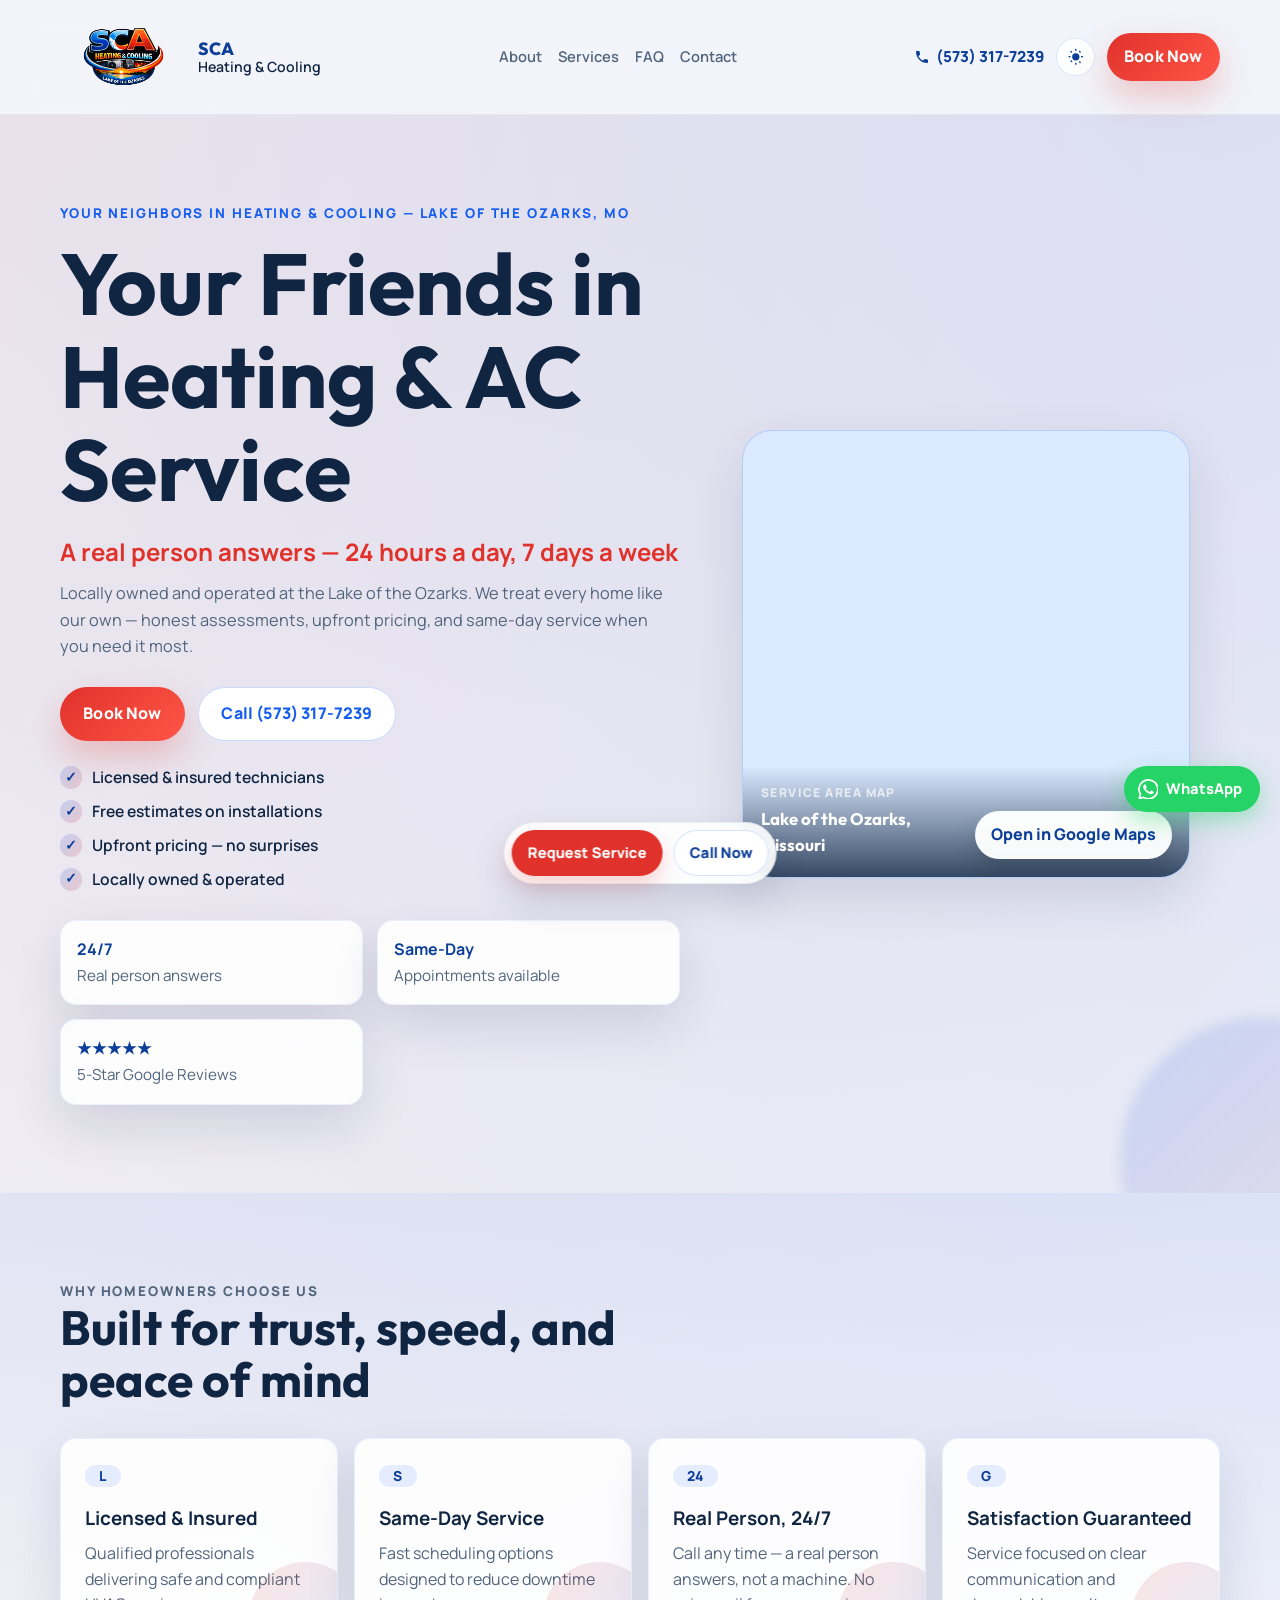
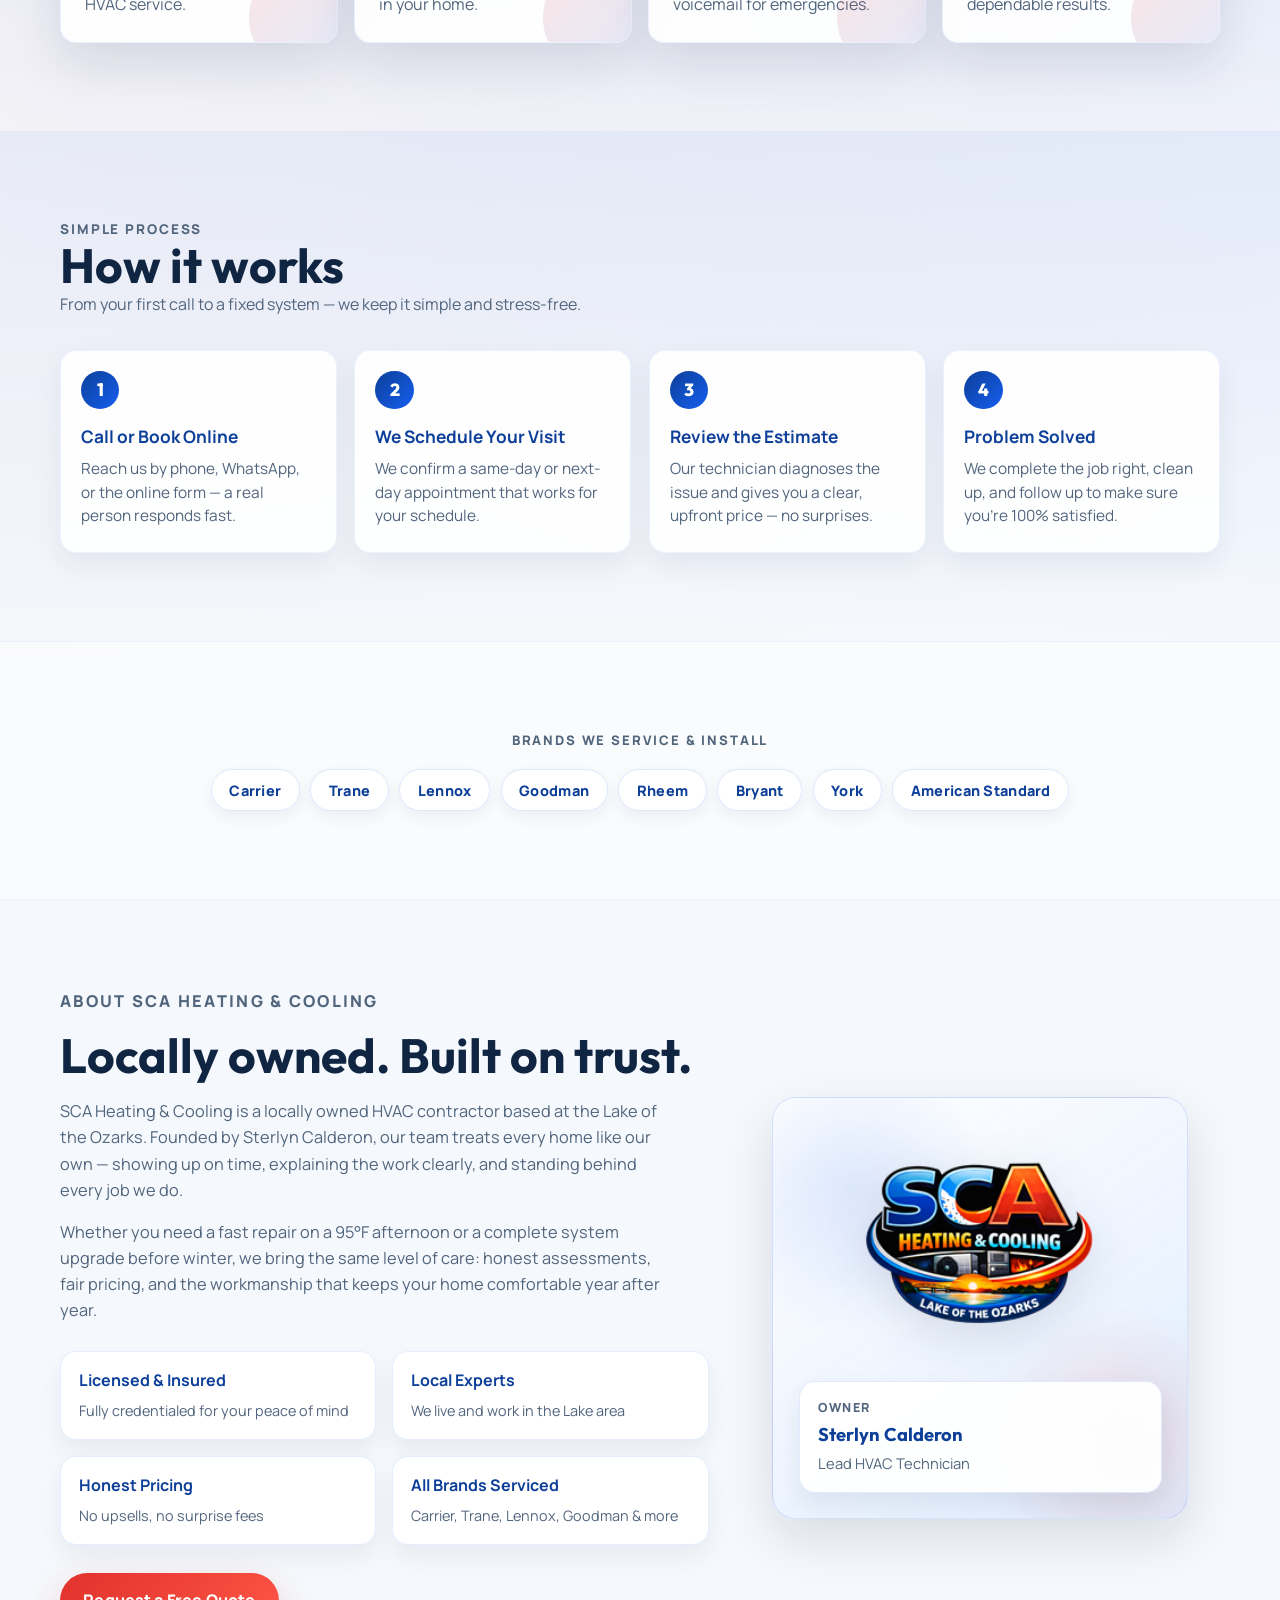
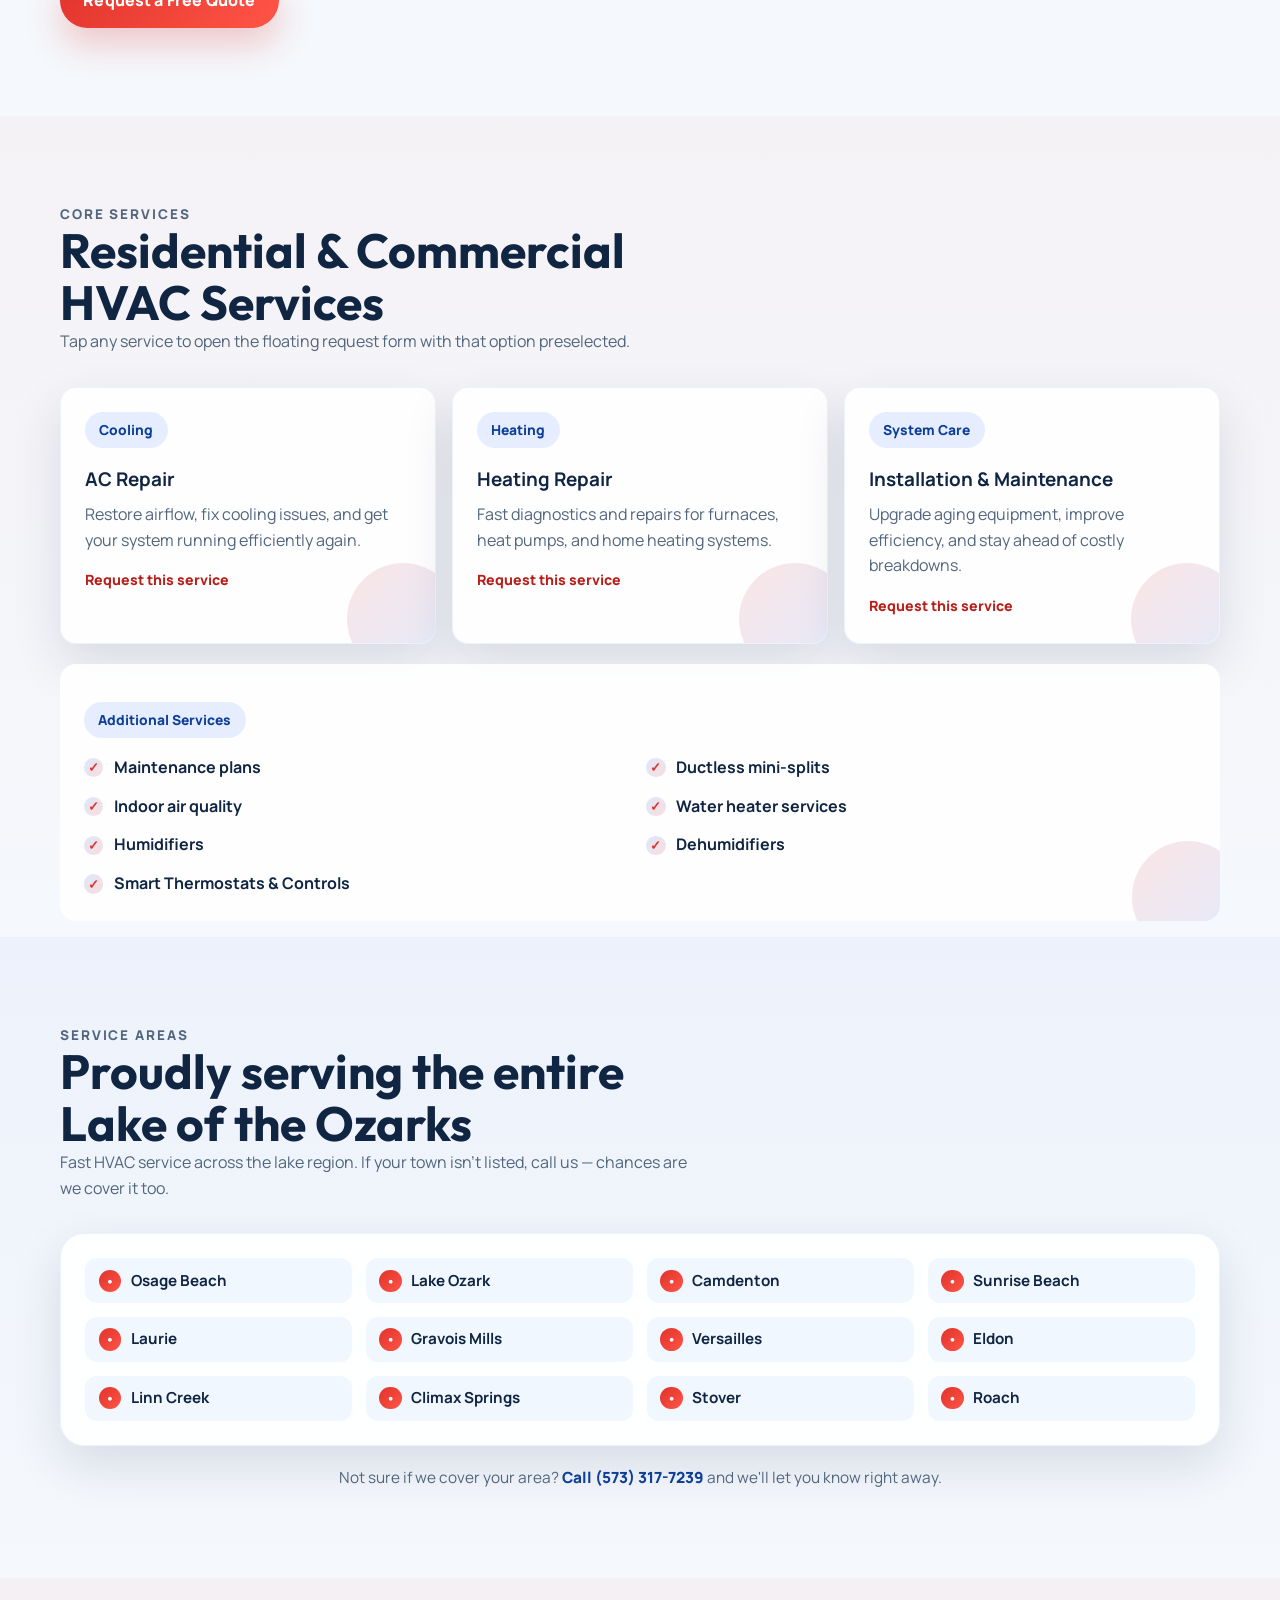
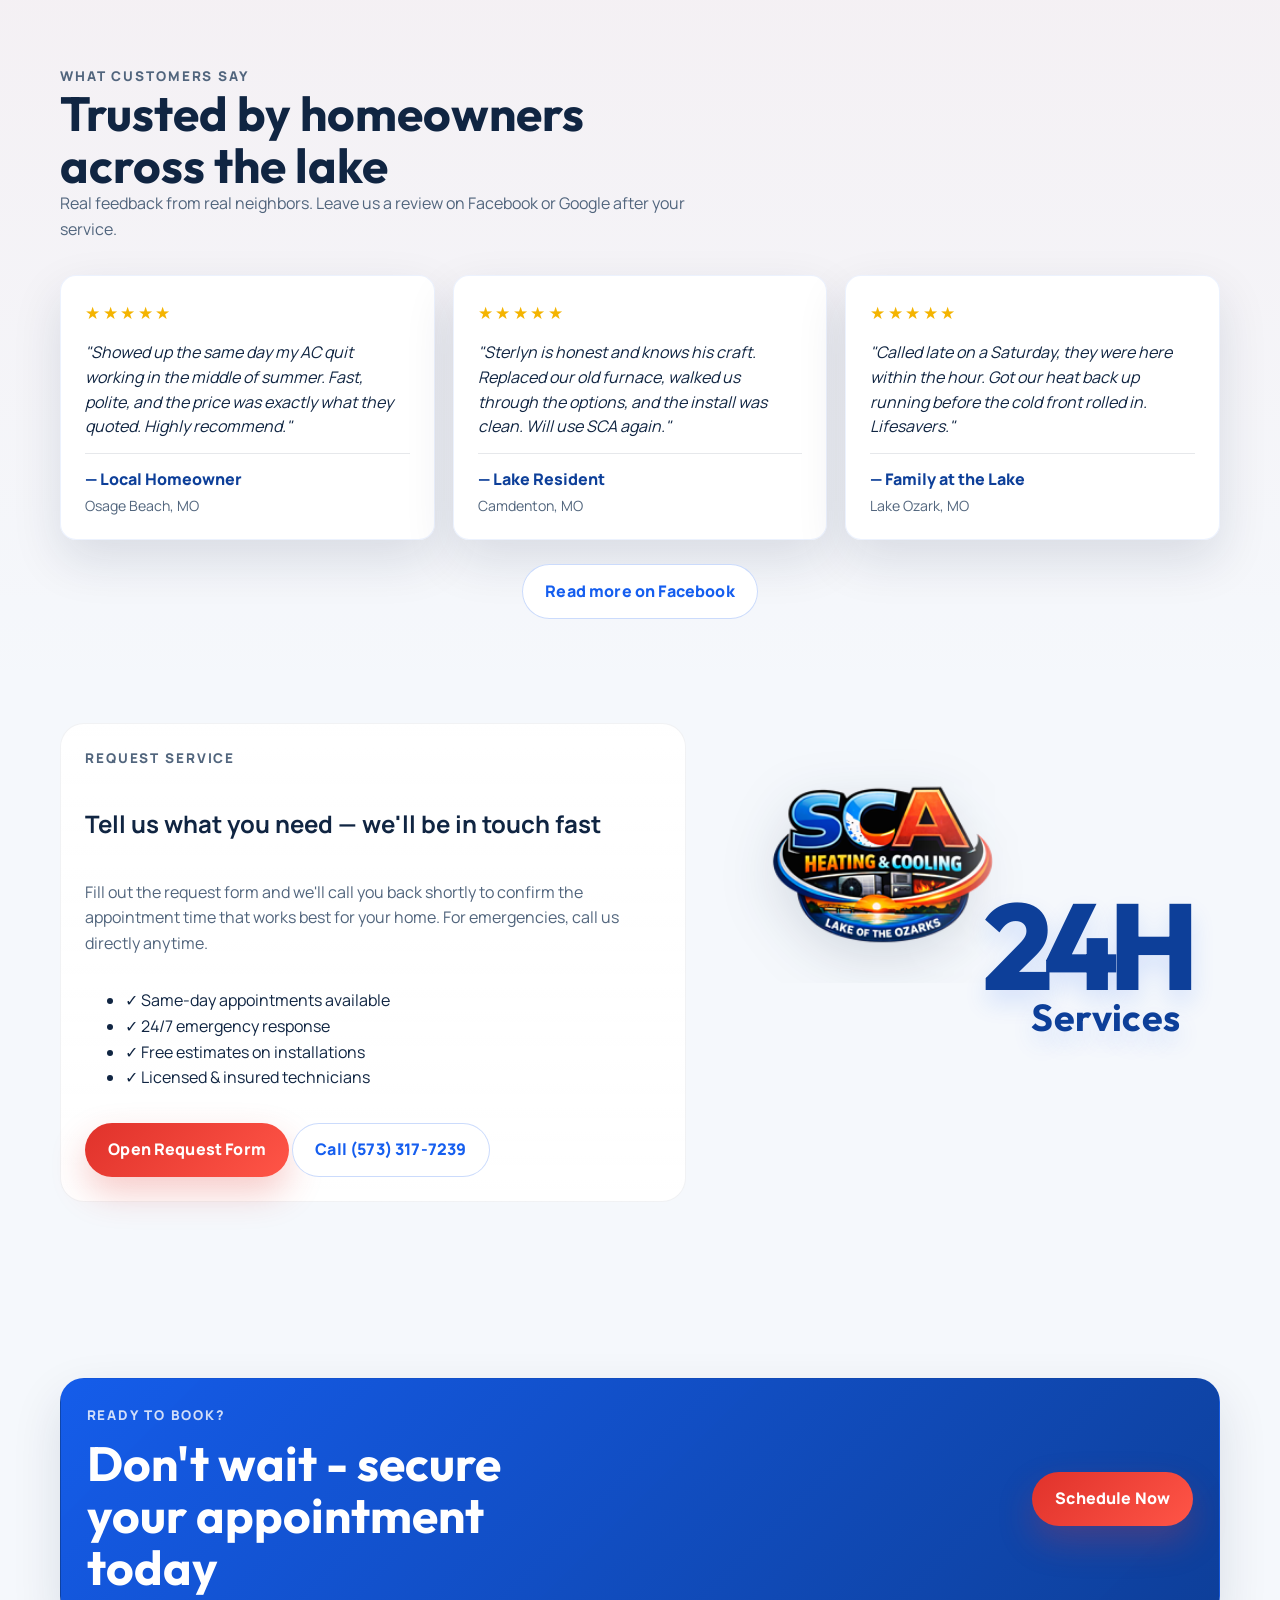
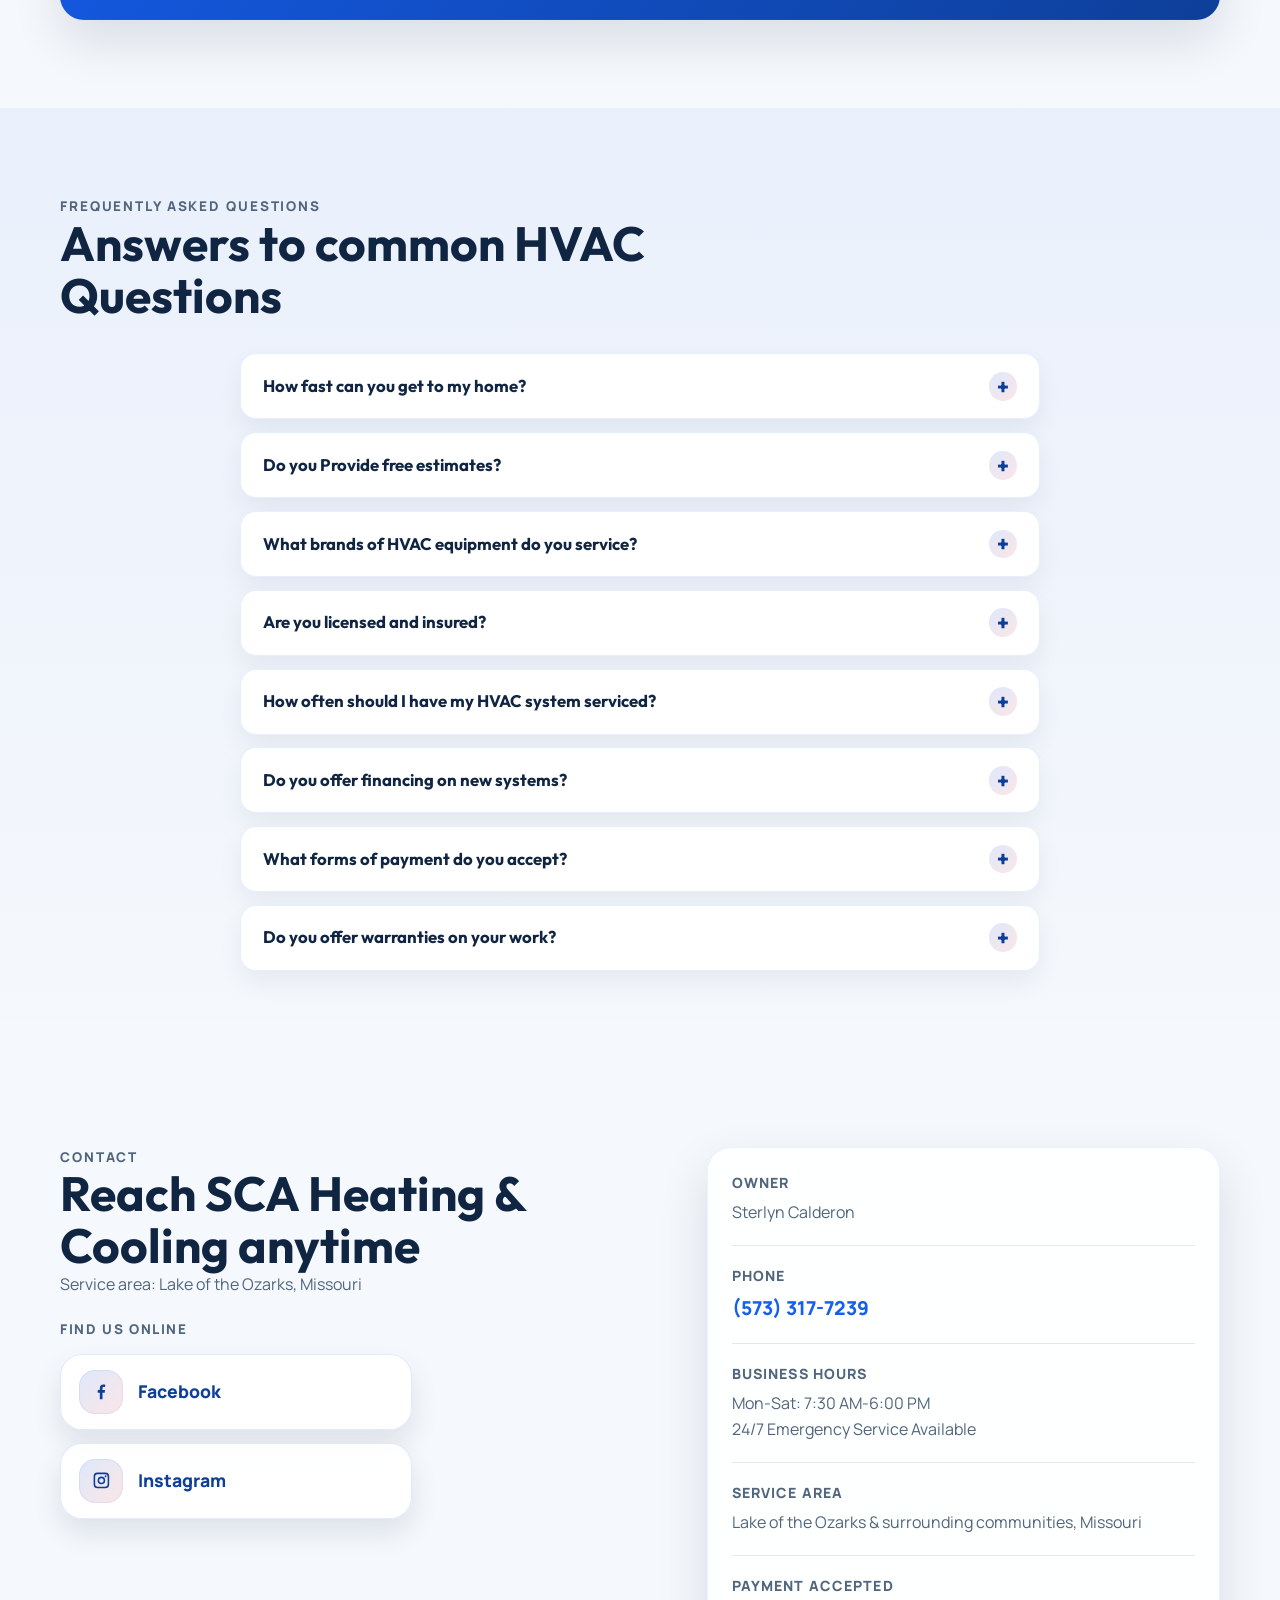
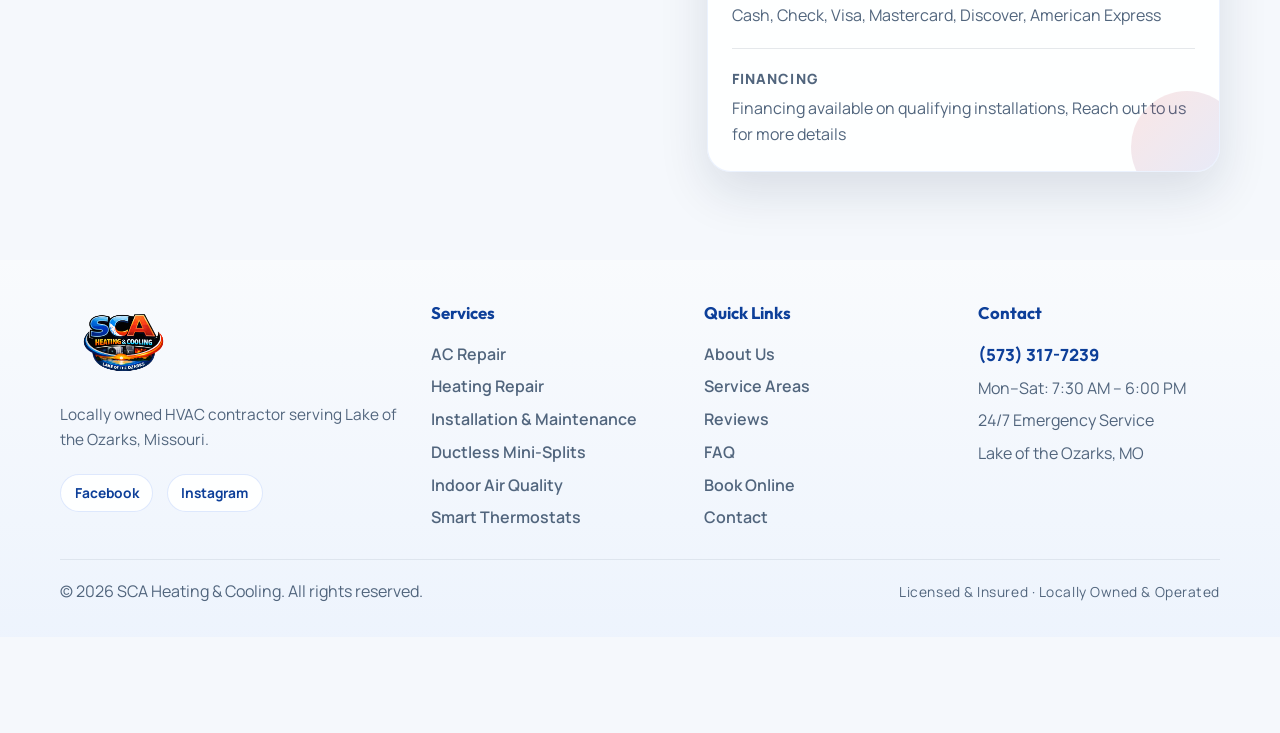
==== index.html @ eaa8f388 "Initial commit: SCA Heating & Cooling website with form reset on modal close Co-Authored-By: Claude " ====
<!DOCTYPE html>
<html lang="en">
<head>
  <meta charset="UTF-8">
  <meta name="viewport" content="width=device-width, initial-scale=1.0">
  <title>SCA Heating &amp; Cooling | Lake of the Ozarks, MO</title>
  <meta
    id="meta-description"
    name="description"
    content="Licensed HVAC contractor at Lake of the Ozarks, MO. AC repair, heating repair, installations, and 24/7 emergency service. Same-day appointments. Call (573) 317-7239."
  >
  <meta name="keywords" content="HVAC Lake of the Ozarks, AC repair Osage Beach, heating repair Camdenton, furnace repair Missouri, HVAC contractor, air conditioning service, emergency HVAC, ductless mini-split, indoor air quality">
  <meta name="author" content="SCA Heating &amp; Cooling">
  <meta name="robots" content="index, follow">
  <link rel="canonical" href="https://scahc.com/">

  <meta property="og:type" content="website">
  <meta property="og:url" content="https://scahc.com/">
  <meta property="og:title" content="SCA Heating &amp; Cooling | HVAC Service at Lake of the Ozarks, MO">
  <meta property="og:description" content="Licensed HVAC contractor offering AC repair, heating repair, installations, and 24/7 emergency service at Lake of the Ozarks, Missouri.">
  <meta property="og:image" content="https://scahc.com/assets/sca-logo.png">
  <meta property="og:locale" content="en_US">

  <meta name="twitter:card" content="summary_large_image">
  <meta name="twitter:title" content="SCA Heating &amp; Cooling | HVAC at Lake of the Ozarks, MO">
  <meta name="twitter:description" content="Fast, licensed HVAC service at Lake of the Ozarks. Call (573) 317-7239.">
  <meta name="twitter:image" content="https://scahc.com/assets/sca-logo.png">

  <meta name="theme-color" content="#155eef">
  <meta name="geo.region" content="US-MO">
  <meta name="geo.placename" content="Lake of the Ozarks, Missouri">

  <link rel="icon" type="image/png" sizes="96x96" href="assets/sca-logo-96.png">
  <link rel="apple-touch-icon" href="assets/sca-logo-320.png">

  <link rel="preconnect" href="https://fonts.googleapis.com">
  <link rel="preconnect" href="https://fonts.gstatic.com" crossorigin>
  <link
    href="https://fonts.googleapis.com/css2?family=Manrope:wght@400;500;600;700;800&family=Outfit:wght@500;600;700&display=swap"
    rel="stylesheet"
  >
  <link rel="stylesheet" href="styles.css">

  <script type="application/ld+json">
  {
    "@context": "https://schema.org",
    "@type": "HVACBusiness",
    "name": "SCA Heating & Cooling",
    "image": "https://scahc.com/assets/sca-logo.png",
    "logo": "https://scahc.com/assets/sca-logo.png",
    "url": "https://scahc.com/",
    "telephone": "+1-573-317-7239",
    "priceRange": "$$",
    "founder": "Sterlyn Calderon",
    "address": {
      "@type": "PostalAddress",
      "addressRegion": "MO",
      "addressLocality": "Lake of the Ozarks",
      "addressCountry": "US"
    },
    "areaServed": [
      { "@type": "City", "name": "Osage Beach" },
      { "@type": "City", "name": "Lake Ozark" },
      { "@type": "City", "name": "Camdenton" },
      { "@type": "City", "name": "Sunrise Beach" },
      { "@type": "City", "name": "Laurie" },
      { "@type": "City", "name": "Gravois Mills" },
      { "@type": "City", "name": "Versailles" },
      { "@type": "City", "name": "Eldon" },
      { "@type": "City", "name": "Linn Creek" },
      { "@type": "City", "name": "Climax Springs" },
      { "@type": "City", "name": "Stover" },
      { "@type": "City", "name": "Roach" }
    ],
    "openingHoursSpecification": [
      {
        "@type": "OpeningHoursSpecification",
        "dayOfWeek": ["Monday", "Tuesday", "Wednesday", "Thursday", "Friday", "Saturday"],
        "opens": "07:30",
        "closes": "18:00"
      }
    ],
    "sameAs": [
      "https://www.facebook.com/share/1GosbPyEkh/?mibextid=wwXIfr",
      "https://www.instagram.com/scaheatingcooling"
    ],
    "hasOfferCatalog": {
      "@type": "OfferCatalog",
      "name": "HVAC Services",
      "itemListElement": [
        { "@type": "Offer", "itemOffered": { "@type": "Service", "name": "AC Repair" } },
        { "@type": "Offer", "itemOffered": { "@type": "Service", "name": "Heating Repair" } },
        { "@type": "Offer", "itemOffered": { "@type": "Service", "name": "HVAC Installation & Maintenance" } },
        { "@type": "Offer", "itemOffered": { "@type": "Service", "name": "Ductless Mini-Splits" } },
        { "@type": "Offer", "itemOffered": { "@type": "Service", "name": "Indoor Air Quality" } },
        { "@type": "Offer", "itemOffered": { "@type": "Service", "name": "Smart Thermostats" } }
      ]
    }
  }
  </script>

  <script type="application/ld+json">
  {
    "@context": "https://schema.org",
    "@type": "FAQPage",
    "mainEntity": [
      {
        "@type": "Question",
        "name": "How fast can you get to my home?",
        "acceptedAnswer": {
          "@type": "Answer",
          "text": "We offer same-day appointments whenever possible during business hours, and 24/7 response for true heating or cooling emergencies."
        }
      },
      {
        "@type": "Question",
        "name": "Do you Provide free estimates?",
        "acceptedAnswer": {
          "@type": "Answer",
          "text": "Yes, estimates on new system installations and replacements are always free."
        }
      },
      {
        "@type": "Question",
        "name": "What brands of HVAC equipment do you service?",
        "acceptedAnswer": {
          "@type": "Answer",
          "text": "We service all major brands including Carrier, Trane, Lennox, Goodman, Rheem, Bryant, York, and American Standard."
        }
      },
      {
        "@type": "Question",
        "name": "Are you licensed and insured?",
        "acceptedAnswer": {
          "@type": "Answer",
          "text": "Yes. SCA Heating & Cooling is fully licensed and insured."
        }
      },
      {
        "@type": "Question",
        "name": "Do you offer financing on new systems?",
        "acceptedAnswer": {
          "@type": "Answer",
          "text": "Yes, financing options are available for qualifying customers on full system replacements."
        }
      }
    ]
  }
  </script>
</head>
<body>
  <div class="site-shell">
    <header class="topbar">
      <div class="container topbar__inner">
        <div class="topbar__brand-group">
          <a class="brand" href="#hero" aria-label="SCA Heating and Cooling home">
            <img
              class="brand__logo"
              src="assets/sca-logo.png"
              alt="SCA Heating and Cooling logo"
            >
            <span class="brand__name">
              <strong>SCA</strong> Heating &amp; Cooling
            </span>
          </a>
        </div>
        <nav class="nav" aria-label="Primary" data-i18n-aria-label="aria.primary_nav">
          <a href="#about">About</a>
          <a href="#services">Services</a>
          <a href="#faq">FAQ</a>
          <a href="#contact">Contact</a>
        </nav>
        <div class="topbar__actions">
          <a class="topbar__phone-inline" href="tel:+15733177239" aria-label="Call (573) 317-7239">
            <svg class="topbar__phone-icon" viewBox="0 0 24 24" aria-hidden="true" focusable="false">
              <path d="M6.6 10.8c1.4 2.8 3.8 5.1 6.6 6.6l2.2-2.2c.3-.3.7-.4 1-.2 1.1.4 2.3.6 3.6.6.6 0 1 .4 1 1V20c0 .6-.4 1-1 1C10.6 21 3 13.4 3 4c0-.6.4-1 1-1h3.5c.6 0 1 .4 1 1 0 1.3.2 2.5.6 3.6.1.3 0 .7-.2 1L6.6 10.8z"/>
            </svg>
            <span>(573) 317-7239</span>
          </a>
          <button class="dark-toggle" id="dark-toggle" aria-label="Toggle dark mode">
            <svg class="dark-toggle__sun" viewBox="0 0 24 24" aria-hidden="true"><path d="M12 17a5 5 0 1 0 0-10 5 5 0 0 0 0 10zm0-13a1 1 0 0 0 1-1V2a1 1 0 0 0-2 0v1a1 1 0 0 0 1 1zm0 16a1 1 0 0 0-1 1v1a1 1 0 0 0 2 0v-1a1 1 0 0 0-1-1zm9-9h-1a1 1 0 0 0 0 2h1a1 1 0 0 0 0-2zM4 11H3a1 1 0 0 0 0 2h1a1 1 0 0 0 0-2zm14.66-6.24-.71-.71a1 1 0 0 0-1.41 1.41l.71.71a1 1 0 0 0 1.41-1.41zM7.05 17.66l-.71-.71a1 1 0 0 0-1.41 1.41l.71.71a1 1 0 0 0 1.41-1.41zm11.62 1.41-.71-.71a1 1 0 0 0-1.41 1.41l.71.71a1 1 0 0 0 1.41-1.41zM5.34 6.17a1 1 0 0 0 1.41-1.41l-.71-.71a1 1 0 0 0-1.41 1.41z"/></svg>
            <svg class="dark-toggle__moon" viewBox="0 0 24 24" aria-hidden="true"><path d="M21 12.79A9 9 0 1 1 11.21 3 7 7 0 0 0 21 12.79z"/></svg>
          </button>
          <a class="button button--small request-trigger" href="#booking">Book Now</a>
          <button class="hamburger" id="hamburger" aria-label="Open menu" aria-expanded="false" aria-controls="mobile-menu">
            <span></span><span></span><span></span>
          </button>
        </div>
      </div>
      <nav class="mobile-menu" id="mobile-menu" aria-label="Mobile navigation" hidden>
        <div class="container mobile-menu__inner">
          <a class="mobile-menu__link" href="#about" data-mobile-close>About</a>
          <a class="mobile-menu__link" href="#services" data-mobile-close>Services</a>
          <a class="mobile-menu__link" href="#service-areas" data-mobile-close>Service Areas</a>
          <a class="mobile-menu__link" href="#reviews" data-mobile-close>Reviews</a>
          <a class="mobile-menu__link" href="#faq" data-mobile-close>FAQ</a>
          <a class="mobile-menu__link" href="#contact" data-mobile-close>Contact</a>
          <a class="mobile-menu__phone" href="tel:+15733177239">
            <svg viewBox="0 0 24 24" aria-hidden="true"><path d="M6.6 10.8c1.4 2.8 3.8 5.1 6.6 6.6l2.2-2.2c.3-.3.7-.4 1-.2 1.1.4 2.3.6 3.6.6.6 0 1 .4 1 1V20c0 .6-.4 1-1 1C10.6 21 3 13.4 3 4c0-.6.4-1 1-1h3.5c.6 0 1 .4 1 1 0 1.3.2 2.5.6 3.6.1.3 0 .7-.2 1L6.6 10.8z"/></svg>
            (573) 317-7239
          </a>
        </div>
      </nav>
    </header>

    <main>
      <section class="hero section" id="hero">
        <div class="container hero__grid">
          <div class="hero__content reveal">
            <p class="eyebrow" data-i18n="hero.eyebrow">Your neighbors in Heating &amp; Cooling — Lake of the Ozarks, MO</p>
            <h1 data-i18n="hero.title">Your Friends in Heating &amp; AC Service</h1>
            <p class="hero__lead" data-i18n="hero.lead">A real person answers — 24 hours a day, 7 days a week</p>
            <p class="hero__copy" data-i18n="hero.copy">
              Locally owned and operated at the Lake of the Ozarks. We treat every home like our own —
              honest assessments, upfront pricing, and same-day service when you need it most.
            </p>
            <div class="hero__actions">
              <a class="button request-trigger" href="#booking" data-i18n="common.book_now">Book Now</a>
              <a class="button button--ghost" href="tel:+15733177239" data-i18n="hero.call_button">Call (573) 317-7239</a>
            </div>
            <ul class="hero__bullets" aria-label="Key promises">
              <li><span class="hero__check" aria-hidden="true">&#10003;</span> Licensed &amp; insured technicians</li>
              <li><span class="hero__check" aria-hidden="true">&#10003;</span> Free estimates on installations</li>
              <li><span class="hero__check" aria-hidden="true">&#10003;</span> Upfront pricing &mdash; no surprises</li>
              <li><span class="hero__check" aria-hidden="true">&#10003;</span> Locally owned &amp; operated</li>
            </ul>
            <div class="hero__stats" aria-label="Key highlights" data-i18n-aria-label="aria.key_highlights">
              <div class="stat-card">
                <strong>24/7</strong>
                <span>Real person answers</span>
              </div>
              <div class="stat-card">
                <strong>Same-Day</strong>
                <span>Appointments available</span>
              </div>
              <div class="stat-card stat-card--accent">
                <strong>&#9733;&#9733;&#9733;&#9733;&#9733;</strong>
                <span>5-Star Google Reviews</span>
              </div>
            </div>
          </div>

          <div class="hero__visual reveal reveal--delay">
            <div class="map-card">
              <iframe
                class="map-card__frame"
                title="Interactive Google Map of Lake of the Ozarks, Missouri"
                data-i18n-title="hero.map_iframe_title"
                src="https://www.google.com/maps?q=Lake+of+the+Ozarks,+Missouri&z=10&output=embed"
                loading="lazy"
                referrerpolicy="no-referrer-when-downgrade"
                allowfullscreen
              ></iframe>
              <div class="map-card__overlay">
                <div>
                  <p class="map-card__label" data-i18n="hero.map_label">Service Area Map</p>
                  <p class="map-card__title" data-i18n="hero.map_title">Lake of the Ozarks, Missouri</p>
                </div>
                <a
                  class="map-card__link"
                  href="https://www.google.com/maps/search/?api=1&query=Lake+of+the+Ozarks,+Missouri"
                  target="_blank"
                  rel="noreferrer"
                  data-i18n="hero.map_link"
                  data-i18n-aria-label="hero.map_link_aria"
                >
                  Open in Google Maps
                </a>
              </div>
            </div>
          </div>
        </div>
      </section>

      <section class="trust section section--tight" id="trust">
        <div class="container">
          <div class="section-heading reveal">
            <p class="eyebrow" data-i18n="trust.eyebrow">Why Homeowners Choose Us</p>
            <h2 data-i18n="trust.title">Built for trust, speed, and peace of mind</h2>
          </div>

          <div class="trust-grid">
            <article class="badge-card reveal">
              <div class="badge-card__icon" aria-hidden="true">L</div>
              <h3 data-i18n="trust.card1_title">Licensed &amp; Insured</h3>
              <p data-i18n="trust.card1_copy">Qualified professionals delivering safe and compliant HVAC service.</p>
            </article>
            <article class="badge-card reveal">
              <div class="badge-card__icon" aria-hidden="true">S</div>
              <h3 data-i18n="trust.card2_title">Same-Day Service</h3>
              <p data-i18n="trust.card2_copy">Fast scheduling options designed to reduce downtime in your home.</p>
            </article>
            <article class="badge-card reveal">
              <div class="badge-card__icon" aria-hidden="true">24</div>
              <h3>Real Person, 24/7</h3>
              <p>Call any time — a real person answers, not a machine. No voicemail for emergencies.</p>
            </article>
            <article class="badge-card reveal">
              <div class="badge-card__icon" aria-hidden="true">G</div>
              <h3 data-i18n="trust.card4_title">Satisfaction Guaranteed</h3>
              <p data-i18n="trust.card4_copy">Service focused on clear communication and dependable results.</p>
            </article>
          </div>
        </div>
      </section>

      <section class="how-it-works section section--tight" id="how-it-works">
        <div class="container">
          <div class="section-heading reveal">
            <p class="eyebrow">Simple Process</p>
            <h2>How it works</h2>
            <p>From your first call to a fixed system — we keep it simple and stress-free.</p>
          </div>
          <div class="steps-grid reveal">
            <div class="step-card">
              <div class="step-card__number">1</div>
              <h3>Call or Book Online</h3>
              <p>Reach us by phone, WhatsApp, or the online form — a real person responds fast.</p>
            </div>
            <div class="step-card">
              <div class="step-card__number">2</div>
              <h3>We Schedule Your Visit</h3>
              <p>We confirm a same-day or next-day appointment that works for your schedule.</p>
            </div>
            <div class="step-card">
              <div class="step-card__number">3</div>
              <h3>Review the Estimate</h3>
              <p>Our technician diagnoses the issue and gives you a clear, upfront price — no surprises.</p>
            </div>
            <div class="step-card">
              <div class="step-card__number">4</div>
              <h3>Problem Solved</h3>
              <p>We complete the job right, clean up, and follow up to make sure you're 100% satisfied.</p>
            </div>
          </div>
        </div>
      </section>

      <section class="brands section section--tight">
        <div class="container">
          <p class="brands__label reveal">Brands We Service &amp; Install</p>
          <div class="brands-grid reveal">
            <span class="brand-badge">Carrier</span>
            <span class="brand-badge">Trane</span>
            <span class="brand-badge">Lennox</span>
            <span class="brand-badge">Goodman</span>
            <span class="brand-badge">Rheem</span>
            <span class="brand-badge">Bryant</span>
            <span class="brand-badge">York</span>
            <span class="brand-badge">American Standard</span>
          </div>
        </div>
      </section>

      <section class="about section" id="about">
        <div class="container about__grid">
          <div class="about__content reveal">
            <p class="eyebrow" data-i18n="about.eyebrow">About SCA Heating &amp; Cooling</p>
            <h2 data-i18n="about.title">Locally owned. Built on trust.</h2>
            <p data-i18n="about.copy1">
              SCA Heating &amp; Cooling is a locally owned HVAC contractor based at the
              Lake of the Ozarks. Founded by Sterlyn Calderon, our team treats every
              home like our own &mdash; showing up on time, explaining the work clearly,
              and standing behind every job we do.
            </p>
            <p data-i18n="about.copy2">
              Whether you need a fast repair on a 95&deg;F afternoon or a complete system
              upgrade before winter, we bring the same level of care: honest assessments,
              fair pricing, and the workmanship that keeps your home comfortable year
              after year.
            </p>
            <div class="about__highlights">
              <div class="about__highlight">
                <strong>Licensed &amp; Insured</strong>
                <span>Fully credentialed for your peace of mind</span>
              </div>
              <div class="about__highlight">
                <strong>Local Experts</strong>
                <span>We live and work in the Lake area</span>
              </div>
              <div class="about__highlight">
                <strong>Honest Pricing</strong>
                <span>No upsells, no surprise fees</span>
              </div>
              <div class="about__highlight">
                <strong>All Brands Serviced</strong>
                <span>Carrier, Trane, Lennox, Goodman &amp; more</span>
              </div>
            </div>
            <a class="button request-trigger" href="#booking" data-service="Installation and Maintenance" data-i18n="about.cta">Request a Free Quote</a>
          </div>
          <div class="about__visual reveal reveal--delay">
            <div class="about__image-wrap">
              <img
                src="assets/sca-logo-320.png"
                alt="SCA Heating and Cooling owner Sterlyn Calderon and team logo"
                loading="lazy"
              >
              <div class="about__owner-card">
                <span class="about__owner-label">Owner</span>
                <strong>Sterlyn Calderon</strong>
                <span>Lead HVAC Technician</span>
              </div>
            </div>
          </div>
        </div>
      </section>

      <section class="services section" id="services">
        <div class="container">
          <div class="section-heading reveal">
            <p class="eyebrow" data-i18n="services.eyebrow">Core Services</p>
            <h2 data-i18n="services.title">Residential &amp; Commercial HVAC Services</h2>
            <p data-i18n="services.copy">Tap any service to open the floating request form with that option preselected.</p>
          </div>

          <div class="services-grid">
            <a class="service-card service-card--interactive reveal request-trigger" href="#booking" data-service="AC Repair">
              <span class="service-card__label" data-i18n="services.card1_label">Cooling</span>
              <h3 data-i18n="services.card1_title">AC Repair</h3>
              <p data-i18n="services.card1_copy">Restore airflow, fix cooling issues, and get your system running efficiently again.</p>
              <span class="service-card__cta" data-i18n="services.card_cta">Request this service</span>
            </a>
            <a class="service-card service-card--interactive reveal request-trigger" href="#booking" data-service="Heating Repair">
              <span class="service-card__label" data-i18n="services.card2_label">Heating</span>
              <h3 data-i18n="services.card2_title">Heating Repair</h3>
              <p data-i18n="services.card2_copy">Fast diagnostics and repairs for furnaces, heat pumps, and home heating systems.</p>
              <span class="service-card__cta" data-i18n="services.card_cta">Request this service</span>
            </a>
            <a class="service-card service-card--interactive reveal request-trigger" href="#booking" data-service="Installation and Maintenance">
              <span class="service-card__label" data-i18n="services.card3_label">System Care</span>
              <h3 data-i18n="services.card3_title">Installation &amp; Maintenance</h3>
              <p data-i18n="services.card3_copy">Upgrade aging equipment, improve efficiency, and stay ahead of costly breakdowns.</p>
              <span class="service-card__cta" data-i18n="services.card_cta">Request this service</span>
            </a>
          </div>
          <div class="offer-panel reveal">
            <span class="offer-panel__label" data-i18n="services.additional_label">Additional Services</span>
            <ul class="offer-list">
              <li><a class="offer-link request-trigger" href="#booking" data-service="Maintenance Plans" data-i18n="services.offer1">Maintenance plans</a></li>
              <li><a class="offer-link request-trigger" href="#booking" data-service="Ductless Mini-Splits" data-i18n="services.offer2">Ductless mini-splits</a></li>
              <li><a class="offer-link request-trigger" href="#booking" data-service="Indoor Air Quality" data-i18n="services.offer3">Indoor air quality</a></li>
              <li><a class="offer-link request-trigger" href="#booking" data-service="Water Heater Services" data-i18n="services.offer4">Water heater services</a></li>
              <li><a class="offer-link request-trigger" href="#booking" data-service="Humidifiers" data-i18n="services.offer5">Humidifiers</a></li>
              <li><a class="offer-link request-trigger" href="#booking" data-service="Dehumidifiers" data-i18n="services.offer6">Dehumidifiers</a></li>
              <li><a class="offer-link request-trigger" href="#booking" data-service="Smart Thermostats and Controls" data-i18n="services.offer7">Smart Thermostats &amp; Controls</a></li>
            </ul>
          </div>
        </div>
      </section>

      <section class="service-areas section" id="service-areas">
        <div class="container">
          <div class="section-heading reveal">
            <p class="eyebrow" data-i18n="areas.eyebrow">Service Areas</p>
            <h2 data-i18n="areas.title">Proudly serving the entire Lake of the Ozarks</h2>
            <p data-i18n="areas.copy">
              Fast HVAC service across the lake region. If your town isn't listed,
              call us &mdash; chances are we cover it too.
            </p>
          </div>
          <ul class="areas-grid reveal">
            <li><span class="areas-grid__pin" aria-hidden="true">&#9679;</span> Osage Beach</li>
            <li><span class="areas-grid__pin" aria-hidden="true">&#9679;</span> Lake Ozark</li>
            <li><span class="areas-grid__pin" aria-hidden="true">&#9679;</span> Camdenton</li>
            <li><span class="areas-grid__pin" aria-hidden="true">&#9679;</span> Sunrise Beach</li>
            <li><span class="areas-grid__pin" aria-hidden="true">&#9679;</span> Laurie</li>
            <li><span class="areas-grid__pin" aria-hidden="true">&#9679;</span> Gravois Mills</li>
            <li><span class="areas-grid__pin" aria-hidden="true">&#9679;</span> Versailles</li>
            <li><span class="areas-grid__pin" aria-hidden="true">&#9679;</span> Eldon</li>
            <li><span class="areas-grid__pin" aria-hidden="true">&#9679;</span> Linn Creek</li>
            <li><span class="areas-grid__pin" aria-hidden="true">&#9679;</span> Climax Springs</li>
            <li><span class="areas-grid__pin" aria-hidden="true">&#9679;</span> Stover</li>
            <li><span class="areas-grid__pin" aria-hidden="true">&#9679;</span> Roach</li>
          </ul>
          <p class="areas-note reveal">
            Not sure if we cover your area?
            <a href="tel:+15733177239">Call (573) 317-7239</a>
            and we'll let you know right away.
          </p>
        </div>
      </section>

      <section class="reviews section" id="reviews">
        <div class="container">
          <div class="section-heading reveal">
            <p class="eyebrow" data-i18n="reviews.eyebrow">What Customers Say</p>
            <h2 data-i18n="reviews.title">Trusted by homeowners across the lake</h2>
            <p data-i18n="reviews.copy">Real feedback from real neighbors. Leave us a review on Facebook or Google after your service.</p>
          </div>
          <div class="reviews-grid">
            <article class="review-card reveal">
              <div class="review-card__stars" aria-label="5 out of 5 stars">&#9733;&#9733;&#9733;&#9733;&#9733;</div>
              <p>"Showed up the same day my AC quit working in the middle of summer. Fast, polite, and the price was exactly what they quoted. Highly recommend."</p>
              <div class="review-card__author">
                <strong>&mdash; Local Homeowner</strong>
                <span>Osage Beach, MO</span>
              </div>
            </article>
            <article class="review-card reveal">
              <div class="review-card__stars" aria-label="5 out of 5 stars">&#9733;&#9733;&#9733;&#9733;&#9733;</div>
              <p>"Sterlyn is honest and knows his craft. Replaced our old furnace, walked us through the options, and the install was clean. Will use SCA again."</p>
              <div class="review-card__author">
                <strong>&mdash; Lake Resident</strong>
                <span>Camdenton, MO</span>
              </div>
            </article>
            <article class="review-card reveal">
              <div class="review-card__stars" aria-label="5 out of 5 stars">&#9733;&#9733;&#9733;&#9733;&#9733;</div>
              <p>"Called late on a Saturday, they were here within the hour. Got our heat back up running before the cold front rolled in. Lifesavers."</p>
              <div class="review-card__author">
                <strong>&mdash; Family at the Lake</strong>
                <span>Lake Ozark, MO</span>
              </div>
            </article>
          </div>
          <div class="reviews-cta reveal">
            <a class="button button--ghost" href="https://www.facebook.com/share/1GosbPyEkh/?mibextid=wwXIfr" target="_blank" rel="noreferrer">Read more on Facebook</a>
          </div>
        </div>
      </section>

      <section class="booking section" id="booking">
        <div class="container booking__layout">
          <div class="booking__intro reveal">
            <p class="eyebrow" data-i18n="booking.eyebrow">Request Service</p>
            <h2 data-i18n="booking.title">Tell us what you need &mdash; we'll be in touch fast</h2>
            <p data-i18n="booking.copy">
              Fill out the request form and we'll call you back shortly to confirm
              the appointment time that works best for your home. For emergencies,
              call us directly anytime.
            </p>
            <ul class="booking__bullets">
              <li><span class="booking__check" aria-hidden="true">&#10003;</span> Same-day appointments available</li>
              <li><span class="booking__check" aria-hidden="true">&#10003;</span> 24/7 emergency response</li>
              <li><span class="booking__check" aria-hidden="true">&#10003;</span> Free estimates on installations</li>
              <li><span class="booking__check" aria-hidden="true">&#10003;</span> Licensed &amp; insured technicians</li>
            </ul>
            <div class="booking__actions">
              <a class="button request-trigger" href="#request-modal" data-i18n="booking.open_form">Open Request Form</a>
              <a class="button button--ghost" href="tel:+15733177239">Call (573) 317-7239</a>
            </div>
          </div>

          <aside class="booking-emergency reveal reveal--delay" aria-label="24 hour emergency service">
            <div class="booking-emergency__art" aria-hidden="true">
              <img
                class="booking-emergency__logo"
                src="assets/sca-logo-320.png"
                alt=""
                width="320"
                height="213"
                loading="lazy"
              >
              <div class="booking-emergency__overlay">
                <span class="booking-emergency__headline">24H</span>
                <span class="booking-emergency__subhead" data-i18n="booking.emergency_subhead">Services</span>
              </div>
            </div>
          </aside>
        </div>
      </section>

      <section class="cta section section--tight" id="cta">
        <div class="container">
          <div class="cta-card reveal">
            <div>
              <p class="eyebrow" data-i18n="cta.eyebrow">Ready to Book?</p>
              <h2 data-i18n="cta.title">Don't wait - secure your appointment today</h2>
            </div>
            <a class="button appt-trigger" href="#appointment-modal">Schedule Now</a>
          </div>
        </div>
      </section>

      <section class="faq section" id="faq">
        <div class="container">
          <div class="section-heading reveal">
            <p class="eyebrow" data-i18n="faq.eyebrow">Frequently Asked Questions</p>
            <h2 data-i18n="faq.title">Answers to common HVAC Questions</h2>
          </div>
          <div class="faq-list reveal">
            <details class="faq-item">
              <summary>How fast can you get to my home?</summary>
              <p>We offer same-day appointments whenever possible during business hours, and 24/7 response for true heating or cooling emergencies. Call (573) 317-7239 and we'll give you a clear ETA.</p>
            </details>
            <details class="faq-item">
              <summary>Do you Provide free estimates?</summary>
              <p>Yes &mdash; estimates on new system installations and replacements are always free. For diagnostic visits on existing equipment, we'll quote a flat service-call rate up front before any work begins.</p>
            </details>
            <details class="faq-item">
              <summary>What brands of HVAC equipment do you service?</summary>
              <p>We service all major brands including Carrier, Trane, Lennox, Goodman, Rheem, Bryant, York, American Standard, and more. If you're unsure, call us with your model number.</p>
            </details>
            <details class="faq-item">
              <summary>Are you licensed and insured?</summary>
              <p>Absolutely. SCA Heating &amp; Cooling is fully licensed and insured to protect your home and our technicians on every job.</p>
            </details>
            <details class="faq-item">
              <summary>How often should I have my HVAC system serviced?</summary>
              <p>We recommend a tune-up twice a year &mdash; once in spring for your AC and once in fall for your heating system. Regular maintenance extends equipment life and prevents costly breakdowns. Ask us about our maintenance plans.</p>
            </details>
            <details class="faq-item">
              <summary>Do you offer financing on new systems?</summary>
              <p>Yes, we have financing options available for qualifying customers on full system replacements. Call or fill out the booking form and we'll walk you through the details.</p>
            </details>
            <details class="faq-item">
              <summary>What forms of payment do you accept?</summary>
              <p>We accept cash, check, and all major credit cards (Visa, Mastercard, Discover, American Express).</p>
            </details>
            <details class="faq-item">
              <summary>Do you offer warranties on your work?</summary>
              <p>Yes. New equipment is covered by manufacturer warranties, and our workmanship is backed by our satisfaction guarantee. We'll go over specifics in writing before any installation.</p>
            </details>
          </div>
        </div>
      </section>

      <section class="contact section" id="contact">
        <div class="container contact__grid">
          <div class="section-heading reveal">
            <p class="eyebrow" data-i18n="contact.eyebrow">Contact</p>
            <h2 data-i18n="contact.title">Reach SCA Heating &amp; Cooling anytime</h2>
            <p data-i18n="contact.service_area_copy">
              Service area: Lake of the Ozarks, Missouri
            </p>
            <div class="contact-social" aria-label="Social media links" data-i18n-aria-label="aria.social_links">
              <p class="contact-social__label" data-i18n="contact.find_us_online">Find us online</p>
              <div class="contact-social__links">
                <a
                  class="contact-social__link"
                  href="https://www.facebook.com/share/1GosbPyEkh/?mibextid=wwXIfr"
                  target="_blank"
                  rel="noreferrer"
                  aria-label="Visit SCA Heating and Cooling on Facebook"
                  data-i18n-aria-label="contact.facebook_aria"
                >
                  <span class="contact-social__icon" aria-hidden="true">
                    <svg viewBox="0 0 24 24" role="presentation" focusable="false">
                      <path d="M13.25 21v-7.55h2.55l.4-3.05h-2.95V8.45c0-.88.24-1.48 1.5-1.48h1.6V4.25c-.28-.04-1.22-.12-2.31-.12-2.29 0-3.85 1.4-3.85 3.97v2.3H7.75v3.05h2.44V21h3.06Z"></path>
                    </svg>
                  </span>
                  <span class="contact-social__name" data-i18n="contact.facebook">Facebook</span>
                </a>
                <a
                  class="contact-social__link"
                  href="https://www.instagram.com/scaheatingcooling?igsh=N3dseWhkYm1uNnd1"
                  target="_blank"
                  rel="noreferrer"
                  aria-label="Visit SCA Heating and Cooling on Instagram"
                  data-i18n-aria-label="contact.instagram_aria"
                >
                  <span class="contact-social__icon" aria-hidden="true">
                    <svg viewBox="0 0 24 24" role="presentation" focusable="false">
                      <path d="M7.5 3h9A4.5 4.5 0 0 1 21 7.5v9a4.5 4.5 0 0 1-4.5 4.5h-9A4.5 4.5 0 0 1 3 16.5v-9A4.5 4.5 0 0 1 7.5 3Zm0 1.8A2.7 2.7 0 0 0 4.8 7.5v9a2.7 2.7 0 0 0 2.7 2.7h9a2.7 2.7 0 0 0 2.7-2.7v-9a2.7 2.7 0 0 0-2.7-2.7h-9Zm9.35 1.35a1.05 1.05 0 1 1 0 2.1 1.05 1.05 0 0 1 0-2.1ZM12 7.6A4.4 4.4 0 1 1 7.6 12 4.4 4.4 0 0 1 12 7.6Zm0 1.8A2.6 2.6 0 1 0 14.6 12 2.6 2.6 0 0 0 12 9.4Z"></path>
                    </svg>
                  </span>
                  <span class="contact-social__name" data-i18n="contact.instagram">Instagram</span>
                </a>
              </div>
            </div>
          </div>

          <div class="contact-card reveal">
            <div class="contact-item">
              <span class="contact-item__label" data-i18n="contact.owner_label">Owner</span>
              <p>Sterlyn Calderon</p>
            </div>
            <div class="contact-item">
              <span class="contact-item__label" data-i18n="contact.phone_label">Phone</span>
              <a href="tel:+15733177239">(573) 317-7239</a>
            </div>
            <div class="contact-item">
              <span class="contact-item__label" data-i18n="contact.hours_label">Business Hours</span>
              <p data-i18n-html="contact.hours_value">Mon-Sat: 7:30 AM-6:00 PM<br>24/7 Emergency Service Available</p>
            </div>
            <div class="contact-item">
              <span class="contact-item__label" data-i18n="contact.area_label">Service Area</span>
              <p data-i18n="contact.area_value">Lake of the Ozarks &amp; surrounding communities, Missouri</p>
            </div>
            <div class="contact-item">
              <span class="contact-item__label">Payment Accepted</span>
              <p>Cash, Check, Visa, Mastercard, Discover, American Express</p>
            </div>
            <div class="contact-item">
              <span class="contact-item__label">Financing</span>
              <p>Financing available on qualifying installations, Reach out to us for more details</p>
            </div>
          </div>
        </div>
      </section>
    </main>

    <footer class="footer">
      <div class="container">
        <div class="footer__grid">
          <div class="footer__col">
            <a class="footer-brand" href="#hero" aria-label="SCA Heating and Cooling home" data-i18n-aria-label="aria.home">
              <img
                class="footer-brand__logo"
                src="assets/sca-logo.png"
                alt="SCA Heating and Cooling logo"
                data-i18n-alt="aria.logo_alt"
              >
            </a>
            <p class="footer__tagline">Locally owned HVAC contractor serving Lake of the Ozarks, Missouri.</p>
            <div class="footer__social">
              <a href="https://www.facebook.com/share/1GosbPyEkh/?mibextid=wwXIfr" target="_blank" rel="noreferrer" aria-label="Facebook">Facebook</a>
              <a href="https://www.instagram.com/scaheatingcooling?igsh=N3dseWhkYm1uNnd1" target="_blank" rel="noreferrer" aria-label="Instagram">Instagram</a>
            </div>
          </div>
          <div class="footer__col">
            <h4 class="footer__heading">Services</h4>
            <ul class="footer__list">
              <li><a href="#services">AC Repair</a></li>
              <li><a href="#services">Heating Repair</a></li>
              <li><a href="#services">Installation &amp; Maintenance</a></li>
              <li><a href="#services">Ductless Mini-Splits</a></li>
              <li><a href="#services">Indoor Air Quality</a></li>
              <li><a href="#services">Smart Thermostats</a></li>
            </ul>
          </div>
          <div class="footer__col">
            <h4 class="footer__heading">Quick Links</h4>
            <ul class="footer__list">
              <li><a href="#about">About Us</a></li>
              <li><a href="#service-areas">Service Areas</a></li>
              <li><a href="#reviews">Reviews</a></li>
              <li><a href="#faq">FAQ</a></li>
              <li><a href="#booking">Book Online</a></li>
              <li><a href="#contact">Contact</a></li>
            </ul>
          </div>
          <div class="footer__col">
            <h4 class="footer__heading">Contact</h4>
            <ul class="footer__list footer__list--plain">
              <li><a href="tel:+15733177239">(573) 317-7239</a></li>
              <li>Mon&ndash;Sat: 7:30 AM &ndash; 6:00 PM</li>
              <li>24/7 Emergency Service</li>
              <li>Lake of the Ozarks, MO</li>
            </ul>
          </div>
        </div>
        <div class="footer__inner">
          <p>&copy; <span id="year"></span> <span data-i18n="footer.rights">SCA Heating &amp; Cooling. All rights reserved.</span></p>
          <p class="footer__small">Licensed &amp; Insured &middot; Locally Owned &amp; Operated</p>
        </div>
      </div>
    </footer>
  </div>

  <div class="request-modal" id="request-modal" aria-hidden="true">
    <div class="request-modal__backdrop" data-request-close></div>
    <div class="request-modal__panel" role="dialog" aria-modal="true" aria-labelledby="request-modal-title">
      <button class="request-modal__close" type="button" data-request-close aria-label="Close request form">
        &#10005;
      </button>
      <div class="request-card" id="request-card">
        <div class="request-card__accent" aria-hidden="true"></div>
        <p class="eyebrow" style="color:rgba(255,255,255,0.65);margin:0 0 0.4rem;">Request Service</p>
        <h3 class="request-card__title" id="request-modal-title" data-i18n="form.title">Tell us what you need</h3>
        <p class="request-card__subtitle">Fill out the form and we'll get back to you within 1 business hour.</p>
        <form class="booking-form request-form" id="booking-form" novalidate>
          <label class="field">
            <span class="field__sr" data-i18n="form.name_label">Full Name</span>
            <input id="request-name" type="text" name="name" placeholder="Full Name*" required data-i18n-placeholder="form.name_placeholder">
          </label>

          <label class="field">
            <span class="field__sr" data-i18n="form.email_label">Email</span>
            <input type="email" name="email" placeholder="Email*" required data-i18n-placeholder="form.email_placeholder">
          </label>

          <label class="field">
            <span class="field__sr" data-i18n="form.phone_label">Phone</span>
            <input type="tel" name="phone" placeholder="Phone*" required data-i18n-placeholder="form.phone_placeholder">
          </label>

          <label class="field">
            <span class="field__sr" data-i18n="form.address_label">Address</span>
            <input type="text" name="address" placeholder="Service Address*" required data-i18n-placeholder="form.address_placeholder">
          </label>

          <label class="field">
            <span class="field__sr" data-i18n="form.service_label">Type of Service</span>
            <select name="service" required>
              <option value="" data-i18n="form.service_placeholder">Select service type*</option>
              <option value="AC Repair" data-i18n="services.card1_title">AC Repair</option>
              <option value="Heating Repair" data-i18n="services.card2_title">Heating Repair</option>
              <option value="Installation and Maintenance" data-i18n="services.card3_title">Installation &amp; Maintenance</option>
              <option value="Maintenance Plans" data-i18n="services.offer1">Maintenance Plans</option>
              <option value="Ductless Mini-Splits" data-i18n="services.offer2">Ductless Mini-Splits</option>
              <option value="Indoor Air Quality" data-i18n="services.offer3">Indoor Air Quality</option>
              <option value="Water Heater Services" data-i18n="services.offer4">Water Heater Services</option>
              <option value="Humidifiers" data-i18n="services.offer5">Humidifiers</option>
              <option value="Dehumidifiers" data-i18n="services.offer6">Dehumidifiers</option>
              <option value="Smart Thermostats and Controls" data-i18n="services.offer7">Smart Thermostats &amp; Controls</option>
            </select>
          </label>

          <label class="field field--full">
            <span class="field__sr" data-i18n="form.message_label">Message</span>
            <textarea name="message" placeholder="Message*" rows="5" required data-i18n-placeholder="form.message_placeholder"></textarea>
          </label>
        </form>
        <p class="request-card__note" data-i18n="form.note">Submit your request and we'll call you back within 1 business hour to confirm the time.</p>
        <button class="button button--block request-modal__continue" id="request-modal-continue" type="button" data-i18n="form.continue">
          Submit Request
        </button>
      </div>
    </div>
  </div>

  <div class="appt-modal" id="appointment-modal" aria-hidden="true">
    <div class="appt-modal__backdrop" data-appt-close></div>
    <div class="appt-modal__panel" role="dialog" aria-modal="true" aria-labelledby="appt-modal-title">
      <button class="appt-modal__close" type="button" data-appt-close aria-label="Close">&#10005;</button>
      <div class="appt-card">
        <div class="appt-card__header">
          <p class="eyebrow">Schedule an Appointment</p>
          <h3 id="appt-modal-title">Book your visit</h3>
          <p>We'll confirm your appointment by phone within 1 business hour.</p>
        </div>
        <form class="appt-form" id="appt-form" novalidate>
          <div class="appt-form__row">
            <label class="field">
              <span class="field__label">Full Name*</span>
              <input type="text" name="appt-name" placeholder="Full Name" required>
            </label>
            <label class="field">
              <span class="field__label">Phone*</span>
              <input type="tel" name="appt-phone" placeholder="(573) 000-0000" required>
            </label>
          </div>
          <label class="field">
            <span class="field__label">Email</span>
            <input type="email" name="appt-email" placeholder="your@email.com">
          </label>
          <label class="field">
            <span class="field__label">Service Needed*</span>
            <select name="appt-service" required>
              <option value="">Select a service...</option>
              <option value="AC Repair">AC Repair</option>
              <option value="Heating Repair">Heating Repair</option>
              <option value="Installation & Maintenance">Installation &amp; Maintenance</option>
              <option value="Maintenance Plan">Maintenance Plan</option>
              <option value="Ductless Mini-Split">Ductless Mini-Split</option>
              <option value="Indoor Air Quality">Indoor Air Quality</option>
              <option value="Water Heater">Water Heater Services</option>
              <option value="Smart Thermostat">Smart Thermostat</option>
              <option value="Other">Other / Not Sure</option>
            </select>
          </label>
          <div class="appt-form__row">
            <label class="field">
              <span class="field__label">Preferred Date*</span>
              <input type="date" name="appt-date" required id="appt-date-input">
            </label>
            <label class="field">
              <span class="field__label">Preferred Time*</span>
              <select name="appt-time" required>
                <option value="">Select a time...</option>
                <option value="7:30 AM - 10:00 AM">Morning: 7:30 AM – 10:00 AM</option>
                <option value="10:00 AM - 12:00 PM">Late Morning: 10:00 AM – 12:00 PM</option>
                <option value="12:00 PM - 2:00 PM">Early Afternoon: 12:00 PM – 2:00 PM</option>
                <option value="2:00 PM - 4:00 PM">Afternoon: 2:00 PM – 4:00 PM</option>
                <option value="4:00 PM - 6:00 PM">Late Afternoon: 4:00 PM – 6:00 PM</option>
              </select>
            </label>
          </div>
          <label class="field">
            <span class="field__label">Address*</span>
            <input type="text" name="appt-address" placeholder="Service address" required>
          </label>
          <label class="field">
            <span class="field__label">Notes</span>
            <textarea name="appt-notes" placeholder="Describe the issue or any details that may help our technician..." rows="3"></textarea>
          </label>
          <button class="button button--block" type="submit">Confirm Appointment Request</button>
          <p class="appt-form__disclaimer">Mon–Sat 7:30 AM–6:00 PM &middot; 24/7 Emergency: <a href="tel:+15733177239">(573) 317-7239</a></p>
        </form>
        <div class="appt-success" id="appt-success" hidden>
          <div class="appt-success__icon">&#10003;</div>
          <h4>Appointment Requested!</h4>
          <p>Thanks! We'll call you back shortly to confirm your visit.</p>
          <p>Need help now? Call <a href="tel:+15733177239">(573) 317-7239</a></p>
        </div>
      </div>
    </div>
  </div>

  <a
    class="whatsapp-btn"
    href="https://wa.me/15733177239?text=Hi%21%20I%20found%20you%20on%20your%20website%20and%20I%27d%20like%20to%20request%20HVAC%20service."
    target="_blank"
    rel="noreferrer"
    aria-label="Chat with us on WhatsApp"
  >
    <svg class="whatsapp-btn__icon" viewBox="0 0 24 24" aria-hidden="true">
      <path d="M17.472 14.382c-.297-.149-1.758-.867-2.03-.967-.273-.099-.471-.148-.67.15-.197.297-.767.966-.94 1.164-.173.199-.347.223-.644.075-.297-.15-1.255-.463-2.39-1.475-.883-.788-1.48-1.761-1.653-2.059-.173-.297-.018-.458.13-.606.134-.133.298-.347.446-.52.149-.174.198-.298.298-.497.099-.198.05-.371-.025-.52-.075-.149-.669-1.612-.916-2.207-.242-.579-.487-.5-.669-.51-.173-.008-.371-.01-.57-.01-.198 0-.52.074-.792.372-.272.297-1.04 1.016-1.04 2.479 0 1.462 1.065 2.875 1.213 3.074.149.198 2.096 3.2 5.077 4.487.709.306 1.262.489 1.694.625.712.227 1.36.195 1.871.118.571-.085 1.758-.719 2.006-1.413.248-.694.248-1.289.173-1.413-.074-.124-.272-.198-.57-.347m-5.421 7.403h-.004a9.87 9.87 0 01-5.031-1.378l-.361-.214-3.741.982.998-3.648-.235-.374a9.86 9.86 0 01-1.51-5.26c.001-5.45 4.436-9.884 9.888-9.884 2.64 0 5.122 1.03 6.988 2.898a9.825 9.825 0 012.893 6.994c-.003 5.45-4.437 9.884-9.885 9.884m8.413-18.297A11.815 11.815 0 0012.05 0C5.495 0 .16 5.335.157 11.892c0 2.096.547 4.142 1.588 5.945L.057 24l6.305-1.654a11.882 11.882 0 005.683 1.448h.005c6.554 0 11.89-5.335 11.893-11.893a11.821 11.821 0 00-3.48-8.413z"/>
    </svg>
    <span class="whatsapp-btn__label">WhatsApp</span>
  </a>

  <div class="floating-actions" aria-label="Quick actions" data-i18n-aria-label="aria.quick_actions">
    <a class="floating-action request-trigger" href="#booking" data-i18n="floating.request_service">Request Service</a>
    <a class="floating-action floating-action--secondary" href="tel:+15733177239" data-i18n="floating.call_now">Call Now</a>
  </div>

  <script src="script.js"></script>
</body>
</html>
---- styles.css ----
:root {
  --bg: #f5f8fc;
  --surface: #ffffff;
  --surface-strong: #e9f2ff;
  --text: #102542;
  --text-soft: #51657d;
  --line: rgba(16, 37, 66, 0.1);
  --blue: #155eef;
  --blue-deep: #0d3f99;
  --blue-soft: #dceaff;
  --red: #e0322b;
  --red-deep: #b81f19;
  --red-soft: #ffe2de;
  --shadow: 0 20px 50px rgba(16, 37, 66, 0.12);
  --radius: 24px;
  --radius-sm: 16px;
  --container: 1160px;
}

*,
*::before,
*::after {
  box-sizing: border-box;
}

[data-theme="dark"] {
  --bg: #0d1b2e;
  --surface: #112240;
  --surface-strong: #1a3055;
  --text: #e8f0fe;
  --text-soft: #8eafd4;
  --line: rgba(255, 255, 255, 0.08);
  --blue: #5b8fee;
  --blue-deep: #90b4f8;
  --blue-soft: #1a3055;
  --red: #e0322b;
  --red-deep: #ff6b63;
  --red-soft: #3a1515;
  --shadow: 0 20px 50px rgba(0, 0, 0, 0.4);
}

[data-theme="dark"] body {
  background:
    radial-gradient(circle at top left, rgba(224, 50, 43, 0.06), transparent 28%),
    radial-gradient(circle at top right, rgba(21, 94, 239, 0.1), transparent 26%),
    var(--bg);
}

[data-theme="dark"] .topbar {
  background: rgba(13, 27, 46, 0.92);
  border-bottom-color: rgba(255, 255, 255, 0.06);
}

[data-theme="dark"] .stat-card,
[data-theme="dark"] .badge-card,
[data-theme="dark"] .service-card,
[data-theme="dark"] .contact-card,
[data-theme="dark"] .cta-card,
[data-theme="dark"] .offer-panel,
[data-theme="dark"] .booking__intro,
[data-theme="dark"] .scheduler-card,
[data-theme="dark"] .review-card,
[data-theme="dark"] .about__highlight,
[data-theme="dark"] .step-card,
[data-theme="dark"] .faq-item {
  background: rgba(17, 34, 64, 0.95);
  border-color: rgba(255, 255, 255, 0.07);
}

[data-theme="dark"] .areas-grid {
  background: rgba(17, 34, 64, 0.95);
  border-color: rgba(255, 255, 255, 0.07);
}

[data-theme="dark"] .areas-grid li {
  background: rgba(255, 255, 255, 0.05);
  color: var(--text);
}

[data-theme="dark"] .brand-badge {
  background: rgba(17, 34, 64, 0.95);
  border-color: rgba(255, 255, 255, 0.1);
  color: var(--blue-deep);
}

[data-theme="dark"] .map-card {
  border-color: rgba(90, 143, 238, 0.3);
}

[data-theme="dark"] .topbar__phone-inline {
  color: var(--blue-deep);
}

[data-theme="dark"] .contact-social__link,
[data-theme="dark"] .topbar__phone {
  background: rgba(17, 34, 64, 0.95);
  border-color: rgba(255, 255, 255, 0.08);
}

[data-theme="dark"] .mobile-menu {
  background: rgba(13, 27, 46, 0.98);
  border-top-color: rgba(255, 255, 255, 0.06);
}

[data-theme="dark"] .mobile-menu__link {
  color: var(--text);
}

[data-theme="dark"] .footer {
  background: linear-gradient(180deg, rgba(17, 34, 64, 0.6), rgba(13, 27, 46, 0.4));
}

[data-theme="dark"] .brands {
  background: rgba(17, 34, 64, 0.5);
  border-color: rgba(255, 255, 255, 0.05);
}

[data-theme="dark"] .button--ghost {
  background: rgba(17, 34, 64, 0.8);
  color: var(--blue-deep);
}

[data-theme="dark"] .faq-item[open] {
  border-color: rgba(90, 143, 238, 0.3);
}

[data-theme="dark"] .request-form .field input,
[data-theme="dark"] .request-form .field select,
[data-theme="dark"] .request-form .field textarea {
  background: rgba(255, 255, 255, 0.05);
  color: #fff;
}

[data-theme="dark"] .floating-actions {
  background: rgba(13, 27, 46, 0.95);
  border-color: rgba(255, 255, 255, 0.08);
}

html {
  scroll-behavior: smooth;
}

body {
  margin: 0;
  font-family: "Manrope", "Segoe UI", sans-serif;
  background:
    radial-gradient(circle at top left, rgba(224, 50, 43, 0.08), transparent 28%),
    radial-gradient(circle at top right, rgba(21, 94, 239, 0.12), transparent 26%),
    var(--bg);
  color: var(--text);
  line-height: 1.6;
}

body.is-modal-open {
  overflow: hidden;
}

img {
  max-width: 100%;
  display: block;
}

a {
  color: inherit;
  text-decoration: none;
}

button,
input,
select {
  font: inherit;
}

.site-shell {
  min-height: 100vh;
  padding-bottom: 6rem;
}

.container {
  width: min(calc(100% - 2rem), var(--container));
  margin: 0 auto;
}

.section {
  padding: 4.5rem 0;
}

.section--tight {
  padding: 3rem 0;
}

.eyebrow {
  margin: 0 0 0.75rem;
  color: var(--blue);
  font-size: 0.84rem;
  font-weight: 800;
  letter-spacing: 0.14em;
  text-transform: uppercase;
}

.section-heading {
  max-width: 40rem;
  margin-bottom: 2rem;
}

.section-heading h2,
.hero h1,
.cta-card h2,
.scheduler-card h3 {
  margin: 0;
  font-family: "Outfit", "Trebuchet MS", sans-serif;
  line-height: 1.08;
}

.section-heading h2,
.cta-card h2 {
  font-size: clamp(2rem, 5vw, 3rem);
}

.topbar {
  position: sticky;
  top: 0;
  z-index: 20;
  backdrop-filter: blur(16px);
  background: rgba(245, 248, 252, 0.84);
  border-bottom: 1px solid rgba(16, 37, 66, 0.06);
}

.topbar__inner {
  display: flex;
  align-items: center;
  justify-content: space-between;
  gap: 1rem;
  padding: 0.9rem 0;
}

.topbar__brand-group {
  display: flex;
  align-items: center;
  gap: 0.75rem;
  min-width: 0;
}

.brand {
  display: inline-flex;
  align-items: center;
  gap: 0.65rem;
  flex: 0 0 auto;
}

.brand__name {
  display: none;
  flex-direction: column;
  line-height: 1.15;
  color: var(--text);
  font-size: 0.88rem;
  font-weight: 600;
  white-space: nowrap;
}

.brand__name strong {
  font-family: "Outfit", "Trebuchet MS", sans-serif;
  font-size: 1.1rem;
  font-weight: 800;
  color: var(--blue-deep);
  letter-spacing: 0.02em;
}

.brand__logo {
  width: clamp(4.4rem, 18vw, 8rem);
  height: auto;
  object-fit: contain;
}

.dark-toggle {
  display: inline-flex;
  align-items: center;
  justify-content: center;
  width: 2.4rem;
  height: 2.4rem;
  border: 1px solid rgba(21, 94, 239, 0.14);
  border-radius: 999px;
  background: rgba(255, 255, 255, 0.92);
  cursor: pointer;
  transition: background 160ms ease, transform 160ms ease;
  flex: 0 0 auto;
}

.dark-toggle:hover {
  transform: rotate(20deg);
}

.dark-toggle svg {
  width: 1.1rem;
  height: 1.1rem;
  fill: var(--blue-deep);
}

.dark-toggle__moon { display: none; }

[data-theme="dark"] .dark-toggle {
  background: rgba(17, 34, 64, 0.95);
  border-color: rgba(255, 255, 255, 0.12);
}

[data-theme="dark"] .dark-toggle svg { fill: #f0c040; }
[data-theme="dark"] .dark-toggle__sun  { display: none; }
[data-theme="dark"] .dark-toggle__moon { display: block; }

.hamburger {
  display: flex;
  flex-direction: column;
  justify-content: center;
  gap: 5px;
  width: 2.4rem;
  height: 2.4rem;
  padding: 0.45rem;
  border: 0;
  border-radius: 10px;
  background: rgba(255, 255, 255, 0.92);
  border: 1px solid rgba(21, 94, 239, 0.14);
  cursor: pointer;
  flex: 0 0 auto;
}

.hamburger span {
  display: block;
  height: 2px;
  border-radius: 2px;
  background: var(--blue-deep);
  transition: transform 200ms ease, opacity 200ms ease;
}

.hamburger.is-open span:nth-child(1) { transform: translateY(7px) rotate(45deg); }
.hamburger.is-open span:nth-child(2) { opacity: 0; }
.hamburger.is-open span:nth-child(3) { transform: translateY(-7px) rotate(-45deg); }

.mobile-menu {
  background: rgba(245, 248, 252, 0.98);
  border-top: 1px solid rgba(21, 94, 239, 0.08);
  backdrop-filter: blur(16px);
  animation: slideDown 200ms ease;
}

@keyframes slideDown {
  from { opacity: 0; transform: translateY(-8px); }
  to   { opacity: 1; transform: translateY(0); }
}

.mobile-menu__inner {
  display: grid;
  padding: 1rem 0 1.25rem;
  gap: 0.15rem;
}

.mobile-menu__link {
  display: block;
  padding: 0.75rem 0.5rem;
  border-radius: 12px;
  color: var(--text);
  font-size: 1.05rem;
  font-weight: 700;
  transition: background 160ms ease, color 160ms ease;
}

.mobile-menu__link:hover {
  background: rgba(21, 94, 239, 0.06);
  color: var(--blue-deep);
}

.mobile-menu__phone {
  display: flex;
  align-items: center;
  gap: 0.55rem;
  margin-top: 0.75rem;
  padding: 0.9rem 1rem;
  border-radius: 14px;
  background: linear-gradient(135deg, var(--blue-deep), #155eef);
  color: #fff;
  font-size: 1.05rem;
  font-weight: 800;
}

.mobile-menu__phone svg {
  width: 1.1rem;
  height: 1.1rem;
  fill: #fff;
  flex: 0 0 auto;
}

.topbar__phone-inline {
  display: none;
  align-items: center;
  gap: 0.4rem;
  color: var(--blue-deep);
  font-size: 0.95rem;
  font-weight: 800;
  white-space: nowrap;
  transition: color 160ms ease;
}

.topbar__phone-inline:hover,
.topbar__phone-inline:focus-visible {
  color: var(--red);
}

.topbar__phone-icon {
  width: 1rem;
  height: 1rem;
  fill: currentColor;
  flex: 0 0 auto;
}

.nav {
  display: none;
  align-items: center;
  gap: 1rem;
  color: var(--text-soft);
  font-size: 0.92rem;
  font-weight: 600;
}

.nav a {
  white-space: nowrap;
  transition: color 160ms ease;
}

.nav a:hover,
.nav a:focus-visible {
  color: var(--blue);
}

.topbar__actions {
  display: flex;
  align-items: center;
  gap: 0.75rem;
}

.language-switcher {
  display: inline-flex;
  align-items: center;
  gap: 0.2rem;
  padding: 0.22rem;
  border-radius: 999px;
  background: rgba(255, 255, 255, 0.92);
  border: 1px solid rgba(21, 94, 239, 0.12);
  box-shadow: 0 12px 24px rgba(16, 37, 66, 0.08);
}

.language-switcher__button {
  min-height: 2.35rem;
  padding: 0.45rem 0.7rem;
  border: 0;
  border-radius: 999px;
  background: transparent;
  color: var(--text-soft);
  font-size: 0.8rem;
  font-weight: 800;
  letter-spacing: 0.08em;
  cursor: pointer;
  transition: background 160ms ease, color 160ms ease, box-shadow 160ms ease, transform 160ms ease;
}

.language-switcher__button:hover,
.language-switcher__button:focus-visible {
  color: var(--blue-deep);
  transform: translateY(-1px);
}

.language-switcher__button.is-active {
  background: linear-gradient(135deg, rgba(21, 94, 239, 0.12), rgba(224, 50, 43, 0.08));
  color: var(--blue-deep);
  box-shadow: inset 0 0 0 1px rgba(21, 94, 239, 0.08);
}

.button {
  display: inline-flex;
  align-items: center;
  justify-content: center;
  min-height: 3.25rem;
  padding: 0.9rem 1.45rem;
  border: 0;
  border-radius: 999px;
  background: linear-gradient(135deg, var(--red), #ff5547);
  color: #fff;
  font-weight: 800;
  letter-spacing: 0.01em;
  box-shadow: 0 16px 35px rgba(224, 50, 43, 0.25);
  transition: transform 180ms ease, box-shadow 180ms ease, background 180ms ease;
  cursor: pointer;
}

.button:hover,
.button:focus-visible {
  transform: translateY(-2px);
  box-shadow: 0 20px 40px rgba(224, 50, 43, 0.32);
}

.button--small {
  min-height: 2.8rem;
  padding: 0.7rem 1.1rem;
}

.button--ghost {
  background: #fff;
  color: var(--blue);
  box-shadow: inset 0 0 0 1px rgba(21, 94, 239, 0.22);
}

.button--ghost:hover,
.button--ghost:focus-visible {
  box-shadow: inset 0 0 0 1px rgba(21, 94, 239, 0.42), 0 14px 28px rgba(21, 94, 239, 0.14);
}

.button--block {
  width: 100%;
}

.hero {
  position: relative;
  overflow: hidden;
}

.hero::after {
  content: "";
  position: absolute;
  inset: auto -8rem -7rem auto;
  width: 18rem;
  aspect-ratio: 1;
  border-radius: 50%;
  background: linear-gradient(135deg, rgba(21, 94, 239, 0.15), rgba(224, 50, 43, 0.08));
  filter: blur(6px);
}

.hero__grid {
  display: grid;
  gap: 2rem;
  align-items: center;
}

.hero__content h1 {
  font-size: clamp(2.7rem, 9vw, 5.4rem);
  max-width: 12ch;
}

.hero__lead {
  margin: 1rem 0 0.6rem;
  font-size: clamp(1.1rem, 3.6vw, 1.5rem);
  font-weight: 700;
  color: var(--red);
}

.hero__copy {
  max-width: 38rem;
  margin: 0;
  color: var(--text-soft);
  font-size: 1.02rem;
}

.hero__actions {
  display: flex;
  flex-direction: column;
  gap: 0.85rem;
  margin-top: 1.75rem;
}

.hero__bullets {
  list-style: none;
  margin: 1.5rem 0 0;
  padding: 0;
  display: grid;
  gap: 0.55rem;
}

.hero__bullets li {
  display: flex;
  align-items: center;
  gap: 0.6rem;
  color: var(--text);
  font-weight: 600;
  font-size: 0.98rem;
}

.hero__check {
  display: inline-flex;
  align-items: center;
  justify-content: center;
  width: 1.4rem;
  height: 1.4rem;
  border-radius: 999px;
  background: linear-gradient(135deg, rgba(21, 94, 239, 0.18), rgba(224, 50, 43, 0.18));
  color: var(--blue-deep);
  font-size: 0.85rem;
  font-weight: 800;
  flex: 0 0 auto;
}

.hero__stats {
  display: grid;
  grid-template-columns: repeat(2, minmax(0, 1fr));
  gap: 0.9rem;
  margin-top: 1.75rem;
}

.stat-card--accent {
  background: linear-gradient(135deg, rgba(255, 199, 0, 0.18), rgba(255, 255, 255, 0.96));
  border-color: rgba(255, 175, 0, 0.4);
}

.stat-card--accent strong {
  color: #c47a00;
  letter-spacing: 0.06em;
}

.stat-card,
.badge-card,
.service-card,
.scheduler-card,
.contact-card,
.cta-card {
  background: rgba(255, 255, 255, 0.9);
  border: 1px solid rgba(21, 94, 239, 0.08);
  box-shadow: var(--shadow);
}

.stat-card {
  padding: 1rem;
  border-radius: var(--radius-sm);
}

.stat-card strong {
  display: block;
  font-size: 1rem;
  color: var(--blue-deep);
}

.stat-card span {
  color: var(--text-soft);
  font-size: 0.95rem;
}

.hero__visual {
  display: flex;
  justify-content: center;
}

.map-card {
  width: min(100%, 28rem);
  aspect-ratio: 1;
  position: relative;
  overflow: hidden;
  border-radius: calc(var(--radius) + 6px);
  border: 1px solid rgba(21, 94, 239, 0.2);
  box-shadow: var(--shadow);
  background: #dceaff;
}

.map-card__frame {
  width: 100%;
  height: 100%;
  border: 0;
}

.map-card__overlay {
  position: absolute;
  inset: auto 0 0;
  display: flex;
  align-items: flex-end;
  justify-content: space-between;
  gap: 1rem;
  padding: 1.1rem;
  background: linear-gradient(180deg, transparent, rgba(16, 37, 66, 0.82));
  color: #fff;
  pointer-events: none;
}

.map-card__label,
.map-card__title {
  margin: 0;
}

.map-card__label {
  font-size: 0.75rem;
  font-weight: 800;
  letter-spacing: 0.12em;
  text-transform: uppercase;
  color: rgba(255, 255, 255, 0.72);
}

.map-card__title {
  margin-top: 0.2rem;
  font-family: "Outfit", "Trebuchet MS", sans-serif;
  font-size: 1.05rem;
  font-weight: 700;
}

.map-card__link {
  display: inline-flex;
  align-items: center;
  justify-content: center;
  min-height: 2.7rem;
  padding: 0.7rem 1rem;
  border-radius: 999px;
  background: rgba(255, 255, 255, 0.96);
  color: var(--blue-deep);
  font-weight: 800;
  white-space: nowrap;
  box-shadow: 0 12px 24px rgba(0, 0, 0, 0.15);
  pointer-events: auto;
  transition: transform 180ms ease, box-shadow 180ms ease;
}

.map-card__link:hover,
.map-card__link:focus-visible {
  transform: translateY(-2px);
  box-shadow: 0 16px 28px rgba(0, 0, 0, 0.2);
}

.trust {
  background: linear-gradient(180deg, rgba(21, 94, 239, 0.06), rgba(21, 94, 239, 0));
}

.how-it-works {
  background: linear-gradient(180deg, rgba(21, 94, 239, 0.05), transparent);
}

.steps-grid {
  display: grid;
  gap: 1.1rem;
  grid-template-columns: 1fr;
}

.step-card {
  position: relative;
  padding: 1.5rem 1.5rem 1.5rem 4.5rem;
  border-radius: var(--radius-sm);
  background: rgba(255, 255, 255, 0.92);
  border: 1px solid rgba(21, 94, 239, 0.08);
  box-shadow: 0 12px 28px rgba(16, 37, 66, 0.07);
}

.step-card__number {
  position: absolute;
  top: 1.35rem;
  left: 1.2rem;
  display: flex;
  align-items: center;
  justify-content: center;
  width: 2.4rem;
  height: 2.4rem;
  border-radius: 999px;
  background: linear-gradient(135deg, var(--blue-deep), #155eef);
  color: #fff;
  font-family: "Outfit", sans-serif;
  font-size: 1.1rem;
  font-weight: 800;
}

.step-card h3 {
  margin: 0 0 0.4rem;
  font-size: 1.08rem;
  color: var(--blue-deep);
}

.step-card p {
  margin: 0;
  color: var(--text-soft);
  font-size: 0.96rem;
  line-height: 1.55;
}

.brands {
  background: rgba(255, 255, 255, 0.5);
  border-top: 1px solid rgba(21, 94, 239, 0.06);
  border-bottom: 1px solid rgba(21, 94, 239, 0.06);
}

.brands__label {
  margin: 0 0 1.1rem;
  text-align: center;
  color: var(--text-soft);
  font-size: 0.82rem;
  font-weight: 800;
  text-transform: uppercase;
  letter-spacing: 0.14em;
}

.brands-grid {
  display: flex;
  flex-wrap: wrap;
  gap: 0.65rem;
  justify-content: center;
}

.brand-badge {
  display: inline-flex;
  align-items: center;
  padding: 0.55rem 1.1rem;
  border-radius: 999px;
  background: rgba(255, 255, 255, 0.95);
  border: 1px solid rgba(21, 94, 239, 0.14);
  box-shadow: 0 6px 16px rgba(16, 37, 66, 0.06);
  color: var(--blue-deep);
  font-weight: 800;
  font-size: 0.9rem;
  letter-spacing: 0.02em;
}

.about__grid {
  display: grid;
  gap: 2rem;
  align-items: center;
}

.about__content h2 {
  margin: 0 0 1rem;
  font-family: "Outfit", "Trebuchet MS", sans-serif;
  font-size: clamp(2rem, 5vw, 3rem);
  line-height: 1.08;
}

.about__content p {
  margin: 0 0 1rem;
  color: var(--text-soft);
  font-size: 1.02rem;
  max-width: 38rem;
}

.about__highlights {
  display: grid;
  gap: 1rem;
  margin: 1.75rem 0 1.75rem;
  grid-template-columns: repeat(2, minmax(0, 1fr));
}

.about__highlight {
  padding: 1rem 1.1rem;
  border-radius: var(--radius-sm);
  background: rgba(255, 255, 255, 0.92);
  border: 1px solid rgba(21, 94, 239, 0.1);
  box-shadow: 0 12px 24px rgba(16, 37, 66, 0.06);
}

.about__highlight strong {
  display: block;
  color: var(--blue-deep);
  font-size: 1rem;
  margin-bottom: 0.25rem;
}

.about__highlight span {
  color: var(--text-soft);
  font-size: 0.9rem;
}

.about__visual {
  display: flex;
  justify-content: center;
}

.about__image-wrap {
  position: relative;
  width: min(100%, 26rem);
  padding: 1.6rem;
  border-radius: var(--radius);
  background:
    radial-gradient(circle at 18% 22%, rgba(21, 94, 239, 0.12), transparent 30%),
    radial-gradient(circle at 84% 82%, rgba(224, 50, 43, 0.14), transparent 28%),
    linear-gradient(145deg, rgba(255, 255, 255, 0.98), rgba(220, 234, 255, 0.88));
  border: 1px solid rgba(21, 94, 239, 0.14);
  box-shadow: var(--shadow);
}

.about__image-wrap img {
  width: 100%;
  height: auto;
  border-radius: var(--radius-sm);
  filter: drop-shadow(0 14px 24px rgba(16, 37, 66, 0.12));
}

.about__owner-card {
  display: flex;
  flex-direction: column;
  gap: 0.15rem;
  margin-top: 1rem;
  padding: 1rem 1.15rem;
  border-radius: 16px;
  background: rgba(255, 255, 255, 0.95);
  border: 1px solid rgba(21, 94, 239, 0.12);
  box-shadow: 0 12px 24px rgba(16, 37, 66, 0.08);
}

.about__owner-label {
  color: var(--text-soft);
  font-size: 0.78rem;
  font-weight: 800;
  text-transform: uppercase;
  letter-spacing: 0.12em;
}

.about__owner-card strong {
  color: var(--blue-deep);
  font-size: 1.15rem;
  font-family: "Outfit", "Trebuchet MS", sans-serif;
}

.about__owner-card span:last-child {
  color: var(--text-soft);
  font-size: 0.92rem;
}

.service-areas {
  background: linear-gradient(180deg, rgba(21, 94, 239, 0.04), rgba(21, 94, 239, 0));
}

.areas-grid {
  list-style: none;
  margin: 0;
  padding: 1.5rem;
  display: grid;
  gap: 0.85rem;
  grid-template-columns: repeat(2, minmax(0, 1fr));
  border-radius: var(--radius);
  background: rgba(255, 255, 255, 0.92);
  border: 1px solid rgba(21, 94, 239, 0.08);
  box-shadow: var(--shadow);
}

.areas-grid li {
  display: flex;
  align-items: center;
  gap: 0.6rem;
  padding: 0.65rem 0.85rem;
  border-radius: 12px;
  background: rgba(220, 234, 255, 0.4);
  color: var(--text);
  font-weight: 700;
  font-size: 0.95rem;
}

.areas-grid__pin {
  display: inline-flex;
  align-items: center;
  justify-content: center;
  width: 1.4rem;
  height: 1.4rem;
  border-radius: 999px;
  background: linear-gradient(135deg, var(--red), #ff5547);
  color: #fff;
  font-size: 0.55rem;
  flex: 0 0 auto;
}

.areas-note {
  margin: 1.25rem 0 0;
  text-align: center;
  color: var(--text-soft);
  font-size: 0.96rem;
}

.areas-note a {
  color: var(--blue-deep);
  font-weight: 800;
}

.reviews {
  background: linear-gradient(180deg, rgba(224, 50, 43, 0.04), rgba(224, 50, 43, 0));
}

.reviews-grid {
  display: grid;
  gap: 1.1rem;
  grid-template-columns: 1fr;
}

.review-card {
  position: relative;
  padding: 1.5rem 1.5rem 1.4rem;
  border-radius: var(--radius-sm);
  background: rgba(255, 255, 255, 0.96);
  border: 1px solid rgba(21, 94, 239, 0.08);
  box-shadow: var(--shadow);
  display: flex;
  flex-direction: column;
  gap: 0.85rem;
}

.review-card__stars {
  color: #f4b400;
  letter-spacing: 0.15em;
  font-size: 1.05rem;
}

.review-card p {
  margin: 0;
  color: var(--text);
  font-size: 1rem;
  line-height: 1.55;
  font-style: italic;
}

.review-card__author {
  display: flex;
  flex-direction: column;
  gap: 0.1rem;
  margin-top: auto;
  padding-top: 0.85rem;
  border-top: 1px solid var(--line);
}

.review-card__author strong {
  color: var(--blue-deep);
  font-weight: 800;
}

.review-card__author span {
  color: var(--text-soft);
  font-size: 0.88rem;
}

.reviews-cta {
  margin-top: 1.5rem;
  display: flex;
  justify-content: center;
}

.faq {
  background: linear-gradient(180deg, rgba(21, 94, 239, 0.05), rgba(21, 94, 239, 0));
}

.faq-list {
  display: grid;
  gap: 0.8rem;
  max-width: 50rem;
  margin: 0 auto;
}

.faq-item {
  padding: 1.1rem 1.35rem;
  border-radius: var(--radius-sm);
  background: rgba(255, 255, 255, 0.96);
  border: 1px solid rgba(21, 94, 239, 0.1);
  box-shadow: 0 12px 24px rgba(16, 37, 66, 0.06);
  transition: border-color 160ms ease, box-shadow 160ms ease;
}

.faq-item[open] {
  border-color: rgba(21, 94, 239, 0.3);
  box-shadow: 0 18px 32px rgba(16, 37, 66, 0.1);
}

.faq-item summary {
  display: flex;
  justify-content: space-between;
  align-items: center;
  gap: 1rem;
  cursor: pointer;
  list-style: none;
  font-family: "Outfit", "Trebuchet MS", sans-serif;
  font-size: 1.05rem;
  font-weight: 700;
  color: var(--text);
}

.faq-item summary::-webkit-details-marker {
  display: none;
}

.faq-item summary::after {
  content: "+";
  display: inline-flex;
  align-items: center;
  justify-content: center;
  width: 1.8rem;
  height: 1.8rem;
  border-radius: 999px;
  background: linear-gradient(135deg, rgba(21, 94, 239, 0.14), rgba(224, 50, 43, 0.12));
  color: var(--blue-deep);
  font-size: 1.3rem;
  font-weight: 800;
  flex: 0 0 auto;
  transition: transform 200ms ease;
}

.faq-item[open] summary::after {
  content: "\2212";
  transform: rotate(180deg);
}

.faq-item p {
  margin: 0.85rem 0 0;
  color: var(--text-soft);
  font-size: 0.98rem;
  line-height: 1.6;
}

.trust-grid,
.services-grid {
  display: grid;
  gap: 1rem;
}

.badge-card,
.service-card {
  padding: 1.5rem;
  border-radius: var(--radius-sm);
}

.badge-card,
.service-card,
.offer-panel,
.scheduler-card,
.contact-card {
  position: relative;
  overflow: hidden;
}

.badge-card::after,
.service-card::after,
.offer-panel::after,
.scheduler-card::after,
.contact-card::after {
  content: "";
  position: absolute;
  inset: auto -1.5rem -2rem auto;
  width: 7rem;
  aspect-ratio: 1;
  border-radius: 50%;
  background: linear-gradient(135deg, rgba(224, 50, 43, 0.12), rgba(21, 94, 239, 0.12));
}

.badge-card__icon,
.service-card__label,
.scheduler-pill {
  display: inline-flex;
  align-items: center;
  justify-content: center;
  min-width: 3rem;
  min-height: 3rem;
  border-radius: 999px;
  font-weight: 800;
}

.badge-card__icon {
  margin-bottom: 1rem;
  padding: 0 0.9rem;
  min-width: auto;
  min-height: auto;
  border-radius: 999px;
  background: rgba(21, 94, 239, 0.1);
  color: var(--blue-deep);
  font-size: 0.86rem;
}

.badge-card h3,
.service-card h3 {
  margin: 0 0 0.5rem;
  font-size: 1.18rem;
}

.badge-card p,
.service-card p,
.section-heading p,
.contact-card p,
.booking__intro p {
  margin: 0;
  color: var(--text-soft);
}

.services {
  background:
    linear-gradient(180deg, rgba(224, 50, 43, 0.03), rgba(224, 50, 43, 0)),
    transparent;
  padding-bottom: 0.9rem;
}

.service-card--interactive {
  display: block;
  color: inherit;
  cursor: pointer;
  transition: transform 180ms ease, box-shadow 180ms ease, border-color 180ms ease;
}

.service-card__label {
  min-height: auto;
  padding: 0.45rem 0.9rem;
  margin-bottom: 1rem;
  background: rgba(21, 94, 239, 0.1);
  color: var(--blue-deep);
  font-size: 0.86rem;
}

.service-card__cta {
  display: inline-flex;
  align-items: center;
  margin-top: 1rem;
  color: var(--red-deep);
  font-size: 0.88rem;
  font-weight: 800;
}

.service-card--interactive:hover,
.service-card--interactive:focus-visible {
  transform: translateY(-4px);
  border-color: rgba(21, 94, 239, 0.24);
  box-shadow: 0 24px 44px rgba(16, 37, 66, 0.14);
}

.offer-panel {
  margin-top: 1.25rem;
  padding: 1.5rem;
  border-radius: var(--radius-sm);
  background: rgba(255, 255, 255, 0.92);
}

.offer-panel__eyebrow {
  margin: 0;
  color: var(--blue-deep);
  font-size: 1rem;
  font-weight: 800;
  text-transform: uppercase;
  letter-spacing: 0.08em;
}

.offer-panel__label {
  display: inline-flex;
  align-items: center;
  justify-content: center;
  min-height: auto;
  margin: 0.9rem 0 1rem;
  padding: 0.45rem 0.9rem;
  border-radius: 999px;
  background: rgba(21, 94, 239, 0.1);
  color: var(--blue-deep);
  font-size: 0.86rem;
  font-weight: 800;
}

.offer-list {
  display: grid;
  gap: 0.8rem;
  margin: 0;
  padding: 0;
  list-style: none;
}

.offer-link {
  display: inline-flex;
  align-items: center;
  gap: 0.65rem;
  color: var(--text);
  font-weight: 700;
  transition: color 160ms ease, transform 160ms ease;
}

.offer-link::before {
  content: "\2713";
  display: inline-flex;
  align-items: center;
  justify-content: center;
  width: 1.2rem;
  height: 1.2rem;
  border-radius: 999px;
  background: linear-gradient(135deg, rgba(21, 94, 239, 0.14), rgba(224, 50, 43, 0.16));
  color: var(--red);
  font-size: 0.8rem;
  flex: 0 0 auto;
}

.offer-link:hover,
.offer-link:focus-visible {
  color: var(--blue-deep);
  transform: translateX(2px);
}

.booking__layout {
  display: grid;
  gap: 1.4rem;
  align-items: start;
}

.booking__aside {
  display: grid;
  gap: 1.4rem;
  align-self: start;
}

.booking {
  padding-top: 0.9rem;
}

.booking__intro,
.scheduler-card {
  padding: 1.5rem;
  border-radius: var(--radius);
}

.booking__intro {
  background: linear-gradient(180deg, #fff, rgba(255, 255, 255, 0.92));
  border: 1px solid rgba(16, 37, 66, 0.06);
  display: flex;
  flex-direction: column;
  justify-content: flex-start;
  align-self: start;
  gap: 1rem;
}

.booking-emergency {
  position: relative;
  overflow: hidden;
  display: flex;
  align-items: center;
  justify-content: center;
  min-height: clamp(16rem, 28vw, 28rem);
}

.booking-emergency__art {
  position: relative;
  z-index: 1;
  width: min(100%, 34rem);
  min-height: clamp(13rem, 24vw, 20rem);
}

.booking-emergency__logo {
  display: block;
  width: min(74%, 22rem);
  max-width: 100%;
  height: auto;
  object-fit: contain;
  filter: drop-shadow(0 16px 28px rgba(16, 37, 66, 0.14));
  -webkit-mask-image: linear-gradient(90deg, #000 0%, #000 54%, rgba(0, 0, 0, 0.86) 72%, rgba(0, 0, 0, 0.18) 90%, transparent 100%);
  mask-image: linear-gradient(90deg, #000 0%, #000 54%, rgba(0, 0, 0, 0.86) 72%, rgba(0, 0, 0, 0.18) 90%, transparent 100%);
  -webkit-mask-repeat: no-repeat;
  mask-repeat: no-repeat;
  -webkit-mask-size: 100% 100%;
  mask-size: 100% 100%;
}

.booking-emergency__overlay {
  position: absolute;
  top: 50%;
  left: 57%;
  display: flex;
  flex-direction: column;
  align-items: flex-start;
  transform: translate(-8%, -6%);
}

.booking-emergency__headline,
.booking-emergency__subhead {
  font-family: "Outfit", "Trebuchet MS", sans-serif;
  color: var(--blue-deep);
  text-shadow: 0 12px 24px rgba(21, 94, 239, 0.14);
}

.booking-emergency__headline {
  font-size: clamp(4.8rem, 12vw, 7.6rem);
  line-height: 0.86;
  font-weight: 800;
  letter-spacing: -0.08em;
}

.booking-emergency__subhead {
  margin-top: 0.1rem;
  margin-left: clamp(1.2rem, 4vw, 3rem);
  font-size: clamp(1.45rem, 3.8vw, 2.35rem);
  line-height: 1;
  font-weight: 700;
  letter-spacing: 0.01em;
}

.booking-form {
  display: grid;
  gap: 1rem;
}

.field {
  position: relative;
  display: grid;
  gap: 0.45rem;
}

.field span {
  font-weight: 700;
  font-size: 0.96rem;
}

.field input,
.field select,
.field textarea {
  min-height: 3.25rem;
  padding: 0.85rem 1rem;
  border: 1px solid var(--line);
  border-radius: 14px;
  background: #fff;
  color: var(--text);
  transition: border-color 160ms ease, box-shadow 160ms ease;
}

.field input:focus,
.field select:focus,
.field textarea:focus {
  outline: none;
  border-color: rgba(21, 94, 239, 0.45);
  box-shadow: 0 0 0 4px rgba(21, 94, 239, 0.12);
}

.field.is-invalid {
  animation: fieldShake 360ms ease;
}

.field.is-invalid input,
.field.is-invalid select,
.field.is-invalid textarea {
  border-color: rgba(224, 50, 43, 0.88);
  box-shadow: 0 0 0 4px rgba(224, 50, 43, 0.14);
  background: linear-gradient(180deg, rgba(255, 255, 255, 0.98), rgba(255, 226, 222, 0.94));
}

.field textarea {
  min-height: 9rem;
  resize: vertical;
}

.field__sr {
  position: absolute;
  width: 1px;
  height: 1px;
  padding: 0;
  margin: -1px;
  overflow: hidden;
  clip: rect(0, 0, 0, 0);
  white-space: nowrap;
  border: 0;
}

.request-card {
  position: relative;
  margin-top: 0;
  padding: 2rem 1.75rem 1.75rem;
  border-radius: 24px;
  background: linear-gradient(180deg, #1a2f4e, #102542);
  border: 1px solid rgba(255, 255, 255, 0.08);
  color: #fff;
  box-shadow: 0 28px 60px rgba(16, 37, 66, 0.3);
  transition: transform 180ms ease, box-shadow 180ms ease;
}

.request-card.is-emphasized {
  transform: translateY(-2px);
  box-shadow: 0 32px 64px rgba(16, 37, 66, 0.35);
}

.request-card__accent { display: none; }

.request-card__title {
  position: relative;
  z-index: 1;
  margin: 0 0 0.4rem;
  font-family: "Outfit", "Trebuchet MS", sans-serif;
  font-size: clamp(1.6rem, 4vw, 2.2rem);
  line-height: 1.1;
  text-align: left;
  color: #fff;
}

.request-card__subtitle {
  margin: 0 0 1.25rem;
  padding-bottom: 1.25rem;
  border-bottom: 1px solid rgba(255, 255, 255, 0.1);
  color: rgba(255, 255, 255, 0.65);
  font-size: 0.96rem;
}

.request-form {
  position: relative;
  z-index: 1;
}

.request-modal {
  position: fixed;
  inset: 0;
  z-index: 45;
  display: flex;
  align-items: center;
  justify-content: center;
  padding: 1rem;
  opacity: 0;
  pointer-events: none;
  transition: opacity 180ms ease;
}

.request-modal.is-open {
  opacity: 1;
  pointer-events: auto;
}

.request-modal__backdrop {
  position: absolute;
  inset: 0;
  background: rgba(16, 37, 66, 0.7);
  backdrop-filter: blur(18px);
  -webkit-backdrop-filter: blur(18px);
}

.request-modal__panel {
  position: relative;
  z-index: 1;
  width: min(100%, 36rem);
  max-height: calc(100vh - 2rem);
  overflow-y: auto;
  overflow-x: hidden;
  padding: 0.25rem;
  scrollbar-width: none;
  -ms-overflow-style: none;
}

.request-modal__panel::-webkit-scrollbar {
  width: 0;
  height: 0;
  display: none;
}

.request-modal__close {
  position: absolute;
  top: 1rem;
  right: 1rem;
  z-index: 3;
  width: 2.4rem;
  height: 2.4rem;
  border: 0;
  border-radius: 999px;
  background: rgba(255, 255, 255, 0.18);
  color: #fff;
  font-size: 1rem;
  font-weight: 800;
  cursor: pointer;
  display: flex;
  align-items: center;
  justify-content: center;
  transition: background 160ms ease;
}

.request-modal__close:hover {
  background: rgba(255, 255, 255, 0.28);
}

.request-modal__continue {
  position: relative;
  z-index: 1;
  margin-top: 1rem;
}

.request-card__success {
  position: relative;
  z-index: 1;
  padding: 1.5rem 1rem;
  text-align: center;
  color: #fff;
}

.request-card__success h4 {
  margin: 0 0 0.6rem;
  font-family: "Outfit", "Trebuchet MS", sans-serif;
  font-size: 1.8rem;
  color: #fff;
}

.request-card__success p {
  margin: 0 0 0.6rem;
  color: rgba(255, 255, 255, 0.92);
  font-size: 1rem;
  line-height: 1.55;
}

.request-card__success a {
  color: #fff;
  font-weight: 800;
  text-decoration: underline;
}

.request-card__note {
  position: relative;
  z-index: 1;
  margin: 1rem 0 0;
  text-align: center;
  color: rgba(255, 255, 255, 0.5);
  font-size: 0.84rem;
}

.request-form .field input,
.request-form .field select,
.request-form .field textarea {
  border-radius: 12px;
  border: 1px solid rgba(255, 255, 255, 0.15);
  background: rgba(255, 255, 255, 0.08);
  color: #fff;
  box-shadow: none;
  transition: border-color 160ms ease, background 160ms ease;
}

.request-form .field input:focus,
.request-form .field select:focus,
.request-form .field textarea:focus {
  border-color: rgba(21, 94, 239, 0.7);
  background: rgba(255, 255, 255, 0.12);
}

.request-form .field select option {
  background: #1a2f4e;
  color: #fff;
}

.request-form .field input::placeholder,
.request-form .field textarea::placeholder {
  color: rgba(255, 255, 255, 0.35);
}

.request-form .field.is-invalid input,
.request-form .field.is-invalid select,
.request-form .field.is-invalid textarea {
  border-color: rgba(224, 50, 43, 0.8);
  background: rgba(224, 50, 43, 0.08);
  box-shadow: none;
}

@keyframes fieldShake {
  0%,
  100% {
    transform: translateX(0);
  }

  20% {
    transform: translateX(-6px);
  }

  40% {
    transform: translateX(6px);
  }

  60% {
    transform: translateX(-4px);
  }

  80% {
    transform: translateX(4px);
  }
}

.scheduler-card {
  background: rgba(255, 255, 255, 0.92);
}

.scheduler-card__header {
  display: flex;
  flex-direction: column;
  gap: 1rem;
  margin-bottom: 1.4rem;
}

.scheduler-card__eyebrow,
.booking-summary__label {
  margin: 0 0 0.35rem;
  color: var(--text-soft);
  font-size: 0.86rem;
  font-weight: 700;
  text-transform: uppercase;
  letter-spacing: 0.08em;
}

.scheduler-card__hours {
  margin: 0.45rem 0 0;
  color: var(--text-soft);
  font-size: 0.95rem;
  font-weight: 700;
}

.scheduler-pill {
  width: fit-content;
  min-height: auto;
  padding: 0.5rem 0.95rem;
  background: rgba(224, 50, 43, 0.1);
  color: var(--red-deep);
  font-size: 0.84rem;
}

.scheduler-card__body {
  display: grid;
  gap: 1.25rem;
}

.scheduler-panel {
  padding: 1rem;
  border-radius: 18px;
  background: rgba(255, 255, 255, 0.78);
  border: 1px solid rgba(16, 37, 66, 0.06);
}

.scheduler-panel__title {
  margin: 0 0 0.85rem;
  font-weight: 800;
}

.date-list,
.time-list {
  display: grid;
  gap: 0.8rem;
}

.date-option,
.time-option {
  width: 100%;
  padding: 0.9rem 1rem;
  border: 1px solid rgba(16, 37, 66, 0.1);
  border-radius: 16px;
  background: #fff;
  color: var(--text);
  text-align: left;
  transition: border-color 160ms ease, transform 160ms ease, box-shadow 160ms ease;
}

.date-option:hover,
.date-option:focus-visible,
.time-option:hover,
.time-option:focus-visible {
  transform: translateY(-1px);
  border-color: rgba(21, 94, 239, 0.35);
  box-shadow: 0 14px 26px rgba(16, 37, 66, 0.08);
}

.date-option strong,
.time-option strong {
  display: block;
  font-size: 1rem;
}

.date-option span,
.time-option span {
  display: block;
  color: var(--text-soft);
  font-size: 0.92rem;
}

.date-option.is-active {
  border-color: rgba(21, 94, 239, 0.52);
  background: var(--blue-soft);
}

.time-option.is-active {
  border-color: rgba(224, 50, 43, 0.42);
  background: var(--red-soft);
}

.booking-summary {
  margin: 1.4rem 0;
  padding: 1rem 1.1rem;
  border-radius: 18px;
  background: rgba(16, 37, 66, 0.04);
}

.booking-summary__value {
  margin: 0;
  font-size: 1rem;
  font-weight: 700;
}

.cta-card {
  display: grid;
  gap: 1.3rem;
  align-items: center;
  padding: 1.6rem;
  border-radius: var(--radius);
  background:
    linear-gradient(135deg, rgba(21, 94, 239, 0.94), rgba(13, 63, 153, 0.96)),
    #0d3f99;
  color: #fff;
}

.cta-card .eyebrow {
  color: rgba(255, 255, 255, 0.8);
}

.cta-card h2 {
  max-width: 16ch;
}

.contact__grid {
  display: grid;
  gap: 1.2rem;
}

.contact-social {
  margin-top: 1.35rem;
  display: grid;
  gap: 0.8rem;
}

.contact-social__label {
  margin: 0;
  color: var(--text-soft);
  font-size: 0.84rem;
  font-weight: 800;
  letter-spacing: 0.12em;
  text-transform: uppercase;
}

.contact-social__links {
  display: grid;
  gap: 0.8rem;
  width: min(100%, 22rem);
}

.contact-social__link {
  display: grid;
  grid-template-columns: auto 1fr;
  align-items: center;
  gap: 0.9rem;
  min-height: 4.4rem;
  padding: 0.95rem 1.15rem;
  border-radius: 22px;
  background: rgba(255, 255, 255, 0.92);
  border: 1px solid rgba(21, 94, 239, 0.12);
  box-shadow: 0 14px 28px rgba(16, 37, 66, 0.1);
  color: var(--blue-deep);
  transition: transform 180ms ease, box-shadow 180ms ease, border-color 180ms ease, background 180ms ease;
}

.contact-social__link:hover,
.contact-social__link:focus-visible {
  transform: translateY(-2px);
  border-color: rgba(21, 94, 239, 0.26);
  box-shadow: 0 18px 32px rgba(16, 37, 66, 0.14);
  background: rgba(255, 255, 255, 0.98);
}

.contact-social__icon {
  display: inline-flex;
  align-items: center;
  justify-content: center;
  width: 2.75rem;
  height: 2.75rem;
  border-radius: 16px;
  background: linear-gradient(135deg, rgba(21, 94, 239, 0.14), rgba(224, 50, 43, 0.12));
  color: var(--blue-deep);
  box-shadow: inset 0 0 0 1px rgba(21, 94, 239, 0.08);
}

.contact-social__icon svg {
  width: 1.3rem;
  height: 1.3rem;
  fill: currentColor;
}

.contact-social__name {
  display: block;
  font-size: 1.1rem;
  font-weight: 800;
  line-height: 1.1;
}

.contact-card {
  padding: 1.5rem;
  border-radius: var(--radius);
}

.contact-item + .contact-item {
  margin-top: 1.2rem;
  padding-top: 1.2rem;
  border-top: 1px solid var(--line);
}

.contact-item__label {
  display: block;
  margin-bottom: 0.35rem;
  color: var(--text-soft);
  font-size: 0.88rem;
  font-weight: 800;
  text-transform: uppercase;
  letter-spacing: 0.08em;
}

.contact-item a {
  color: var(--blue);
  font-size: 1.2rem;
  font-weight: 800;
}

.footer {
  padding: 2.5rem 0 2rem;
  background: linear-gradient(180deg, rgba(255, 255, 255, 0.4), rgba(220, 234, 255, 0.3));
}

.footer__grid {
  display: grid;
  gap: 2rem;
  margin-bottom: 1.75rem;
  grid-template-columns: 1fr;
}

.footer__col {
  display: flex;
  flex-direction: column;
  gap: 0.6rem;
}

.footer__heading {
  margin: 0 0 0.3rem;
  font-family: "Outfit", "Trebuchet MS", sans-serif;
  font-size: 1.05rem;
  font-weight: 700;
  color: var(--blue-deep);
}

.footer__list {
  list-style: none;
  margin: 0;
  padding: 0;
  display: grid;
  gap: 0.45rem;
}

.footer__list a {
  color: var(--text-soft);
  font-weight: 600;
  transition: color 160ms ease;
}

.footer__list a:hover,
.footer__list a:focus-visible {
  color: var(--blue);
}

.footer__list--plain li {
  color: var(--text-soft);
}

.footer__list--plain a {
  color: var(--blue-deep);
  font-weight: 800;
  font-size: 1.05rem;
}

.footer__tagline {
  margin: 0.5rem 0 0.25rem;
  color: var(--text-soft);
  font-size: 0.96rem;
  max-width: 22rem;
}

.footer__social {
  display: flex;
  gap: 0.85rem;
  margin-top: 0.5rem;
}

.footer__social a {
  display: inline-flex;
  align-items: center;
  justify-content: center;
  padding: 0.45rem 0.85rem;
  border-radius: 999px;
  background: rgba(255, 255, 255, 0.92);
  border: 1px solid rgba(21, 94, 239, 0.14);
  color: var(--blue-deep);
  font-weight: 700;
  font-size: 0.86rem;
  transition: transform 160ms ease, box-shadow 160ms ease;
}

.footer__social a:hover,
.footer__social a:focus-visible {
  transform: translateY(-1px);
  box-shadow: 0 12px 24px rgba(16, 37, 66, 0.1);
}

.footer__inner {
  display: flex;
  flex-direction: column;
  gap: 0.35rem;
  padding-top: 1.2rem;
  border-top: 1px solid rgba(16, 37, 66, 0.08);
  color: var(--text-soft);
}

.footer__inner p {
  margin: 0;
}

.footer__small {
  font-size: 0.86rem;
  color: var(--text-soft);
  letter-spacing: 0.04em;
}

.footer-brand {
  display: inline-flex;
  align-items: center;
}

.footer-brand__logo {
  width: clamp(5.5rem, 26vw, 8rem);
  height: auto;
  object-fit: contain;
}

.floating-actions {
  position: fixed;
  left: 50%;
  bottom: 1rem;
  z-index: 30;
  display: flex;
  align-items: center;
  gap: 0.65rem;
  transform: translateX(-50%);
  padding: 0.45rem;
  border-radius: 999px;
  background: rgba(255, 255, 255, 0.9);
  border: 1px solid rgba(16, 37, 66, 0.08);
  box-shadow: 0 18px 36px rgba(16, 37, 66, 0.14);
  backdrop-filter: blur(12px);
}

.floating-action {
  display: inline-flex;
  align-items: center;
  justify-content: center;
  min-height: 2.7rem;
  padding: 0.7rem 1rem;
  border-radius: 999px;
  background: var(--red);
  color: #fff;
  font-size: 0.92rem;
  font-weight: 800;
  white-space: nowrap;
  box-shadow: 0 10px 20px rgba(224, 50, 43, 0.2);
}

.floating-action--secondary {
  background: #fff;
  color: var(--blue-deep);
  box-shadow: inset 0 0 0 1px rgba(21, 94, 239, 0.16);
}

.reveal {
  opacity: 0;
  transform: translateY(28px);
  transition: opacity 650ms ease, transform 650ms ease;
}

.reveal--delay {
  transition-delay: 120ms;
}

.reveal.is-visible {
  opacity: 1;
  transform: translateY(0);
}

.appt-modal {
  position: fixed;
  inset: 0;
  z-index: 45;
  display: flex;
  align-items: center;
  justify-content: center;
  padding: 1rem;
  opacity: 0;
  pointer-events: none;
  transition: opacity 180ms ease;
}

.appt-modal.is-open {
  opacity: 1;
  pointer-events: auto;
}

.appt-modal__backdrop {
  position: absolute;
  inset: 0;
  background: rgba(16, 37, 66, 0.7);
  backdrop-filter: blur(18px);
  -webkit-backdrop-filter: blur(18px);
}

.appt-modal__panel {
  position: relative;
  z-index: 1;
  width: min(100%, 42rem);
  max-height: calc(100vh - 2rem);
  overflow-y: auto;
  overflow-x: hidden;
  scrollbar-width: none;
  -ms-overflow-style: none;
}

.appt-modal__panel::-webkit-scrollbar { display: none; }

.appt-modal__close {
  position: absolute;
  top: 1rem;
  right: 1rem;
  z-index: 3;
  width: 2.4rem;
  height: 2.4rem;
  border: 0;
  border-radius: 999px;
  background: rgba(255, 255, 255, 0.18);
  color: #fff;
  font-size: 1rem;
  cursor: pointer;
  display: flex;
  align-items: center;
  justify-content: center;
  transition: background 160ms ease;
}

.appt-modal__close:hover { background: rgba(255, 255, 255, 0.28); }

.appt-card {
  padding: 2rem 1.75rem 1.75rem;
  border-radius: 24px;
  background: linear-gradient(180deg, #1a2f4e, #102542);
  border: 1px solid rgba(255, 255, 255, 0.08);
  color: #fff;
  box-shadow: 0 28px 60px rgba(16, 37, 66, 0.3);
}

.appt-card__header {
  margin-bottom: 1.5rem;
  padding-bottom: 1.25rem;
  border-bottom: 1px solid rgba(255, 255, 255, 0.1);
}

.appt-card__header .eyebrow { color: rgba(255, 255, 255, 0.65); margin-bottom: 0.4rem; }

.appt-card__header h3 {
  margin: 0 0 0.4rem;
  font-family: "Outfit", "Trebuchet MS", sans-serif;
  font-size: clamp(1.6rem, 4vw, 2.2rem);
  line-height: 1.1;
  color: #fff;
}

.appt-card__header p { margin: 0; color: rgba(255, 255, 255, 0.65); font-size: 0.96rem; }

.appt-form { display: grid; gap: 1rem; }

.appt-form__row {
  display: grid;
  gap: 1rem;
  grid-template-columns: 1fr 1fr;
}

.field__label {
  display: block;
  margin-bottom: 0.4rem;
  color: rgba(255, 255, 255, 0.8);
  font-size: 0.86rem;
  font-weight: 700;
  letter-spacing: 0.04em;
}

.appt-form input,
.appt-form select,
.appt-form textarea {
  width: 100%;
  min-height: 3rem;
  padding: 0.8rem 1rem;
  border: 1px solid rgba(255, 255, 255, 0.15);
  border-radius: 12px;
  background: rgba(255, 255, 255, 0.08);
  color: #fff;
  font: inherit;
  font-size: 0.96rem;
  transition: border-color 160ms ease, background 160ms ease;
  box-sizing: border-box;
}

.appt-form input::placeholder,
.appt-form textarea::placeholder { color: rgba(255, 255, 255, 0.35); }

.appt-form select option { background: #1a2f4e; color: #fff; }

.appt-form input:focus,
.appt-form select:focus,
.appt-form textarea:focus {
  outline: none;
  border-color: rgba(21, 94, 239, 0.7);
  background: rgba(255, 255, 255, 0.12);
}

.appt-form input.is-invalid,
.appt-form select.is-invalid { border-color: rgba(224, 50, 43, 0.8); }

.appt-form textarea { min-height: 5rem; resize: vertical; }

.appt-form__disclaimer {
  margin: 0;
  text-align: center;
  color: rgba(255, 255, 255, 0.5);
  font-size: 0.84rem;
}

.appt-form__disclaimer a { color: rgba(255, 255, 255, 0.8); font-weight: 700; }

.appt-success { text-align: center; padding: 1.5rem 1rem 0.5rem; }

.appt-success__icon {
  display: inline-flex;
  align-items: center;
  justify-content: center;
  width: 3.5rem;
  height: 3.5rem;
  border-radius: 999px;
  background: linear-gradient(135deg, #155eef, #0d3f99);
  color: #fff;
  font-size: 1.6rem;
  font-weight: 800;
  margin-bottom: 1rem;
  box-shadow: 0 12px 28px rgba(21, 94, 239, 0.4);
}

.appt-success h4 {
  margin: 0 0 0.6rem;
  font-family: "Outfit", "Trebuchet MS", sans-serif;
  font-size: 1.6rem;
  color: #fff;
}

.appt-success p { margin: 0 0 0.5rem; color: rgba(255, 255, 255, 0.8); font-size: 0.98rem; }
.appt-success a { color: #fff; font-weight: 800; }

@media (max-width: 560px) {
  .appt-form__row { grid-template-columns: 1fr; }
  .appt-card { padding: 1.5rem 1.1rem 1.25rem; }
  .appt-modal { padding: 0.5rem; align-items: flex-end; }
  .appt-modal__panel { width: 100%; max-height: calc(100vh - 0.5rem); }
}

.whatsapp-btn {
  position: fixed;
  right: 1.25rem;
  bottom: 5.5rem;
  z-index: 30;
  display: inline-flex;
  align-items: center;
  gap: 0.5rem;
  padding: 0.7rem 1.1rem 0.7rem 0.85rem;
  border-radius: 999px;
  background: #25d366;
  color: #fff;
  font-weight: 800;
  font-size: 0.92rem;
  box-shadow: 0 8px 24px rgba(37, 211, 102, 0.4);
  transition: transform 180ms ease, box-shadow 180ms ease;
  white-space: nowrap;
}

.whatsapp-btn:hover,
.whatsapp-btn:focus-visible {
  transform: translateY(-2px);
  box-shadow: 0 14px 32px rgba(37, 211, 102, 0.5);
}

.whatsapp-btn__icon {
  width: 1.3rem;
  height: 1.3rem;
  fill: #fff;
  flex: 0 0 auto;
}

.whatsapp-btn__label {
  display: none;
}

@media (min-width: 480px) {
  .whatsapp-btn__label {
    display: inline;
  }
}

@media (min-width: 720px) {
  .section {
    padding: 5.5rem 0;
  }

  .services {
    padding-bottom: 1rem;
  }

  .booking {
    padding-top: 1rem;
  }

  .nav {
    display: flex;
  }

  .topbar__phone-inline {
    display: inline-flex;
  }

  .brand__name {
    display: flex;
  }

  .hamburger {
    display: none;
  }

  .hero__actions {
    flex-direction: row;
    flex-wrap: wrap;
  }

  .trust-grid,
  .services-grid,
  .contact__grid {
    grid-template-columns: repeat(2, minmax(0, 1fr));
  }

  .offer-list {
    grid-template-columns: repeat(2, minmax(0, 1fr));
  }

  .steps-grid {
    grid-template-columns: repeat(2, minmax(0, 1fr));
  }

  .areas-grid {
    grid-template-columns: repeat(3, minmax(0, 1fr));
  }

  .reviews-grid {
    grid-template-columns: repeat(2, minmax(0, 1fr));
  }

  .footer__grid {
    grid-template-columns: repeat(2, minmax(0, 1fr));
  }

  .cta-card {
    grid-template-columns: 1fr auto;
    justify-content: space-between;
  }

  .footer__inner {
    flex-direction: row;
    justify-content: space-between;
    align-items: center;
  }
}

@media (min-width: 960px) {
  .hero__grid,
  .booking__layout,
  .contact__grid {
    grid-template-columns: minmax(0, 1.1fr) minmax(0, 0.9fr);
  }

  .trust-grid {
    grid-template-columns: repeat(4, minmax(0, 1fr));
  }

  .services-grid {
    grid-template-columns: repeat(3, minmax(0, 1fr));
  }

  .steps-grid {
    grid-template-columns: repeat(4, minmax(0, 1fr));
  }

  .step-card {
    padding: 4.5rem 1.25rem 1.5rem;
  }

  .step-card__number {
    top: 1.25rem;
    left: 1.25rem;
  }

  .about__grid {
    grid-template-columns: minmax(0, 1.15fr) minmax(0, 0.85fr);
  }

  .areas-grid {
    grid-template-columns: repeat(4, minmax(0, 1fr));
  }

  .reviews-grid {
    grid-template-columns: repeat(3, minmax(0, 1fr));
  }

  .footer__grid {
    grid-template-columns: 1.4fr 1fr 1fr 1fr;
  }

  .scheduler-card__header {
    flex-direction: row;
    align-items: flex-start;
    justify-content: space-between;
  }

  .scheduler-card__body {
    grid-template-columns: repeat(2, minmax(0, 1fr));
  }
}

@media (max-width: 560px) {
  .topbar__inner {
    gap: 0.75rem;
  }

  .topbar__brand-group {
    gap: 0.5rem;
  }

  .topbar__phone {
    min-height: 3.1rem;
    padding: 0.55rem 0.75rem;
  }

  .topbar__phone-number {
    font-size: 0.92rem;
  }

  .topbar__actions {
    gap: 0.45rem;
  }

  .language-switcher {
    padding: 0.16rem;
  }

  .language-switcher__button {
    min-height: 2.1rem;
    padding: 0.38rem 0.56rem;
    font-size: 0.72rem;
  }

  .request-card {
    padding: 1.15rem;
    box-shadow: 0 18px 36px rgba(16, 37, 66, 0.18);
  }

  .request-modal {
    padding: 0.6rem;
    align-items: flex-end;
  }

  .request-modal__panel {
    width: 100%;
    max-height: calc(100vh - 1rem);
  }

  .request-modal__close {
    top: 0.8rem;
    right: 0.8rem;
  }

  .floating-actions {
    width: calc(100% - 1.2rem);
    justify-content: center;
  }

  .floating-action {
    flex: 1 1 auto;
    min-width: 0;
    padding-inline: 0.8rem;
    font-size: 0.84rem;
  }

  .map-card__overlay {
    align-items: stretch;
    flex-direction: column;
  }

  .map-card__link {
    width: 100%;
  }

  .booking-emergency {
    min-height: 14rem;
  }

  .booking-emergency__art {
    min-height: 12rem;
  }

  .booking-emergency__logo {
    width: min(80%, 16rem);
  }

  .booking-emergency__overlay {
    top: 56%;
    left: 55%;
    transform: translate(-4%, -2%);
  }

  .booking-emergency__subhead {
    margin-left: 1rem;
  }

  .about__highlights {
    grid-template-columns: 1fr;
  }

  .areas-grid {
    grid-template-columns: 1fr;
    padding: 1.1rem;
  }

  .faq-item {
    padding: 0.95rem 1.1rem;
  }

  .faq-item summary {
    font-size: 0.98rem;
  }
}

@media (prefers-reduced-motion: reduce) {
  html {
    scroll-behavior: auto;
  }

  *,
  *::before,
  *::after {
    animation-duration: 0.01ms !important;
    animation-iteration-count: 1 !important;
    transition-duration: 0.01ms !important;
    scroll-behavior: auto !important;
  }

  .reveal {
    opacity: 1;
    transform: none;
  }

  .request-modal {
    transition: none;
  }
}
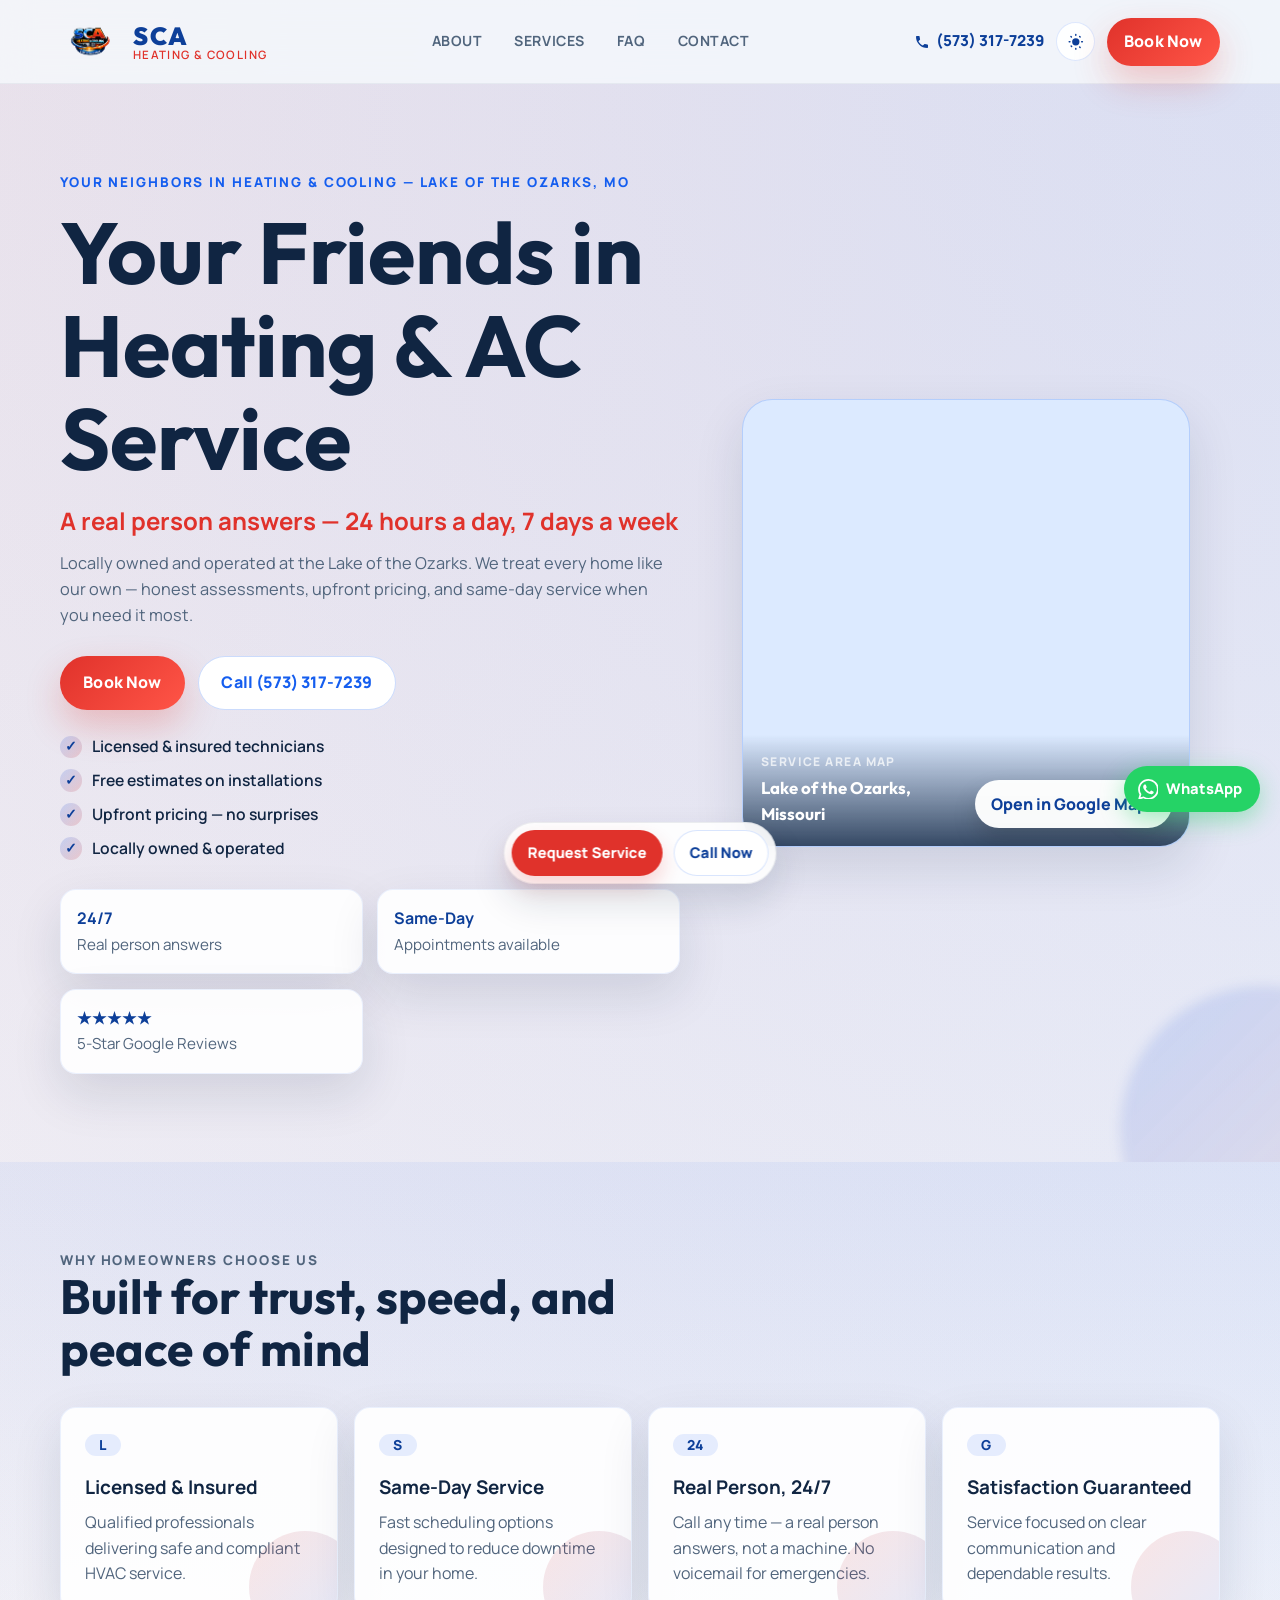
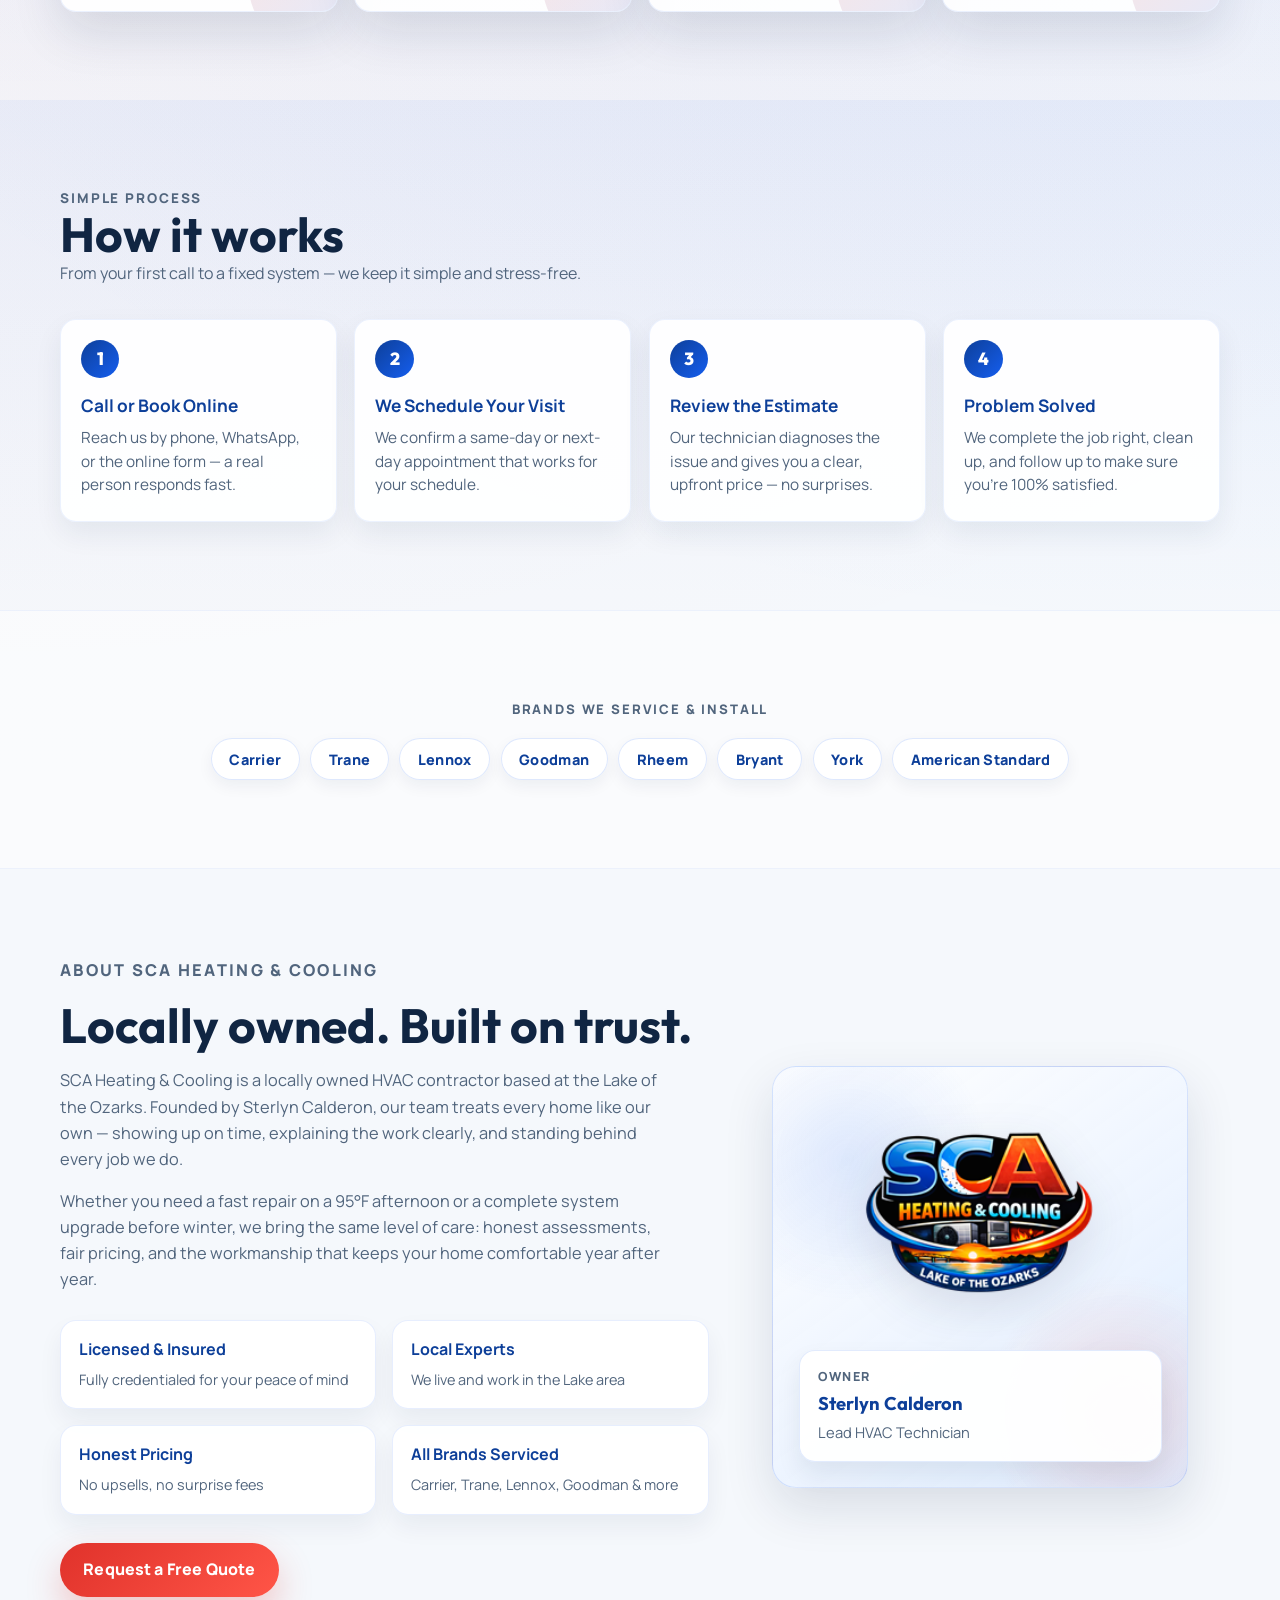
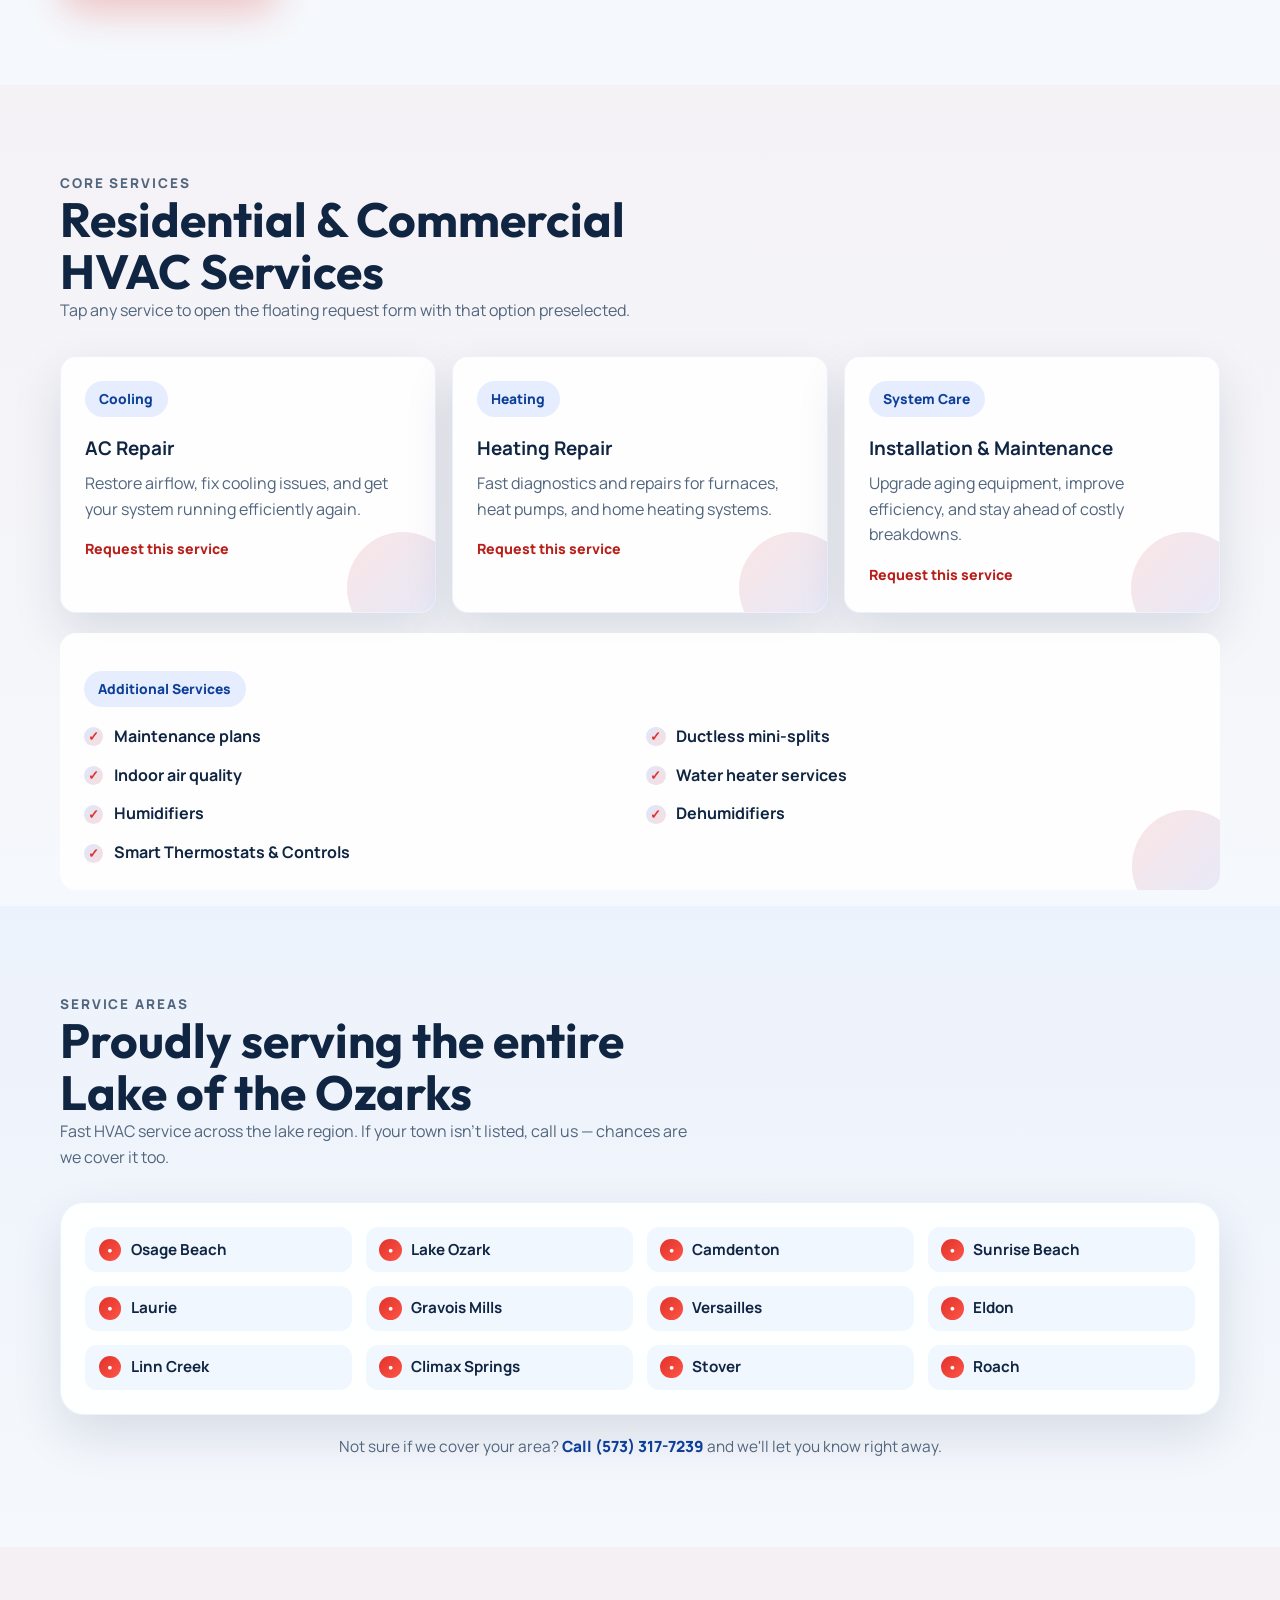
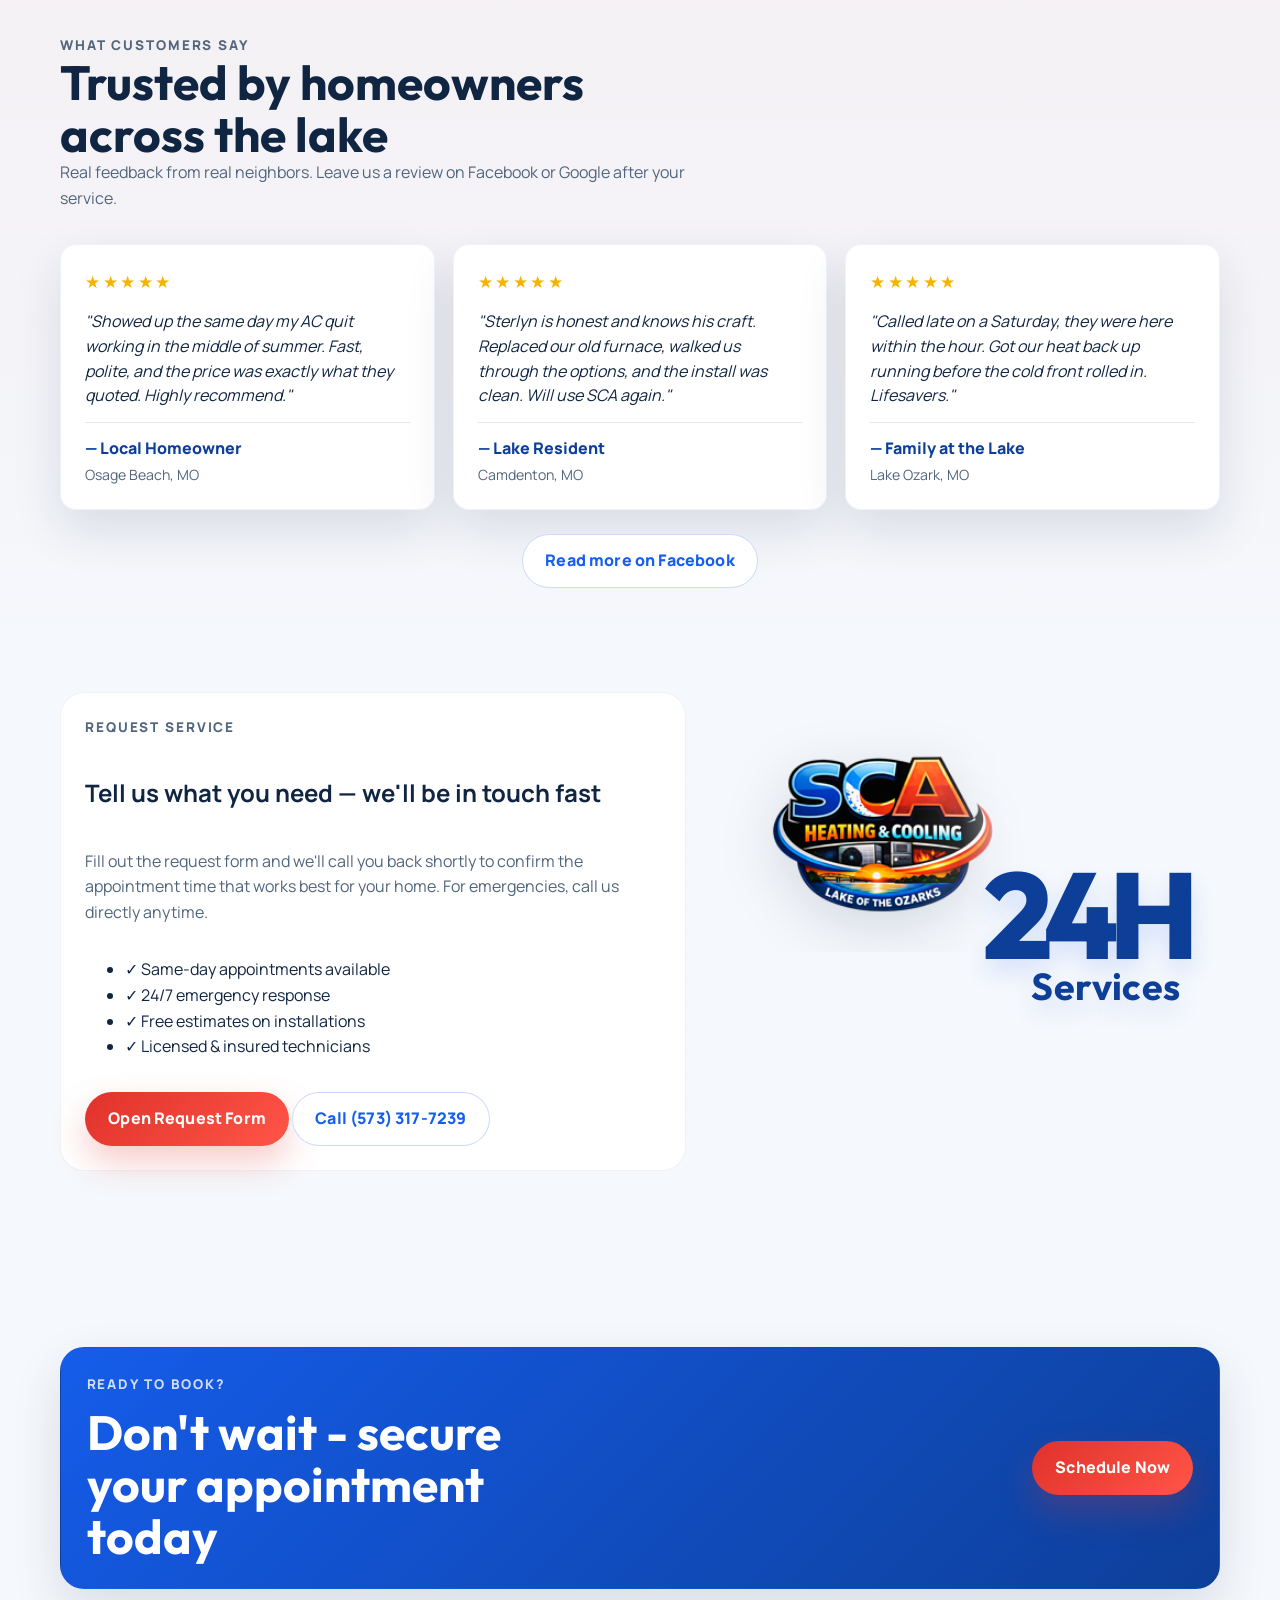
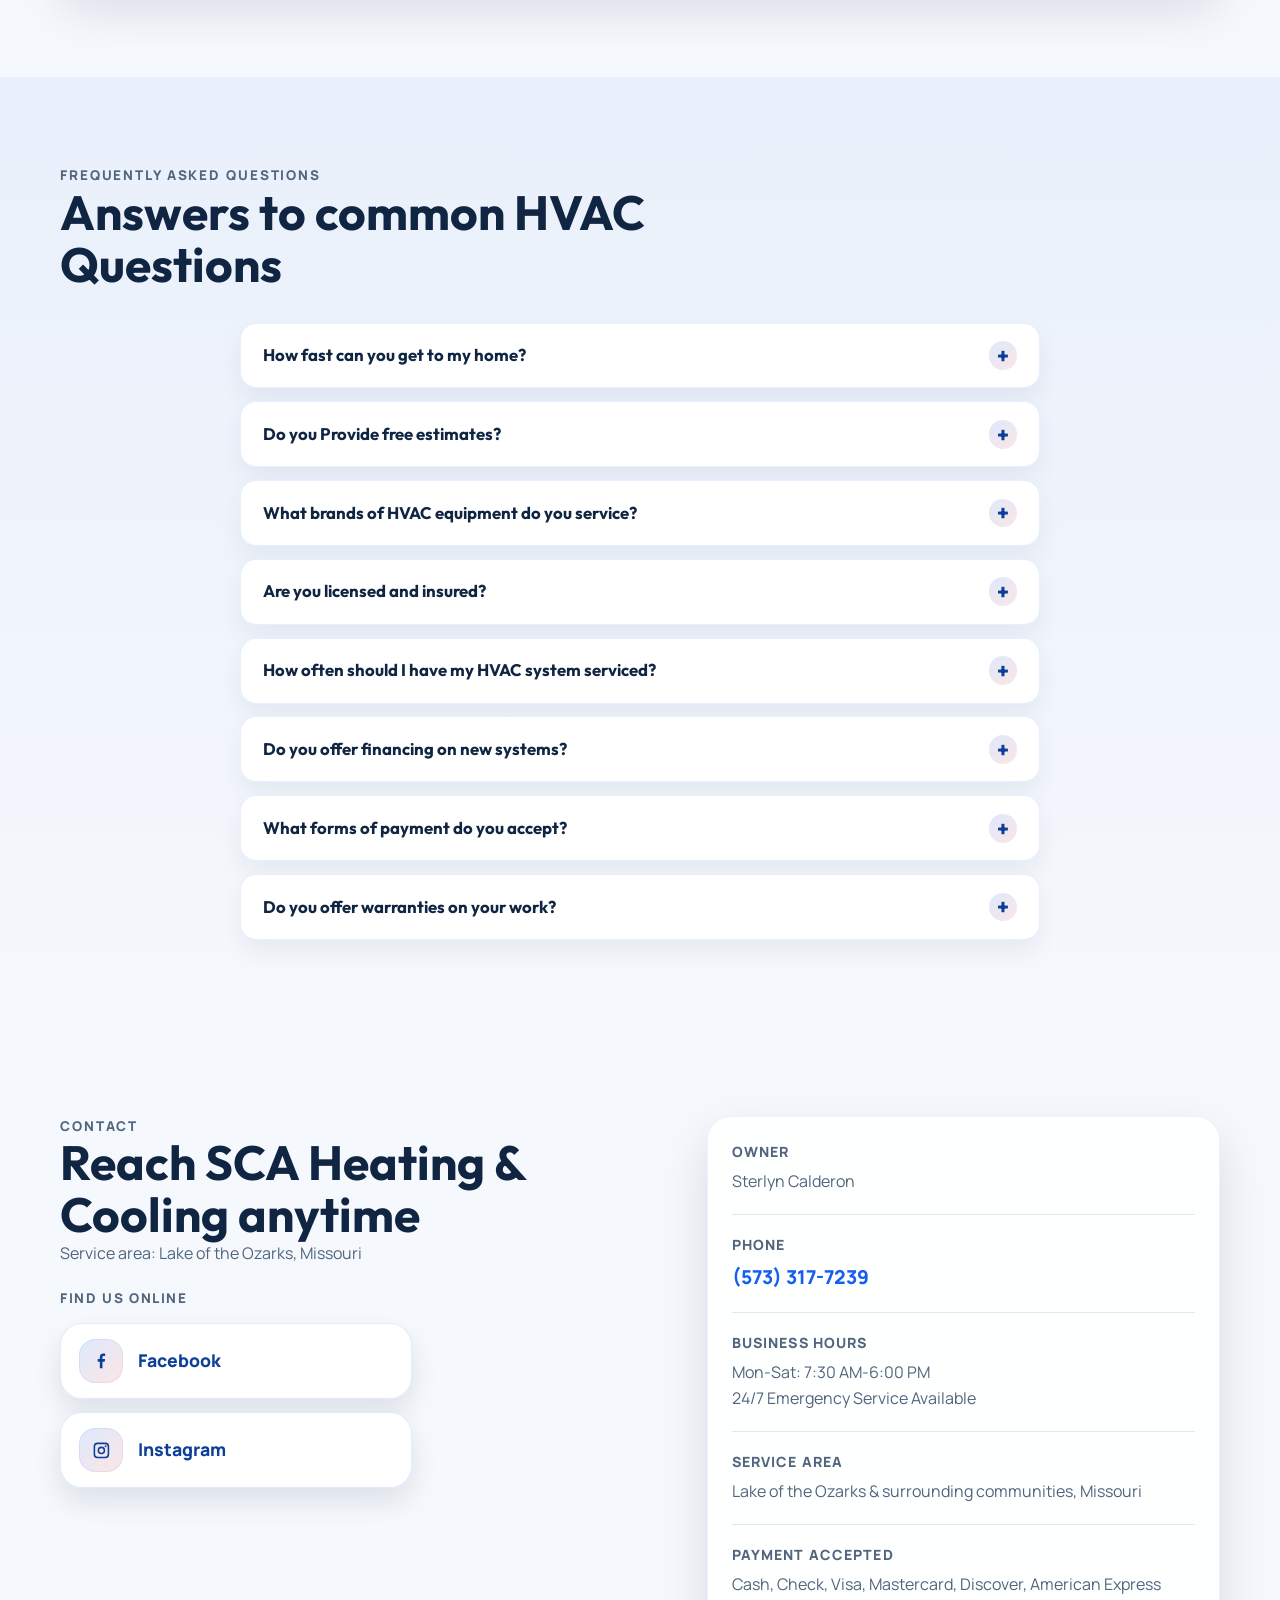
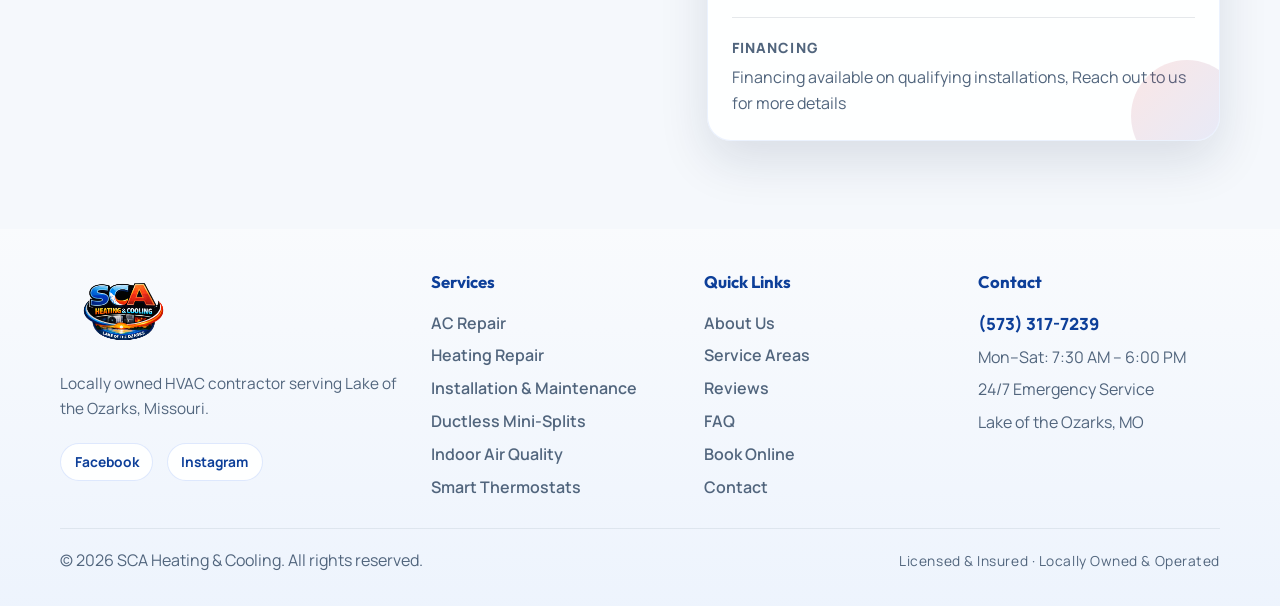
==== commit 57d0108e: "Redesign header: larger SCA brand name, uppercase nav with underline hover, reduced logo size Co-Aut" ====
--- a/index.html
+++ b/index.html
@@ -160,7 +160,8 @@
               alt="SCA Heating and Cooling logo"
             >
             <span class="brand__name">
-              <strong>SCA</strong> Heating &amp; Cooling
+              <strong>SCA</strong>
+              <span>Heating &amp; Cooling</span>
             </span>
           </a>
         </div>
--- a/styles.css
+++ b/styles.css
@@ -173,7 +173,7 @@
 
 .site-shell {
   min-height: 100vh;
-  padding-bottom: 6rem;
+  padding-bottom: 0;
 }
 
 .container {
@@ -231,7 +231,7 @@
   align-items: center;
   justify-content: space-between;
   gap: 1rem;
-  padding: 0.9rem 0;
+  padding: 1.1rem 0;
 }
 
 .topbar__brand-group {
@@ -244,30 +244,36 @@
 .brand {
   display: inline-flex;
   align-items: center;
-  gap: 0.65rem;
+  gap: 0.75rem;
   flex: 0 0 auto;
 }
 
 .brand__name {
   display: none;
   flex-direction: column;
-  line-height: 1.15;
-  color: var(--text);
-  font-size: 0.88rem;
-  font-weight: 600;
+  line-height: 1.1;
   white-space: nowrap;
 }
 
 .brand__name strong {
   font-family: "Outfit", "Trebuchet MS", sans-serif;
-  font-size: 1.1rem;
-  font-weight: 800;
-  color: var(--blue-deep);
-  letter-spacing: 0.02em;
+  font-size: 1.55rem;
+  font-weight: 900;
+  color: var(--blue-deep);
+  letter-spacing: 0.07em;
+  text-transform: uppercase;
+}
+
+.brand__name span {
+  font-size: 0.72rem;
+  font-weight: 600;
+  color: var(--red);
+  letter-spacing: 0.12em;
+  text-transform: uppercase;
 }
 
 .brand__logo {
-  width: clamp(4.4rem, 18vw, 8rem);
+  width: clamp(2.8rem, 8vw, 3.8rem);
   height: auto;
   object-fit: contain;
 }
@@ -414,20 +420,40 @@
 .nav {
   display: none;
   align-items: center;
-  gap: 1rem;
+  gap: 2rem;
   color: var(--text-soft);
-  font-size: 0.92rem;
-  font-weight: 600;
+  font-size: 0.88rem;
+  font-weight: 700;
+  letter-spacing: 0.04em;
+  text-transform: uppercase;
 }
 
 .nav a {
   white-space: nowrap;
   transition: color 160ms ease;
+  position: relative;
+}
+
+.nav a::after {
+  content: "";
+  position: absolute;
+  left: 0;
+  bottom: -3px;
+  width: 0;
+  height: 2px;
+  background: var(--red);
+  border-radius: 2px;
+  transition: width 200ms ease;
+}
+
+.nav a:hover::after,
+.nav a:focus-visible::after {
+  width: 100%;
 }
 
 .nav a:hover,
 .nav a:focus-visible {
-  color: var(--blue);
+  color: var(--blue-deep);
 }
 
 .topbar__actions {
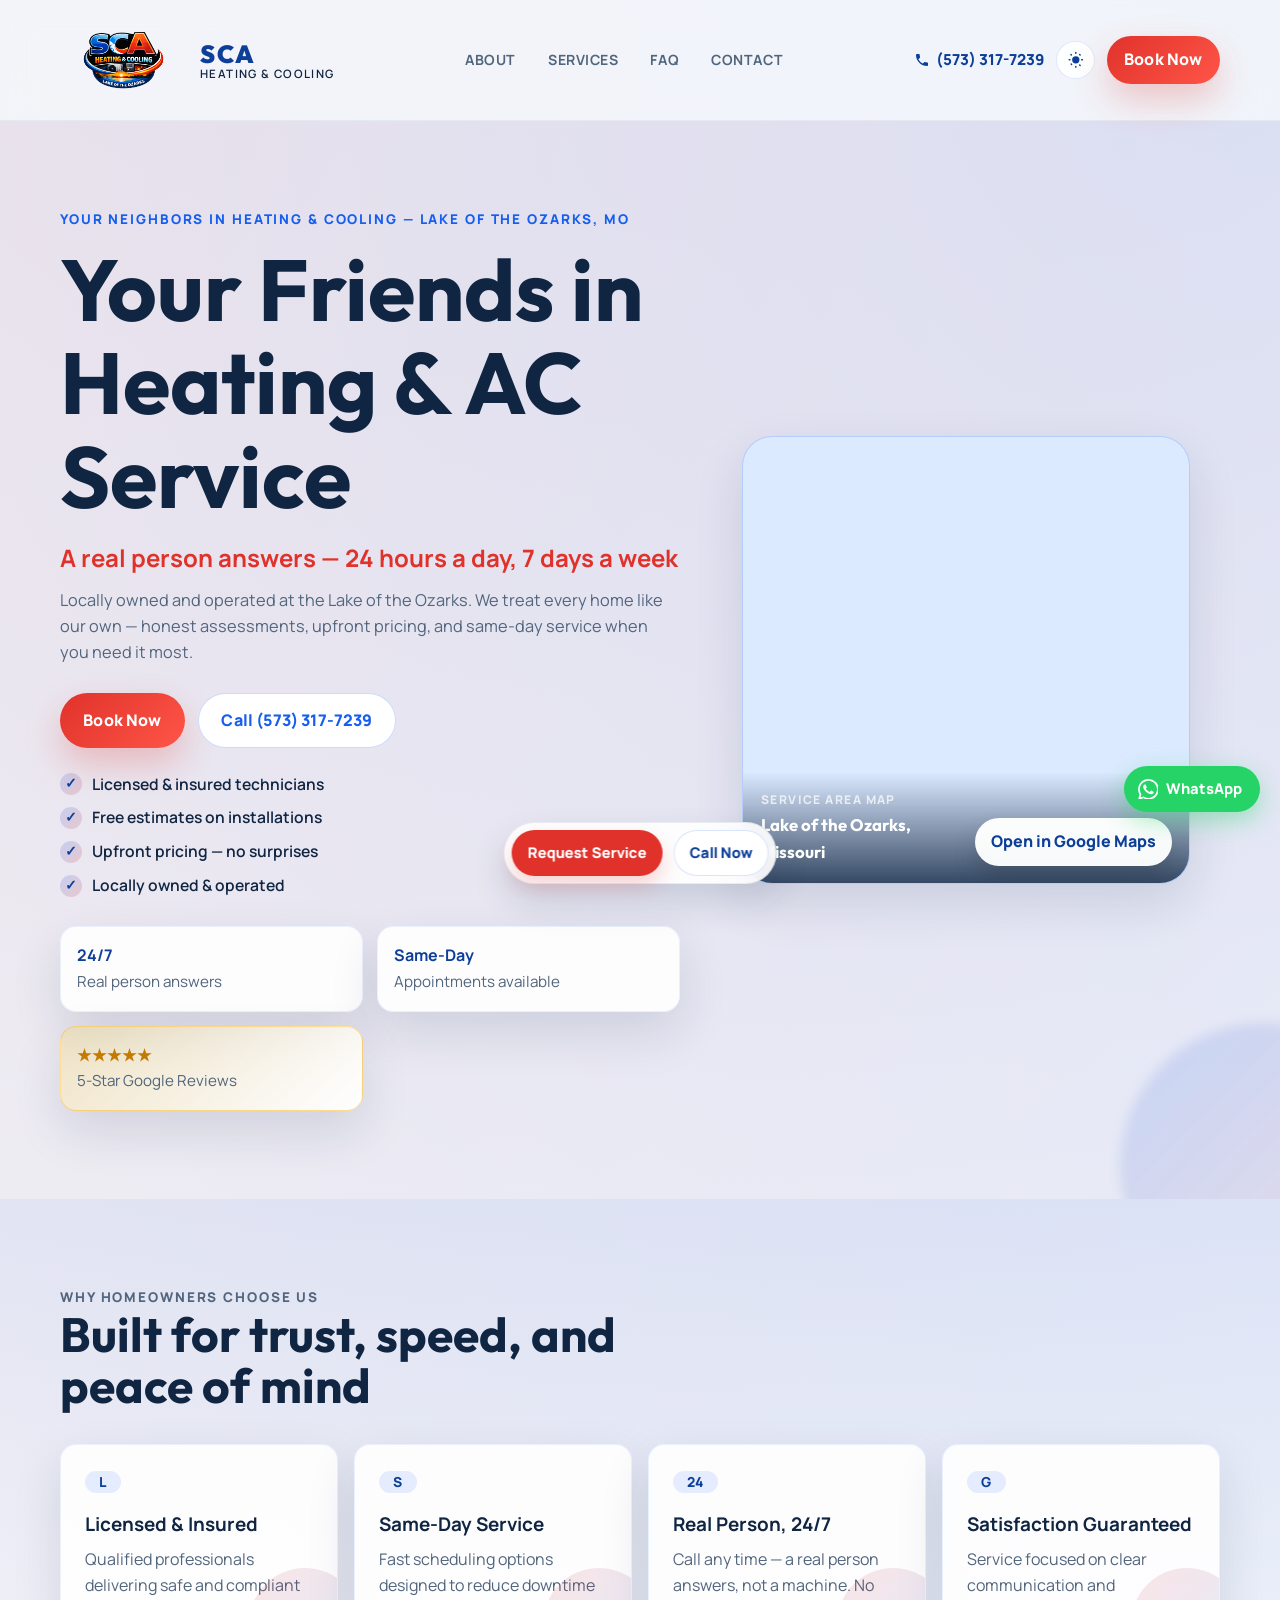
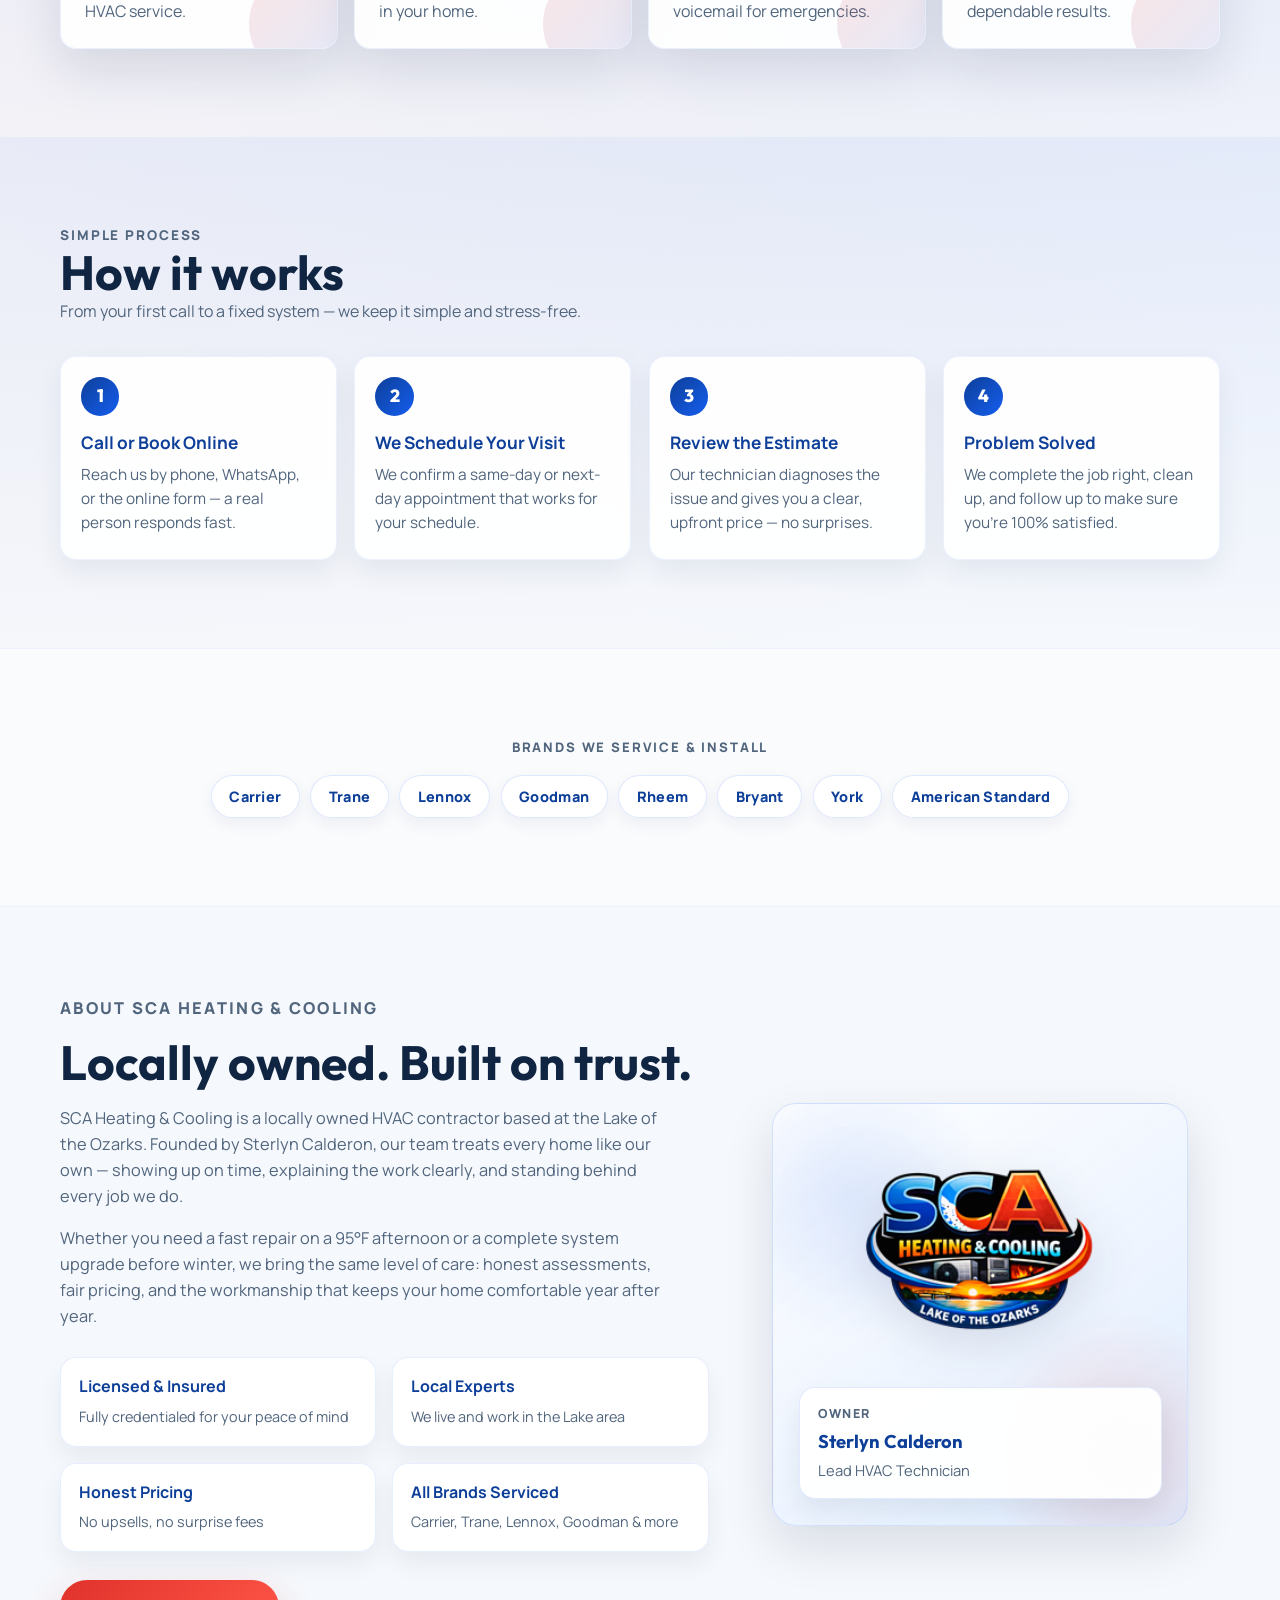
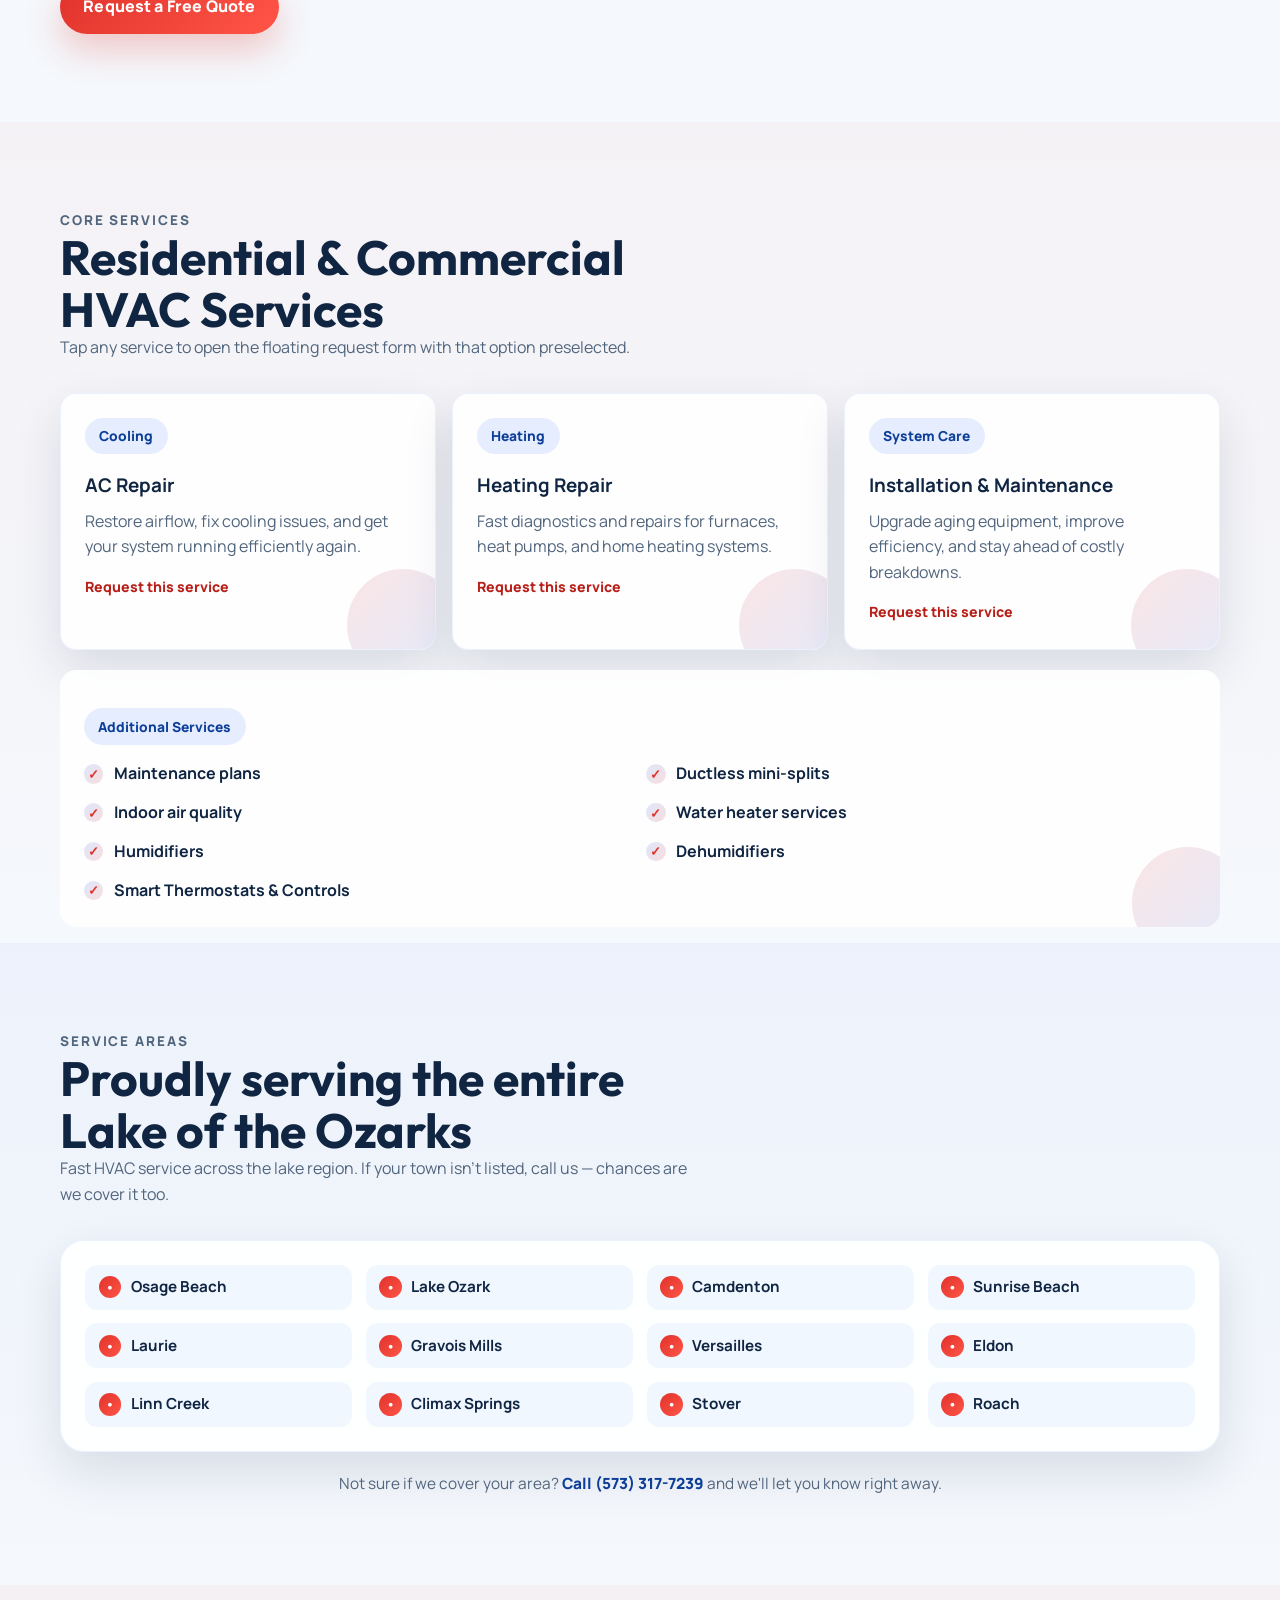
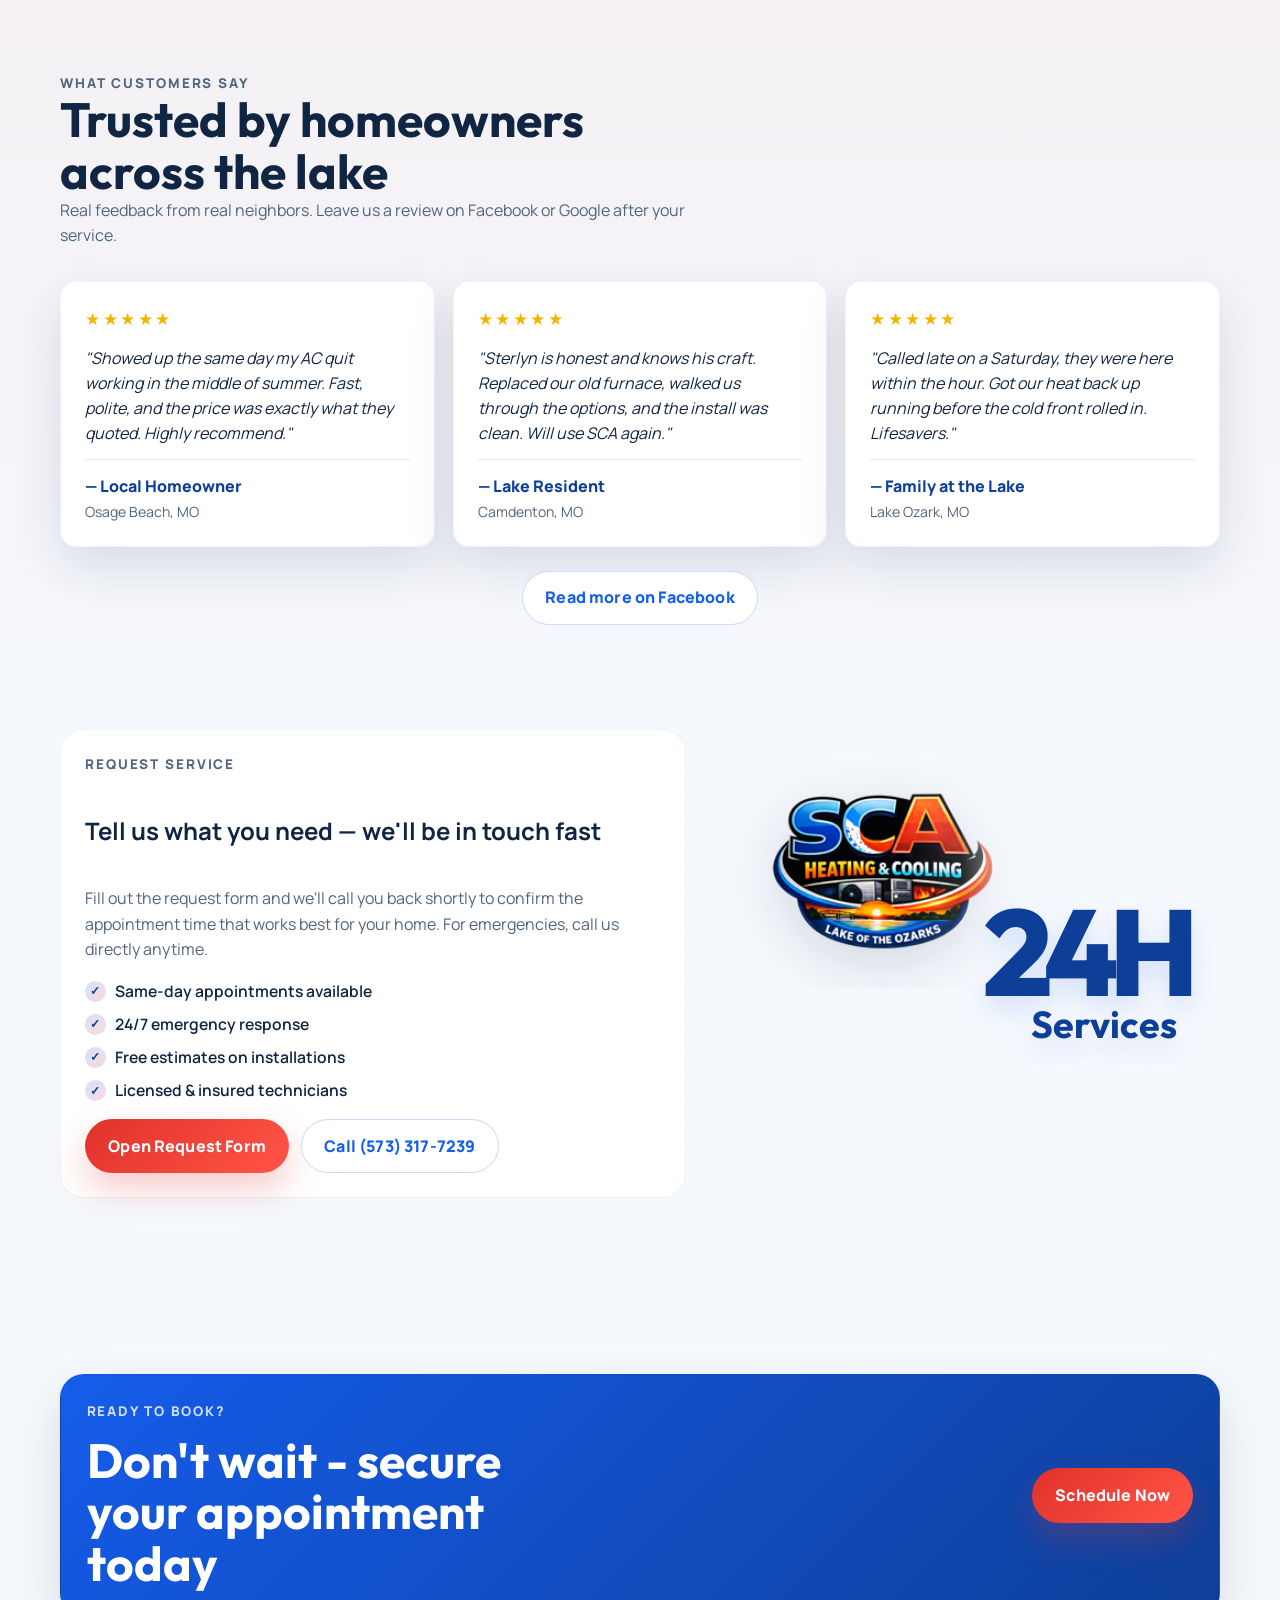
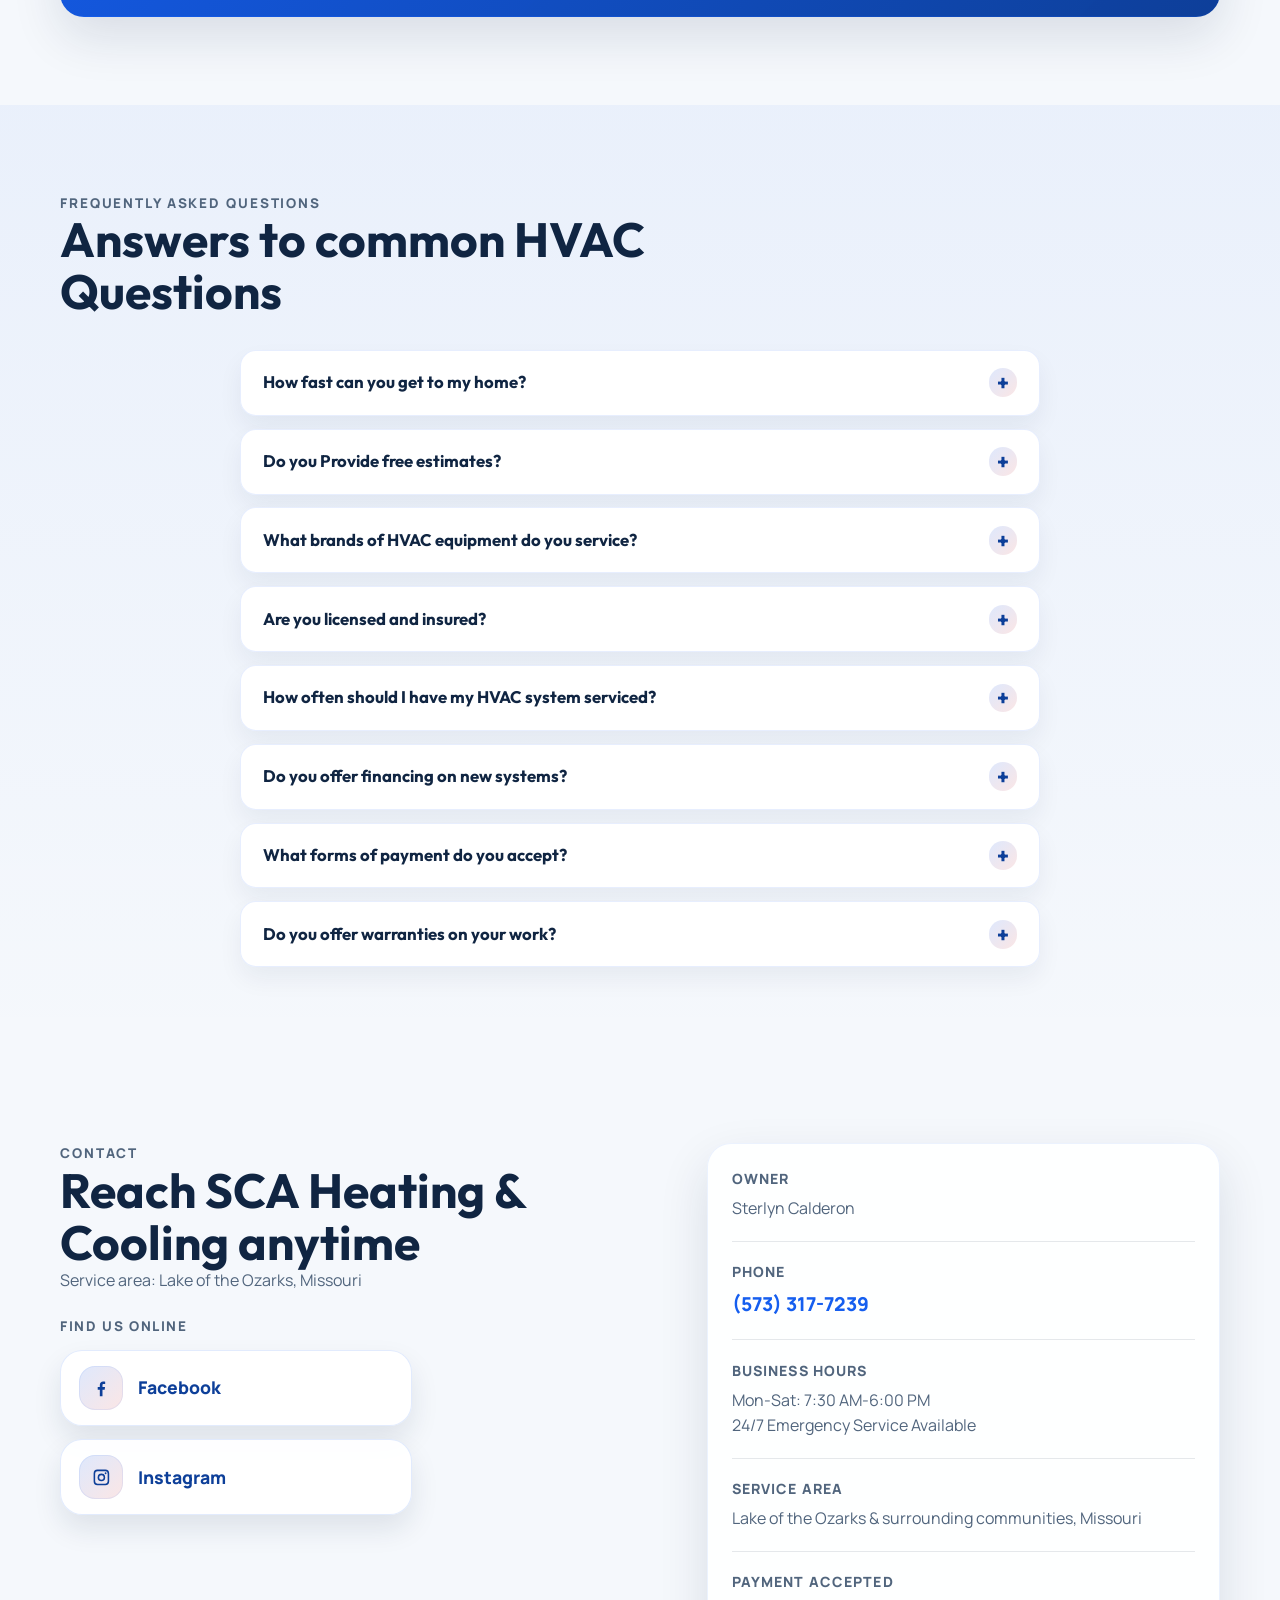
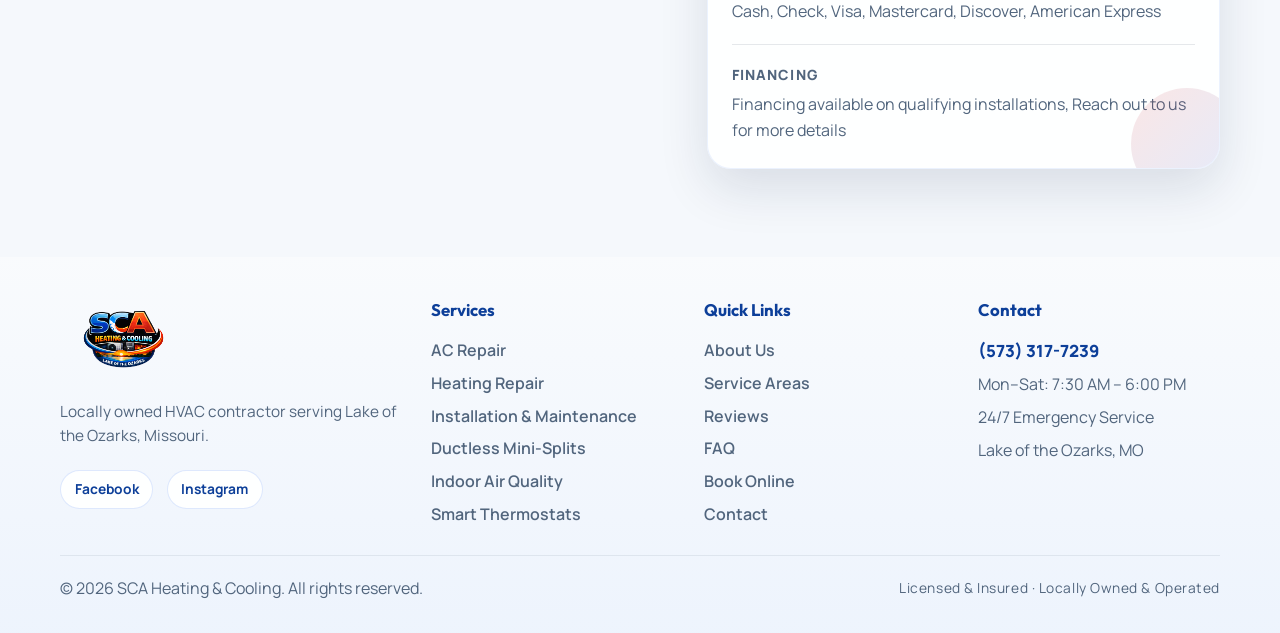
==== commit 7eb02f7b: "Refactor: split into css/ and js/ modules, remove ~350 lines of dead code Co-Authored-By: Claude Son" ====
--- a/index.html
+++ b/index.html
@@ -39,7 +39,12 @@
     href="https://fonts.googleapis.com/css2?family=Manrope:wght@400;500;600;700;800&family=Outfit:wght@500;600;700&display=swap"
     rel="stylesheet"
   >
-  <link rel="stylesheet" href="styles.css">
+  <link rel="stylesheet" href="css/variables.css">
+  <link rel="stylesheet" href="css/base.css">
+  <link rel="stylesheet" href="css/layout.css">
+  <link rel="stylesheet" href="css/components.css">
+  <link rel="stylesheet" href="css/sections.css">
+  <link rel="stylesheet" href="css/responsive.css">
 
   <script type="application/ld+json">
   {
@@ -908,6 +913,8 @@
     <a class="floating-action floating-action--secondary" href="tel:+15733177239" data-i18n="floating.call_now">Call Now</a>
   </div>
 
-  <script src="script.js"></script>
+  <script src="js/ui.js"></script>
+  <script src="js/modal.js"></script>
+  <script src="js/appointment.js"></script>
 </body>
 </html>
--- a/css/variables.css
+++ b/css/variables.css
@@ -0,0 +1,150 @@
+/* =============================================
+   DESIGN TOKENS
+   ============================================= */
+
+:root {
+  --bg: #f5f8fc;
+  --surface: #ffffff;
+  --surface-strong: #e9f2ff;
+  --text: #102542;
+  --text-soft: #51657d;
+  --line: rgba(16, 37, 66, 0.1);
+  --blue: #155eef;
+  --blue-deep: #0d3f99;
+  --blue-soft: #dceaff;
+  --red: #e0322b;
+  --red-deep: #b81f19;
+  --red-soft: #ffe2de;
+  --shadow: 0 20px 50px rgba(16, 37, 66, 0.12);
+  --radius: 24px;
+  --radius-sm: 16px;
+  --container: 1160px;
+}
+
+/* =============================================
+   DARK THEME TOKENS
+   ============================================= */
+
+[data-theme="dark"] {
+  --bg: #0d1b2e;
+  --surface: #112240;
+  --surface-strong: #1a3055;
+  --text: #e8f0fe;
+  --text-soft: #8eafd4;
+  --line: rgba(255, 255, 255, 0.08);
+  --blue: #5b8fee;
+  --blue-deep: #90b4f8;
+  --blue-soft: #1a3055;
+  --red: #e0322b;
+  --red-deep: #ff6b63;
+  --red-soft: #3a1515;
+  --shadow: 0 20px 50px rgba(0, 0, 0, 0.4);
+}
+
+/* =============================================
+   DARK MODE COMPONENT OVERRIDES
+   ============================================= */
+
+[data-theme="dark"] body {
+  background:
+    radial-gradient(circle at top left, rgba(224, 50, 43, 0.06), transparent 28%),
+    radial-gradient(circle at top right, rgba(21, 94, 239, 0.1), transparent 26%),
+    var(--bg);
+}
+
+[data-theme="dark"] .topbar {
+  background: rgba(13, 27, 46, 0.92);
+  border-bottom-color: rgba(255, 255, 255, 0.06);
+}
+
+[data-theme="dark"] .stat-card,
+[data-theme="dark"] .badge-card,
+[data-theme="dark"] .service-card,
+[data-theme="dark"] .contact-card,
+[data-theme="dark"] .cta-card,
+[data-theme="dark"] .offer-panel,
+[data-theme="dark"] .booking__intro,
+[data-theme="dark"] .review-card,
+[data-theme="dark"] .about__highlight,
+[data-theme="dark"] .step-card,
+[data-theme="dark"] .faq-item {
+  background: rgba(17, 34, 64, 0.95);
+  border-color: rgba(255, 255, 255, 0.07);
+}
+
+[data-theme="dark"] .areas-grid {
+  background: rgba(17, 34, 64, 0.95);
+  border-color: rgba(255, 255, 255, 0.07);
+}
+
+[data-theme="dark"] .areas-grid li {
+  background: rgba(255, 255, 255, 0.05);
+  color: var(--text);
+}
+
+[data-theme="dark"] .brand-badge {
+  background: rgba(17, 34, 64, 0.95);
+  border-color: rgba(255, 255, 255, 0.1);
+  color: var(--blue-deep);
+}
+
+[data-theme="dark"] .map-card {
+  border-color: rgba(90, 143, 238, 0.3);
+}
+
+[data-theme="dark"] .topbar__phone-inline {
+  color: var(--blue-deep);
+}
+
+[data-theme="dark"] .contact-social__link {
+  background: rgba(17, 34, 64, 0.95);
+  border-color: rgba(255, 255, 255, 0.08);
+}
+
+[data-theme="dark"] .mobile-menu {
+  background: rgba(13, 27, 46, 0.98);
+  border-top-color: rgba(255, 255, 255, 0.06);
+}
+
+[data-theme="dark"] .mobile-menu__link {
+  color: var(--text);
+}
+
+[data-theme="dark"] .footer {
+  background: linear-gradient(180deg, rgba(17, 34, 64, 0.6), rgba(13, 27, 46, 0.4));
+}
+
+[data-theme="dark"] .brands {
+  background: rgba(17, 34, 64, 0.5);
+  border-color: rgba(255, 255, 255, 0.05);
+}
+
+[data-theme="dark"] .button--ghost {
+  background: rgba(17, 34, 64, 0.8);
+  color: var(--blue-deep);
+}
+
+[data-theme="dark"] .faq-item[open] {
+  border-color: rgba(90, 143, 238, 0.3);
+}
+
+[data-theme="dark"] .request-form .field input,
+[data-theme="dark"] .request-form .field select,
+[data-theme="dark"] .request-form .field textarea {
+  background: rgba(255, 255, 255, 0.05);
+  color: #fff;
+}
+
+[data-theme="dark"] .floating-actions {
+  background: rgba(13, 27, 46, 0.95);
+  border-color: rgba(255, 255, 255, 0.08);
+}
+
+[data-theme="dark"] .dark-toggle {
+  background: rgba(17, 34, 64, 0.95);
+  border-color: rgba(255, 255, 255, 0.12);
+}
+
+[data-theme="dark"] .dark-toggle svg      { fill: #f0c040; }
+[data-theme="dark"] .dark-toggle__sun     { display: none; }
+[data-theme="dark"] .dark-toggle__moon    { display: block; }
--- a/css/base.css
+++ b/css/base.css
@@ -0,0 +1,92 @@
+/* =============================================
+   RESET
+   ============================================= */
+
+*,
+*::before,
+*::after {
+  box-sizing: border-box;
+}
+
+html {
+  scroll-behavior: smooth;
+}
+
+body {
+  margin: 0;
+  font-family: "Manrope", "Segoe UI", sans-serif;
+  background:
+    radial-gradient(circle at top left, rgba(224, 50, 43, 0.08), transparent 28%),
+    radial-gradient(circle at top right, rgba(21, 94, 239, 0.12), transparent 26%),
+    var(--bg);
+  color: var(--text);
+  line-height: 1.6;
+}
+
+body.is-modal-open {
+  overflow: hidden;
+}
+
+img {
+  max-width: 100%;
+  display: block;
+}
+
+a {
+  color: inherit;
+  text-decoration: none;
+}
+
+button,
+input,
+select {
+  font: inherit;
+}
+
+/* =============================================
+   LAYOUT UTILITIES
+   ============================================= */
+
+.site-shell {
+  min-height: 100vh;
+}
+
+.container {
+  width: min(calc(100% - 2rem), var(--container));
+  margin: 0 auto;
+}
+
+.section {
+  padding: 4.5rem 0;
+}
+
+.section--tight {
+  padding: 3rem 0;
+}
+
+.eyebrow {
+  margin: 0 0 0.75rem;
+  color: var(--blue);
+  font-size: 0.84rem;
+  font-weight: 800;
+  letter-spacing: 0.14em;
+  text-transform: uppercase;
+}
+
+.section-heading {
+  max-width: 40rem;
+  margin-bottom: 2rem;
+}
+
+.section-heading h2,
+.hero h1,
+.cta-card h2 {
+  margin: 0;
+  font-family: "Outfit", "Trebuchet MS", sans-serif;
+  line-height: 1.08;
+}
+
+.section-heading h2,
+.cta-card h2 {
+  font-size: clamp(2rem, 5vw, 3rem);
+}
--- a/css/layout.css
+++ b/css/layout.css
@@ -0,0 +1,386 @@
+/* =============================================
+   TOPBAR
+   ============================================= */
+
+.topbar {
+  position: sticky;
+  top: 0;
+  z-index: 20;
+  backdrop-filter: blur(16px);
+  background: rgba(245, 248, 252, 0.84);
+  border-bottom: 1px solid rgba(16, 37, 66, 0.06);
+}
+
+.topbar__inner {
+  display: flex;
+  align-items: center;
+  justify-content: space-between;
+  gap: 2rem;
+  padding: 1.1rem 0;
+}
+
+.topbar__brand-group {
+  display: flex;
+  align-items: center;
+  gap: 0.75rem;
+  min-width: 0;
+  flex: 0 0 auto;
+}
+
+.topbar__inner > .nav {
+  flex: 1;
+  justify-content: center;
+}
+
+.topbar__actions {
+  display: flex;
+  align-items: center;
+  gap: 0.75rem;
+}
+
+/* =============================================
+   BRAND
+   ============================================= */
+
+.brand {
+  display: inline-flex;
+  align-items: center;
+  gap: 0.75rem;
+  flex: 0 0 auto;
+}
+
+.brand__name {
+  display: none;
+  flex-direction: column;
+  line-height: 1.1;
+  white-space: nowrap;
+}
+
+.brand__name strong {
+  font-family: "Outfit", "Trebuchet MS", sans-serif;
+  font-size: 1.55rem;
+  font-weight: 900;
+  color: var(--blue-deep);
+  letter-spacing: 0.07em;
+  text-transform: uppercase;
+}
+
+.brand__name span {
+  font-size: 0.72rem;
+  font-weight: 600;
+  color: var(--text);
+  letter-spacing: 0.12em;
+  text-transform: uppercase;
+}
+
+.brand__logo {
+  width: 128px;
+  height: 85.29px;
+  object-fit: contain;
+}
+
+/* =============================================
+   DARK TOGGLE
+   ============================================= */
+
+.dark-toggle {
+  display: inline-flex;
+  align-items: center;
+  justify-content: center;
+  width: 2.4rem;
+  height: 2.4rem;
+  border: 1px solid rgba(21, 94, 239, 0.14);
+  border-radius: 999px;
+  background: rgba(255, 255, 255, 0.92);
+  cursor: pointer;
+  transition: background 160ms ease, transform 160ms ease;
+  flex: 0 0 auto;
+}
+
+.dark-toggle:hover {
+  transform: rotate(20deg);
+}
+
+.dark-toggle svg {
+  width: 1.1rem;
+  height: 1.1rem;
+  fill: var(--blue-deep);
+}
+
+.dark-toggle__moon { display: none; }
+
+/* =============================================
+   HAMBURGER
+   ============================================= */
+
+.hamburger {
+  display: flex;
+  flex-direction: column;
+  justify-content: center;
+  gap: 5px;
+  width: 2.4rem;
+  height: 2.4rem;
+  padding: 0.45rem;
+  border-radius: 10px;
+  background: rgba(255, 255, 255, 0.92);
+  border: 1px solid rgba(21, 94, 239, 0.14);
+  cursor: pointer;
+  flex: 0 0 auto;
+}
+
+.hamburger span {
+  display: block;
+  height: 2px;
+  border-radius: 2px;
+  background: var(--blue-deep);
+  transition: transform 200ms ease, opacity 200ms ease;
+}
+
+.hamburger.is-open span:nth-child(1) { transform: translateY(7px) rotate(45deg); }
+.hamburger.is-open span:nth-child(2) { opacity: 0; }
+.hamburger.is-open span:nth-child(3) { transform: translateY(-7px) rotate(-45deg); }
+
+/* =============================================
+   MOBILE MENU
+   ============================================= */
+
+@keyframes slideDown {
+  from { opacity: 0; transform: translateY(-8px); }
+  to   { opacity: 1; transform: translateY(0); }
+}
+
+.mobile-menu {
+  background: rgba(245, 248, 252, 0.98);
+  border-top: 1px solid rgba(21, 94, 239, 0.08);
+  backdrop-filter: blur(16px);
+  animation: slideDown 200ms ease;
+}
+
+.mobile-menu__inner {
+  display: grid;
+  padding: 1rem 0 1.25rem;
+  gap: 0.15rem;
+}
+
+.mobile-menu__link {
+  display: block;
+  padding: 0.75rem 0.5rem;
+  border-radius: 12px;
+  color: var(--text);
+  font-size: 1.05rem;
+  font-weight: 700;
+  transition: background 160ms ease, color 160ms ease;
+}
+
+.mobile-menu__link:hover {
+  background: rgba(21, 94, 239, 0.06);
+  color: var(--blue-deep);
+}
+
+.mobile-menu__phone {
+  display: flex;
+  align-items: center;
+  gap: 0.55rem;
+  margin-top: 0.75rem;
+  padding: 0.9rem 1rem;
+  border-radius: 14px;
+  background: linear-gradient(135deg, var(--blue-deep), #155eef);
+  color: #fff;
+  font-size: 1.05rem;
+  font-weight: 800;
+}
+
+.mobile-menu__phone svg {
+  width: 1.1rem;
+  height: 1.1rem;
+  fill: #fff;
+  flex: 0 0 auto;
+}
+
+/* =============================================
+   NAV
+   ============================================= */
+
+.topbar__phone-inline {
+  display: none;
+  align-items: center;
+  gap: 0.4rem;
+  color: var(--blue-deep);
+  font-size: 0.95rem;
+  font-weight: 800;
+  white-space: nowrap;
+  transition: color 160ms ease;
+}
+
+.topbar__phone-inline:hover,
+.topbar__phone-inline:focus-visible {
+  color: var(--red);
+}
+
+.topbar__phone-icon {
+  width: 1rem;
+  height: 1rem;
+  fill: currentColor;
+  flex: 0 0 auto;
+}
+
+.nav {
+  display: none;
+  align-items: center;
+  gap: 2rem;
+  color: var(--text-soft);
+  font-size: 0.88rem;
+  font-weight: 700;
+  letter-spacing: 0.04em;
+  text-transform: uppercase;
+}
+
+.nav a {
+  white-space: nowrap;
+  transition: color 160ms ease;
+  position: relative;
+}
+
+.nav a::after {
+  content: "";
+  position: absolute;
+  left: 0;
+  bottom: -3px;
+  width: 0;
+  height: 2px;
+  background: var(--red);
+  border-radius: 2px;
+  transition: width 200ms ease;
+}
+
+.nav a:hover::after,
+.nav a:focus-visible::after {
+  width: 100%;
+}
+
+.nav a:hover,
+.nav a:focus-visible {
+  color: var(--blue-deep);
+}
+
+/* =============================================
+   FOOTER
+   ============================================= */
+
+.footer {
+  padding: 2.5rem 0 2rem;
+  background: linear-gradient(180deg, rgba(255, 255, 255, 0.4), rgba(220, 234, 255, 0.3));
+}
+
+.footer__grid {
+  display: grid;
+  gap: 2rem;
+  margin-bottom: 1.75rem;
+  grid-template-columns: 1fr;
+}
+
+.footer__col {
+  display: flex;
+  flex-direction: column;
+  gap: 0.6rem;
+}
+
+.footer__heading {
+  margin: 0 0 0.3rem;
+  font-family: "Outfit", "Trebuchet MS", sans-serif;
+  font-size: 1.05rem;
+  font-weight: 700;
+  color: var(--blue-deep);
+}
+
+.footer__list {
+  list-style: none;
+  margin: 0;
+  padding: 0;
+  display: grid;
+  gap: 0.45rem;
+}
+
+.footer__list a {
+  color: var(--text-soft);
+  font-weight: 600;
+  transition: color 160ms ease;
+}
+
+.footer__list a:hover,
+.footer__list a:focus-visible {
+  color: var(--blue);
+}
+
+.footer__list--plain li {
+  color: var(--text-soft);
+}
+
+.footer__list--plain a {
+  color: var(--blue-deep);
+  font-weight: 800;
+  font-size: 1.05rem;
+}
+
+.footer__tagline {
+  margin: 0.5rem 0 0.25rem;
+  color: var(--text-soft);
+  font-size: 0.96rem;
+  max-width: 22rem;
+}
+
+.footer__social {
+  display: flex;
+  gap: 0.85rem;
+  margin-top: 0.5rem;
+}
+
+.footer__social a {
+  display: inline-flex;
+  align-items: center;
+  justify-content: center;
+  padding: 0.45rem 0.85rem;
+  border-radius: 999px;
+  background: rgba(255, 255, 255, 0.92);
+  border: 1px solid rgba(21, 94, 239, 0.14);
+  color: var(--blue-deep);
+  font-weight: 700;
+  font-size: 0.86rem;
+  transition: transform 160ms ease, box-shadow 160ms ease;
+}
+
+.footer__social a:hover,
+.footer__social a:focus-visible {
+  transform: translateY(-1px);
+  box-shadow: 0 12px 24px rgba(16, 37, 66, 0.1);
+}
+
+.footer__inner {
+  display: flex;
+  flex-direction: column;
+  gap: 0.35rem;
+  padding-top: 1.2rem;
+  border-top: 1px solid rgba(16, 37, 66, 0.08);
+  color: var(--text-soft);
+}
+
+.footer__inner p {
+  margin: 0;
+}
+
+.footer__small {
+  font-size: 0.86rem;
+  color: var(--text-soft);
+  letter-spacing: 0.04em;
+}
+
+.footer-brand {
+  display: inline-flex;
+  align-items: center;
+}
+
+.footer-brand__logo {
+  width: clamp(5.5rem, 26vw, 8rem);
+  height: auto;
+  object-fit: contain;
+}
--- a/css/components.css
+++ b/css/components.css
@@ -0,0 +1,845 @@
+/* =============================================
+   BUTTONS
+   ============================================= */
+
+.button {
+  display: inline-flex;
+  align-items: center;
+  justify-content: center;
+  min-height: 3.25rem;
+  padding: 0.9rem 1.45rem;
+  border: 0;
+  border-radius: 999px;
+  background: linear-gradient(135deg, var(--red), #ff5547);
+  color: #fff;
+  font-weight: 800;
+  letter-spacing: 0.01em;
+  box-shadow: 0 16px 35px rgba(224, 50, 43, 0.25);
+  transition: transform 180ms ease, box-shadow 180ms ease;
+  cursor: pointer;
+}
+
+.button:hover,
+.button:focus-visible {
+  transform: translateY(-2px);
+  box-shadow: 0 20px 40px rgba(224, 50, 43, 0.32);
+}
+
+.button--small {
+  min-height: 2.8rem;
+  padding: 0.7rem 1.1rem;
+}
+
+.button--ghost {
+  background: #fff;
+  color: var(--blue);
+  box-shadow: inset 0 0 0 1px rgba(21, 94, 239, 0.22);
+}
+
+.button--ghost:hover,
+.button--ghost:focus-visible {
+  box-shadow: inset 0 0 0 1px rgba(21, 94, 239, 0.42), 0 14px 28px rgba(21, 94, 239, 0.14);
+}
+
+.button--block {
+  width: 100%;
+}
+
+/* =============================================
+   CARDS (shared surface)
+   ============================================= */
+
+.stat-card,
+.badge-card,
+.service-card,
+.contact-card,
+.cta-card {
+  background: rgba(255, 255, 255, 0.9);
+  border: 1px solid rgba(21, 94, 239, 0.08);
+  box-shadow: var(--shadow);
+}
+
+.stat-card {
+  padding: 1rem;
+  border-radius: var(--radius-sm);
+}
+
+.stat-card strong {
+  display: block;
+  font-size: 1rem;
+  color: var(--blue-deep);
+}
+
+.stat-card span {
+  color: var(--text-soft);
+  font-size: 0.95rem;
+}
+
+.stat-card--accent {
+  background: linear-gradient(135deg, rgba(255, 199, 0, 0.18), rgba(255, 255, 255, 0.96));
+  border-color: rgba(255, 175, 0, 0.4);
+}
+
+.stat-card--accent strong {
+  color: #c47a00;
+  letter-spacing: 0.06em;
+}
+
+/* =============================================
+   BADGE CARD & SERVICE CARD
+   ============================================= */
+
+.badge-card,
+.service-card {
+  padding: 1.5rem;
+  border-radius: var(--radius-sm);
+}
+
+.badge-card,
+.service-card,
+.offer-panel,
+.contact-card {
+  position: relative;
+  overflow: hidden;
+}
+
+.badge-card::after,
+.service-card::after,
+.offer-panel::after,
+.contact-card::after {
+  content: "";
+  position: absolute;
+  inset: auto -1.5rem -2rem auto;
+  width: 7rem;
+  aspect-ratio: 1;
+  border-radius: 50%;
+  background: linear-gradient(135deg, rgba(224, 50, 43, 0.12), rgba(21, 94, 239, 0.12));
+}
+
+.badge-card__icon {
+  display: inline-flex;
+  align-items: center;
+  justify-content: center;
+  margin-bottom: 1rem;
+  padding: 0 0.9rem;
+  border-radius: 999px;
+  background: rgba(21, 94, 239, 0.1);
+  color: var(--blue-deep);
+  font-size: 0.86rem;
+  font-weight: 800;
+}
+
+.badge-card h3,
+.service-card h3 {
+  margin: 0 0 0.5rem;
+  font-size: 1.18rem;
+}
+
+.badge-card p,
+.service-card p,
+.section-heading p,
+.contact-card p,
+.booking__intro p {
+  margin: 0;
+  color: var(--text-soft);
+}
+
+.service-card--interactive {
+  display: block;
+  color: inherit;
+  cursor: pointer;
+  transition: transform 180ms ease, box-shadow 180ms ease, border-color 180ms ease;
+}
+
+.service-card__label {
+  display: inline-flex;
+  align-items: center;
+  justify-content: center;
+  padding: 0.45rem 0.9rem;
+  margin-bottom: 1rem;
+  border-radius: 999px;
+  background: rgba(21, 94, 239, 0.1);
+  color: var(--blue-deep);
+  font-size: 0.86rem;
+  font-weight: 800;
+}
+
+.service-card__cta {
+  display: inline-flex;
+  align-items: center;
+  margin-top: 1rem;
+  color: var(--red-deep);
+  font-size: 0.88rem;
+  font-weight: 800;
+}
+
+.service-card--interactive:hover,
+.service-card--interactive:focus-visible {
+  transform: translateY(-4px);
+  border-color: rgba(21, 94, 239, 0.24);
+  box-shadow: 0 24px 44px rgba(16, 37, 66, 0.14);
+}
+
+/* =============================================
+   OFFER PANEL
+   ============================================= */
+
+.offer-panel {
+  margin-top: 1.25rem;
+  padding: 1.5rem;
+  border-radius: var(--radius-sm);
+  background: rgba(255, 255, 255, 0.92);
+}
+
+.offer-panel__label {
+  display: inline-flex;
+  align-items: center;
+  justify-content: center;
+  margin: 0.9rem 0 1rem;
+  padding: 0.45rem 0.9rem;
+  border-radius: 999px;
+  background: rgba(21, 94, 239, 0.1);
+  color: var(--blue-deep);
+  font-size: 0.86rem;
+  font-weight: 800;
+}
+
+.offer-list {
+  display: grid;
+  gap: 0.8rem;
+  margin: 0;
+  padding: 0;
+  list-style: none;
+}
+
+.offer-link {
+  display: inline-flex;
+  align-items: center;
+  gap: 0.65rem;
+  color: var(--text);
+  font-weight: 700;
+  transition: color 160ms ease, transform 160ms ease;
+}
+
+.offer-link::before {
+  content: "\2713";
+  display: inline-flex;
+  align-items: center;
+  justify-content: center;
+  width: 1.2rem;
+  height: 1.2rem;
+  border-radius: 999px;
+  background: linear-gradient(135deg, rgba(21, 94, 239, 0.14), rgba(224, 50, 43, 0.16));
+  color: var(--red);
+  font-size: 0.8rem;
+  flex: 0 0 auto;
+}
+
+.offer-link:hover,
+.offer-link:focus-visible {
+  color: var(--blue-deep);
+  transform: translateX(2px);
+}
+
+/* =============================================
+   BRAND BADGE
+   ============================================= */
+
+.brand-badge {
+  display: inline-flex;
+  align-items: center;
+  padding: 0.55rem 1.1rem;
+  border-radius: 999px;
+  background: rgba(255, 255, 255, 0.95);
+  border: 1px solid rgba(21, 94, 239, 0.14);
+  box-shadow: 0 6px 16px rgba(16, 37, 66, 0.06);
+  color: var(--blue-deep);
+  font-weight: 800;
+  font-size: 0.9rem;
+  letter-spacing: 0.02em;
+}
+
+/* =============================================
+   STEP CARD
+   ============================================= */
+
+.step-card {
+  position: relative;
+  padding: 1.5rem 1.5rem 1.5rem 4.5rem;
+  border-radius: var(--radius-sm);
+  background: rgba(255, 255, 255, 0.92);
+  border: 1px solid rgba(21, 94, 239, 0.08);
+  box-shadow: 0 12px 28px rgba(16, 37, 66, 0.07);
+}
+
+.step-card__number {
+  position: absolute;
+  top: 1.35rem;
+  left: 1.2rem;
+  display: flex;
+  align-items: center;
+  justify-content: center;
+  width: 2.4rem;
+  height: 2.4rem;
+  border-radius: 999px;
+  background: linear-gradient(135deg, var(--blue-deep), #155eef);
+  color: #fff;
+  font-family: "Outfit", sans-serif;
+  font-size: 1.1rem;
+  font-weight: 800;
+}
+
+.step-card h3 {
+  margin: 0 0 0.4rem;
+  font-size: 1.08rem;
+  color: var(--blue-deep);
+}
+
+.step-card p {
+  margin: 0;
+  color: var(--text-soft);
+  font-size: 0.96rem;
+  line-height: 1.55;
+}
+
+/* =============================================
+   FORM FIELDS
+   ============================================= */
+
+.field {
+  position: relative;
+  display: grid;
+  gap: 0.45rem;
+}
+
+.field span {
+  font-weight: 700;
+  font-size: 0.96rem;
+}
+
+.field input,
+.field select,
+.field textarea {
+  min-height: 3.25rem;
+  padding: 0.85rem 1rem;
+  border: 1px solid var(--line);
+  border-radius: 14px;
+  background: #fff;
+  color: var(--text);
+  transition: border-color 160ms ease, box-shadow 160ms ease;
+}
+
+.field input:focus,
+.field select:focus,
+.field textarea:focus {
+  outline: none;
+  border-color: rgba(21, 94, 239, 0.45);
+  box-shadow: 0 0 0 4px rgba(21, 94, 239, 0.12);
+}
+
+.field.is-invalid {
+  animation: fieldShake 360ms ease;
+}
+
+.field.is-invalid input,
+.field.is-invalid select,
+.field.is-invalid textarea {
+  border-color: rgba(224, 50, 43, 0.88);
+  box-shadow: 0 0 0 4px rgba(224, 50, 43, 0.14);
+  background: linear-gradient(180deg, rgba(255, 255, 255, 0.98), rgba(255, 226, 222, 0.94));
+}
+
+.field textarea {
+  min-height: 9rem;
+  resize: vertical;
+}
+
+.field__sr {
+  position: absolute;
+  width: 1px;
+  height: 1px;
+  padding: 0;
+  margin: -1px;
+  overflow: hidden;
+  clip: rect(0, 0, 0, 0);
+  white-space: nowrap;
+  border: 0;
+}
+
+.field__label {
+  display: block;
+  margin-bottom: 0.4rem;
+  color: rgba(255, 255, 255, 0.8);
+  font-size: 0.86rem;
+  font-weight: 700;
+  letter-spacing: 0.04em;
+}
+
+@keyframes fieldShake {
+  0%, 100% { transform: translateX(0); }
+  20%       { transform: translateX(-6px); }
+  40%       { transform: translateX(6px); }
+  60%       { transform: translateX(-4px); }
+  80%       { transform: translateX(4px); }
+}
+
+/* =============================================
+   REQUEST MODAL
+   ============================================= */
+
+.request-modal {
+  position: fixed;
+  inset: 0;
+  z-index: 45;
+  display: flex;
+  align-items: center;
+  justify-content: center;
+  padding: 1rem;
+  opacity: 0;
+  pointer-events: none;
+  transition: opacity 180ms ease;
+}
+
+.request-modal.is-open {
+  opacity: 1;
+  pointer-events: auto;
+}
+
+.request-modal__backdrop {
+  position: absolute;
+  inset: 0;
+  background: rgba(16, 37, 66, 0.7);
+  backdrop-filter: blur(18px);
+  -webkit-backdrop-filter: blur(18px);
+}
+
+.request-modal__panel {
+  position: relative;
+  z-index: 1;
+  width: min(100%, 36rem);
+  max-height: calc(100vh - 2rem);
+  overflow-y: auto;
+  overflow-x: hidden;
+  padding: 0.25rem;
+  scrollbar-width: none;
+  -ms-overflow-style: none;
+}
+
+.request-modal__panel::-webkit-scrollbar { display: none; }
+
+.request-modal__close {
+  position: absolute;
+  top: 1rem;
+  right: 1rem;
+  z-index: 3;
+  width: 2.4rem;
+  height: 2.4rem;
+  border: 0;
+  border-radius: 999px;
+  background: rgba(255, 255, 255, 0.18);
+  color: #fff;
+  font-size: 1rem;
+  font-weight: 800;
+  cursor: pointer;
+  display: flex;
+  align-items: center;
+  justify-content: center;
+  transition: background 160ms ease;
+}
+
+.request-modal__close:hover {
+  background: rgba(255, 255, 255, 0.28);
+}
+
+.request-modal__continue {
+  position: relative;
+  z-index: 1;
+  margin-top: 1rem;
+}
+
+.request-card {
+  position: relative;
+  padding: 2rem 1.75rem 1.75rem;
+  border-radius: 24px;
+  background: linear-gradient(180deg, #1a2f4e, #102542);
+  border: 1px solid rgba(255, 255, 255, 0.08);
+  color: #fff;
+  box-shadow: 0 28px 60px rgba(16, 37, 66, 0.3);
+  transition: transform 180ms ease, box-shadow 180ms ease;
+}
+
+.request-card.is-emphasized {
+  transform: translateY(-2px);
+  box-shadow: 0 32px 64px rgba(16, 37, 66, 0.35);
+}
+
+.request-card__accent { display: none; }
+
+.request-card__title {
+  position: relative;
+  z-index: 1;
+  margin: 0 0 0.4rem;
+  font-family: "Outfit", "Trebuchet MS", sans-serif;
+  font-size: clamp(1.6rem, 4vw, 2.2rem);
+  line-height: 1.1;
+  color: #fff;
+}
+
+.request-card__subtitle {
+  margin: 0 0 1.25rem;
+  padding-bottom: 1.25rem;
+  border-bottom: 1px solid rgba(255, 255, 255, 0.1);
+  color: rgba(255, 255, 255, 0.65);
+  font-size: 0.96rem;
+}
+
+.request-card__note {
+  position: relative;
+  z-index: 1;
+  margin: 1rem 0 0;
+  text-align: center;
+  color: rgba(255, 255, 255, 0.5);
+  font-size: 0.84rem;
+}
+
+.request-card__success {
+  position: relative;
+  z-index: 1;
+  padding: 1.5rem 1rem;
+  text-align: center;
+  color: #fff;
+}
+
+.request-card__success h4 {
+  margin: 0 0 0.6rem;
+  font-family: "Outfit", "Trebuchet MS", sans-serif;
+  font-size: 1.8rem;
+  color: #fff;
+}
+
+.request-card__success p {
+  margin: 0 0 0.6rem;
+  color: rgba(255, 255, 255, 0.92);
+  font-size: 1rem;
+  line-height: 1.55;
+}
+
+.request-card__success a {
+  color: #fff;
+  font-weight: 800;
+  text-decoration: underline;
+}
+
+.request-form {
+  position: relative;
+  z-index: 1;
+}
+
+.request-form .field input,
+.request-form .field select,
+.request-form .field textarea {
+  border-radius: 12px;
+  border: 1px solid rgba(255, 255, 255, 0.15);
+  background: rgba(255, 255, 255, 0.08);
+  color: #fff;
+  box-shadow: none;
+  transition: border-color 160ms ease, background 160ms ease;
+}
+
+.request-form .field input:focus,
+.request-form .field select:focus,
+.request-form .field textarea:focus {
+  border-color: rgba(21, 94, 239, 0.7);
+  background: rgba(255, 255, 255, 0.12);
+}
+
+.request-form .field select option {
+  background: #1a2f4e;
+  color: #fff;
+}
+
+.request-form .field input::placeholder,
+.request-form .field textarea::placeholder {
+  color: rgba(255, 255, 255, 0.35);
+}
+
+.request-form .field.is-invalid input,
+.request-form .field.is-invalid select,
+.request-form .field.is-invalid textarea {
+  border-color: rgba(224, 50, 43, 0.8);
+  background: rgba(224, 50, 43, 0.08);
+  box-shadow: none;
+}
+
+/* =============================================
+   APPOINTMENT MODAL
+   ============================================= */
+
+.appt-modal {
+  position: fixed;
+  inset: 0;
+  z-index: 45;
+  display: flex;
+  align-items: center;
+  justify-content: center;
+  padding: 1rem;
+  opacity: 0;
+  pointer-events: none;
+  transition: opacity 180ms ease;
+}
+
+.appt-modal.is-open {
+  opacity: 1;
+  pointer-events: auto;
+}
+
+.appt-modal__backdrop {
+  position: absolute;
+  inset: 0;
+  background: rgba(16, 37, 66, 0.7);
+  backdrop-filter: blur(18px);
+  -webkit-backdrop-filter: blur(18px);
+}
+
+.appt-modal__panel {
+  position: relative;
+  z-index: 1;
+  width: min(100%, 42rem);
+  max-height: calc(100vh - 2rem);
+  overflow-y: auto;
+  overflow-x: hidden;
+  scrollbar-width: none;
+  -ms-overflow-style: none;
+}
+
+.appt-modal__panel::-webkit-scrollbar { display: none; }
+
+.appt-modal__close {
+  position: absolute;
+  top: 1rem;
+  right: 1rem;
+  z-index: 3;
+  width: 2.4rem;
+  height: 2.4rem;
+  border: 0;
+  border-radius: 999px;
+  background: rgba(255, 255, 255, 0.18);
+  color: #fff;
+  font-size: 1rem;
+  cursor: pointer;
+  display: flex;
+  align-items: center;
+  justify-content: center;
+  transition: background 160ms ease;
+}
+
+.appt-modal__close:hover { background: rgba(255, 255, 255, 0.28); }
+
+.appt-card {
+  padding: 2rem 1.75rem 1.75rem;
+  border-radius: 24px;
+  background: linear-gradient(180deg, #1a2f4e, #102542);
+  border: 1px solid rgba(255, 255, 255, 0.08);
+  color: #fff;
+  box-shadow: 0 28px 60px rgba(16, 37, 66, 0.3);
+}
+
+.appt-card__header {
+  margin-bottom: 1.5rem;
+  padding-bottom: 1.25rem;
+  border-bottom: 1px solid rgba(255, 255, 255, 0.1);
+}
+
+.appt-card__header .eyebrow {
+  color: rgba(255, 255, 255, 0.65);
+  margin-bottom: 0.4rem;
+}
+
+.appt-card__header h3 {
+  margin: 0 0 0.4rem;
+  font-family: "Outfit", "Trebuchet MS", sans-serif;
+  font-size: clamp(1.6rem, 4vw, 2.2rem);
+  line-height: 1.1;
+  color: #fff;
+}
+
+.appt-card__header p {
+  margin: 0;
+  color: rgba(255, 255, 255, 0.65);
+  font-size: 0.96rem;
+}
+
+.appt-form { display: grid; gap: 1rem; }
+
+.appt-form__row {
+  display: grid;
+  gap: 1rem;
+  grid-template-columns: 1fr 1fr;
+}
+
+.appt-form input,
+.appt-form select,
+.appt-form textarea {
+  width: 100%;
+  min-height: 3rem;
+  padding: 0.8rem 1rem;
+  border: 1px solid rgba(255, 255, 255, 0.15);
+  border-radius: 12px;
+  background: rgba(255, 255, 255, 0.08);
+  color: #fff;
+  font: inherit;
+  font-size: 0.96rem;
+  transition: border-color 160ms ease, background 160ms ease;
+  box-sizing: border-box;
+}
+
+.appt-form input::placeholder,
+.appt-form textarea::placeholder { color: rgba(255, 255, 255, 0.35); }
+
+.appt-form select option { background: #1a2f4e; color: #fff; }
+
+.appt-form input:focus,
+.appt-form select:focus,
+.appt-form textarea:focus {
+  outline: none;
+  border-color: rgba(21, 94, 239, 0.7);
+  background: rgba(255, 255, 255, 0.12);
+}
+
+.appt-form input.is-invalid,
+.appt-form select.is-invalid { border-color: rgba(224, 50, 43, 0.8); }
+
+.appt-form textarea { min-height: 5rem; resize: vertical; }
+
+.appt-form__disclaimer {
+  margin: 0;
+  text-align: center;
+  color: rgba(255, 255, 255, 0.5);
+  font-size: 0.84rem;
+}
+
+.appt-form__disclaimer a { color: rgba(255, 255, 255, 0.8); font-weight: 700; }
+
+.appt-success { text-align: center; padding: 1.5rem 1rem 0.5rem; }
+
+.appt-success__icon {
+  display: inline-flex;
+  align-items: center;
+  justify-content: center;
+  width: 3.5rem;
+  height: 3.5rem;
+  border-radius: 999px;
+  background: linear-gradient(135deg, #155eef, #0d3f99);
+  color: #fff;
+  font-size: 1.6rem;
+  font-weight: 800;
+  margin-bottom: 1rem;
+  box-shadow: 0 12px 28px rgba(21, 94, 239, 0.4);
+}
+
+.appt-success h4 {
+  margin: 0 0 0.6rem;
+  font-family: "Outfit", "Trebuchet MS", sans-serif;
+  font-size: 1.6rem;
+  color: #fff;
+}
+
+.appt-success p { margin: 0 0 0.5rem; color: rgba(255, 255, 255, 0.8); font-size: 0.98rem; }
+.appt-success a { color: #fff; font-weight: 800; }
+
+/* =============================================
+   FLOATING ACTIONS
+   ============================================= */
+
+.floating-actions {
+  position: fixed;
+  left: 50%;
+  bottom: 1rem;
+  z-index: 30;
+  display: flex;
+  align-items: center;
+  gap: 0.65rem;
+  transform: translateX(-50%);
+  padding: 0.45rem;
+  border-radius: 999px;
+  background: rgba(255, 255, 255, 0.9);
+  border: 1px solid rgba(16, 37, 66, 0.08);
+  box-shadow: 0 18px 36px rgba(16, 37, 66, 0.14);
+  backdrop-filter: blur(12px);
+}
+
+.floating-action {
+  display: inline-flex;
+  align-items: center;
+  justify-content: center;
+  min-height: 2.7rem;
+  padding: 0.7rem 1rem;
+  border-radius: 999px;
+  background: var(--red);
+  color: #fff;
+  font-size: 0.92rem;
+  font-weight: 800;
+  white-space: nowrap;
+  box-shadow: 0 10px 20px rgba(224, 50, 43, 0.2);
+}
+
+.floating-action--secondary {
+  background: #fff;
+  color: var(--blue-deep);
+  box-shadow: inset 0 0 0 1px rgba(21, 94, 239, 0.16);
+}
+
+/* =============================================
+   WHATSAPP BUTTON
+   ============================================= */
+
+.whatsapp-btn {
+  position: fixed;
+  right: 1.25rem;
+  bottom: 5.5rem;
+  z-index: 30;
+  display: inline-flex;
+  align-items: center;
+  gap: 0.5rem;
+  padding: 0.7rem 1.1rem 0.7rem 0.85rem;
+  border-radius: 999px;
+  background: #25d366;
+  color: #fff;
+  font-weight: 800;
+  font-size: 0.92rem;
+  box-shadow: 0 8px 24px rgba(37, 211, 102, 0.4);
+  transition: transform 180ms ease, box-shadow 180ms ease;
+  white-space: nowrap;
+}
+
+.whatsapp-btn:hover,
+.whatsapp-btn:focus-visible {
+  transform: translateY(-2px);
+  box-shadow: 0 14px 32px rgba(37, 211, 102, 0.5);
+}
+
+.whatsapp-btn__icon {
+  width: 1.3rem;
+  height: 1.3rem;
+  fill: #fff;
+  flex: 0 0 auto;
+}
+
+.whatsapp-btn__label { display: none; }
+
+/* =============================================
+   REVEAL ANIMATION
+   ============================================= */
+
+.reveal {
+  opacity: 0;
+  transform: translateY(28px);
+  transition: opacity 650ms ease, transform 650ms ease;
+}
+
+.reveal--delay { transition-delay: 120ms; }
+
+.reveal.is-visible {
+  opacity: 1;
+  transform: translateY(0);
+}
--- a/css/sections.css
+++ b/css/sections.css
@@ -0,0 +1,793 @@
+/* =============================================
+   HERO
+   ============================================= */
+
+.hero {
+  position: relative;
+  overflow: hidden;
+}
+
+.hero::after {
+  content: "";
+  position: absolute;
+  inset: auto -8rem -7rem auto;
+  width: 18rem;
+  aspect-ratio: 1;
+  border-radius: 50%;
+  background: linear-gradient(135deg, rgba(21, 94, 239, 0.15), rgba(224, 50, 43, 0.08));
+  filter: blur(6px);
+}
+
+.hero__grid {
+  display: grid;
+  gap: 2rem;
+  align-items: center;
+}
+
+.hero__content h1 {
+  font-size: clamp(2.7rem, 9vw, 5.4rem);
+  max-width: 12ch;
+}
+
+.hero__lead {
+  margin: 1rem 0 0.6rem;
+  font-size: clamp(1.1rem, 3.6vw, 1.5rem);
+  font-weight: 700;
+  color: var(--red);
+}
+
+.hero__copy {
+  max-width: 38rem;
+  margin: 0;
+  color: var(--text-soft);
+  font-size: 1.02rem;
+}
+
+.hero__actions {
+  display: flex;
+  flex-direction: column;
+  gap: 0.85rem;
+  margin-top: 1.75rem;
+}
+
+.hero__bullets {
+  list-style: none;
+  margin: 1.5rem 0 0;
+  padding: 0;
+  display: grid;
+  gap: 0.55rem;
+}
+
+.hero__bullets li {
+  display: flex;
+  align-items: center;
+  gap: 0.6rem;
+  color: var(--text);
+  font-weight: 600;
+  font-size: 0.98rem;
+}
+
+.hero__check {
+  display: inline-flex;
+  align-items: center;
+  justify-content: center;
+  width: 1.4rem;
+  height: 1.4rem;
+  border-radius: 999px;
+  background: linear-gradient(135deg, rgba(21, 94, 239, 0.18), rgba(224, 50, 43, 0.18));
+  color: var(--blue-deep);
+  font-size: 0.85rem;
+  font-weight: 800;
+  flex: 0 0 auto;
+}
+
+.hero__stats {
+  display: grid;
+  grid-template-columns: repeat(2, minmax(0, 1fr));
+  gap: 0.9rem;
+  margin-top: 1.75rem;
+}
+
+.hero__visual {
+  display: flex;
+  justify-content: center;
+}
+
+/* =============================================
+   MAP CARD
+   ============================================= */
+
+.map-card {
+  width: min(100%, 28rem);
+  aspect-ratio: 1;
+  position: relative;
+  overflow: hidden;
+  border-radius: calc(var(--radius) + 6px);
+  border: 1px solid rgba(21, 94, 239, 0.2);
+  box-shadow: var(--shadow);
+  background: #dceaff;
+}
+
+.map-card__frame {
+  width: 100%;
+  height: 100%;
+  border: 0;
+}
+
+.map-card__overlay {
+  position: absolute;
+  inset: auto 0 0;
+  display: flex;
+  align-items: flex-end;
+  justify-content: space-between;
+  gap: 1rem;
+  padding: 1.1rem;
+  background: linear-gradient(180deg, transparent, rgba(16, 37, 66, 0.82));
+  color: #fff;
+  pointer-events: none;
+}
+
+.map-card__label,
+.map-card__title {
+  margin: 0;
+}
+
+.map-card__label {
+  font-size: 0.75rem;
+  font-weight: 800;
+  letter-spacing: 0.12em;
+  text-transform: uppercase;
+  color: rgba(255, 255, 255, 0.72);
+}
+
+.map-card__title {
+  margin-top: 0.2rem;
+  font-family: "Outfit", "Trebuchet MS", sans-serif;
+  font-size: 1.05rem;
+  font-weight: 700;
+}
+
+.map-card__link {
+  display: inline-flex;
+  align-items: center;
+  justify-content: center;
+  min-height: 2.7rem;
+  padding: 0.7rem 1rem;
+  border-radius: 999px;
+  background: rgba(255, 255, 255, 0.96);
+  color: var(--blue-deep);
+  font-weight: 800;
+  white-space: nowrap;
+  box-shadow: 0 12px 24px rgba(0, 0, 0, 0.15);
+  pointer-events: auto;
+  transition: transform 180ms ease, box-shadow 180ms ease;
+}
+
+.map-card__link:hover,
+.map-card__link:focus-visible {
+  transform: translateY(-2px);
+  box-shadow: 0 16px 28px rgba(0, 0, 0, 0.2);
+}
+
+/* =============================================
+   TRUST
+   ============================================= */
+
+.trust {
+  background: linear-gradient(180deg, rgba(21, 94, 239, 0.06), rgba(21, 94, 239, 0));
+}
+
+.trust-grid,
+.services-grid {
+  display: grid;
+  gap: 1rem;
+}
+
+/* =============================================
+   HOW IT WORKS
+   ============================================= */
+
+.how-it-works {
+  background: linear-gradient(180deg, rgba(21, 94, 239, 0.05), transparent);
+}
+
+.steps-grid {
+  display: grid;
+  gap: 1.1rem;
+  grid-template-columns: 1fr;
+}
+
+/* =============================================
+   BRANDS
+   ============================================= */
+
+.brands {
+  background: rgba(255, 255, 255, 0.5);
+  border-top: 1px solid rgba(21, 94, 239, 0.06);
+  border-bottom: 1px solid rgba(21, 94, 239, 0.06);
+}
+
+.brands__label {
+  margin: 0 0 1.1rem;
+  text-align: center;
+  color: var(--text-soft);
+  font-size: 0.82rem;
+  font-weight: 800;
+  text-transform: uppercase;
+  letter-spacing: 0.14em;
+}
+
+.brands-grid {
+  display: flex;
+  flex-wrap: wrap;
+  gap: 0.65rem;
+  justify-content: center;
+}
+
+/* =============================================
+   ABOUT
+   ============================================= */
+
+.about__grid {
+  display: grid;
+  gap: 2rem;
+  align-items: center;
+}
+
+.about__content h2 {
+  margin: 0 0 1rem;
+  font-family: "Outfit", "Trebuchet MS", sans-serif;
+  font-size: clamp(2rem, 5vw, 3rem);
+  line-height: 1.08;
+}
+
+.about__content p {
+  margin: 0 0 1rem;
+  color: var(--text-soft);
+  font-size: 1.02rem;
+  max-width: 38rem;
+}
+
+.about__highlights {
+  display: grid;
+  gap: 1rem;
+  margin: 1.75rem 0;
+  grid-template-columns: repeat(2, minmax(0, 1fr));
+}
+
+.about__highlight {
+  padding: 1rem 1.1rem;
+  border-radius: var(--radius-sm);
+  background: rgba(255, 255, 255, 0.92);
+  border: 1px solid rgba(21, 94, 239, 0.1);
+  box-shadow: 0 12px 24px rgba(16, 37, 66, 0.06);
+}
+
+.about__highlight strong {
+  display: block;
+  color: var(--blue-deep);
+  font-size: 1rem;
+  margin-bottom: 0.25rem;
+}
+
+.about__highlight span {
+  color: var(--text-soft);
+  font-size: 0.9rem;
+}
+
+.about__visual {
+  display: flex;
+  justify-content: center;
+}
+
+.about__image-wrap {
+  position: relative;
+  width: min(100%, 26rem);
+  padding: 1.6rem;
+  border-radius: var(--radius);
+  background:
+    radial-gradient(circle at 18% 22%, rgba(21, 94, 239, 0.12), transparent 30%),
+    radial-gradient(circle at 84% 82%, rgba(224, 50, 43, 0.14), transparent 28%),
+    linear-gradient(145deg, rgba(255, 255, 255, 0.98), rgba(220, 234, 255, 0.88));
+  border: 1px solid rgba(21, 94, 239, 0.14);
+  box-shadow: var(--shadow);
+}
+
+.about__image-wrap img {
+  width: 100%;
+  height: auto;
+  border-radius: var(--radius-sm);
+  filter: drop-shadow(0 14px 24px rgba(16, 37, 66, 0.12));
+}
+
+.about__owner-card {
+  display: flex;
+  flex-direction: column;
+  gap: 0.15rem;
+  margin-top: 1rem;
+  padding: 1rem 1.15rem;
+  border-radius: 16px;
+  background: rgba(255, 255, 255, 0.95);
+  border: 1px solid rgba(21, 94, 239, 0.12);
+  box-shadow: 0 12px 24px rgba(16, 37, 66, 0.08);
+}
+
+.about__owner-label {
+  color: var(--text-soft);
+  font-size: 0.78rem;
+  font-weight: 800;
+  text-transform: uppercase;
+  letter-spacing: 0.12em;
+}
+
+.about__owner-card strong {
+  color: var(--blue-deep);
+  font-size: 1.15rem;
+  font-family: "Outfit", "Trebuchet MS", sans-serif;
+}
+
+.about__owner-card span:last-child {
+  color: var(--text-soft);
+  font-size: 0.92rem;
+}
+
+/* =============================================
+   SERVICES
+   ============================================= */
+
+.services {
+  background:
+    linear-gradient(180deg, rgba(224, 50, 43, 0.03), rgba(224, 50, 43, 0)),
+    transparent;
+  padding-bottom: 0.9rem;
+}
+
+/* =============================================
+   SERVICE AREAS
+   ============================================= */
+
+.service-areas {
+  background: linear-gradient(180deg, rgba(21, 94, 239, 0.04), rgba(21, 94, 239, 0));
+}
+
+.areas-grid {
+  list-style: none;
+  margin: 0;
+  padding: 1.5rem;
+  display: grid;
+  gap: 0.85rem;
+  grid-template-columns: repeat(2, minmax(0, 1fr));
+  border-radius: var(--radius);
+  background: rgba(255, 255, 255, 0.92);
+  border: 1px solid rgba(21, 94, 239, 0.08);
+  box-shadow: var(--shadow);
+}
+
+.areas-grid li {
+  display: flex;
+  align-items: center;
+  gap: 0.6rem;
+  padding: 0.65rem 0.85rem;
+  border-radius: 12px;
+  background: rgba(220, 234, 255, 0.4);
+  color: var(--text);
+  font-weight: 700;
+  font-size: 0.95rem;
+}
+
+.areas-grid__pin {
+  display: inline-flex;
+  align-items: center;
+  justify-content: center;
+  width: 1.4rem;
+  height: 1.4rem;
+  border-radius: 999px;
+  background: linear-gradient(135deg, var(--red), #ff5547);
+  color: #fff;
+  font-size: 0.55rem;
+  flex: 0 0 auto;
+}
+
+.areas-note {
+  margin: 1.25rem 0 0;
+  text-align: center;
+  color: var(--text-soft);
+  font-size: 0.96rem;
+}
+
+.areas-note a {
+  color: var(--blue-deep);
+  font-weight: 800;
+}
+
+/* =============================================
+   REVIEWS
+   ============================================= */
+
+.reviews {
+  background: linear-gradient(180deg, rgba(224, 50, 43, 0.04), rgba(224, 50, 43, 0));
+}
+
+.reviews-grid {
+  display: grid;
+  gap: 1.1rem;
+  grid-template-columns: 1fr;
+}
+
+.review-card {
+  position: relative;
+  padding: 1.5rem 1.5rem 1.4rem;
+  border-radius: var(--radius-sm);
+  background: rgba(255, 255, 255, 0.96);
+  border: 1px solid rgba(21, 94, 239, 0.08);
+  box-shadow: var(--shadow);
+  display: flex;
+  flex-direction: column;
+  gap: 0.85rem;
+}
+
+.review-card__stars {
+  color: #f4b400;
+  letter-spacing: 0.15em;
+  font-size: 1.05rem;
+}
+
+.review-card p {
+  margin: 0;
+  color: var(--text);
+  font-size: 1rem;
+  line-height: 1.55;
+  font-style: italic;
+}
+
+.review-card__author {
+  display: flex;
+  flex-direction: column;
+  gap: 0.1rem;
+  margin-top: auto;
+  padding-top: 0.85rem;
+  border-top: 1px solid var(--line);
+}
+
+.review-card__author strong {
+  color: var(--blue-deep);
+  font-weight: 800;
+}
+
+.review-card__author span {
+  color: var(--text-soft);
+  font-size: 0.88rem;
+}
+
+.reviews-cta {
+  margin-top: 1.5rem;
+  display: flex;
+  justify-content: center;
+}
+
+/* =============================================
+   FAQ
+   ============================================= */
+
+.faq {
+  background: linear-gradient(180deg, rgba(21, 94, 239, 0.05), rgba(21, 94, 239, 0));
+}
+
+.faq-list {
+  display: grid;
+  gap: 0.8rem;
+  max-width: 50rem;
+  margin: 0 auto;
+}
+
+.faq-item {
+  padding: 1.1rem 1.35rem;
+  border-radius: var(--radius-sm);
+  background: rgba(255, 255, 255, 0.96);
+  border: 1px solid rgba(21, 94, 239, 0.1);
+  box-shadow: 0 12px 24px rgba(16, 37, 66, 0.06);
+  transition: border-color 160ms ease, box-shadow 160ms ease;
+}
+
+.faq-item[open] {
+  border-color: rgba(21, 94, 239, 0.3);
+  box-shadow: 0 18px 32px rgba(16, 37, 66, 0.1);
+}
+
+.faq-item summary {
+  display: flex;
+  justify-content: space-between;
+  align-items: center;
+  gap: 1rem;
+  cursor: pointer;
+  list-style: none;
+  font-family: "Outfit", "Trebuchet MS", sans-serif;
+  font-size: 1.05rem;
+  font-weight: 700;
+  color: var(--text);
+}
+
+.faq-item summary::-webkit-details-marker { display: none; }
+
+.faq-item summary::after {
+  content: "+";
+  display: inline-flex;
+  align-items: center;
+  justify-content: center;
+  width: 1.8rem;
+  height: 1.8rem;
+  border-radius: 999px;
+  background: linear-gradient(135deg, rgba(21, 94, 239, 0.14), rgba(224, 50, 43, 0.12));
+  color: var(--blue-deep);
+  font-size: 1.3rem;
+  font-weight: 800;
+  flex: 0 0 auto;
+  transition: transform 200ms ease;
+}
+
+.faq-item[open] summary::after {
+  content: "\2212";
+  transform: rotate(180deg);
+}
+
+.faq-item p {
+  margin: 0.85rem 0 0;
+  color: var(--text-soft);
+  font-size: 0.98rem;
+  line-height: 1.6;
+}
+
+/* =============================================
+   BOOKING
+   ============================================= */
+
+.booking {
+  padding-top: 0.9rem;
+}
+
+.booking__layout {
+  display: grid;
+  gap: 1.4rem;
+  align-items: start;
+}
+
+.booking__intro {
+  padding: 1.5rem;
+  border-radius: var(--radius);
+  background: linear-gradient(180deg, #fff, rgba(255, 255, 255, 0.92));
+  border: 1px solid rgba(16, 37, 66, 0.06);
+  display: flex;
+  flex-direction: column;
+  justify-content: flex-start;
+  align-self: start;
+  gap: 1rem;
+}
+
+.booking__bullets {
+  list-style: none;
+  margin: 0;
+  padding: 0;
+  display: grid;
+  gap: 0.5rem;
+}
+
+.booking__bullets li {
+  display: flex;
+  align-items: center;
+  color: var(--text);
+  font-weight: 600;
+  font-size: 0.98rem;
+}
+
+.booking__check {
+  display: inline-flex;
+  align-items: center;
+  justify-content: center;
+  width: 1.3rem;
+  height: 1.3rem;
+  border-radius: 999px;
+  background: linear-gradient(135deg, rgba(21, 94, 239, 0.18), rgba(224, 50, 43, 0.18));
+  color: var(--blue-deep);
+  font-size: 0.78rem;
+  font-weight: 800;
+  margin-right: 0.55rem;
+  flex: 0 0 auto;
+}
+
+.booking__actions {
+  display: flex;
+  flex-wrap: wrap;
+  gap: 0.75rem;
+}
+
+.booking-emergency {
+  position: relative;
+  overflow: hidden;
+  display: flex;
+  align-items: center;
+  justify-content: center;
+  min-height: clamp(16rem, 28vw, 28rem);
+}
+
+.booking-emergency__art {
+  position: relative;
+  z-index: 1;
+  width: min(100%, 34rem);
+  min-height: clamp(13rem, 24vw, 20rem);
+}
+
+.booking-emergency__logo {
+  display: block;
+  width: min(74%, 22rem);
+  max-width: 100%;
+  height: auto;
+  object-fit: contain;
+  filter: drop-shadow(0 16px 28px rgba(16, 37, 66, 0.14));
+  -webkit-mask-image: linear-gradient(90deg, #000 0%, #000 54%, rgba(0,0,0,0.86) 72%, rgba(0,0,0,0.18) 90%, transparent 100%);
+  mask-image: linear-gradient(90deg, #000 0%, #000 54%, rgba(0,0,0,0.86) 72%, rgba(0,0,0,0.18) 90%, transparent 100%);
+  -webkit-mask-repeat: no-repeat;
+  mask-repeat: no-repeat;
+  -webkit-mask-size: 100% 100%;
+  mask-size: 100% 100%;
+}
+
+.booking-emergency__overlay {
+  position: absolute;
+  top: 50%;
+  left: 57%;
+  display: flex;
+  flex-direction: column;
+  align-items: flex-start;
+  transform: translate(-8%, -6%);
+}
+
+.booking-emergency__headline,
+.booking-emergency__subhead {
+  font-family: "Outfit", "Trebuchet MS", sans-serif;
+  color: var(--blue-deep);
+  text-shadow: 0 12px 24px rgba(21, 94, 239, 0.14);
+}
+
+.booking-emergency__headline {
+  font-size: clamp(4.8rem, 12vw, 7.6rem);
+  line-height: 0.86;
+  font-weight: 800;
+  letter-spacing: -0.08em;
+}
+
+.booking-emergency__subhead {
+  margin-top: 0.1rem;
+  margin-left: clamp(1.2rem, 4vw, 3rem);
+  font-size: clamp(1.45rem, 3.8vw, 2.35rem);
+  line-height: 1;
+  font-weight: 700;
+}
+
+.booking-form {
+  display: grid;
+  gap: 1rem;
+}
+
+/* =============================================
+   CTA
+   ============================================= */
+
+.cta-card {
+  display: grid;
+  gap: 1.3rem;
+  align-items: center;
+  padding: 1.6rem;
+  border-radius: var(--radius);
+  background:
+    linear-gradient(135deg, rgba(21, 94, 239, 0.94), rgba(13, 63, 153, 0.96)),
+    #0d3f99;
+  color: #fff;
+}
+
+.cta-card .eyebrow { color: rgba(255, 255, 255, 0.8); }
+.cta-card h2 { max-width: 16ch; }
+
+/* =============================================
+   CONTACT
+   ============================================= */
+
+.contact__grid {
+  display: grid;
+  gap: 1.2rem;
+}
+
+.contact-social {
+  margin-top: 1.35rem;
+  display: grid;
+  gap: 0.8rem;
+}
+
+.contact-social__label {
+  margin: 0;
+  color: var(--text-soft);
+  font-size: 0.84rem;
+  font-weight: 800;
+  letter-spacing: 0.12em;
+  text-transform: uppercase;
+}
+
+.contact-social__links {
+  display: grid;
+  gap: 0.8rem;
+  width: min(100%, 22rem);
+}
+
+.contact-social__link {
+  display: grid;
+  grid-template-columns: auto 1fr;
+  align-items: center;
+  gap: 0.9rem;
+  min-height: 4.4rem;
+  padding: 0.95rem 1.15rem;
+  border-radius: 22px;
+  background: rgba(255, 255, 255, 0.92);
+  border: 1px solid rgba(21, 94, 239, 0.12);
+  box-shadow: 0 14px 28px rgba(16, 37, 66, 0.1);
+  color: var(--blue-deep);
+  transition: transform 180ms ease, box-shadow 180ms ease, border-color 180ms ease, background 180ms ease;
+}
+
+.contact-social__link:hover,
+.contact-social__link:focus-visible {
+  transform: translateY(-2px);
+  border-color: rgba(21, 94, 239, 0.26);
+  box-shadow: 0 18px 32px rgba(16, 37, 66, 0.14);
+  background: rgba(255, 255, 255, 0.98);
+}
+
+.contact-social__icon {
+  display: inline-flex;
+  align-items: center;
+  justify-content: center;
+  width: 2.75rem;
+  height: 2.75rem;
+  border-radius: 16px;
+  background: linear-gradient(135deg, rgba(21, 94, 239, 0.14), rgba(224, 50, 43, 0.12));
+  color: var(--blue-deep);
+  box-shadow: inset 0 0 0 1px rgba(21, 94, 239, 0.08);
+}
+
+.contact-social__icon svg {
+  width: 1.3rem;
+  height: 1.3rem;
+  fill: currentColor;
+}
+
+.contact-social__name {
+  display: block;
+  font-size: 1.1rem;
+  font-weight: 800;
+  line-height: 1.1;
+}
+
+.contact-card {
+  padding: 1.5rem;
+  border-radius: var(--radius);
+}
+
+.contact-item + .contact-item {
+  margin-top: 1.2rem;
+  padding-top: 1.2rem;
+  border-top: 1px solid var(--line);
+}
+
+.contact-item__label {
+  display: block;
+  margin-bottom: 0.35rem;
+  color: var(--text-soft);
+  font-size: 0.88rem;
+  font-weight: 800;
+  text-transform: uppercase;
+  letter-spacing: 0.08em;
+}
+
+.contact-item a {
+  color: var(--blue);
+  font-size: 1.2rem;
+  font-weight: 800;
+}
--- a/css/responsive.css
+++ b/css/responsive.css
@@ -0,0 +1,107 @@
+/* =============================================
+   RESPONSIVE BREAKPOINTS
+   ============================================= */
+
+@media (min-width: 480px) {
+  .whatsapp-btn__label {
+    display: inline;
+  }
+}
+
+@media (min-width: 720px) {
+  .section        { padding: 5.5rem 0; }
+  .services       { padding-bottom: 1rem; }
+  .booking        { padding-top: 1rem; }
+
+  .nav                  { display: flex; }
+  .topbar__phone-inline { display: inline-flex; }
+  .brand__name          { display: flex; }
+  .hamburger            { display: none; }
+
+  .hero__actions { flex-direction: row; flex-wrap: wrap; }
+
+  .trust-grid,
+  .services-grid,
+  .contact__grid        { grid-template-columns: repeat(2, minmax(0, 1fr)); }
+  .offer-list           { grid-template-columns: repeat(2, minmax(0, 1fr)); }
+  .steps-grid           { grid-template-columns: repeat(2, minmax(0, 1fr)); }
+  .areas-grid           { grid-template-columns: repeat(3, minmax(0, 1fr)); }
+  .reviews-grid         { grid-template-columns: repeat(2, minmax(0, 1fr)); }
+  .footer__grid         { grid-template-columns: repeat(2, minmax(0, 1fr)); }
+
+  .cta-card {
+    grid-template-columns: 1fr auto;
+    justify-content: space-between;
+  }
+
+  .footer__inner {
+    flex-direction: row;
+    justify-content: space-between;
+    align-items: center;
+  }
+}
+
+@media (min-width: 960px) {
+  .hero__grid,
+  .booking__layout,
+  .contact__grid { grid-template-columns: minmax(0, 1.1fr) minmax(0, 0.9fr); }
+
+  .trust-grid    { grid-template-columns: repeat(4, minmax(0, 1fr)); }
+  .services-grid { grid-template-columns: repeat(3, minmax(0, 1fr)); }
+  .steps-grid    { grid-template-columns: repeat(4, minmax(0, 1fr)); }
+  .areas-grid    { grid-template-columns: repeat(4, minmax(0, 1fr)); }
+  .reviews-grid  { grid-template-columns: repeat(3, minmax(0, 1fr)); }
+  .footer__grid  { grid-template-columns: 1.4fr 1fr 1fr 1fr; }
+
+  .about__grid   { grid-template-columns: minmax(0, 1.15fr) minmax(0, 0.85fr); }
+
+  .step-card         { padding: 4.5rem 1.25rem 1.5rem; }
+  .step-card__number { top: 1.25rem; left: 1.25rem; }
+}
+
+@media (max-width: 560px) {
+  .topbar__inner       { gap: 0.75rem; }
+  .topbar__brand-group { gap: 0.5rem; }
+  .topbar__actions     { gap: 0.45rem; }
+
+  .request-card        { padding: 1.15rem; box-shadow: 0 18px 36px rgba(16, 37, 66, 0.18); }
+  .request-modal       { padding: 0.6rem; align-items: flex-end; }
+  .request-modal__panel { width: 100%; max-height: calc(100vh - 1rem); }
+  .request-modal__close { top: 0.8rem; right: 0.8rem; }
+
+  .appt-form__row      { grid-template-columns: 1fr; }
+  .appt-card           { padding: 1.5rem 1.1rem 1.25rem; }
+  .appt-modal          { padding: 0.5rem; align-items: flex-end; }
+  .appt-modal__panel   { width: 100%; max-height: calc(100vh - 0.5rem); }
+
+  .floating-actions    { width: calc(100% - 1.2rem); justify-content: center; }
+  .floating-action     { flex: 1 1 auto; min-width: 0; padding-inline: 0.8rem; font-size: 0.84rem; }
+
+  .map-card__overlay   { align-items: stretch; flex-direction: column; }
+  .map-card__link      { width: 100%; }
+
+  .booking-emergency       { min-height: 14rem; }
+  .booking-emergency__art  { min-height: 12rem; }
+  .booking-emergency__logo { width: min(80%, 16rem); }
+  .booking-emergency__overlay  { top: 56%; left: 55%; transform: translate(-4%, -2%); }
+  .booking-emergency__subhead  { margin-left: 1rem; }
+
+  .about__highlights   { grid-template-columns: 1fr; }
+
+  .areas-grid          { grid-template-columns: 1fr; padding: 1.1rem; }
+
+  .faq-item            { padding: 0.95rem 1.1rem; }
+  .faq-item summary    { font-size: 0.98rem; }
+}
+
+@media (prefers-reduced-motion: reduce) {
+  html { scroll-behavior: auto; }
+
+  *,
+  *::before,
+  *::after {
+    animation-duration: 0.01ms !important;
+    animation-iteration-count: 1 !important;
+    transition-duration: 0.01ms !important;
+  }
+}
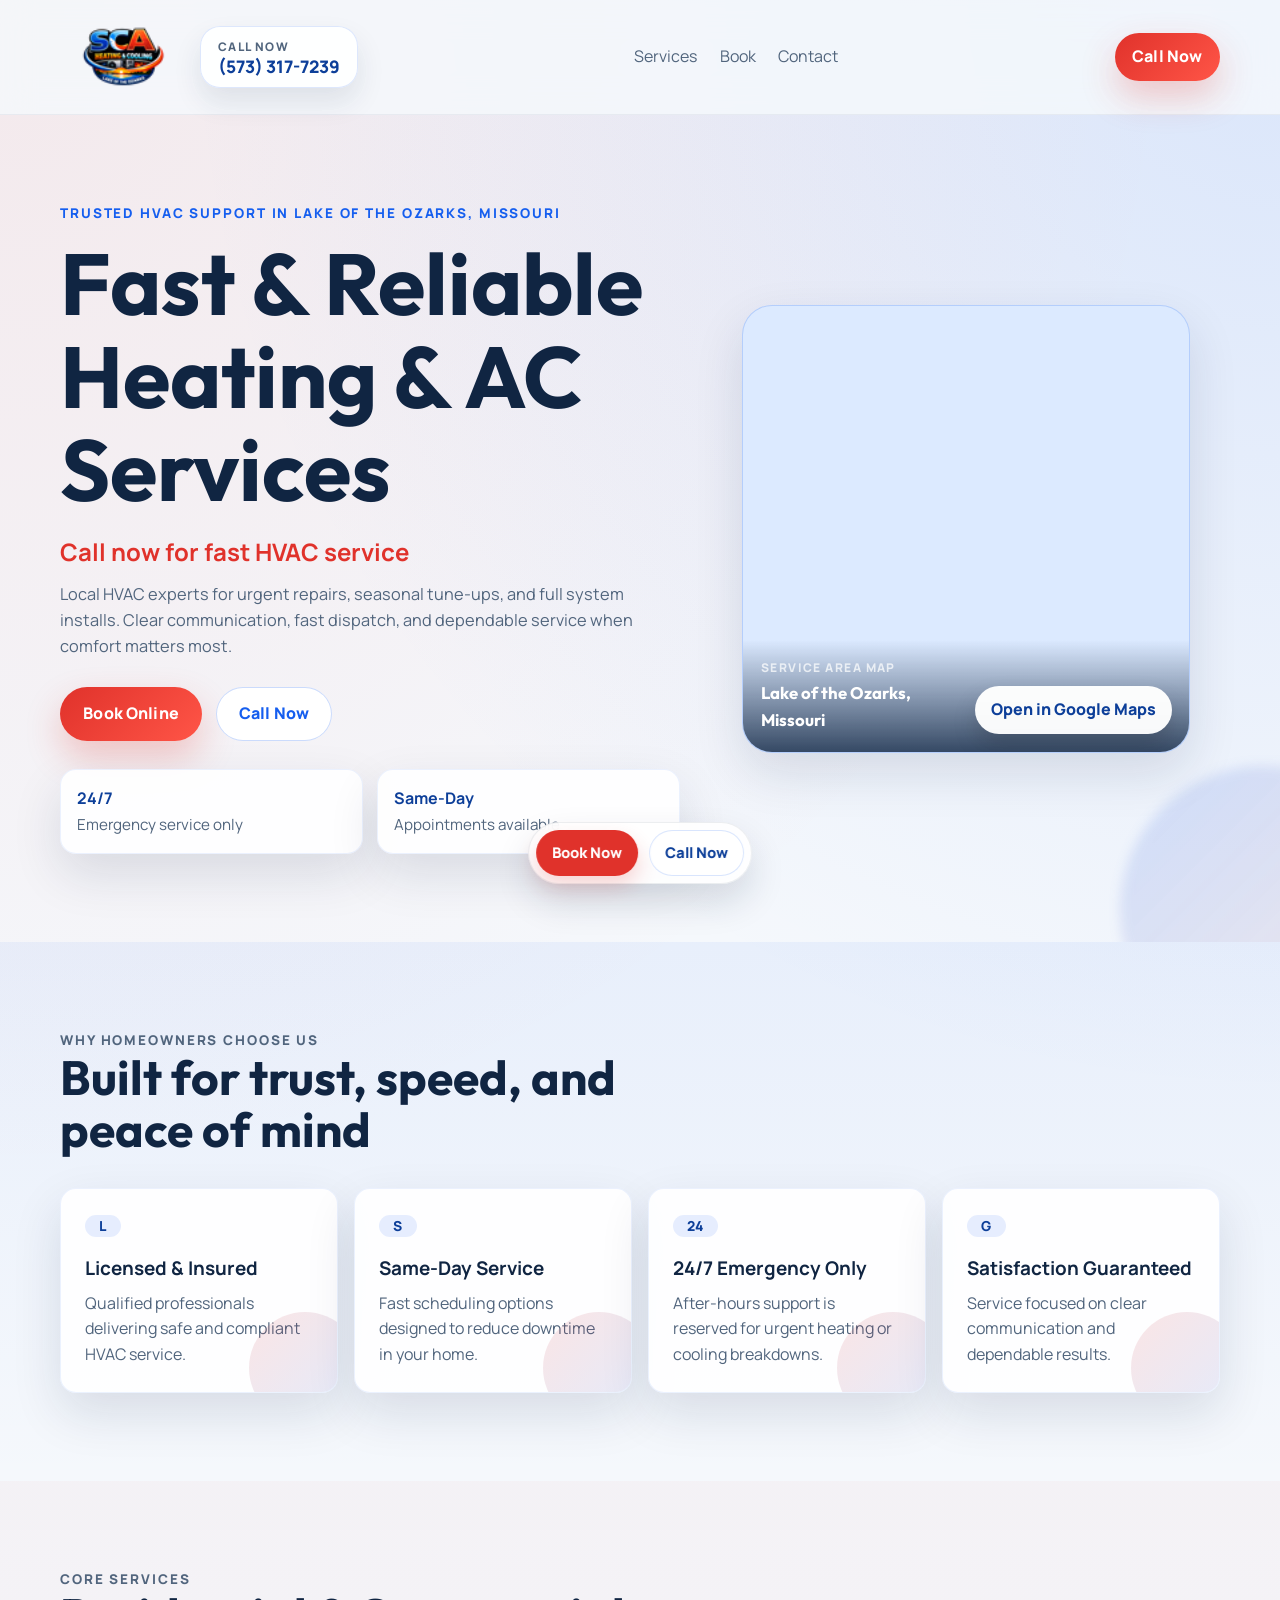
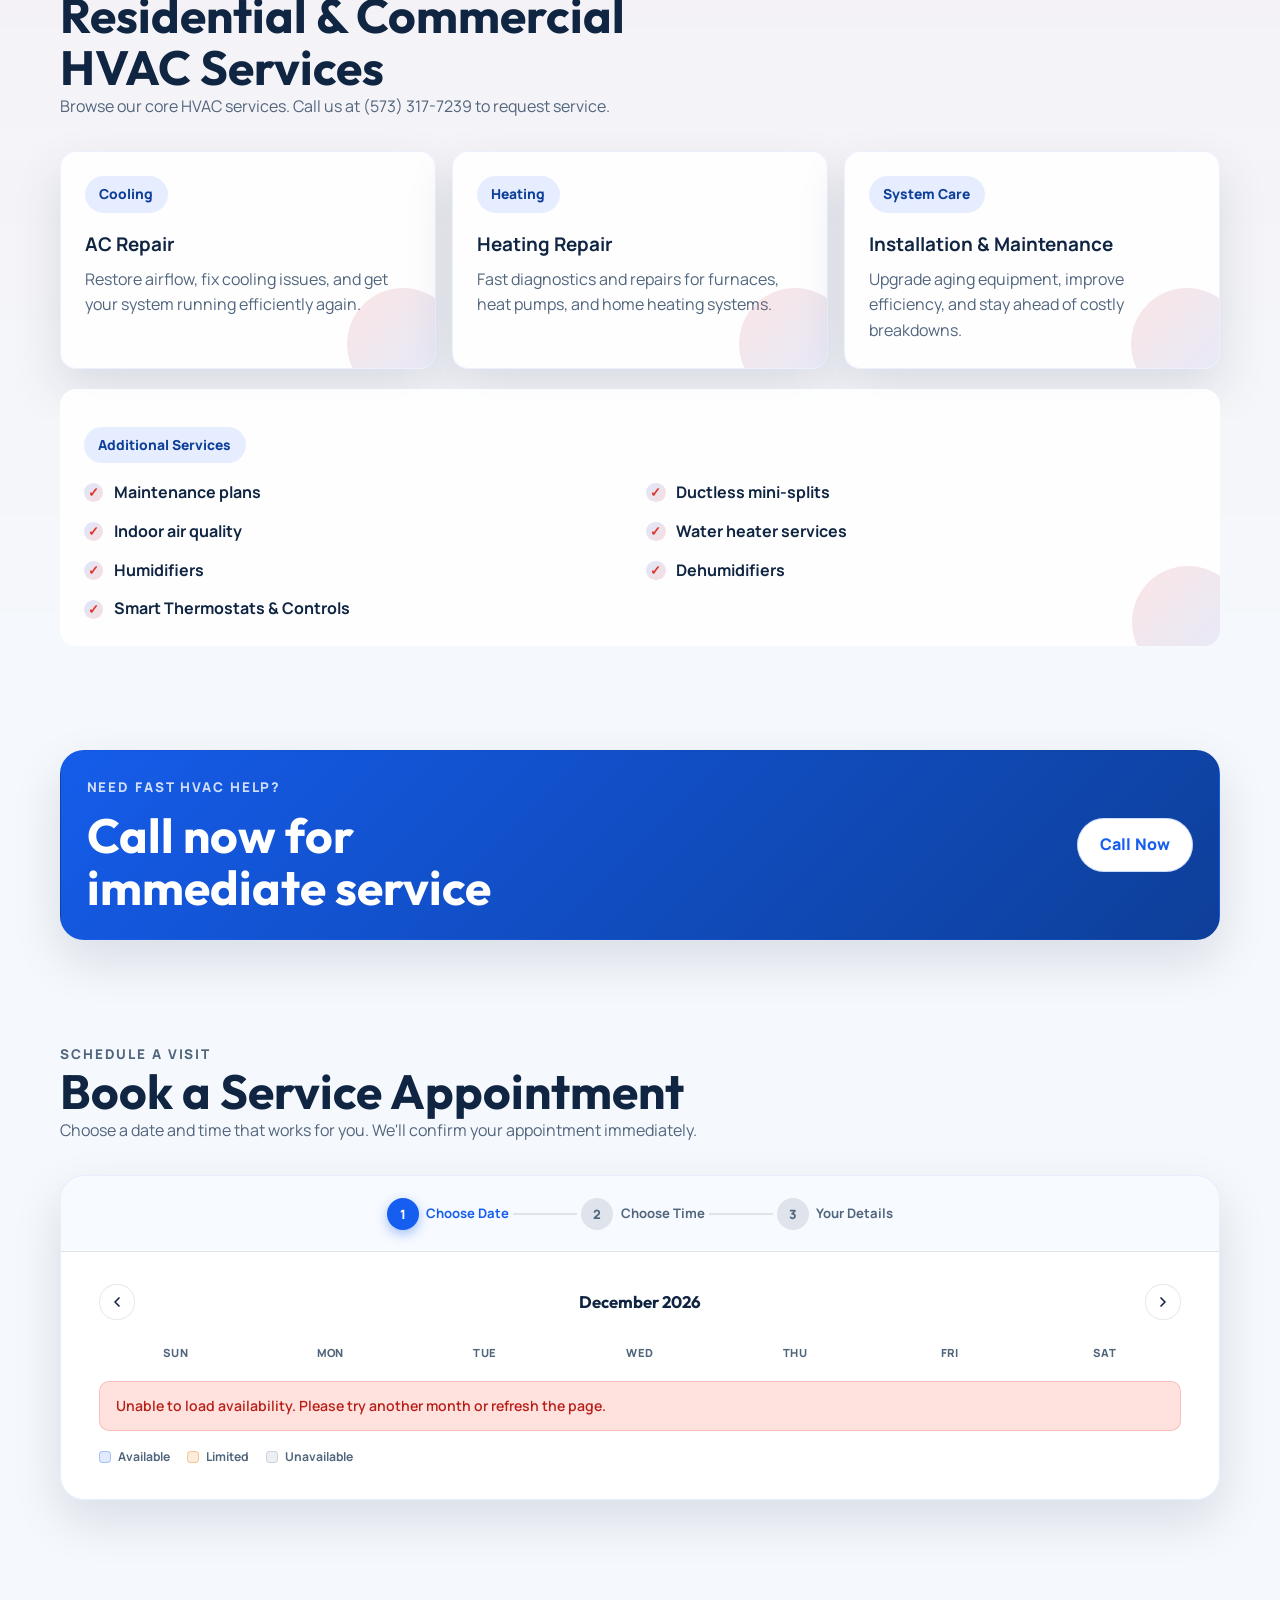
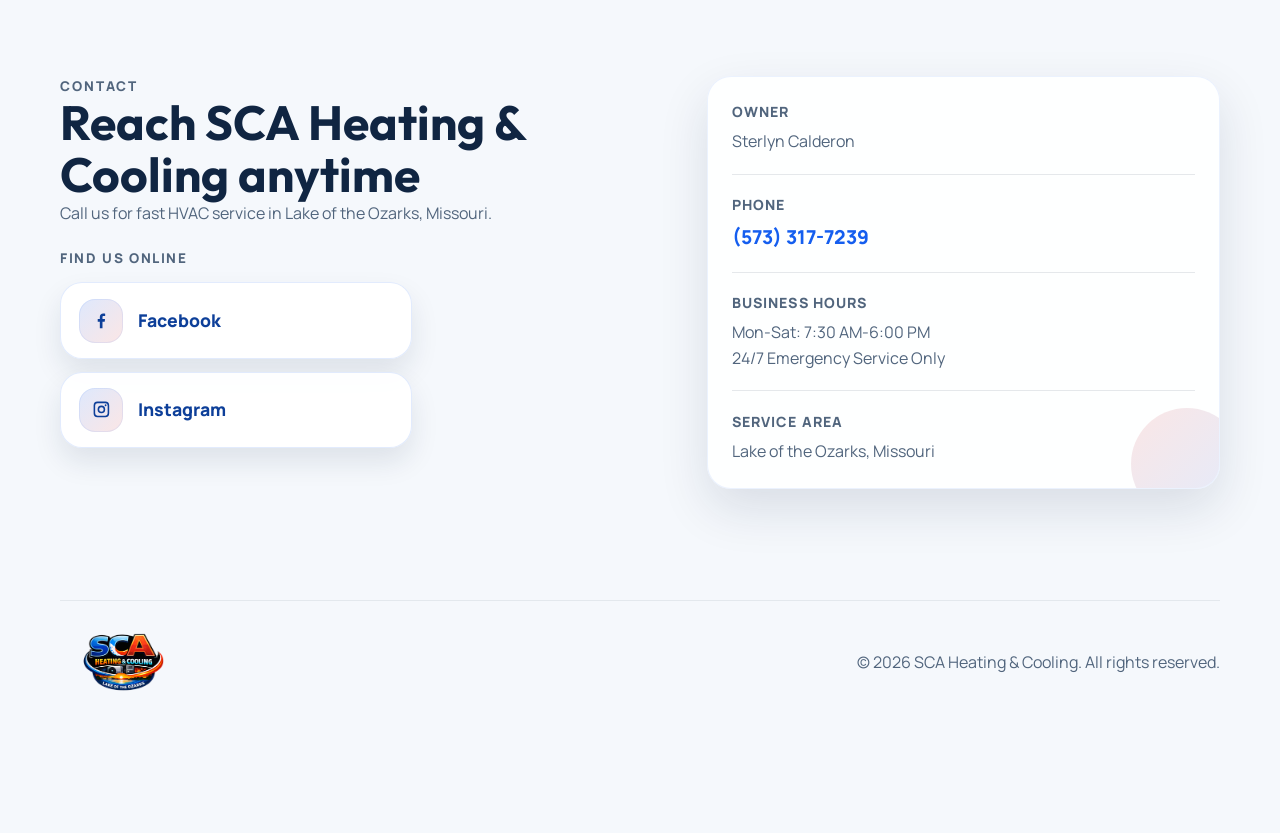
==== commit 16fa126b: "Add real-time booking widget integrated with booking API - Monthly calendar with skeleton loading, a" ====
--- a/index.html
+++ b/index.html
@@ -3,245 +3,79 @@
 <head>
   <meta charset="UTF-8">
   <meta name="viewport" content="width=device-width, initial-scale=1.0">
-  <title>SCA Heating &amp; Cooling | Lake of the Ozarks, MO</title>
+  <title>SCA Heating &amp; Cooling | HVAC Services in Missouri</title>
   <meta
     id="meta-description"
     name="description"
-    content="Licensed HVAC contractor at Lake of the Ozarks, MO. AC repair, heating repair, installations, and 24/7 emergency service. Same-day appointments. Call (573) 317-7239."
+    content="SCA Heating and Cooling provides fast and reliable heating and AC services in Lake of the Ozarks, Missouri. Call us for HVAC repairs, maintenance, and installations."
   >
-  <meta name="keywords" content="HVAC Lake of the Ozarks, AC repair Osage Beach, heating repair Camdenton, furnace repair Missouri, HVAC contractor, air conditioning service, emergency HVAC, ductless mini-split, indoor air quality">
-  <meta name="author" content="SCA Heating &amp; Cooling">
-  <meta name="robots" content="index, follow">
-  <link rel="canonical" href="https://scahc.com/">
-
+  <link rel="icon" href="assets/sca-logo-96.png" type="image/png">
+  <meta property="og:title" content="SCA Heating &amp; Cooling | HVAC Services in Missouri">
+  <meta property="og:description" content="Fast and reliable heating and AC services in Lake of the Ozarks, Missouri. Call (573) 317-7239 for 24/7 emergency service.">
   <meta property="og:type" content="website">
-  <meta property="og:url" content="https://scahc.com/">
-  <meta property="og:title" content="SCA Heating &amp; Cooling | HVAC Service at Lake of the Ozarks, MO">
-  <meta property="og:description" content="Licensed HVAC contractor offering AC repair, heating repair, installations, and 24/7 emergency service at Lake of the Ozarks, Missouri.">
-  <meta property="og:image" content="https://scahc.com/assets/sca-logo.png">
-  <meta property="og:locale" content="en_US">
-
-  <meta name="twitter:card" content="summary_large_image">
-  <meta name="twitter:title" content="SCA Heating &amp; Cooling | HVAC at Lake of the Ozarks, MO">
-  <meta name="twitter:description" content="Fast, licensed HVAC service at Lake of the Ozarks. Call (573) 317-7239.">
-  <meta name="twitter:image" content="https://scahc.com/assets/sca-logo.png">
-
-  <meta name="theme-color" content="#155eef">
-  <meta name="geo.region" content="US-MO">
-  <meta name="geo.placename" content="Lake of the Ozarks, Missouri">
-
-  <link rel="icon" type="image/png" sizes="96x96" href="assets/sca-logo-96.png">
-  <link rel="apple-touch-icon" href="assets/sca-logo-320.png">
-
+  <meta property="og:image" content="assets/sca-logo-320.png">
   <link rel="preconnect" href="https://fonts.googleapis.com">
   <link rel="preconnect" href="https://fonts.gstatic.com" crossorigin>
   <link
     href="https://fonts.googleapis.com/css2?family=Manrope:wght@400;500;600;700;800&family=Outfit:wght@500;600;700&display=swap"
     rel="stylesheet"
   >
-  <link rel="stylesheet" href="css/variables.css">
-  <link rel="stylesheet" href="css/base.css">
-  <link rel="stylesheet" href="css/layout.css">
-  <link rel="stylesheet" href="css/components.css">
-  <link rel="stylesheet" href="css/sections.css">
-  <link rel="stylesheet" href="css/responsive.css">
-
-  <script type="application/ld+json">
-  {
-    "@context": "https://schema.org",
-    "@type": "HVACBusiness",
-    "name": "SCA Heating & Cooling",
-    "image": "https://scahc.com/assets/sca-logo.png",
-    "logo": "https://scahc.com/assets/sca-logo.png",
-    "url": "https://scahc.com/",
-    "telephone": "+1-573-317-7239",
-    "priceRange": "$$",
-    "founder": "Sterlyn Calderon",
-    "address": {
-      "@type": "PostalAddress",
-      "addressRegion": "MO",
-      "addressLocality": "Lake of the Ozarks",
-      "addressCountry": "US"
-    },
-    "areaServed": [
-      { "@type": "City", "name": "Osage Beach" },
-      { "@type": "City", "name": "Lake Ozark" },
-      { "@type": "City", "name": "Camdenton" },
-      { "@type": "City", "name": "Sunrise Beach" },
-      { "@type": "City", "name": "Laurie" },
-      { "@type": "City", "name": "Gravois Mills" },
-      { "@type": "City", "name": "Versailles" },
-      { "@type": "City", "name": "Eldon" },
-      { "@type": "City", "name": "Linn Creek" },
-      { "@type": "City", "name": "Climax Springs" },
-      { "@type": "City", "name": "Stover" },
-      { "@type": "City", "name": "Roach" }
-    ],
-    "openingHoursSpecification": [
-      {
-        "@type": "OpeningHoursSpecification",
-        "dayOfWeek": ["Monday", "Tuesday", "Wednesday", "Thursday", "Friday", "Saturday"],
-        "opens": "07:30",
-        "closes": "18:00"
-      }
-    ],
-    "sameAs": [
-      "https://www.facebook.com/share/1GosbPyEkh/?mibextid=wwXIfr",
-      "https://www.instagram.com/scaheatingcooling"
-    ],
-    "hasOfferCatalog": {
-      "@type": "OfferCatalog",
-      "name": "HVAC Services",
-      "itemListElement": [
-        { "@type": "Offer", "itemOffered": { "@type": "Service", "name": "AC Repair" } },
-        { "@type": "Offer", "itemOffered": { "@type": "Service", "name": "Heating Repair" } },
-        { "@type": "Offer", "itemOffered": { "@type": "Service", "name": "HVAC Installation & Maintenance" } },
-        { "@type": "Offer", "itemOffered": { "@type": "Service", "name": "Ductless Mini-Splits" } },
-        { "@type": "Offer", "itemOffered": { "@type": "Service", "name": "Indoor Air Quality" } },
-        { "@type": "Offer", "itemOffered": { "@type": "Service", "name": "Smart Thermostats" } }
-      ]
-    }
-  }
-  </script>
-
-  <script type="application/ld+json">
-  {
-    "@context": "https://schema.org",
-    "@type": "FAQPage",
-    "mainEntity": [
-      {
-        "@type": "Question",
-        "name": "How fast can you get to my home?",
-        "acceptedAnswer": {
-          "@type": "Answer",
-          "text": "We offer same-day appointments whenever possible during business hours, and 24/7 response for true heating or cooling emergencies."
-        }
-      },
-      {
-        "@type": "Question",
-        "name": "Do you Provide free estimates?",
-        "acceptedAnswer": {
-          "@type": "Answer",
-          "text": "Yes, estimates on new system installations and replacements are always free."
-        }
-      },
-      {
-        "@type": "Question",
-        "name": "What brands of HVAC equipment do you service?",
-        "acceptedAnswer": {
-          "@type": "Answer",
-          "text": "We service all major brands including Carrier, Trane, Lennox, Goodman, Rheem, Bryant, York, and American Standard."
-        }
-      },
-      {
-        "@type": "Question",
-        "name": "Are you licensed and insured?",
-        "acceptedAnswer": {
-          "@type": "Answer",
-          "text": "Yes. SCA Heating & Cooling is fully licensed and insured."
-        }
-      },
-      {
-        "@type": "Question",
-        "name": "Do you offer financing on new systems?",
-        "acceptedAnswer": {
-          "@type": "Answer",
-          "text": "Yes, financing options are available for qualifying customers on full system replacements."
-        }
-      }
-    ]
-  }
-  </script>
+  <link rel="stylesheet" href="styles.css">
 </head>
 <body>
   <div class="site-shell">
     <header class="topbar">
       <div class="container topbar__inner">
         <div class="topbar__brand-group">
-          <a class="brand" href="#hero" aria-label="SCA Heating and Cooling home">
+          <a class="brand" href="#hero" aria-label="SCA Heating and Cooling home" data-i18n-aria-label="aria.home">
             <img
               class="brand__logo"
-              src="assets/sca-logo.png"
+              src="assets/sca-logo-96.png"
               alt="SCA Heating and Cooling logo"
+              width="96"
+              height="64"
+              data-i18n-alt="aria.logo_alt"
             >
-            <span class="brand__name">
-              <strong>SCA</strong>
-              <span>Heating &amp; Cooling</span>
-            </span>
           </a>
+          <a class="topbar__phone" href="tel:+15733177239" aria-label="Call SCA Heating and Cooling at 573-317-7239" data-i18n-aria-label="aria.call_phone">
+            <span class="topbar__phone-label">Call Now</span>
+            <span class="topbar__phone-number">(573) 317-7239</span>
+          </a>
         </div>
         <nav class="nav" aria-label="Primary" data-i18n-aria-label="aria.primary_nav">
-          <a href="#about">About</a>
-          <a href="#services">Services</a>
-          <a href="#faq">FAQ</a>
-          <a href="#contact">Contact</a>
+          <a href="#services" data-i18n="nav.services">Services</a>
+          <a href="#booking">Book</a>
+          <a href="#contact" data-i18n="nav.contact">Contact</a>
         </nav>
         <div class="topbar__actions">
-          <a class="topbar__phone-inline" href="tel:+15733177239" aria-label="Call (573) 317-7239">
-            <svg class="topbar__phone-icon" viewBox="0 0 24 24" aria-hidden="true" focusable="false">
-              <path d="M6.6 10.8c1.4 2.8 3.8 5.1 6.6 6.6l2.2-2.2c.3-.3.7-.4 1-.2 1.1.4 2.3.6 3.6.6.6 0 1 .4 1 1V20c0 .6-.4 1-1 1C10.6 21 3 13.4 3 4c0-.6.4-1 1-1h3.5c.6 0 1 .4 1 1 0 1.3.2 2.5.6 3.6.1.3 0 .7-.2 1L6.6 10.8z"/>
-            </svg>
-            <span>(573) 317-7239</span>
-          </a>
-          <button class="dark-toggle" id="dark-toggle" aria-label="Toggle dark mode">
-            <svg class="dark-toggle__sun" viewBox="0 0 24 24" aria-hidden="true"><path d="M12 17a5 5 0 1 0 0-10 5 5 0 0 0 0 10zm0-13a1 1 0 0 0 1-1V2a1 1 0 0 0-2 0v1a1 1 0 0 0 1 1zm0 16a1 1 0 0 0-1 1v1a1 1 0 0 0 2 0v-1a1 1 0 0 0-1-1zm9-9h-1a1 1 0 0 0 0 2h1a1 1 0 0 0 0-2zM4 11H3a1 1 0 0 0 0 2h1a1 1 0 0 0 0-2zm14.66-6.24-.71-.71a1 1 0 0 0-1.41 1.41l.71.71a1 1 0 0 0 1.41-1.41zM7.05 17.66l-.71-.71a1 1 0 0 0-1.41 1.41l.71.71a1 1 0 0 0 1.41-1.41zm11.62 1.41-.71-.71a1 1 0 0 0-1.41 1.41l.71.71a1 1 0 0 0 1.41-1.41zM5.34 6.17a1 1 0 0 0 1.41-1.41l-.71-.71a1 1 0 0 0-1.41 1.41z"/></svg>
-            <svg class="dark-toggle__moon" viewBox="0 0 24 24" aria-hidden="true"><path d="M21 12.79A9 9 0 1 1 11.21 3 7 7 0 0 0 21 12.79z"/></svg>
-          </button>
-          <a class="button button--small request-trigger" href="#booking">Book Now</a>
-          <button class="hamburger" id="hamburger" aria-label="Open menu" aria-expanded="false" aria-controls="mobile-menu">
-            <span></span><span></span><span></span>
-          </button>
+          <a class="button button--small" href="tel:+15733177239">Call Now</a>
         </div>
       </div>
-      <nav class="mobile-menu" id="mobile-menu" aria-label="Mobile navigation" hidden>
-        <div class="container mobile-menu__inner">
-          <a class="mobile-menu__link" href="#about" data-mobile-close>About</a>
-          <a class="mobile-menu__link" href="#services" data-mobile-close>Services</a>
-          <a class="mobile-menu__link" href="#service-areas" data-mobile-close>Service Areas</a>
-          <a class="mobile-menu__link" href="#reviews" data-mobile-close>Reviews</a>
-          <a class="mobile-menu__link" href="#faq" data-mobile-close>FAQ</a>
-          <a class="mobile-menu__link" href="#contact" data-mobile-close>Contact</a>
-          <a class="mobile-menu__phone" href="tel:+15733177239">
-            <svg viewBox="0 0 24 24" aria-hidden="true"><path d="M6.6 10.8c1.4 2.8 3.8 5.1 6.6 6.6l2.2-2.2c.3-.3.7-.4 1-.2 1.1.4 2.3.6 3.6.6.6 0 1 .4 1 1V20c0 .6-.4 1-1 1C10.6 21 3 13.4 3 4c0-.6.4-1 1-1h3.5c.6 0 1 .4 1 1 0 1.3.2 2.5.6 3.6.1.3 0 .7-.2 1L6.6 10.8z"/></svg>
-            (573) 317-7239
-          </a>
-        </div>
-      </nav>
     </header>
 
     <main>
       <section class="hero section" id="hero">
         <div class="container hero__grid">
           <div class="hero__content reveal">
-            <p class="eyebrow" data-i18n="hero.eyebrow">Your neighbors in Heating &amp; Cooling — Lake of the Ozarks, MO</p>
-            <h1 data-i18n="hero.title">Your Friends in Heating &amp; AC Service</h1>
-            <p class="hero__lead" data-i18n="hero.lead">A real person answers — 24 hours a day, 7 days a week</p>
-            <p class="hero__copy" data-i18n="hero.copy">
-              Locally owned and operated at the Lake of the Ozarks. We treat every home like our own —
-              honest assessments, upfront pricing, and same-day service when you need it most.
+            <p class="eyebrow" data-i18n="hero.eyebrow">Trusted HVAC Support in Lake of the Ozarks, Missouri</p>
+            <h1 data-i18n="hero.title">Fast &amp; Reliable Heating &amp; AC Services</h1>
+            <p class="hero__lead">Call now for fast HVAC service</p>
+            <p class="hero__copy">
+              Local HVAC experts for urgent repairs, seasonal tune-ups, and full system installs.
+              Clear communication, fast dispatch, and dependable service when comfort matters most.
             </p>
             <div class="hero__actions">
-              <a class="button request-trigger" href="#booking" data-i18n="common.book_now">Book Now</a>
-              <a class="button button--ghost" href="tel:+15733177239" data-i18n="hero.call_button">Call (573) 317-7239</a>
-            </div>
-            <ul class="hero__bullets" aria-label="Key promises">
-              <li><span class="hero__check" aria-hidden="true">&#10003;</span> Licensed &amp; insured technicians</li>
-              <li><span class="hero__check" aria-hidden="true">&#10003;</span> Free estimates on installations</li>
-              <li><span class="hero__check" aria-hidden="true">&#10003;</span> Upfront pricing &mdash; no surprises</li>
-              <li><span class="hero__check" aria-hidden="true">&#10003;</span> Locally owned &amp; operated</li>
-            </ul>
+              <a class="button" href="#booking">Book Online</a>
+              <a class="button button--ghost" href="tel:+15733177239">Call Now</a>
+            </div>
             <div class="hero__stats" aria-label="Key highlights" data-i18n-aria-label="aria.key_highlights">
               <div class="stat-card">
                 <strong>24/7</strong>
-                <span>Real person answers</span>
+                <span data-i18n="hero.stat_emergency">Emergency service only</span>
               </div>
               <div class="stat-card">
-                <strong>Same-Day</strong>
-                <span>Appointments available</span>
-              </div>
-              <div class="stat-card stat-card--accent">
-                <strong>&#9733;&#9733;&#9733;&#9733;&#9733;</strong>
-                <span>5-Star Google Reviews</span>
+                <strong data-i18n="hero.stat_same_day_title">Same-Day</strong>
+                <span data-i18n="hero.stat_same_day_copy">Appointments available</span>
               </div>
             </div>
           </div>
@@ -298,116 +132,14 @@
             </article>
             <article class="badge-card reveal">
               <div class="badge-card__icon" aria-hidden="true">24</div>
-              <h3>Real Person, 24/7</h3>
-              <p>Call any time — a real person answers, not a machine. No voicemail for emergencies.</p>
+              <h3 data-i18n="trust.card3_title">24/7 Emergency Only</h3>
+              <p data-i18n="trust.card3_copy">After-hours support is reserved for urgent heating or cooling breakdowns.</p>
             </article>
             <article class="badge-card reveal">
               <div class="badge-card__icon" aria-hidden="true">G</div>
               <h3 data-i18n="trust.card4_title">Satisfaction Guaranteed</h3>
               <p data-i18n="trust.card4_copy">Service focused on clear communication and dependable results.</p>
             </article>
-          </div>
-        </div>
-      </section>
-
-      <section class="how-it-works section section--tight" id="how-it-works">
-        <div class="container">
-          <div class="section-heading reveal">
-            <p class="eyebrow">Simple Process</p>
-            <h2>How it works</h2>
-            <p>From your first call to a fixed system — we keep it simple and stress-free.</p>
-          </div>
-          <div class="steps-grid reveal">
-            <div class="step-card">
-              <div class="step-card__number">1</div>
-              <h3>Call or Book Online</h3>
-              <p>Reach us by phone, WhatsApp, or the online form — a real person responds fast.</p>
-            </div>
-            <div class="step-card">
-              <div class="step-card__number">2</div>
-              <h3>We Schedule Your Visit</h3>
-              <p>We confirm a same-day or next-day appointment that works for your schedule.</p>
-            </div>
-            <div class="step-card">
-              <div class="step-card__number">3</div>
-              <h3>Review the Estimate</h3>
-              <p>Our technician diagnoses the issue and gives you a clear, upfront price — no surprises.</p>
-            </div>
-            <div class="step-card">
-              <div class="step-card__number">4</div>
-              <h3>Problem Solved</h3>
-              <p>We complete the job right, clean up, and follow up to make sure you're 100% satisfied.</p>
-            </div>
-          </div>
-        </div>
-      </section>
-
-      <section class="brands section section--tight">
-        <div class="container">
-          <p class="brands__label reveal">Brands We Service &amp; Install</p>
-          <div class="brands-grid reveal">
-            <span class="brand-badge">Carrier</span>
-            <span class="brand-badge">Trane</span>
-            <span class="brand-badge">Lennox</span>
-            <span class="brand-badge">Goodman</span>
-            <span class="brand-badge">Rheem</span>
-            <span class="brand-badge">Bryant</span>
-            <span class="brand-badge">York</span>
-            <span class="brand-badge">American Standard</span>
-          </div>
-        </div>
-      </section>
-
-      <section class="about section" id="about">
-        <div class="container about__grid">
-          <div class="about__content reveal">
-            <p class="eyebrow" data-i18n="about.eyebrow">About SCA Heating &amp; Cooling</p>
-            <h2 data-i18n="about.title">Locally owned. Built on trust.</h2>
-            <p data-i18n="about.copy1">
-              SCA Heating &amp; Cooling is a locally owned HVAC contractor based at the
-              Lake of the Ozarks. Founded by Sterlyn Calderon, our team treats every
-              home like our own &mdash; showing up on time, explaining the work clearly,
-              and standing behind every job we do.
-            </p>
-            <p data-i18n="about.copy2">
-              Whether you need a fast repair on a 95&deg;F afternoon or a complete system
-              upgrade before winter, we bring the same level of care: honest assessments,
-              fair pricing, and the workmanship that keeps your home comfortable year
-              after year.
-            </p>
-            <div class="about__highlights">
-              <div class="about__highlight">
-                <strong>Licensed &amp; Insured</strong>
-                <span>Fully credentialed for your peace of mind</span>
-              </div>
-              <div class="about__highlight">
-                <strong>Local Experts</strong>
-                <span>We live and work in the Lake area</span>
-              </div>
-              <div class="about__highlight">
-                <strong>Honest Pricing</strong>
-                <span>No upsells, no surprise fees</span>
-              </div>
-              <div class="about__highlight">
-                <strong>All Brands Serviced</strong>
-                <span>Carrier, Trane, Lennox, Goodman &amp; more</span>
-              </div>
-            </div>
-            <a class="button request-trigger" href="#booking" data-service="Installation and Maintenance" data-i18n="about.cta">Request a Free Quote</a>
-          </div>
-          <div class="about__visual reveal reveal--delay">
-            <div class="about__image-wrap">
-              <img
-                src="assets/sca-logo-320.png"
-                alt="SCA Heating and Cooling owner Sterlyn Calderon and team logo"
-                loading="lazy"
-              >
-              <div class="about__owner-card">
-                <span class="about__owner-label">Owner</span>
-                <strong>Sterlyn Calderon</strong>
-                <span>Lead HVAC Technician</span>
-              </div>
-            </div>
           </div>
         </div>
       </section>
@@ -417,153 +149,38 @@
           <div class="section-heading reveal">
             <p class="eyebrow" data-i18n="services.eyebrow">Core Services</p>
             <h2 data-i18n="services.title">Residential &amp; Commercial HVAC Services</h2>
-            <p data-i18n="services.copy">Tap any service to open the floating request form with that option preselected.</p>
+            <p data-i18n="services.copy">Browse our core HVAC services. Call us at (573) 317-7239 to request service.</p>
           </div>
 
           <div class="services-grid">
-            <a class="service-card service-card--interactive reveal request-trigger" href="#booking" data-service="AC Repair">
+            <article class="service-card reveal">
               <span class="service-card__label" data-i18n="services.card1_label">Cooling</span>
               <h3 data-i18n="services.card1_title">AC Repair</h3>
               <p data-i18n="services.card1_copy">Restore airflow, fix cooling issues, and get your system running efficiently again.</p>
-              <span class="service-card__cta" data-i18n="services.card_cta">Request this service</span>
-            </a>
-            <a class="service-card service-card--interactive reveal request-trigger" href="#booking" data-service="Heating Repair">
+            </article>
+            <article class="service-card reveal">
               <span class="service-card__label" data-i18n="services.card2_label">Heating</span>
               <h3 data-i18n="services.card2_title">Heating Repair</h3>
               <p data-i18n="services.card2_copy">Fast diagnostics and repairs for furnaces, heat pumps, and home heating systems.</p>
-              <span class="service-card__cta" data-i18n="services.card_cta">Request this service</span>
-            </a>
-            <a class="service-card service-card--interactive reveal request-trigger" href="#booking" data-service="Installation and Maintenance">
+            </article>
+            <article class="service-card reveal">
               <span class="service-card__label" data-i18n="services.card3_label">System Care</span>
               <h3 data-i18n="services.card3_title">Installation &amp; Maintenance</h3>
               <p data-i18n="services.card3_copy">Upgrade aging equipment, improve efficiency, and stay ahead of costly breakdowns.</p>
-              <span class="service-card__cta" data-i18n="services.card_cta">Request this service</span>
-            </a>
+            </article>
           </div>
           <div class="offer-panel reveal">
             <span class="offer-panel__label" data-i18n="services.additional_label">Additional Services</span>
             <ul class="offer-list">
-              <li><a class="offer-link request-trigger" href="#booking" data-service="Maintenance Plans" data-i18n="services.offer1">Maintenance plans</a></li>
-              <li><a class="offer-link request-trigger" href="#booking" data-service="Ductless Mini-Splits" data-i18n="services.offer2">Ductless mini-splits</a></li>
-              <li><a class="offer-link request-trigger" href="#booking" data-service="Indoor Air Quality" data-i18n="services.offer3">Indoor air quality</a></li>
-              <li><a class="offer-link request-trigger" href="#booking" data-service="Water Heater Services" data-i18n="services.offer4">Water heater services</a></li>
-              <li><a class="offer-link request-trigger" href="#booking" data-service="Humidifiers" data-i18n="services.offer5">Humidifiers</a></li>
-              <li><a class="offer-link request-trigger" href="#booking" data-service="Dehumidifiers" data-i18n="services.offer6">Dehumidifiers</a></li>
-              <li><a class="offer-link request-trigger" href="#booking" data-service="Smart Thermostats and Controls" data-i18n="services.offer7">Smart Thermostats &amp; Controls</a></li>
+              <li><span class="offer-link" data-i18n="services.offer1">Maintenance plans</span></li>
+              <li><span class="offer-link" data-i18n="services.offer2">Ductless mini-splits</span></li>
+              <li><span class="offer-link" data-i18n="services.offer3">Indoor air quality</span></li>
+              <li><span class="offer-link" data-i18n="services.offer4">Water heater services</span></li>
+              <li><span class="offer-link" data-i18n="services.offer5">Humidifiers</span></li>
+              <li><span class="offer-link" data-i18n="services.offer6">Dehumidifiers</span></li>
+              <li><span class="offer-link" data-i18n="services.offer7">Smart Thermostats &amp; Controls</span></li>
             </ul>
           </div>
-        </div>
-      </section>
-
-      <section class="service-areas section" id="service-areas">
-        <div class="container">
-          <div class="section-heading reveal">
-            <p class="eyebrow" data-i18n="areas.eyebrow">Service Areas</p>
-            <h2 data-i18n="areas.title">Proudly serving the entire Lake of the Ozarks</h2>
-            <p data-i18n="areas.copy">
-              Fast HVAC service across the lake region. If your town isn't listed,
-              call us &mdash; chances are we cover it too.
-            </p>
-          </div>
-          <ul class="areas-grid reveal">
-            <li><span class="areas-grid__pin" aria-hidden="true">&#9679;</span> Osage Beach</li>
-            <li><span class="areas-grid__pin" aria-hidden="true">&#9679;</span> Lake Ozark</li>
-            <li><span class="areas-grid__pin" aria-hidden="true">&#9679;</span> Camdenton</li>
-            <li><span class="areas-grid__pin" aria-hidden="true">&#9679;</span> Sunrise Beach</li>
-            <li><span class="areas-grid__pin" aria-hidden="true">&#9679;</span> Laurie</li>
-            <li><span class="areas-grid__pin" aria-hidden="true">&#9679;</span> Gravois Mills</li>
-            <li><span class="areas-grid__pin" aria-hidden="true">&#9679;</span> Versailles</li>
-            <li><span class="areas-grid__pin" aria-hidden="true">&#9679;</span> Eldon</li>
-            <li><span class="areas-grid__pin" aria-hidden="true">&#9679;</span> Linn Creek</li>
-            <li><span class="areas-grid__pin" aria-hidden="true">&#9679;</span> Climax Springs</li>
-            <li><span class="areas-grid__pin" aria-hidden="true">&#9679;</span> Stover</li>
-            <li><span class="areas-grid__pin" aria-hidden="true">&#9679;</span> Roach</li>
-          </ul>
-          <p class="areas-note reveal">
-            Not sure if we cover your area?
-            <a href="tel:+15733177239">Call (573) 317-7239</a>
-            and we'll let you know right away.
-          </p>
-        </div>
-      </section>
-
-      <section class="reviews section" id="reviews">
-        <div class="container">
-          <div class="section-heading reveal">
-            <p class="eyebrow" data-i18n="reviews.eyebrow">What Customers Say</p>
-            <h2 data-i18n="reviews.title">Trusted by homeowners across the lake</h2>
-            <p data-i18n="reviews.copy">Real feedback from real neighbors. Leave us a review on Facebook or Google after your service.</p>
-          </div>
-          <div class="reviews-grid">
-            <article class="review-card reveal">
-              <div class="review-card__stars" aria-label="5 out of 5 stars">&#9733;&#9733;&#9733;&#9733;&#9733;</div>
-              <p>"Showed up the same day my AC quit working in the middle of summer. Fast, polite, and the price was exactly what they quoted. Highly recommend."</p>
-              <div class="review-card__author">
-                <strong>&mdash; Local Homeowner</strong>
-                <span>Osage Beach, MO</span>
-              </div>
-            </article>
-            <article class="review-card reveal">
-              <div class="review-card__stars" aria-label="5 out of 5 stars">&#9733;&#9733;&#9733;&#9733;&#9733;</div>
-              <p>"Sterlyn is honest and knows his craft. Replaced our old furnace, walked us through the options, and the install was clean. Will use SCA again."</p>
-              <div class="review-card__author">
-                <strong>&mdash; Lake Resident</strong>
-                <span>Camdenton, MO</span>
-              </div>
-            </article>
-            <article class="review-card reveal">
-              <div class="review-card__stars" aria-label="5 out of 5 stars">&#9733;&#9733;&#9733;&#9733;&#9733;</div>
-              <p>"Called late on a Saturday, they were here within the hour. Got our heat back up running before the cold front rolled in. Lifesavers."</p>
-              <div class="review-card__author">
-                <strong>&mdash; Family at the Lake</strong>
-                <span>Lake Ozark, MO</span>
-              </div>
-            </article>
-          </div>
-          <div class="reviews-cta reveal">
-            <a class="button button--ghost" href="https://www.facebook.com/share/1GosbPyEkh/?mibextid=wwXIfr" target="_blank" rel="noreferrer">Read more on Facebook</a>
-          </div>
-        </div>
-      </section>
-
-      <section class="booking section" id="booking">
-        <div class="container booking__layout">
-          <div class="booking__intro reveal">
-            <p class="eyebrow" data-i18n="booking.eyebrow">Request Service</p>
-            <h2 data-i18n="booking.title">Tell us what you need &mdash; we'll be in touch fast</h2>
-            <p data-i18n="booking.copy">
-              Fill out the request form and we'll call you back shortly to confirm
-              the appointment time that works best for your home. For emergencies,
-              call us directly anytime.
-            </p>
-            <ul class="booking__bullets">
-              <li><span class="booking__check" aria-hidden="true">&#10003;</span> Same-day appointments available</li>
-              <li><span class="booking__check" aria-hidden="true">&#10003;</span> 24/7 emergency response</li>
-              <li><span class="booking__check" aria-hidden="true">&#10003;</span> Free estimates on installations</li>
-              <li><span class="booking__check" aria-hidden="true">&#10003;</span> Licensed &amp; insured technicians</li>
-            </ul>
-            <div class="booking__actions">
-              <a class="button request-trigger" href="#request-modal" data-i18n="booking.open_form">Open Request Form</a>
-              <a class="button button--ghost" href="tel:+15733177239">Call (573) 317-7239</a>
-            </div>
-          </div>
-
-          <aside class="booking-emergency reveal reveal--delay" aria-label="24 hour emergency service">
-            <div class="booking-emergency__art" aria-hidden="true">
-              <img
-                class="booking-emergency__logo"
-                src="assets/sca-logo-320.png"
-                alt=""
-                width="320"
-                height="213"
-                loading="lazy"
-              >
-              <div class="booking-emergency__overlay">
-                <span class="booking-emergency__headline">24H</span>
-                <span class="booking-emergency__subhead" data-i18n="booking.emergency_subhead">Services</span>
-              </div>
-            </div>
-          </aside>
         </div>
       </section>
 
@@ -571,67 +188,151 @@
         <div class="container">
           <div class="cta-card reveal">
             <div>
-              <p class="eyebrow" data-i18n="cta.eyebrow">Ready to Book?</p>
-              <h2 data-i18n="cta.title">Don't wait - secure your appointment today</h2>
-            </div>
-            <a class="button appt-trigger" href="#appointment-modal">Schedule Now</a>
-          </div>
-        </div>
-      </section>
-
-      <section class="faq section" id="faq">
+              <p class="eyebrow">Need Fast HVAC Help?</p>
+              <h2>Call now for immediate service</h2>
+            </div>
+            <div class="cta-card__actions">
+              <a class="button button--ghost" href="tel:+15733177239">Call Now</a>
+            </div>
+          </div>
+        </div>
+      </section>
+
+      <!-- ── BOOKING ──────────────────────────────────────────────── -->
+      <section class="booking section" id="booking">
         <div class="container">
           <div class="section-heading reveal">
-            <p class="eyebrow" data-i18n="faq.eyebrow">Frequently Asked Questions</p>
-            <h2 data-i18n="faq.title">Answers to common HVAC Questions</h2>
-          </div>
-          <div class="faq-list reveal">
-            <details class="faq-item">
-              <summary>How fast can you get to my home?</summary>
-              <p>We offer same-day appointments whenever possible during business hours, and 24/7 response for true heating or cooling emergencies. Call (573) 317-7239 and we'll give you a clear ETA.</p>
-            </details>
-            <details class="faq-item">
-              <summary>Do you Provide free estimates?</summary>
-              <p>Yes &mdash; estimates on new system installations and replacements are always free. For diagnostic visits on existing equipment, we'll quote a flat service-call rate up front before any work begins.</p>
-            </details>
-            <details class="faq-item">
-              <summary>What brands of HVAC equipment do you service?</summary>
-              <p>We service all major brands including Carrier, Trane, Lennox, Goodman, Rheem, Bryant, York, American Standard, and more. If you're unsure, call us with your model number.</p>
-            </details>
-            <details class="faq-item">
-              <summary>Are you licensed and insured?</summary>
-              <p>Absolutely. SCA Heating &amp; Cooling is fully licensed and insured to protect your home and our technicians on every job.</p>
-            </details>
-            <details class="faq-item">
-              <summary>How often should I have my HVAC system serviced?</summary>
-              <p>We recommend a tune-up twice a year &mdash; once in spring for your AC and once in fall for your heating system. Regular maintenance extends equipment life and prevents costly breakdowns. Ask us about our maintenance plans.</p>
-            </details>
-            <details class="faq-item">
-              <summary>Do you offer financing on new systems?</summary>
-              <p>Yes, we have financing options available for qualifying customers on full system replacements. Call or fill out the booking form and we'll walk you through the details.</p>
-            </details>
-            <details class="faq-item">
-              <summary>What forms of payment do you accept?</summary>
-              <p>We accept cash, check, and all major credit cards (Visa, Mastercard, Discover, American Express).</p>
-            </details>
-            <details class="faq-item">
-              <summary>Do you offer warranties on your work?</summary>
-              <p>Yes. New equipment is covered by manufacturer warranties, and our workmanship is backed by our satisfaction guarantee. We'll go over specifics in writing before any installation.</p>
-            </details>
-          </div>
-        </div>
-      </section>
+            <p class="eyebrow">Schedule a Visit</p>
+            <h2>Book a Service Appointment</h2>
+            <p>Choose a date and time that works for you. We'll confirm your appointment immediately.</p>
+          </div>
+
+          <div class="bk-widget reveal reveal--delay" id="bk-widget">
+
+            <!-- Progress Steps -->
+            <div class="bk-steps" aria-label="Booking progress">
+              <div class="bk-step bk-step--active" data-step="1">
+                <span class="bk-step__dot">1</span>
+                <span class="bk-step__lbl">Choose Date</span>
+              </div>
+              <span class="bk-step__line" aria-hidden="true"></span>
+              <div class="bk-step" data-step="2">
+                <span class="bk-step__dot">2</span>
+                <span class="bk-step__lbl">Choose Time</span>
+              </div>
+              <span class="bk-step__line" aria-hidden="true"></span>
+              <div class="bk-step" data-step="3">
+                <span class="bk-step__dot">3</span>
+                <span class="bk-step__lbl">Your Details</span>
+              </div>
+            </div>
+
+            <!-- Panel 1: Calendar -->
+            <div class="bk-panel" id="bk-panel-1">
+              <div class="bk-cal">
+                <div class="bk-cal__head">
+                  <button class="bk-cal__nav" id="bk-cal-prev" type="button" aria-label="Previous month">
+                    <svg viewBox="0 0 24 24" fill="none" stroke="currentColor" stroke-width="2.5" stroke-linecap="round" stroke-linejoin="round" aria-hidden="true"><path d="M15 18l-6-6 6-6"/></svg>
+                  </button>
+                  <span class="bk-cal__title" id="bk-cal-title" aria-live="polite"></span>
+                  <button class="bk-cal__nav" id="bk-cal-next" type="button" aria-label="Next month">
+                    <svg viewBox="0 0 24 24" fill="none" stroke="currentColor" stroke-width="2.5" stroke-linecap="round" stroke-linejoin="round" aria-hidden="true"><path d="M9 18l6-6-6-6"/></svg>
+                  </button>
+                </div>
+                <div class="bk-cal__grid" id="bk-cal-grid" role="grid" aria-label="Select appointment date"></div>
+                <p class="bk-cal__err" id="bk-cal-err" hidden>Unable to load availability. Please try another month or refresh the page.</p>
+              </div>
+              <div class="bk-legend">
+                <span class="bk-legend__item bk-legend__item--open">Available</span>
+                <span class="bk-legend__item bk-legend__item--limited">Limited</span>
+                <span class="bk-legend__item bk-legend__item--unavail">Unavailable</span>
+              </div>
+            </div>
+
+            <!-- Panel 2: Time Slots -->
+            <div class="bk-panel bk-panel--hidden" id="bk-panel-2">
+              <div class="bk-topbar">
+                <button class="bk-back" id="bk-back-1" type="button">
+                  <svg viewBox="0 0 24 24" fill="none" stroke="currentColor" stroke-width="2.5" stroke-linecap="round" stroke-linejoin="round" aria-hidden="true"><path d="M15 18l-6-6 6-6"/></svg>
+                  Back
+                </button>
+                <span class="bk-badge" id="bk-date-badge"></span>
+              </div>
+              <p class="bk-hint">Select an available time slot:</p>
+              <div class="bk-slots" id="bk-slots-grid" role="group" aria-label="Available time slots"></div>
+            </div>
+
+            <!-- Panel 3: Form -->
+            <div class="bk-panel bk-panel--hidden" id="bk-panel-3">
+              <div class="bk-topbar">
+                <button class="bk-back" id="bk-back-2" type="button">
+                  <svg viewBox="0 0 24 24" fill="none" stroke="currentColor" stroke-width="2.5" stroke-linecap="round" stroke-linejoin="round" aria-hidden="true"><path d="M15 18l-6-6 6-6"/></svg>
+                  Back
+                </button>
+                <span class="bk-badge" id="bk-slot-badge"></span>
+              </div>
+              <form class="bk-form" id="bk-form" novalidate>
+                <div class="bk-form__fields">
+                  <div class="bk-field">
+                    <label class="bk-field__lbl" for="bkf-name">Full Name <abbr title="required" class="bk-req">*</abbr></label>
+                    <input class="bk-field__inp" id="bkf-name" type="text" placeholder="John Smith" autocomplete="name" required>
+                  </div>
+                  <div class="bk-field">
+                    <label class="bk-field__lbl" for="bkf-phone">Phone Number <abbr title="required" class="bk-req">*</abbr></label>
+                    <input class="bk-field__inp" id="bkf-phone" type="tel" placeholder="(573) 000-0000" autocomplete="tel" required>
+                  </div>
+                  <div class="bk-field">
+                    <label class="bk-field__lbl" for="bkf-email">Email <span class="bk-opt">(optional)</span></label>
+                    <input class="bk-field__inp" id="bkf-email" type="email" placeholder="you@example.com" autocomplete="email">
+                  </div>
+                  <div class="bk-field">
+                    <label class="bk-field__lbl" for="bkf-party">Number of Systems <abbr title="required" class="bk-req">*</abbr></label>
+                    <input class="bk-field__inp" id="bkf-party" type="number" min="1" max="20" value="1" required>
+                  </div>
+                  <div class="bk-field bk-field--full">
+                    <label class="bk-field__lbl" for="bkf-notes">Notes <span class="bk-opt">(optional)</span></label>
+                    <textarea class="bk-field__inp bk-field__txt" id="bkf-notes" rows="3" placeholder="Describe the issue or any special access requirements..."></textarea>
+                  </div>
+                </div>
+                <div class="bk-form__err" id="bk-form-err" role="alert" hidden></div>
+                <button class="button button--block bk-submit" id="bk-submit" type="submit">
+                  <span class="bk-submit__lbl">Confirm Appointment</span>
+                  <span class="bk-submit__spin" aria-hidden="true" hidden>
+                    <svg viewBox="0 0 24 24" fill="none" stroke="currentColor" stroke-width="2.5"><circle cx="12" cy="12" r="9" stroke-opacity="0.3"/><path d="M12 3a9 9 0 0 1 9 9"/></svg>
+                  </span>
+                </button>
+              </form>
+            </div>
+
+            <!-- Panel 4: Confirmation -->
+            <div class="bk-panel bk-panel--hidden" id="bk-panel-4">
+              <div class="bk-confirm">
+                <div class="bk-confirm__icon" aria-hidden="true">
+                  <svg viewBox="0 0 48 48" fill="none" stroke="currentColor" stroke-width="3" stroke-linecap="round" stroke-linejoin="round">
+                    <circle cx="24" cy="24" r="22"/>
+                    <path d="M14 25l8 7 13-14"/>
+                  </svg>
+                </div>
+                <h3 class="bk-confirm__h">Appointment Confirmed!</h3>
+                <p class="bk-confirm__sub">We've received your booking and will see you soon.</p>
+                <div class="bk-confirm__card" id="bk-confirm-card"></div>
+                <button class="button button--ghost" id="bk-restart" type="button">Book Another Appointment</button>
+              </div>
+            </div>
+
+          </div><!-- /bk-widget -->
+        </div>
+      </section>
+      <!-- ── /BOOKING ─────────────────────────────────────────────── -->
 
       <section class="contact section" id="contact">
         <div class="container contact__grid">
           <div class="section-heading reveal">
-            <p class="eyebrow" data-i18n="contact.eyebrow">Contact</p>
-            <h2 data-i18n="contact.title">Reach SCA Heating &amp; Cooling anytime</h2>
-            <p data-i18n="contact.service_area_copy">
-              Service area: Lake of the Ozarks, Missouri
-            </p>
+            <p class="eyebrow">Contact</p>
+            <h2>Reach SCA Heating &amp; Cooling anytime</h2>
+            <p>Call us for fast HVAC service in Lake of the Ozarks, Missouri.</p>
             <div class="contact-social" aria-label="Social media links" data-i18n-aria-label="aria.social_links">
-              <p class="contact-social__label" data-i18n="contact.find_us_online">Find us online</p>
+              <p class="contact-social__label">Find us online</p>
               <div class="contact-social__links">
                 <a
                   class="contact-social__link"
@@ -669,28 +370,20 @@
 
           <div class="contact-card reveal">
             <div class="contact-item">
-              <span class="contact-item__label" data-i18n="contact.owner_label">Owner</span>
+              <span class="contact-item__label">Owner</span>
               <p>Sterlyn Calderon</p>
             </div>
             <div class="contact-item">
-              <span class="contact-item__label" data-i18n="contact.phone_label">Phone</span>
+              <span class="contact-item__label">Phone</span>
               <a href="tel:+15733177239">(573) 317-7239</a>
             </div>
             <div class="contact-item">
-              <span class="contact-item__label" data-i18n="contact.hours_label">Business Hours</span>
-              <p data-i18n-html="contact.hours_value">Mon-Sat: 7:30 AM-6:00 PM<br>24/7 Emergency Service Available</p>
+              <span class="contact-item__label">Business Hours</span>
+              <p>Mon-Sat: 7:30 AM-6:00 PM<br>24/7 Emergency Service Only</p>
             </div>
             <div class="contact-item">
-              <span class="contact-item__label" data-i18n="contact.area_label">Service Area</span>
-              <p data-i18n="contact.area_value">Lake of the Ozarks &amp; surrounding communities, Missouri</p>
-            </div>
-            <div class="contact-item">
-              <span class="contact-item__label">Payment Accepted</span>
-              <p>Cash, Check, Visa, Mastercard, Discover, American Express</p>
-            </div>
-            <div class="contact-item">
-              <span class="contact-item__label">Financing</span>
-              <p>Financing available on qualifying installations, Reach out to us for more details</p>
+              <span class="contact-item__label">Service Area</span>
+              <p>Lake of the Ozarks, Missouri</p>
             </div>
           </div>
         </div>
@@ -698,223 +391,27 @@
     </main>
 
     <footer class="footer">
-      <div class="container">
-        <div class="footer__grid">
-          <div class="footer__col">
-            <a class="footer-brand" href="#hero" aria-label="SCA Heating and Cooling home" data-i18n-aria-label="aria.home">
-              <img
-                class="footer-brand__logo"
-                src="assets/sca-logo.png"
-                alt="SCA Heating and Cooling logo"
-                data-i18n-alt="aria.logo_alt"
-              >
-            </a>
-            <p class="footer__tagline">Locally owned HVAC contractor serving Lake of the Ozarks, Missouri.</p>
-            <div class="footer__social">
-              <a href="https://www.facebook.com/share/1GosbPyEkh/?mibextid=wwXIfr" target="_blank" rel="noreferrer" aria-label="Facebook">Facebook</a>
-              <a href="https://www.instagram.com/scaheatingcooling?igsh=N3dseWhkYm1uNnd1" target="_blank" rel="noreferrer" aria-label="Instagram">Instagram</a>
-            </div>
-          </div>
-          <div class="footer__col">
-            <h4 class="footer__heading">Services</h4>
-            <ul class="footer__list">
-              <li><a href="#services">AC Repair</a></li>
-              <li><a href="#services">Heating Repair</a></li>
-              <li><a href="#services">Installation &amp; Maintenance</a></li>
-              <li><a href="#services">Ductless Mini-Splits</a></li>
-              <li><a href="#services">Indoor Air Quality</a></li>
-              <li><a href="#services">Smart Thermostats</a></li>
-            </ul>
-          </div>
-          <div class="footer__col">
-            <h4 class="footer__heading">Quick Links</h4>
-            <ul class="footer__list">
-              <li><a href="#about">About Us</a></li>
-              <li><a href="#service-areas">Service Areas</a></li>
-              <li><a href="#reviews">Reviews</a></li>
-              <li><a href="#faq">FAQ</a></li>
-              <li><a href="#booking">Book Online</a></li>
-              <li><a href="#contact">Contact</a></li>
-            </ul>
-          </div>
-          <div class="footer__col">
-            <h4 class="footer__heading">Contact</h4>
-            <ul class="footer__list footer__list--plain">
-              <li><a href="tel:+15733177239">(573) 317-7239</a></li>
-              <li>Mon&ndash;Sat: 7:30 AM &ndash; 6:00 PM</li>
-              <li>24/7 Emergency Service</li>
-              <li>Lake of the Ozarks, MO</li>
-            </ul>
-          </div>
-        </div>
-        <div class="footer__inner">
-          <p>&copy; <span id="year"></span> <span data-i18n="footer.rights">SCA Heating &amp; Cooling. All rights reserved.</span></p>
-          <p class="footer__small">Licensed &amp; Insured &middot; Locally Owned &amp; Operated</p>
-        </div>
+      <div class="container footer__inner">
+        <a class="footer-brand" href="#hero" aria-label="SCA Heating and Cooling home" data-i18n-aria-label="aria.home">
+          <img
+            class="footer-brand__logo"
+            src="assets/sca-logo-320.png"
+            alt="SCA Heating and Cooling logo"
+            width="320"
+            height="213"
+            data-i18n-alt="aria.logo_alt"
+          >
+        </a>
+        <p>&copy; <span id="year"></span> <span>SCA Heating &amp; Cooling. All rights reserved.</span></p>
       </div>
     </footer>
   </div>
 
-  <div class="request-modal" id="request-modal" aria-hidden="true">
-    <div class="request-modal__backdrop" data-request-close></div>
-    <div class="request-modal__panel" role="dialog" aria-modal="true" aria-labelledby="request-modal-title">
-      <button class="request-modal__close" type="button" data-request-close aria-label="Close request form">
-        &#10005;
-      </button>
-      <div class="request-card" id="request-card">
-        <div class="request-card__accent" aria-hidden="true"></div>
-        <p class="eyebrow" style="color:rgba(255,255,255,0.65);margin:0 0 0.4rem;">Request Service</p>
-        <h3 class="request-card__title" id="request-modal-title" data-i18n="form.title">Tell us what you need</h3>
-        <p class="request-card__subtitle">Fill out the form and we'll get back to you within 1 business hour.</p>
-        <form class="booking-form request-form" id="booking-form" novalidate>
-          <label class="field">
-            <span class="field__sr" data-i18n="form.name_label">Full Name</span>
-            <input id="request-name" type="text" name="name" placeholder="Full Name*" required data-i18n-placeholder="form.name_placeholder">
-          </label>
-
-          <label class="field">
-            <span class="field__sr" data-i18n="form.email_label">Email</span>
-            <input type="email" name="email" placeholder="Email*" required data-i18n-placeholder="form.email_placeholder">
-          </label>
-
-          <label class="field">
-            <span class="field__sr" data-i18n="form.phone_label">Phone</span>
-            <input type="tel" name="phone" placeholder="Phone*" required data-i18n-placeholder="form.phone_placeholder">
-          </label>
-
-          <label class="field">
-            <span class="field__sr" data-i18n="form.address_label">Address</span>
-            <input type="text" name="address" placeholder="Service Address*" required data-i18n-placeholder="form.address_placeholder">
-          </label>
-
-          <label class="field">
-            <span class="field__sr" data-i18n="form.service_label">Type of Service</span>
-            <select name="service" required>
-              <option value="" data-i18n="form.service_placeholder">Select service type*</option>
-              <option value="AC Repair" data-i18n="services.card1_title">AC Repair</option>
-              <option value="Heating Repair" data-i18n="services.card2_title">Heating Repair</option>
-              <option value="Installation and Maintenance" data-i18n="services.card3_title">Installation &amp; Maintenance</option>
-              <option value="Maintenance Plans" data-i18n="services.offer1">Maintenance Plans</option>
-              <option value="Ductless Mini-Splits" data-i18n="services.offer2">Ductless Mini-Splits</option>
-              <option value="Indoor Air Quality" data-i18n="services.offer3">Indoor Air Quality</option>
-              <option value="Water Heater Services" data-i18n="services.offer4">Water Heater Services</option>
-              <option value="Humidifiers" data-i18n="services.offer5">Humidifiers</option>
-              <option value="Dehumidifiers" data-i18n="services.offer6">Dehumidifiers</option>
-              <option value="Smart Thermostats and Controls" data-i18n="services.offer7">Smart Thermostats &amp; Controls</option>
-            </select>
-          </label>
-
-          <label class="field field--full">
-            <span class="field__sr" data-i18n="form.message_label">Message</span>
-            <textarea name="message" placeholder="Message*" rows="5" required data-i18n-placeholder="form.message_placeholder"></textarea>
-          </label>
-        </form>
-        <p class="request-card__note" data-i18n="form.note">Submit your request and we'll call you back within 1 business hour to confirm the time.</p>
-        <button class="button button--block request-modal__continue" id="request-modal-continue" type="button" data-i18n="form.continue">
-          Submit Request
-        </button>
-      </div>
-    </div>
-  </div>
-
-  <div class="appt-modal" id="appointment-modal" aria-hidden="true">
-    <div class="appt-modal__backdrop" data-appt-close></div>
-    <div class="appt-modal__panel" role="dialog" aria-modal="true" aria-labelledby="appt-modal-title">
-      <button class="appt-modal__close" type="button" data-appt-close aria-label="Close">&#10005;</button>
-      <div class="appt-card">
-        <div class="appt-card__header">
-          <p class="eyebrow">Schedule an Appointment</p>
-          <h3 id="appt-modal-title">Book your visit</h3>
-          <p>We'll confirm your appointment by phone within 1 business hour.</p>
-        </div>
-        <form class="appt-form" id="appt-form" novalidate>
-          <div class="appt-form__row">
-            <label class="field">
-              <span class="field__label">Full Name*</span>
-              <input type="text" name="appt-name" placeholder="Full Name" required>
-            </label>
-            <label class="field">
-              <span class="field__label">Phone*</span>
-              <input type="tel" name="appt-phone" placeholder="(573) 000-0000" required>
-            </label>
-          </div>
-          <label class="field">
-            <span class="field__label">Email</span>
-            <input type="email" name="appt-email" placeholder="your@email.com">
-          </label>
-          <label class="field">
-            <span class="field__label">Service Needed*</span>
-            <select name="appt-service" required>
-              <option value="">Select a service...</option>
-              <option value="AC Repair">AC Repair</option>
-              <option value="Heating Repair">Heating Repair</option>
-              <option value="Installation & Maintenance">Installation &amp; Maintenance</option>
-              <option value="Maintenance Plan">Maintenance Plan</option>
-              <option value="Ductless Mini-Split">Ductless Mini-Split</option>
-              <option value="Indoor Air Quality">Indoor Air Quality</option>
-              <option value="Water Heater">Water Heater Services</option>
-              <option value="Smart Thermostat">Smart Thermostat</option>
-              <option value="Other">Other / Not Sure</option>
-            </select>
-          </label>
-          <div class="appt-form__row">
-            <label class="field">
-              <span class="field__label">Preferred Date*</span>
-              <input type="date" name="appt-date" required id="appt-date-input">
-            </label>
-            <label class="field">
-              <span class="field__label">Preferred Time*</span>
-              <select name="appt-time" required>
-                <option value="">Select a time...</option>
-                <option value="7:30 AM - 10:00 AM">Morning: 7:30 AM – 10:00 AM</option>
-                <option value="10:00 AM - 12:00 PM">Late Morning: 10:00 AM – 12:00 PM</option>
-                <option value="12:00 PM - 2:00 PM">Early Afternoon: 12:00 PM – 2:00 PM</option>
-                <option value="2:00 PM - 4:00 PM">Afternoon: 2:00 PM – 4:00 PM</option>
-                <option value="4:00 PM - 6:00 PM">Late Afternoon: 4:00 PM – 6:00 PM</option>
-              </select>
-            </label>
-          </div>
-          <label class="field">
-            <span class="field__label">Address*</span>
-            <input type="text" name="appt-address" placeholder="Service address" required>
-          </label>
-          <label class="field">
-            <span class="field__label">Notes</span>
-            <textarea name="appt-notes" placeholder="Describe the issue or any details that may help our technician..." rows="3"></textarea>
-          </label>
-          <button class="button button--block" type="submit">Confirm Appointment Request</button>
-          <p class="appt-form__disclaimer">Mon–Sat 7:30 AM–6:00 PM &middot; 24/7 Emergency: <a href="tel:+15733177239">(573) 317-7239</a></p>
-        </form>
-        <div class="appt-success" id="appt-success" hidden>
-          <div class="appt-success__icon">&#10003;</div>
-          <h4>Appointment Requested!</h4>
-          <p>Thanks! We'll call you back shortly to confirm your visit.</p>
-          <p>Need help now? Call <a href="tel:+15733177239">(573) 317-7239</a></p>
-        </div>
-      </div>
-    </div>
-  </div>
-
-  <a
-    class="whatsapp-btn"
-    href="https://wa.me/15733177239?text=Hi%21%20I%20found%20you%20on%20your%20website%20and%20I%27d%20like%20to%20request%20HVAC%20service."
-    target="_blank"
-    rel="noreferrer"
-    aria-label="Chat with us on WhatsApp"
-  >
-    <svg class="whatsapp-btn__icon" viewBox="0 0 24 24" aria-hidden="true">
-      <path d="M17.472 14.382c-.297-.149-1.758-.867-2.03-.967-.273-.099-.471-.148-.67.15-.197.297-.767.966-.94 1.164-.173.199-.347.223-.644.075-.297-.15-1.255-.463-2.39-1.475-.883-.788-1.48-1.761-1.653-2.059-.173-.297-.018-.458.13-.606.134-.133.298-.347.446-.52.149-.174.198-.298.298-.497.099-.198.05-.371-.025-.52-.075-.149-.669-1.612-.916-2.207-.242-.579-.487-.5-.669-.51-.173-.008-.371-.01-.57-.01-.198 0-.52.074-.792.372-.272.297-1.04 1.016-1.04 2.479 0 1.462 1.065 2.875 1.213 3.074.149.198 2.096 3.2 5.077 4.487.709.306 1.262.489 1.694.625.712.227 1.36.195 1.871.118.571-.085 1.758-.719 2.006-1.413.248-.694.248-1.289.173-1.413-.074-.124-.272-.198-.57-.347m-5.421 7.403h-.004a9.87 9.87 0 01-5.031-1.378l-.361-.214-3.741.982.998-3.648-.235-.374a9.86 9.86 0 01-1.51-5.26c.001-5.45 4.436-9.884 9.888-9.884 2.64 0 5.122 1.03 6.988 2.898a9.825 9.825 0 012.893 6.994c-.003 5.45-4.437 9.884-9.885 9.884m8.413-18.297A11.815 11.815 0 0012.05 0C5.495 0 .16 5.335.157 11.892c0 2.096.547 4.142 1.588 5.945L.057 24l6.305-1.654a11.882 11.882 0 005.683 1.448h.005c6.554 0 11.89-5.335 11.893-11.893a11.821 11.821 0 00-3.48-8.413z"/>
-    </svg>
-    <span class="whatsapp-btn__label">WhatsApp</span>
-  </a>
-
   <div class="floating-actions" aria-label="Quick actions" data-i18n-aria-label="aria.quick_actions">
-    <a class="floating-action request-trigger" href="#booking" data-i18n="floating.request_service">Request Service</a>
+    <a class="floating-action" href="#booking">Book Now</a>
     <a class="floating-action floating-action--secondary" href="tel:+15733177239" data-i18n="floating.call_now">Call Now</a>
   </div>
 
-  <script src="js/ui.js"></script>
-  <script src="js/modal.js"></script>
-  <script src="js/appointment.js"></script>
+  <script src="script.js"></script>
 </body>
 </html>
--- a/styles.css
+++ b/styles.css
@@ -0,0 +1,1543 @@
+:root {
+  --bg: #f5f8fc;
+  --surface: #ffffff;
+  --surface-strong: #e9f2ff;
+  --text: #102542;
+  --text-soft: #51657d;
+  --line: rgba(16, 37, 66, 0.1);
+  --blue: #155eef;
+  --blue-deep: #0d3f99;
+  --blue-soft: #dceaff;
+  --red: #e0322b;
+  --red-deep: #b81f19;
+  --red-soft: #ffe2de;
+  --shadow: 0 20px 50px rgba(16, 37, 66, 0.12);
+  --radius: 24px;
+  --radius-sm: 16px;
+  --container: 1160px;
+}
+
+*,
+*::before,
+*::after {
+  box-sizing: border-box;
+}
+
+html {
+  scroll-behavior: smooth;
+}
+
+body {
+  margin: 0;
+  font-family: "Manrope", "Segoe UI", sans-serif;
+  background:
+    radial-gradient(circle at top left, rgba(224, 50, 43, 0.08), transparent 28%),
+    radial-gradient(circle at top right, rgba(21, 94, 239, 0.12), transparent 26%),
+    var(--bg);
+  color: var(--text);
+  line-height: 1.6;
+}
+
+body.is-modal-open {
+  overflow: hidden;
+}
+
+img {
+  max-width: 100%;
+  display: block;
+}
+
+a {
+  color: inherit;
+  text-decoration: none;
+}
+
+button,
+input,
+select {
+  font: inherit;
+}
+
+.site-shell {
+  min-height: 100vh;
+  padding-bottom: 6rem;
+}
+
+.container {
+  width: min(calc(100% - 2rem), var(--container));
+  margin: 0 auto;
+}
+
+.section {
+  padding: 4.5rem 0;
+}
+
+.section--tight {
+  padding: 3rem 0;
+}
+
+.eyebrow {
+  margin: 0 0 0.75rem;
+  color: var(--blue);
+  font-size: 0.84rem;
+  font-weight: 800;
+  letter-spacing: 0.14em;
+  text-transform: uppercase;
+}
+
+.section-heading {
+  max-width: 40rem;
+  margin-bottom: 2rem;
+}
+
+.section-heading h2,
+.hero h1,
+.cta-card h2 {
+  margin: 0;
+  font-family: "Outfit", "Trebuchet MS", sans-serif;
+  line-height: 1.08;
+}
+
+.section-heading h2,
+.cta-card h2 {
+  font-size: clamp(2rem, 5vw, 3rem);
+}
+
+.topbar {
+  position: sticky;
+  top: 0;
+  z-index: 20;
+  backdrop-filter: blur(16px);
+  background: rgba(245, 248, 252, 0.84);
+  border-bottom: 1px solid rgba(16, 37, 66, 0.06);
+}
+
+.topbar__inner {
+  display: flex;
+  align-items: center;
+  justify-content: space-between;
+  gap: 1rem;
+  padding: 0.9rem 0;
+}
+
+.topbar__brand-group {
+  display: flex;
+  align-items: center;
+  gap: 0.75rem;
+  min-width: 0;
+}
+
+.brand {
+  display: inline-flex;
+  align-items: center;
+  flex: 0 0 auto;
+}
+
+.brand__logo {
+  width: clamp(4.4rem, 18vw, 8rem);
+  height: auto;
+  object-fit: contain;
+}
+
+.topbar__phone {
+  display: inline-flex;
+  flex-direction: column;
+  justify-content: center;
+  min-height: 3.45rem;
+  padding: 0.7rem 1.05rem;
+  border-radius: 20px;
+  background: rgba(255, 255, 255, 0.92);
+  border: 1px solid rgba(21, 94, 239, 0.14);
+  box-shadow: 0 14px 28px rgba(16, 37, 66, 0.1);
+  white-space: nowrap;
+}
+
+.topbar__phone-label {
+  color: var(--text-soft);
+  font-size: 0.74rem;
+  font-weight: 800;
+  letter-spacing: 0.12em;
+  text-transform: uppercase;
+}
+
+.topbar__phone-number {
+  color: var(--blue-deep);
+  font-size: 1.08rem;
+  font-weight: 800;
+  line-height: 1.1;
+}
+
+.nav {
+  display: none;
+  align-items: center;
+  gap: 1.4rem;
+  color: var(--text-soft);
+}
+
+.nav a:hover,
+.nav a:focus-visible {
+  color: var(--blue);
+}
+
+.topbar__actions {
+  display: flex;
+  align-items: center;
+  gap: 0.75rem;
+}
+
+.button {
+  display: inline-flex;
+  align-items: center;
+  justify-content: center;
+  min-height: 3.25rem;
+  padding: 0.9rem 1.45rem;
+  border: 0;
+  border-radius: 999px;
+  background: linear-gradient(135deg, var(--red), #ff5547);
+  color: #fff;
+  font-weight: 800;
+  letter-spacing: 0.01em;
+  box-shadow: 0 16px 35px rgba(224, 50, 43, 0.25);
+  transition: transform 180ms ease, box-shadow 180ms ease, background 180ms ease;
+  cursor: pointer;
+}
+
+.button:hover,
+.button:focus-visible {
+  transform: translateY(-2px);
+  box-shadow: 0 20px 40px rgba(224, 50, 43, 0.32);
+}
+
+.button--small {
+  min-height: 2.8rem;
+  padding: 0.7rem 1.1rem;
+}
+
+.button--ghost {
+  background: #fff;
+  color: var(--blue);
+  box-shadow: inset 0 0 0 1px rgba(21, 94, 239, 0.22);
+}
+
+.button--ghost:hover,
+.button--ghost:focus-visible {
+  box-shadow: inset 0 0 0 1px rgba(21, 94, 239, 0.42), 0 14px 28px rgba(21, 94, 239, 0.14);
+}
+
+.button--block {
+  width: 100%;
+}
+
+.hero {
+  position: relative;
+  overflow: hidden;
+}
+
+.hero::after {
+  content: "";
+  position: absolute;
+  inset: auto -8rem -7rem auto;
+  width: 18rem;
+  aspect-ratio: 1;
+  border-radius: 50%;
+  background: linear-gradient(135deg, rgba(21, 94, 239, 0.15), rgba(224, 50, 43, 0.08));
+  filter: blur(6px);
+}
+
+.hero__grid {
+  display: grid;
+  gap: 2rem;
+  align-items: center;
+}
+
+.hero__content h1 {
+  font-size: clamp(2.7rem, 9vw, 5.4rem);
+  max-width: 12ch;
+}
+
+.hero__lead {
+  margin: 1rem 0 0.6rem;
+  font-size: clamp(1.1rem, 3.6vw, 1.5rem);
+  font-weight: 700;
+  color: var(--red);
+}
+
+.hero__copy {
+  max-width: 38rem;
+  margin: 0;
+  color: var(--text-soft);
+  font-size: 1.02rem;
+}
+
+.hero__actions {
+  display: flex;
+  flex-direction: column;
+  gap: 0.85rem;
+  margin-top: 1.75rem;
+}
+
+.hero__stats {
+  display: grid;
+  grid-template-columns: repeat(2, minmax(0, 1fr));
+  gap: 0.9rem;
+  margin-top: 1.75rem;
+}
+
+.stat-card,
+.badge-card,
+.service-card,
+.contact-card,
+.cta-card {
+  background: rgba(255, 255, 255, 0.9);
+  border: 1px solid rgba(21, 94, 239, 0.08);
+  box-shadow: var(--shadow);
+}
+
+.stat-card {
+  padding: 1rem;
+  border-radius: var(--radius-sm);
+}
+
+.stat-card strong {
+  display: block;
+  font-size: 1rem;
+  color: var(--blue-deep);
+}
+
+.stat-card span {
+  color: var(--text-soft);
+  font-size: 0.95rem;
+}
+
+.hero__visual {
+  display: flex;
+  justify-content: center;
+}
+
+.map-card {
+  width: min(100%, 28rem);
+  aspect-ratio: 1;
+  position: relative;
+  overflow: hidden;
+  border-radius: calc(var(--radius) + 6px);
+  border: 1px solid rgba(21, 94, 239, 0.2);
+  box-shadow: var(--shadow);
+  background: #dceaff;
+}
+
+.map-card__frame {
+  width: 100%;
+  height: 100%;
+  border: 0;
+}
+
+.map-card__overlay {
+  position: absolute;
+  inset: auto 0 0;
+  display: flex;
+  align-items: flex-end;
+  justify-content: space-between;
+  gap: 1rem;
+  padding: 1.1rem;
+  background: linear-gradient(180deg, transparent, rgba(16, 37, 66, 0.82));
+  color: #fff;
+  pointer-events: none;
+}
+
+.map-card__label,
+.map-card__title {
+  margin: 0;
+}
+
+.map-card__label {
+  font-size: 0.75rem;
+  font-weight: 800;
+  letter-spacing: 0.12em;
+  text-transform: uppercase;
+  color: rgba(255, 255, 255, 0.72);
+}
+
+.map-card__title {
+  margin-top: 0.2rem;
+  font-family: "Outfit", "Trebuchet MS", sans-serif;
+  font-size: 1.05rem;
+  font-weight: 700;
+}
+
+.map-card__link {
+  display: inline-flex;
+  align-items: center;
+  justify-content: center;
+  min-height: 2.7rem;
+  padding: 0.7rem 1rem;
+  border-radius: 999px;
+  background: rgba(255, 255, 255, 0.96);
+  color: var(--blue-deep);
+  font-weight: 800;
+  white-space: nowrap;
+  box-shadow: 0 12px 24px rgba(0, 0, 0, 0.15);
+  pointer-events: auto;
+  transition: transform 180ms ease, box-shadow 180ms ease;
+}
+
+.map-card__link:hover,
+.map-card__link:focus-visible {
+  transform: translateY(-2px);
+  box-shadow: 0 16px 28px rgba(0, 0, 0, 0.2);
+}
+
+.trust {
+  background: linear-gradient(180deg, rgba(21, 94, 239, 0.06), rgba(21, 94, 239, 0));
+}
+
+.trust-grid,
+.services-grid {
+  display: grid;
+  gap: 1rem;
+}
+
+.badge-card,
+.service-card {
+  padding: 1.5rem;
+  border-radius: var(--radius-sm);
+}
+
+.badge-card,
+.service-card,
+.offer-panel,
+.contact-card {
+  position: relative;
+  overflow: hidden;
+}
+
+.badge-card::after,
+.service-card::after,
+.offer-panel::after,
+.contact-card::after {
+  content: "";
+  position: absolute;
+  inset: auto -1.5rem -2rem auto;
+  width: 7rem;
+  aspect-ratio: 1;
+  border-radius: 50%;
+  background: linear-gradient(135deg, rgba(224, 50, 43, 0.12), rgba(21, 94, 239, 0.12));
+}
+
+.badge-card__icon,
+.service-card__label {
+  display: inline-flex;
+  align-items: center;
+  justify-content: center;
+  min-width: 3rem;
+  min-height: 3rem;
+  border-radius: 999px;
+  font-weight: 800;
+}
+
+.badge-card__icon {
+  margin-bottom: 1rem;
+  padding: 0 0.9rem;
+  min-width: auto;
+  min-height: auto;
+  border-radius: 999px;
+  background: rgba(21, 94, 239, 0.1);
+  color: var(--blue-deep);
+  font-size: 0.86rem;
+}
+
+.badge-card h3,
+.service-card h3 {
+  margin: 0 0 0.5rem;
+  font-size: 1.18rem;
+}
+
+.badge-card p,
+.service-card p,
+.section-heading p,
+.contact-card p,
+.booking__intro p {
+  margin: 0;
+  color: var(--text-soft);
+}
+
+.services {
+  background:
+    linear-gradient(180deg, rgba(224, 50, 43, 0.03), rgba(224, 50, 43, 0)),
+    transparent;
+  padding-bottom: 0.9rem;
+}
+
+.service-card--interactive {
+  display: block;
+  color: inherit;
+  cursor: pointer;
+  transition: transform 180ms ease, box-shadow 180ms ease, border-color 180ms ease;
+}
+
+.service-card__label {
+  min-height: auto;
+  padding: 0.45rem 0.9rem;
+  margin-bottom: 1rem;
+  background: rgba(21, 94, 239, 0.1);
+  color: var(--blue-deep);
+  font-size: 0.86rem;
+}
+
+.offer-panel {
+  margin-top: 1.25rem;
+  padding: 1.5rem;
+  border-radius: var(--radius-sm);
+  background: rgba(255, 255, 255, 0.92);
+}
+
+.offer-panel__eyebrow {
+  margin: 0;
+  color: var(--blue-deep);
+  font-size: 1rem;
+  font-weight: 800;
+  text-transform: uppercase;
+  letter-spacing: 0.08em;
+}
+
+.offer-panel__label {
+  display: inline-flex;
+  align-items: center;
+  justify-content: center;
+  min-height: auto;
+  margin: 0.9rem 0 1rem;
+  padding: 0.45rem 0.9rem;
+  border-radius: 999px;
+  background: rgba(21, 94, 239, 0.1);
+  color: var(--blue-deep);
+  font-size: 0.86rem;
+  font-weight: 800;
+}
+
+.offer-list {
+  display: grid;
+  gap: 0.8rem;
+  margin: 0;
+  padding: 0;
+  list-style: none;
+}
+
+.offer-link {
+  display: inline-flex;
+  align-items: center;
+  gap: 0.65rem;
+  color: var(--text);
+  font-weight: 700;
+  transition: color 160ms ease, transform 160ms ease;
+}
+
+.offer-link::before {
+  content: "\2713";
+  display: inline-flex;
+  align-items: center;
+  justify-content: center;
+  width: 1.2rem;
+  height: 1.2rem;
+  border-radius: 999px;
+  background: linear-gradient(135deg, rgba(21, 94, 239, 0.14), rgba(224, 50, 43, 0.16));
+  color: var(--red);
+  font-size: 0.8rem;
+  flex: 0 0 auto;
+}
+
+.offer-link:hover,
+.offer-link:focus-visible {
+  color: var(--blue-deep);
+  transform: translateX(2px);
+}
+
+.cta-card {
+  display: grid;
+  gap: 1.3rem;
+  align-items: center;
+  padding: 1.6rem;
+  border-radius: var(--radius);
+  background:
+    linear-gradient(135deg, rgba(21, 94, 239, 0.94), rgba(13, 63, 153, 0.96)),
+    #0d3f99;
+  color: #fff;
+}
+
+.cta-card .eyebrow {
+  color: rgba(255, 255, 255, 0.8);
+}
+
+.cta-card h2 {
+  max-width: 16ch;
+}
+
+.cta-card__actions {
+  display: flex;
+  flex-direction: column;
+  gap: 0.85rem;
+}
+
+.contact__grid {
+  display: grid;
+  gap: 1.2rem;
+}
+
+.contact-social {
+  margin-top: 1.35rem;
+  display: grid;
+  gap: 0.8rem;
+}
+
+.contact-social__label {
+  margin: 0;
+  color: var(--text-soft);
+  font-size: 0.84rem;
+  font-weight: 800;
+  letter-spacing: 0.12em;
+  text-transform: uppercase;
+}
+
+.contact-social__links {
+  display: grid;
+  gap: 0.8rem;
+  width: min(100%, 22rem);
+}
+
+.contact-social__link {
+  display: grid;
+  grid-template-columns: auto 1fr;
+  align-items: center;
+  gap: 0.9rem;
+  min-height: 4.4rem;
+  padding: 0.95rem 1.15rem;
+  border-radius: 22px;
+  background: rgba(255, 255, 255, 0.92);
+  border: 1px solid rgba(21, 94, 239, 0.12);
+  box-shadow: 0 14px 28px rgba(16, 37, 66, 0.1);
+  color: var(--blue-deep);
+  transition: transform 180ms ease, box-shadow 180ms ease, border-color 180ms ease, background 180ms ease;
+}
+
+.contact-social__link:hover,
+.contact-social__link:focus-visible {
+  transform: translateY(-2px);
+  border-color: rgba(21, 94, 239, 0.26);
+  box-shadow: 0 18px 32px rgba(16, 37, 66, 0.14);
+  background: rgba(255, 255, 255, 0.98);
+}
+
+.contact-social__icon {
+  display: inline-flex;
+  align-items: center;
+  justify-content: center;
+  width: 2.75rem;
+  height: 2.75rem;
+  border-radius: 16px;
+  background: linear-gradient(135deg, rgba(21, 94, 239, 0.14), rgba(224, 50, 43, 0.12));
+  color: var(--blue-deep);
+  box-shadow: inset 0 0 0 1px rgba(21, 94, 239, 0.08);
+}
+
+.contact-social__icon svg {
+  width: 1.3rem;
+  height: 1.3rem;
+  fill: currentColor;
+}
+
+.contact-social__name {
+  display: block;
+  font-size: 1.1rem;
+  font-weight: 800;
+  line-height: 1.1;
+}
+
+.contact-card {
+  padding: 1.5rem;
+  border-radius: var(--radius);
+}
+
+.contact-item + .contact-item {
+  margin-top: 1.2rem;
+  padding-top: 1.2rem;
+  border-top: 1px solid var(--line);
+}
+
+.contact-item__label {
+  display: block;
+  margin-bottom: 0.35rem;
+  color: var(--text-soft);
+  font-size: 0.88rem;
+  font-weight: 800;
+  text-transform: uppercase;
+  letter-spacing: 0.08em;
+}
+
+.contact-item a {
+  color: var(--blue);
+  font-size: 1.2rem;
+  font-weight: 800;
+}
+
+.footer {
+  padding: 1.4rem 0 2rem;
+}
+
+.footer__inner {
+  display: flex;
+  flex-direction: column;
+  gap: 0.25rem;
+  padding-top: 1.2rem;
+  border-top: 1px solid rgba(16, 37, 66, 0.08);
+  color: var(--text-soft);
+}
+
+.footer__inner p {
+  margin: 0;
+}
+
+.footer-brand {
+  display: inline-flex;
+  align-items: center;
+}
+
+.footer-brand__logo {
+  width: clamp(5.5rem, 26vw, 8rem);
+  height: auto;
+  object-fit: contain;
+}
+
+.floating-actions {
+  position: fixed;
+  left: 50%;
+  bottom: 1rem;
+  z-index: 30;
+  display: flex;
+  align-items: center;
+  gap: 0.65rem;
+  transform: translateX(-50%);
+  padding: 0.45rem;
+  border-radius: 999px;
+  background: rgba(255, 255, 255, 0.9);
+  border: 1px solid rgba(16, 37, 66, 0.08);
+  box-shadow: 0 18px 36px rgba(16, 37, 66, 0.14);
+  backdrop-filter: blur(12px);
+}
+
+.floating-action {
+  display: inline-flex;
+  align-items: center;
+  justify-content: center;
+  min-height: 2.7rem;
+  padding: 0.7rem 1rem;
+  border-radius: 999px;
+  background: var(--red);
+  color: #fff;
+  font-size: 0.92rem;
+  font-weight: 800;
+  white-space: nowrap;
+  box-shadow: 0 10px 20px rgba(224, 50, 43, 0.2);
+}
+
+.floating-action--secondary {
+  background: #fff;
+  color: var(--blue-deep);
+  box-shadow: inset 0 0 0 1px rgba(21, 94, 239, 0.16);
+}
+
+.reveal {
+  opacity: 0;
+  transform: translateY(28px);
+  transition: opacity 650ms ease, transform 650ms ease;
+}
+
+.reveal--delay {
+  transition-delay: 120ms;
+}
+
+.reveal.is-visible {
+  opacity: 1;
+  transform: translateY(0);
+}
+
+@media (min-width: 720px) {
+  .section {
+    padding: 5.5rem 0;
+  }
+
+  .services {
+    padding-bottom: 1rem;
+  }
+
+  .booking {
+    padding-top: 1rem;
+  }
+
+  .nav {
+    display: flex;
+  }
+
+  .hero__actions {
+    flex-direction: row;
+    flex-wrap: wrap;
+  }
+
+  .booking__cta-row,
+  .cta-card__actions {
+    flex-direction: row;
+    flex-wrap: wrap;
+  }
+
+  .lead-card__highlights {
+    grid-template-columns: repeat(2, minmax(0, 1fr));
+  }
+
+  .lead-form {
+    grid-template-columns: repeat(2, minmax(0, 1fr));
+  }
+
+  .field--full,
+  .lead-form__status,
+  .lead-card__actions {
+    grid-column: 1 / -1;
+  }
+
+  .trust-grid,
+  .services-grid,
+  .contact__grid {
+    grid-template-columns: repeat(2, minmax(0, 1fr));
+  }
+
+  .offer-list {
+    grid-template-columns: repeat(2, minmax(0, 1fr));
+  }
+
+  .cta-card {
+    grid-template-columns: 1fr auto;
+    justify-content: space-between;
+  }
+
+  .footer__inner {
+    flex-direction: row;
+    justify-content: space-between;
+    align-items: center;
+  }
+}
+
+@media (min-width: 960px) {
+  .hero__grid,
+  .contact__grid {
+    grid-template-columns: minmax(0, 1.1fr) minmax(0, 0.9fr);
+  }
+
+  .trust-grid {
+    grid-template-columns: repeat(4, minmax(0, 1fr));
+  }
+
+  .services-grid {
+    grid-template-columns: repeat(3, minmax(0, 1fr));
+  }
+
+}
+
+@media (max-width: 560px) {
+  .topbar__inner {
+    gap: 0.75rem;
+  }
+
+  .topbar__brand-group {
+    gap: 0.5rem;
+  }
+
+  .topbar__phone {
+    min-height: 3.1rem;
+    padding: 0.55rem 0.75rem;
+  }
+
+  .topbar__phone-number {
+    font-size: 0.92rem;
+  }
+
+  .topbar__actions {
+    gap: 0.45rem;
+  }
+
+  .floating-actions {
+    width: calc(100% - 1.2rem);
+    justify-content: center;
+  }
+
+  .floating-action {
+    flex: 1 1 auto;
+    min-width: 0;
+    padding-inline: 0.8rem;
+    font-size: 0.84rem;
+  }
+
+  .map-card__overlay {
+    align-items: stretch;
+    flex-direction: column;
+  }
+
+  .map-card__link {
+    width: 100%;
+  }
+
+  .booking-emergency__subhead {
+    margin-left: 1rem;
+  }
+
+  .cta-card__actions {
+    flex-direction: column;
+  }
+}
+
+@media (prefers-reduced-motion: reduce) {
+  html {
+    scroll-behavior: auto;
+  }
+
+  *,
+  *::before,
+  *::after {
+    animation-duration: 0.01ms !important;
+    animation-iteration-count: 1 !important;
+    transition-duration: 0.01ms !important;
+    scroll-behavior: auto !important;
+  }
+
+  .reveal {
+    opacity: 1;
+    transform: none;
+  }
+
+}
+
+/* ══════════════════════════════════════════════════════════════
+   BOOKING WIDGET  (bk- prefix throughout)
+══════════════════════════════════════════════════════════════ */
+
+.bk-widget {
+  background: rgba(255, 255, 255, 0.92);
+  border: 1px solid rgba(21, 94, 239, 0.1);
+  box-shadow: var(--shadow);
+  border-radius: var(--radius);
+  overflow: hidden;
+}
+
+/* ── Step progress ─────────────────────────────────────────── */
+
+.bk-steps {
+  display: flex;
+  align-items: center;
+  justify-content: center;
+  gap: 0;
+  padding: 1.25rem 1.5rem;
+  border-bottom: 1px solid var(--line);
+  background: rgba(21, 94, 239, 0.03);
+}
+
+.bk-step {
+  display: flex;
+  align-items: center;
+  gap: 0.45rem;
+}
+
+.bk-step__dot {
+  display: inline-flex;
+  align-items: center;
+  justify-content: center;
+  width: 2rem;
+  height: 2rem;
+  border-radius: 50%;
+  background: rgba(16, 37, 66, 0.1);
+  color: var(--text-soft);
+  font-size: 0.8rem;
+  font-weight: 800;
+  transition: background 300ms ease, color 300ms ease, box-shadow 300ms ease;
+}
+
+.bk-step__lbl {
+  font-size: 0.82rem;
+  font-weight: 700;
+  color: var(--text-soft);
+  transition: color 300ms ease;
+  white-space: nowrap;
+}
+
+.bk-step--active .bk-step__dot {
+  background: var(--blue);
+  color: #fff;
+  box-shadow: 0 4px 12px rgba(21, 94, 239, 0.38);
+}
+
+.bk-step--active .bk-step__lbl {
+  color: var(--blue);
+}
+
+.bk-step--done .bk-step__dot {
+  background: var(--blue-deep);
+  color: #fff;
+}
+
+.bk-step__line {
+  width: 2.5rem;
+  height: 2px;
+  background: var(--line);
+  margin: 0 0.25rem;
+  flex-shrink: 0;
+}
+
+/* ── Panels ────────────────────────────────────────────────── */
+
+.bk-panel {
+  padding: 1.6rem;
+  animation: bkPanelIn 260ms ease both;
+}
+
+@keyframes bkPanelIn {
+  from { opacity: 0; transform: translateY(8px); }
+  to   { opacity: 1; transform: translateY(0); }
+}
+
+.bk-panel--hidden {
+  display: none !important;
+}
+
+/* ── Calendar ──────────────────────────────────────────────── */
+
+.bk-cal__head {
+  display: flex;
+  align-items: center;
+  justify-content: space-between;
+  margin-bottom: 1.1rem;
+}
+
+.bk-cal__title {
+  font-family: "Outfit", "Trebuchet MS", sans-serif;
+  font-size: 1.05rem;
+  font-weight: 700;
+  color: var(--text);
+}
+
+.bk-cal__nav {
+  display: inline-flex;
+  align-items: center;
+  justify-content: center;
+  width: 2.2rem;
+  height: 2.2rem;
+  border: 1px solid var(--line);
+  border-radius: 50%;
+  background: rgba(255, 255, 255, 0.9);
+  color: var(--text);
+  cursor: pointer;
+  transition: background 150ms ease, border-color 150ms ease, color 150ms ease;
+}
+
+.bk-cal__nav:hover {
+  background: var(--blue-soft);
+  border-color: rgba(21, 94, 239, 0.26);
+  color: var(--blue-deep);
+}
+
+.bk-cal__nav:disabled {
+  opacity: 0.35;
+  cursor: not-allowed;
+}
+
+.bk-cal__nav svg {
+  width: 1rem;
+  height: 1rem;
+  pointer-events: none;
+}
+
+.bk-cal__grid {
+  display: grid;
+  grid-template-columns: repeat(7, minmax(0, 1fr));
+  gap: 3px;
+}
+
+.bk-cal__dow {
+  display: flex;
+  align-items: center;
+  justify-content: center;
+  height: 2rem;
+  font-size: 0.7rem;
+  font-weight: 800;
+  color: var(--text-soft);
+  letter-spacing: 0.04em;
+  text-transform: uppercase;
+}
+
+.bk-cal__day {
+  display: flex;
+  align-items: center;
+  justify-content: center;
+  aspect-ratio: 1;
+  border-radius: 9px;
+  font-size: 0.88rem;
+  font-weight: 600;
+  border: 0;
+  background: transparent;
+  transition: background 130ms ease, color 130ms ease, transform 110ms ease, box-shadow 130ms ease;
+}
+
+.bk-cal__day--empty {
+  background: transparent !important;
+  cursor: default;
+}
+
+.bk-cal__day--open {
+  background: rgba(21, 94, 239, 0.07);
+  color: var(--blue-deep);
+  border: 1px solid rgba(21, 94, 239, 0.16);
+  cursor: pointer;
+}
+
+.bk-cal__day--open:hover {
+  background: var(--blue);
+  color: #fff;
+  border-color: transparent;
+  transform: scale(1.07);
+  box-shadow: 0 4px 12px rgba(21, 94, 239, 0.3);
+}
+
+.bk-cal__day--limited {
+  background: rgba(234, 120, 0, 0.09);
+  color: #975000;
+  border: 1px solid rgba(234, 120, 0, 0.26);
+  cursor: pointer;
+}
+
+.bk-cal__day--limited:hover {
+  background: #ea7800;
+  color: #fff;
+  border-color: transparent;
+  transform: scale(1.07);
+  box-shadow: 0 4px 12px rgba(234, 120, 0, 0.35);
+}
+
+.bk-cal__day--closed {
+  color: rgba(81, 101, 125, 0.4);
+  cursor: not-allowed;
+}
+
+.bk-cal__day--today:not(.bk-cal__day--closed):not(.bk-cal__day--selected) {
+  font-weight: 800;
+  text-decoration: underline;
+  text-underline-offset: 3px;
+}
+
+.bk-cal__day--selected {
+  background: var(--blue) !important;
+  color: #fff !important;
+  border-color: transparent !important;
+  box-shadow: 0 4px 14px rgba(21, 94, 239, 0.4) !important;
+  transform: scale(1.07);
+}
+
+/* skeleton shimmer */
+@keyframes bkShimmer {
+  0%   { background-position: 200% 0; }
+  100% { background-position: -200% 0; }
+}
+
+.bk-cal__day--skeleton {
+  background: linear-gradient(90deg, #e4ecf5 25%, #eff4fb 50%, #e4ecf5 75%);
+  background-size: 200% 100%;
+  animation: bkShimmer 1.5s ease-in-out infinite;
+  cursor: default;
+  border: none;
+}
+
+.bk-cal__err {
+  margin: 0.75rem 0 0;
+  padding: 0.8rem 1rem;
+  border-radius: 10px;
+  background: var(--red-soft);
+  border: 1px solid rgba(224, 50, 43, 0.2);
+  color: var(--red-deep);
+  font-size: 0.88rem;
+  font-weight: 600;
+}
+
+/* Legend */
+.bk-legend {
+  display: flex;
+  gap: 1.1rem;
+  margin-top: 1rem;
+  flex-wrap: wrap;
+}
+
+.bk-legend__item {
+  display: inline-flex;
+  align-items: center;
+  gap: 0.4rem;
+  font-size: 0.76rem;
+  font-weight: 700;
+  color: var(--text-soft);
+}
+
+.bk-legend__item::before {
+  content: "";
+  width: 0.75rem;
+  height: 0.75rem;
+  border-radius: 4px;
+  flex-shrink: 0;
+}
+
+.bk-legend__item--open::before {
+  background: rgba(21, 94, 239, 0.12);
+  border: 1px solid rgba(21, 94, 239, 0.3);
+}
+
+.bk-legend__item--limited::before {
+  background: rgba(234, 120, 0, 0.14);
+  border: 1px solid rgba(234, 120, 0, 0.32);
+}
+
+.bk-legend__item--unavail::before {
+  background: rgba(81, 101, 125, 0.1);
+  border: 1px solid rgba(81, 101, 125, 0.2);
+}
+
+/* ── Topbar (back + badge) ─────────────────────────────────── */
+
+.bk-topbar {
+  display: flex;
+  align-items: center;
+  gap: 0.75rem;
+  margin-bottom: 1.35rem;
+  flex-wrap: wrap;
+}
+
+.bk-back {
+  display: inline-flex;
+  align-items: center;
+  gap: 0.3rem;
+  padding: 0.42rem 0.88rem;
+  border: 1px solid var(--line);
+  border-radius: 999px;
+  background: rgba(255, 255, 255, 0.9);
+  color: var(--text-soft);
+  font-size: 0.82rem;
+  font-weight: 700;
+  cursor: pointer;
+  transition: background 150ms ease, border-color 150ms ease, color 150ms ease;
+}
+
+.bk-back:hover {
+  background: var(--blue-soft);
+  border-color: rgba(21, 94, 239, 0.25);
+  color: var(--blue-deep);
+}
+
+.bk-back svg {
+  width: 0.9rem;
+  height: 0.9rem;
+  pointer-events: none;
+}
+
+.bk-badge {
+  display: inline-flex;
+  align-items: center;
+  padding: 0.32rem 0.8rem;
+  border-radius: 999px;
+  background: var(--blue-soft);
+  color: var(--blue-deep);
+  font-size: 0.82rem;
+  font-weight: 700;
+}
+
+.bk-hint {
+  margin: 0 0 0.9rem;
+  color: var(--text-soft);
+  font-size: 0.9rem;
+}
+
+/* ── Time Slots ────────────────────────────────────────────── */
+
+.bk-slots {
+  display: grid;
+  grid-template-columns: repeat(auto-fill, minmax(7rem, 1fr));
+  gap: 0.55rem;
+}
+
+.bk-slot {
+  display: flex;
+  align-items: center;
+  justify-content: center;
+  height: 2.9rem;
+  border: 1px solid rgba(21, 94, 239, 0.2);
+  border-radius: 11px;
+  background: rgba(21, 94, 239, 0.05);
+  color: var(--blue-deep);
+  font-size: 0.93rem;
+  font-weight: 700;
+  cursor: pointer;
+  transition: background 130ms ease, border-color 130ms ease, transform 110ms ease, box-shadow 130ms ease;
+}
+
+.bk-slot:hover {
+  background: var(--blue);
+  border-color: transparent;
+  color: #fff;
+  transform: translateY(-2px);
+  box-shadow: 0 6px 14px rgba(21, 94, 239, 0.28);
+}
+
+.bk-slot--selected {
+  background: var(--blue) !important;
+  border-color: transparent !important;
+  color: #fff !important;
+  box-shadow: 0 6px 14px rgba(21, 94, 239, 0.32) !important;
+}
+
+.bk-slot--skeleton {
+  height: 2.9rem;
+  border: none;
+  border-radius: 11px;
+  background: linear-gradient(90deg, #e4ecf5 25%, #eff4fb 50%, #e4ecf5 75%);
+  background-size: 200% 100%;
+  animation: bkShimmer 1.5s ease-in-out infinite;
+  cursor: default;
+}
+
+/* stagger skeleton animation */
+.bk-slot--skeleton:nth-child(2) { animation-delay: 0.1s; }
+.bk-slot--skeleton:nth-child(3) { animation-delay: 0.2s; }
+.bk-slot--skeleton:nth-child(4) { animation-delay: 0.3s; }
+.bk-slot--skeleton:nth-child(5) { animation-delay: 0.15s; }
+.bk-slot--skeleton:nth-child(6) { animation-delay: 0.25s; }
+
+.bk-slots-empty,
+.bk-slots-err {
+  grid-column: 1 / -1;
+  padding: 1.4rem;
+  border-radius: 12px;
+  text-align: center;
+  font-size: 0.92rem;
+  font-weight: 600;
+}
+
+.bk-slots-empty {
+  background: rgba(21, 94, 239, 0.04);
+  border: 1px dashed rgba(21, 94, 239, 0.22);
+  color: var(--text-soft);
+}
+
+.bk-slots-err {
+  background: var(--red-soft);
+  border: 1px solid rgba(224, 50, 43, 0.18);
+  color: var(--red-deep);
+}
+
+/* ── Form ──────────────────────────────────────────────────── */
+
+.bk-form__fields {
+  display: grid;
+  gap: 1rem;
+}
+
+.bk-field {
+  display: flex;
+  flex-direction: column;
+  gap: 0.38rem;
+}
+
+.bk-field--full {
+  grid-column: 1 / -1;
+}
+
+.bk-field__lbl {
+  font-size: 0.84rem;
+  font-weight: 800;
+  color: var(--text);
+  letter-spacing: 0.01em;
+}
+
+.bk-req {
+  color: var(--red);
+  text-decoration: none;
+  font-style: normal;
+}
+
+.bk-opt {
+  color: var(--text-soft);
+  font-weight: 500;
+}
+
+.bk-field__inp {
+  width: 100%;
+  padding: 0.75rem 1rem;
+  border: 1px solid rgba(16, 37, 66, 0.16);
+  border-radius: 11px;
+  background: rgba(255, 255, 255, 0.96);
+  color: var(--text);
+  font-size: 1rem;
+  outline: none;
+  transition: border-color 150ms ease, box-shadow 150ms ease;
+  -webkit-appearance: none;
+  appearance: none;
+}
+
+.bk-field__inp:focus {
+  border-color: var(--blue);
+  box-shadow: 0 0 0 3px rgba(21, 94, 239, 0.12);
+}
+
+.bk-field__inp::placeholder {
+  color: rgba(81, 101, 125, 0.5);
+}
+
+.bk-field__txt {
+  resize: vertical;
+  min-height: 4.8rem;
+  line-height: 1.5;
+}
+
+.bk-form__err {
+  margin-top: 0.9rem;
+  padding: 0.8rem 1rem;
+  border-radius: 10px;
+  background: var(--red-soft);
+  border: 1px solid rgba(224, 50, 43, 0.22);
+  color: var(--red-deep);
+  font-size: 0.88rem;
+  font-weight: 600;
+}
+
+.bk-submit {
+  margin-top: 1.2rem;
+  gap: 0.6rem;
+}
+
+@keyframes bkSpin {
+  to { transform: rotate(360deg); }
+}
+
+.bk-submit__spin svg {
+  width: 1.2em;
+  height: 1.2em;
+  animation: bkSpin 0.7s linear infinite;
+}
+
+/* ── Confirmation ──────────────────────────────────────────── */
+
+.bk-confirm {
+  display: flex;
+  flex-direction: column;
+  align-items: center;
+  text-align: center;
+  padding: 0.8rem 0 0.4rem;
+}
+
+.bk-confirm__icon {
+  width: 5rem;
+  height: 5rem;
+  color: #16a34a;
+  margin-bottom: 1rem;
+  animation: bkPopIn 420ms cubic-bezier(0.34, 1.56, 0.64, 1) both;
+}
+
+@keyframes bkPopIn {
+  from { opacity: 0; transform: scale(0.55); }
+  to   { opacity: 1; transform: scale(1); }
+}
+
+.bk-confirm__icon svg {
+  width: 100%;
+  height: 100%;
+}
+
+.bk-confirm__h {
+  margin: 0 0 0.4rem;
+  font-family: "Outfit", "Trebuchet MS", sans-serif;
+  font-size: 1.55rem;
+  color: var(--text);
+}
+
+.bk-confirm__sub {
+  margin: 0 0 1.4rem;
+  color: var(--text-soft);
+}
+
+.bk-confirm__card {
+  width: 100%;
+  max-width: 22rem;
+  border: 1px solid var(--line);
+  border-radius: 14px;
+  overflow: hidden;
+  margin-bottom: 1.5rem;
+  text-align: left;
+}
+
+.bk-confirm-row {
+  display: flex;
+  justify-content: space-between;
+  align-items: center;
+  gap: 1rem;
+  padding: 0.72rem 1rem;
+  font-size: 0.9rem;
+}
+
+.bk-confirm-row + .bk-confirm-row {
+  border-top: 1px solid var(--line);
+}
+
+.bk-confirm-row__label {
+  color: var(--text-soft);
+  font-weight: 600;
+  white-space: nowrap;
+}
+
+.bk-confirm-row__val {
+  color: var(--text);
+  font-weight: 700;
+  text-align: right;
+}
+
+.bk-confirm-id {
+  font-family: monospace;
+  font-size: 0.78rem;
+  background: var(--blue-soft);
+  color: var(--blue-deep);
+  padding: 0.15rem 0.5rem;
+  border-radius: 5px;
+  word-break: break-all;
+}
+
+.bk-confirm-note {
+  margin: 0 0 1rem;
+  font-size: 0.84rem;
+  color: var(--text-soft);
+  font-style: italic;
+  text-align: center;
+  max-width: 22rem;
+}
+
+/* ── Responsive ────────────────────────────────────────────── */
+
+@media (min-width: 600px) {
+  .bk-panel {
+    padding: 2rem 2.4rem;
+  }
+
+  .bk-form__fields {
+    grid-template-columns: repeat(2, minmax(0, 1fr));
+  }
+}
+
+@media (min-width: 720px) {
+  .bk-steps {
+    padding: 1.35rem 2rem;
+  }
+
+  .bk-step__line {
+    width: 4rem;
+  }
+}
+
+@media (max-width: 400px) {
+  .bk-step__lbl {
+    display: none;
+  }
+}
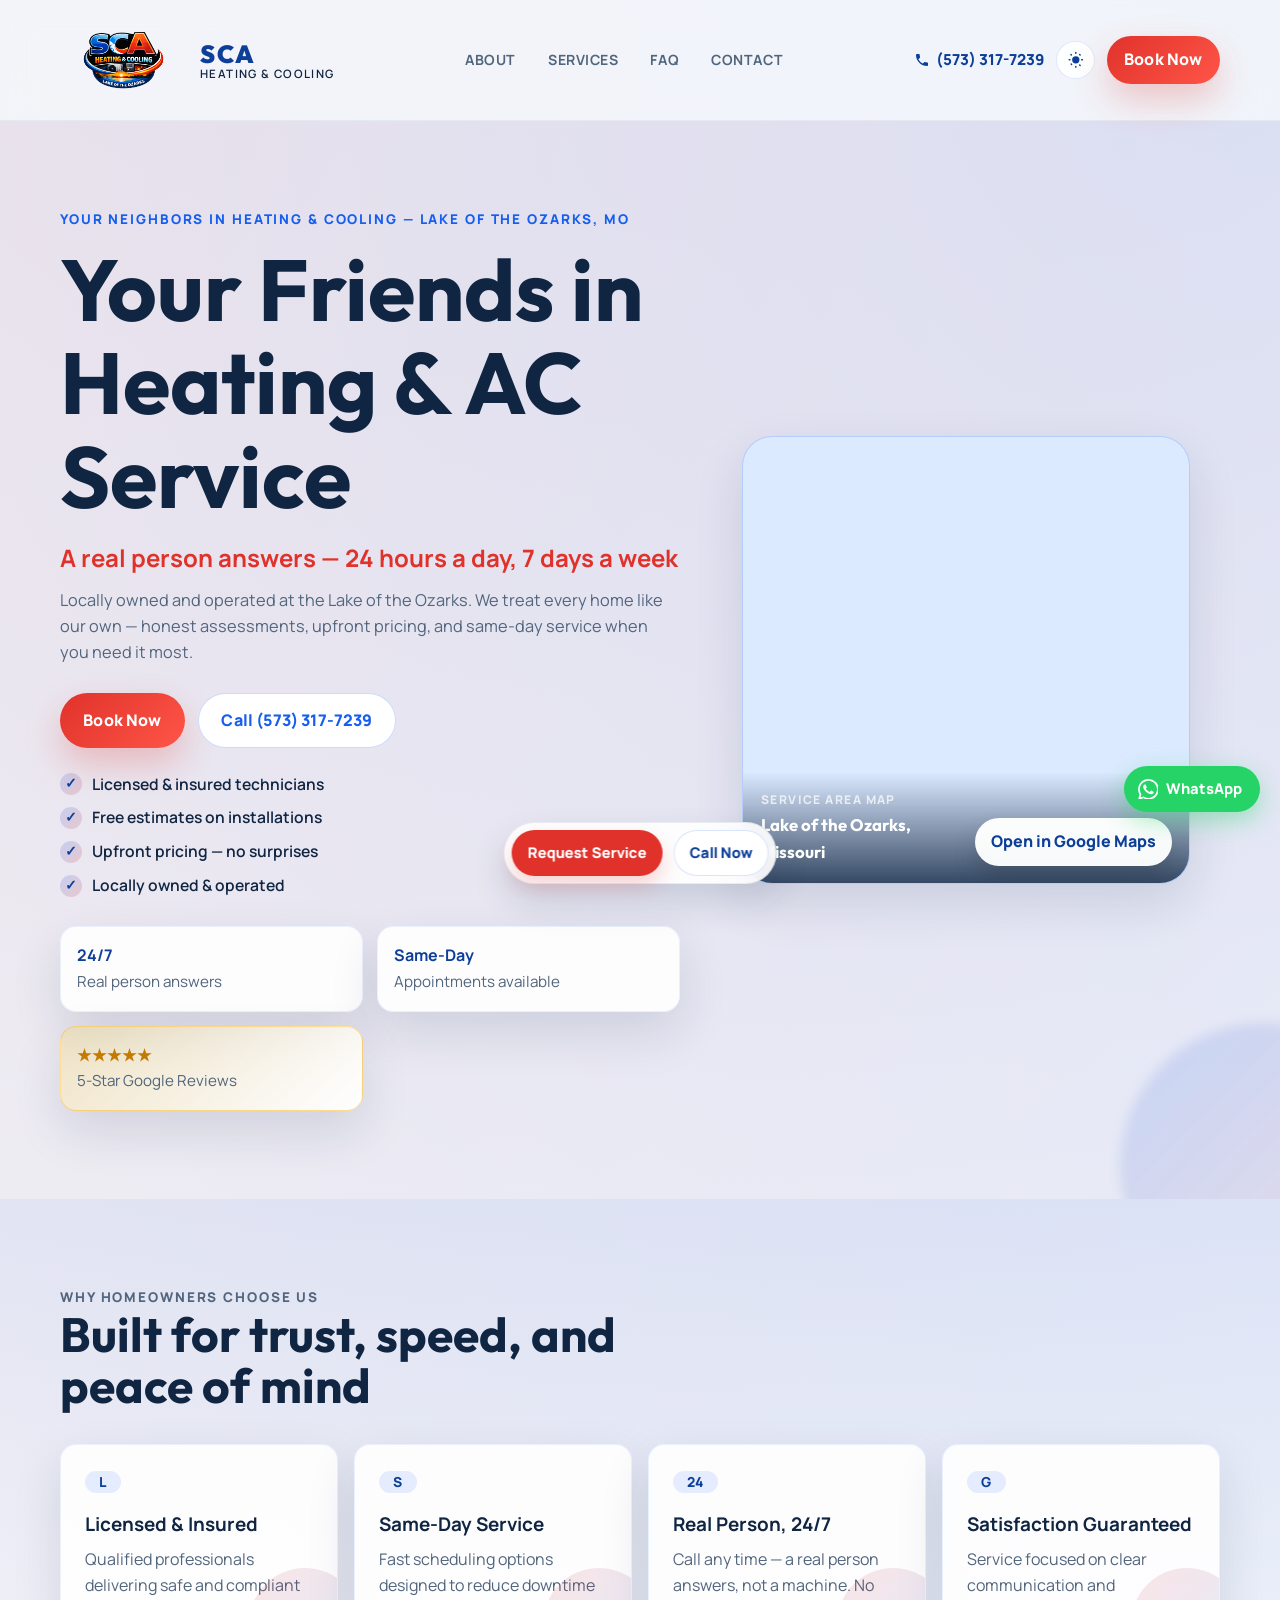
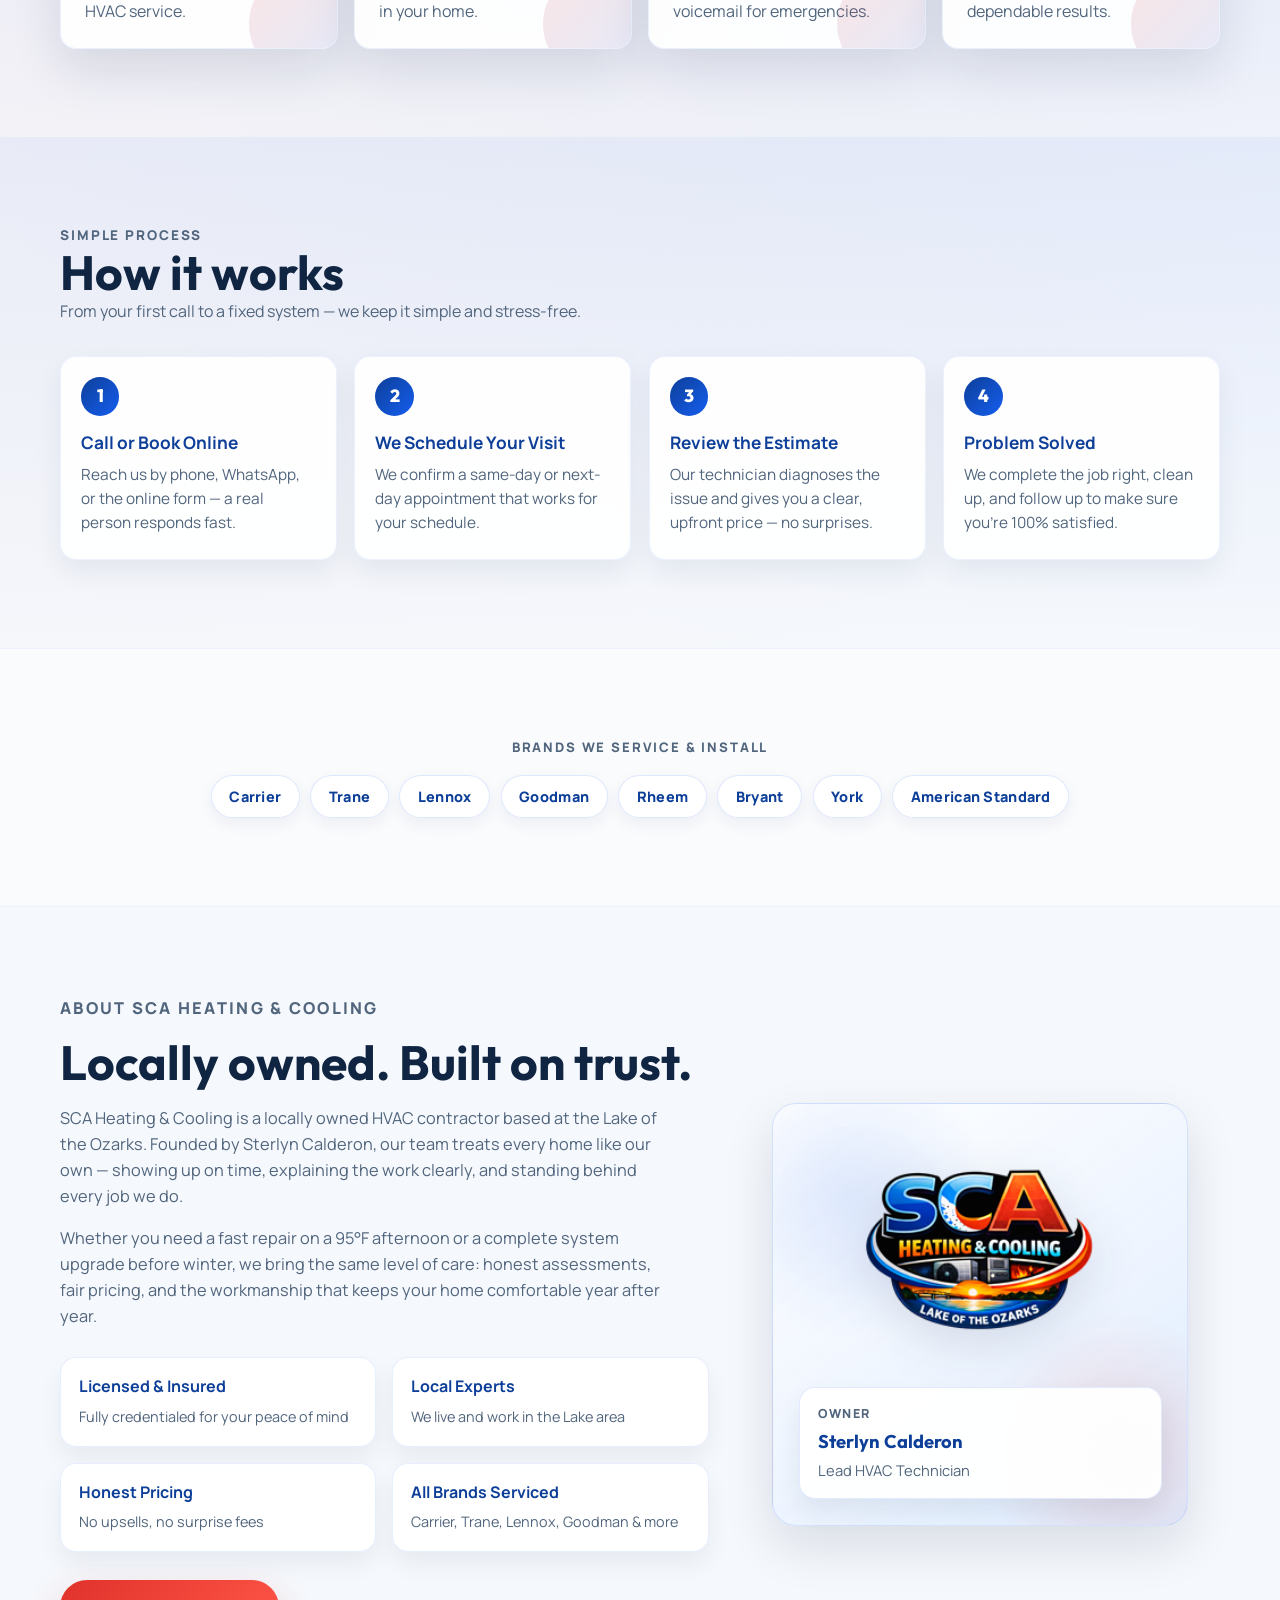
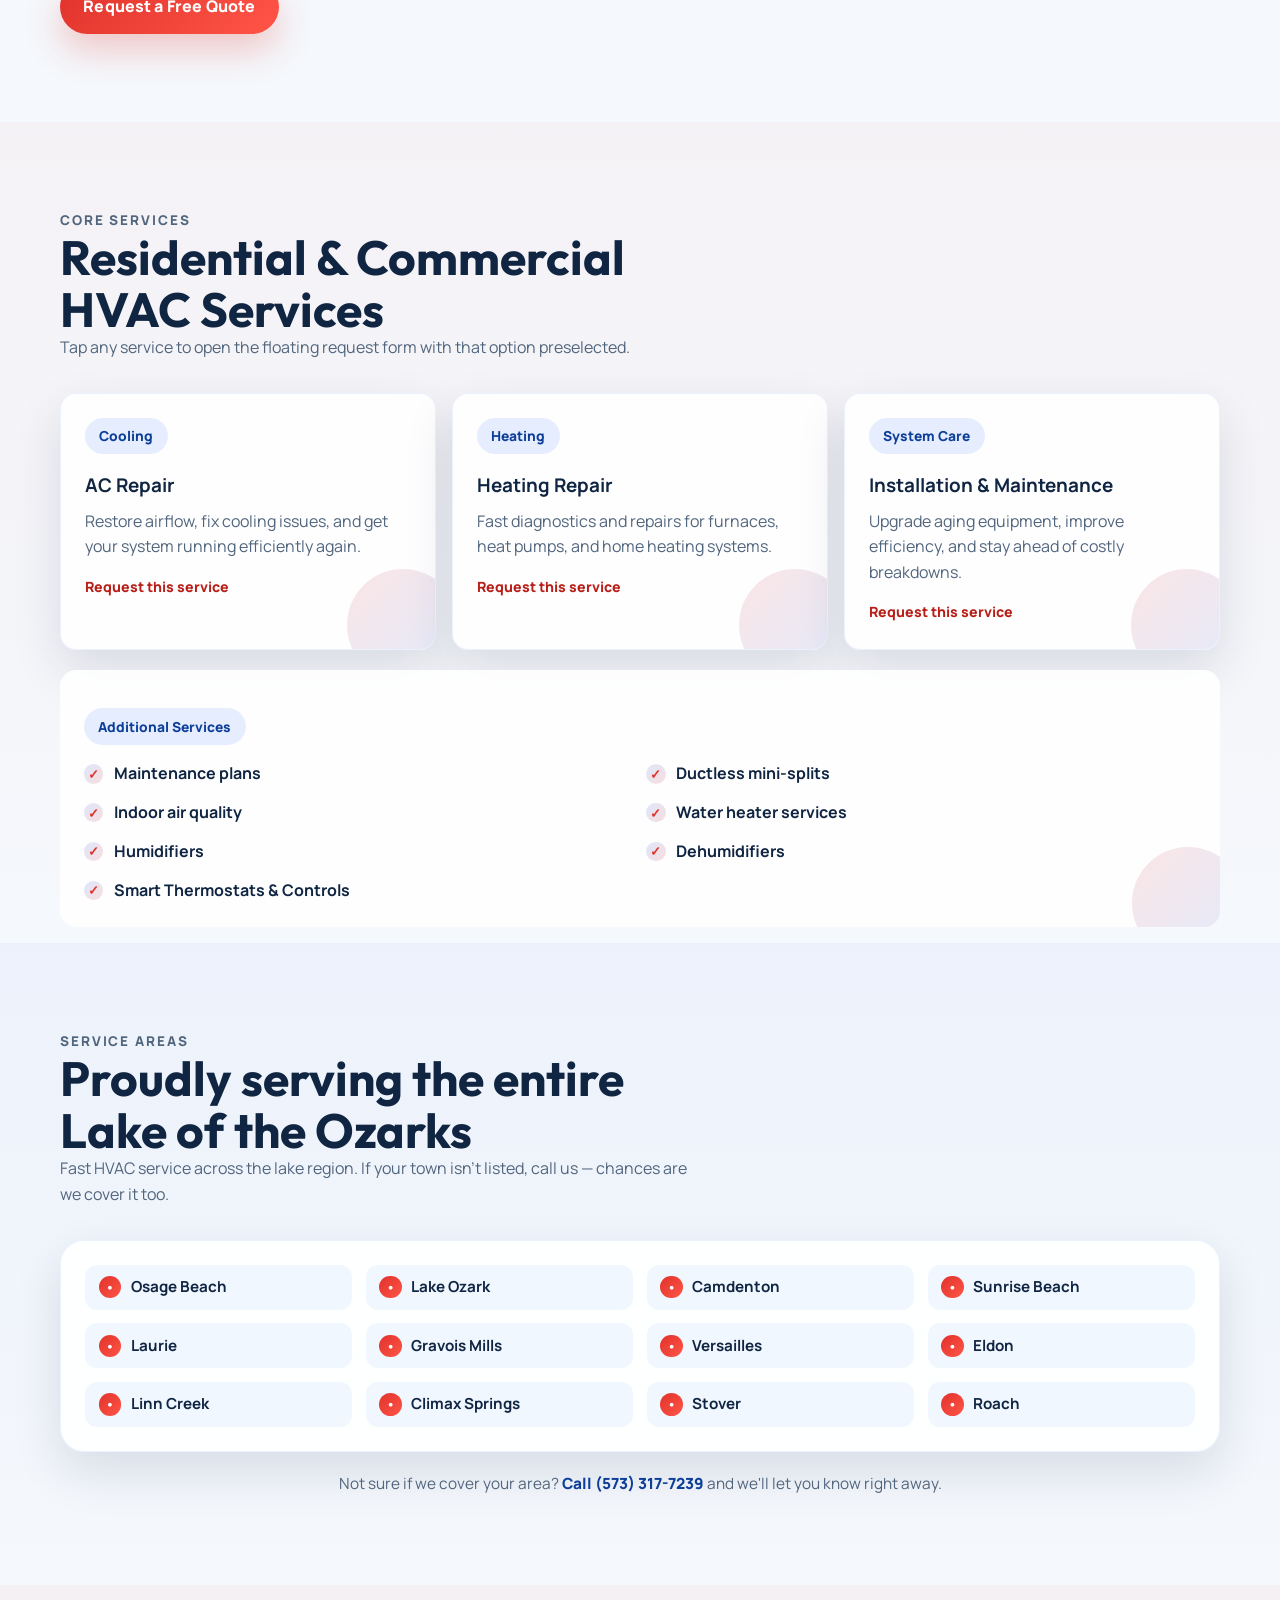
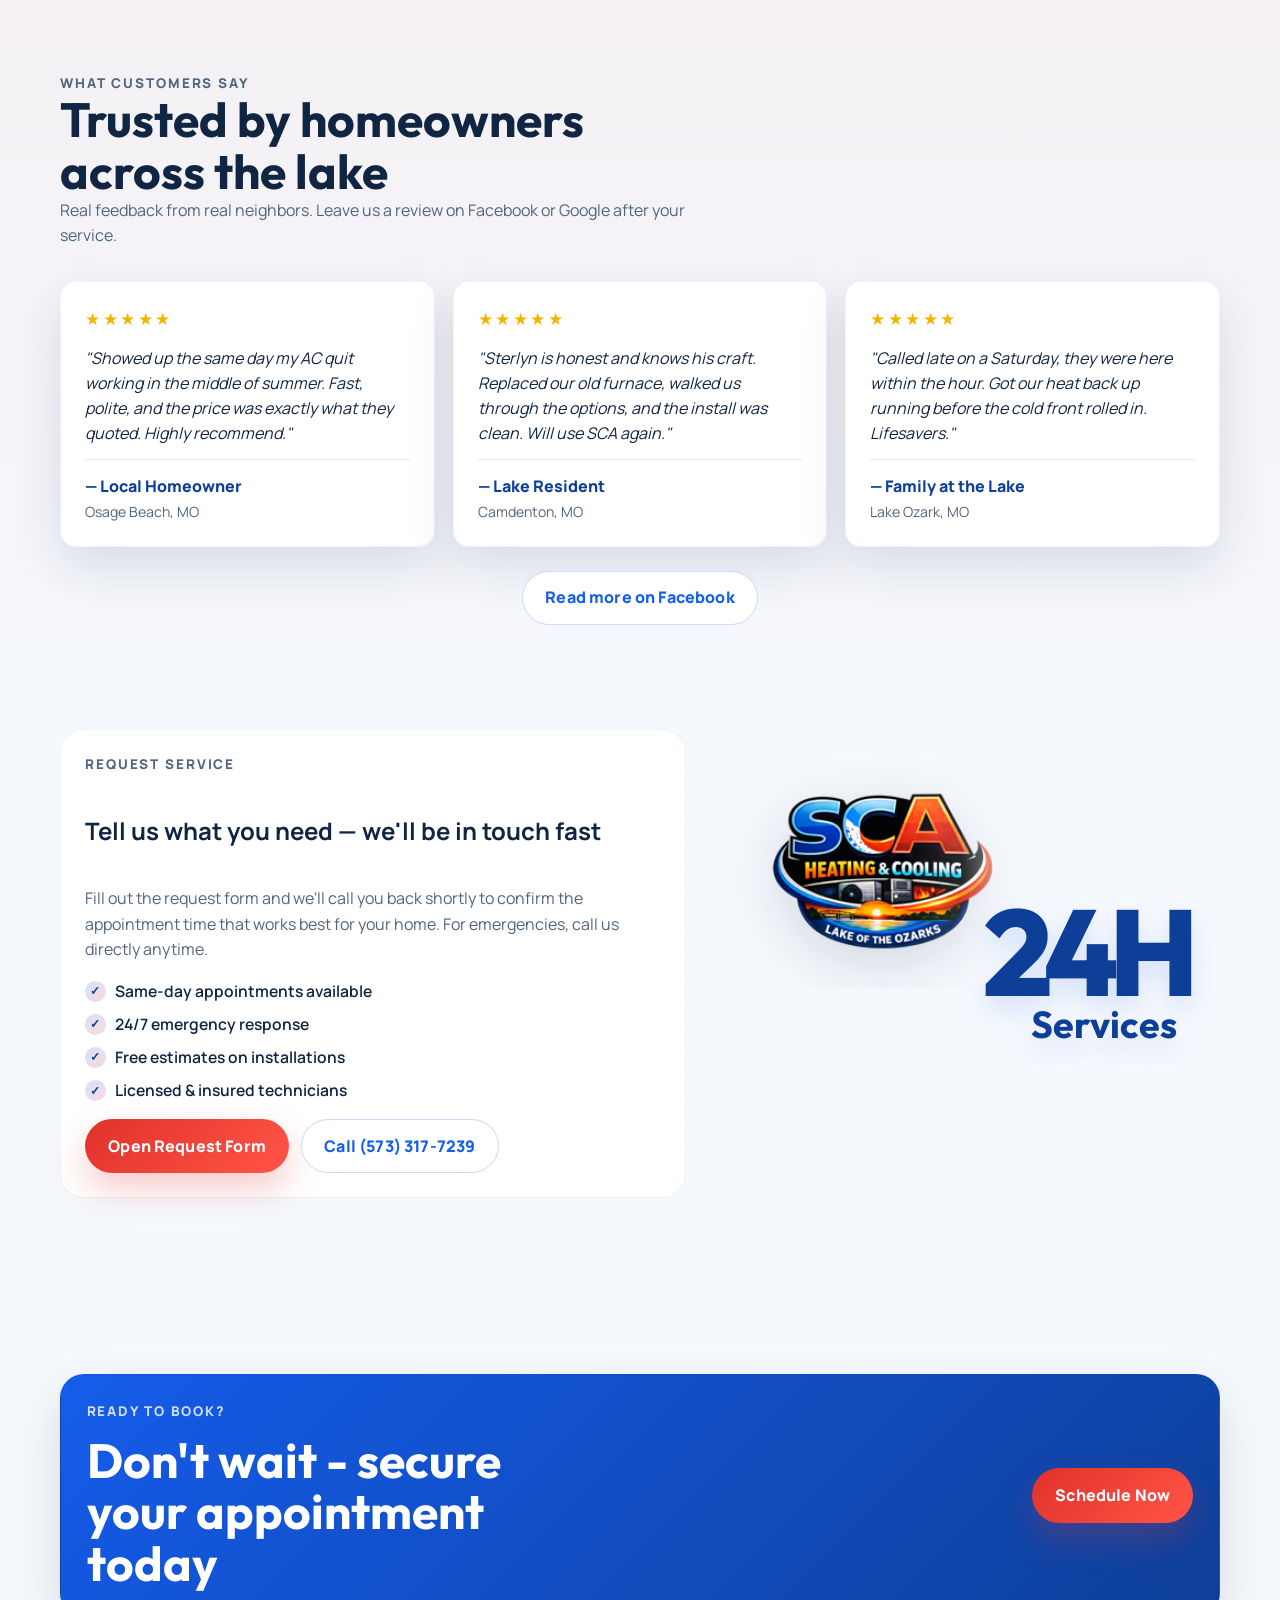
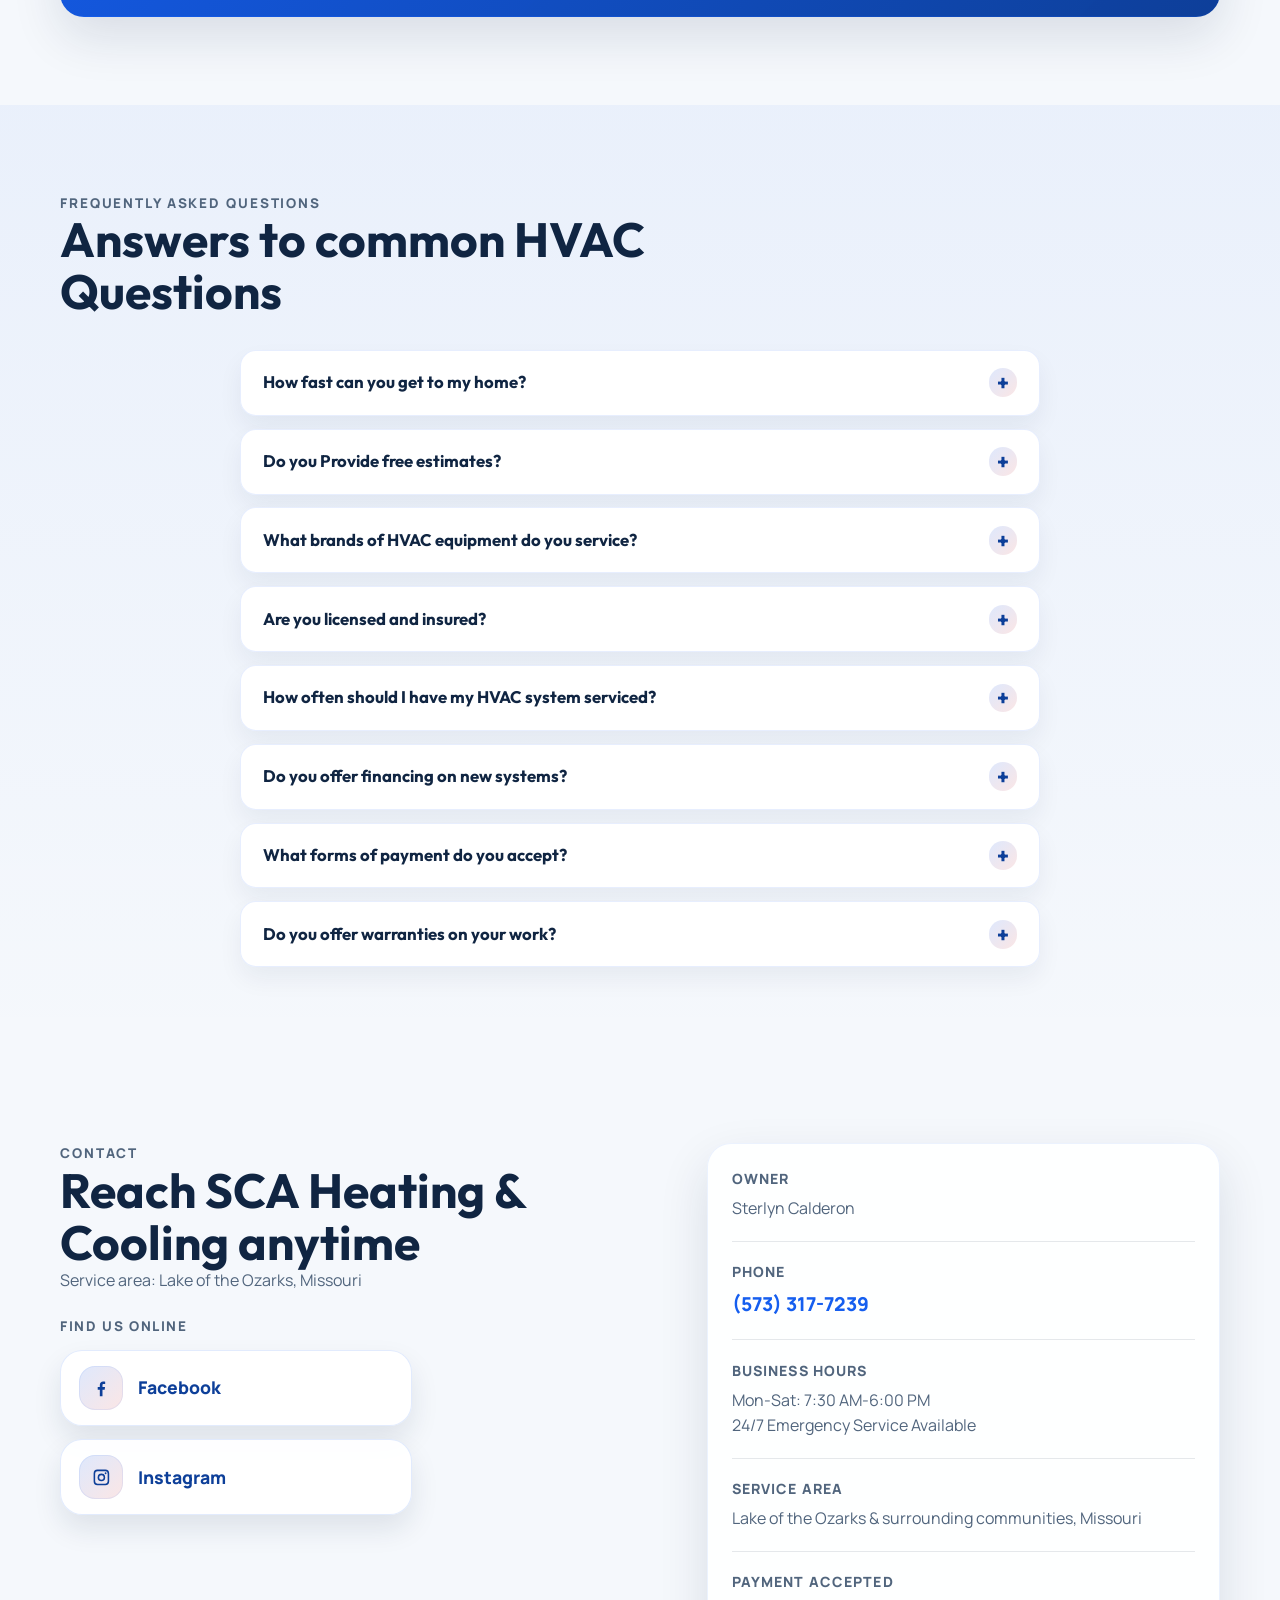
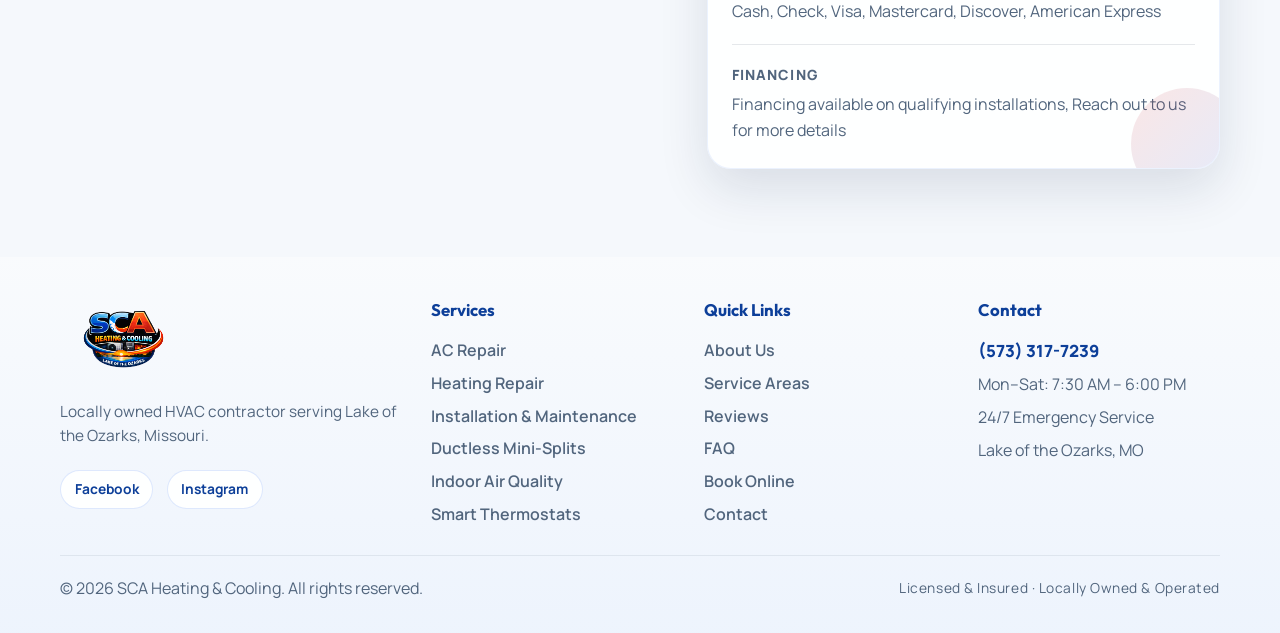
==== commit 754f2163: "Merge remote: adopt complete site rewrite with real-time booking system Remote branch contains a ful" ====
--- a/index.html
+++ b/index.html
@@ -3,79 +3,246 @@
 <head>
   <meta charset="UTF-8">
   <meta name="viewport" content="width=device-width, initial-scale=1.0">
-  <title>SCA Heating &amp; Cooling | HVAC Services in Missouri</title>
+  <title>SCA Heating &amp; Cooling | Lake of the Ozarks, MO</title>
   <meta
     id="meta-description"
     name="description"
-    content="SCA Heating and Cooling provides fast and reliable heating and AC services in Lake of the Ozarks, Missouri. Call us for HVAC repairs, maintenance, and installations."
+    content="Licensed HVAC contractor at Lake of the Ozarks, MO. AC repair, heating repair, installations, and 24/7 emergency service. Same-day appointments. Call (573) 317-7239."
   >
-  <link rel="icon" href="assets/sca-logo-96.png" type="image/png">
-  <meta property="og:title" content="SCA Heating &amp; Cooling | HVAC Services in Missouri">
-  <meta property="og:description" content="Fast and reliable heating and AC services in Lake of the Ozarks, Missouri. Call (573) 317-7239 for 24/7 emergency service.">
+  <meta name="keywords" content="HVAC Lake of the Ozarks, AC repair Osage Beach, heating repair Camdenton, furnace repair Missouri, HVAC contractor, air conditioning service, emergency HVAC, ductless mini-split, indoor air quality">
+  <meta name="author" content="SCA Heating &amp; Cooling">
+  <meta name="robots" content="index, follow">
+  <link rel="canonical" href="https://scahc.com/">
+
   <meta property="og:type" content="website">
-  <meta property="og:image" content="assets/sca-logo-320.png">
+  <meta property="og:url" content="https://scahc.com/">
+  <meta property="og:title" content="SCA Heating &amp; Cooling | HVAC Service at Lake of the Ozarks, MO">
+  <meta property="og:description" content="Licensed HVAC contractor offering AC repair, heating repair, installations, and 24/7 emergency service at Lake of the Ozarks, Missouri.">
+  <meta property="og:image" content="https://scahc.com/assets/sca-logo.png">
+  <meta property="og:locale" content="en_US">
+
+  <meta name="twitter:card" content="summary_large_image">
+  <meta name="twitter:title" content="SCA Heating &amp; Cooling | HVAC at Lake of the Ozarks, MO">
+  <meta name="twitter:description" content="Fast, licensed HVAC service at Lake of the Ozarks. Call (573) 317-7239.">
+  <meta name="twitter:image" content="https://scahc.com/assets/sca-logo.png">
+
+  <meta name="theme-color" content="#155eef">
+  <meta name="geo.region" content="US-MO">
+  <meta name="geo.placename" content="Lake of the Ozarks, Missouri">
+
+  <link rel="icon" type="image/png" sizes="96x96" href="assets/sca-logo-96.png">
+  <link rel="apple-touch-icon" href="assets/sca-logo-320.png">
+
   <link rel="preconnect" href="https://fonts.googleapis.com">
   <link rel="preconnect" href="https://fonts.gstatic.com" crossorigin>
   <link
     href="https://fonts.googleapis.com/css2?family=Manrope:wght@400;500;600;700;800&family=Outfit:wght@500;600;700&display=swap"
     rel="stylesheet"
   >
-  <link rel="stylesheet" href="styles.css">
+  <link rel="stylesheet" href="css/variables.css">
+  <link rel="stylesheet" href="css/base.css">
+  <link rel="stylesheet" href="css/layout.css">
+  <link rel="stylesheet" href="css/components.css">
+  <link rel="stylesheet" href="css/sections.css">
+  <link rel="stylesheet" href="css/responsive.css">
+  <link rel="stylesheet" href="css/booking.css">
+
+  <script type="application/ld+json">
+  {
+    "@context": "https://schema.org",
+    "@type": "HVACBusiness",
+    "name": "SCA Heating & Cooling",
+    "image": "https://scahc.com/assets/sca-logo.png",
+    "logo": "https://scahc.com/assets/sca-logo.png",
+    "url": "https://scahc.com/",
+    "telephone": "+1-573-317-7239",
+    "priceRange": "$$",
+    "founder": "Sterlyn Calderon",
+    "address": {
+      "@type": "PostalAddress",
+      "addressRegion": "MO",
+      "addressLocality": "Lake of the Ozarks",
+      "addressCountry": "US"
+    },
+    "areaServed": [
+      { "@type": "City", "name": "Osage Beach" },
+      { "@type": "City", "name": "Lake Ozark" },
+      { "@type": "City", "name": "Camdenton" },
+      { "@type": "City", "name": "Sunrise Beach" },
+      { "@type": "City", "name": "Laurie" },
+      { "@type": "City", "name": "Gravois Mills" },
+      { "@type": "City", "name": "Versailles" },
+      { "@type": "City", "name": "Eldon" },
+      { "@type": "City", "name": "Linn Creek" },
+      { "@type": "City", "name": "Climax Springs" },
+      { "@type": "City", "name": "Stover" },
+      { "@type": "City", "name": "Roach" }
+    ],
+    "openingHoursSpecification": [
+      {
+        "@type": "OpeningHoursSpecification",
+        "dayOfWeek": ["Monday", "Tuesday", "Wednesday", "Thursday", "Friday", "Saturday"],
+        "opens": "07:30",
+        "closes": "18:00"
+      }
+    ],
+    "sameAs": [
+      "https://www.facebook.com/share/1GosbPyEkh/?mibextid=wwXIfr",
+      "https://www.instagram.com/scaheatingcooling"
+    ],
+    "hasOfferCatalog": {
+      "@type": "OfferCatalog",
+      "name": "HVAC Services",
+      "itemListElement": [
+        { "@type": "Offer", "itemOffered": { "@type": "Service", "name": "AC Repair" } },
+        { "@type": "Offer", "itemOffered": { "@type": "Service", "name": "Heating Repair" } },
+        { "@type": "Offer", "itemOffered": { "@type": "Service", "name": "HVAC Installation & Maintenance" } },
+        { "@type": "Offer", "itemOffered": { "@type": "Service", "name": "Ductless Mini-Splits" } },
+        { "@type": "Offer", "itemOffered": { "@type": "Service", "name": "Indoor Air Quality" } },
+        { "@type": "Offer", "itemOffered": { "@type": "Service", "name": "Smart Thermostats" } }
+      ]
+    }
+  }
+  </script>
+
+  <script type="application/ld+json">
+  {
+    "@context": "https://schema.org",
+    "@type": "FAQPage",
+    "mainEntity": [
+      {
+        "@type": "Question",
+        "name": "How fast can you get to my home?",
+        "acceptedAnswer": {
+          "@type": "Answer",
+          "text": "We offer same-day appointments whenever possible during business hours, and 24/7 response for true heating or cooling emergencies."
+        }
+      },
+      {
+        "@type": "Question",
+        "name": "Do you Provide free estimates?",
+        "acceptedAnswer": {
+          "@type": "Answer",
+          "text": "Yes, estimates on new system installations and replacements are always free."
+        }
+      },
+      {
+        "@type": "Question",
+        "name": "What brands of HVAC equipment do you service?",
+        "acceptedAnswer": {
+          "@type": "Answer",
+          "text": "We service all major brands including Carrier, Trane, Lennox, Goodman, Rheem, Bryant, York, and American Standard."
+        }
+      },
+      {
+        "@type": "Question",
+        "name": "Are you licensed and insured?",
+        "acceptedAnswer": {
+          "@type": "Answer",
+          "text": "Yes. SCA Heating & Cooling is fully licensed and insured."
+        }
+      },
+      {
+        "@type": "Question",
+        "name": "Do you offer financing on new systems?",
+        "acceptedAnswer": {
+          "@type": "Answer",
+          "text": "Yes, financing options are available for qualifying customers on full system replacements."
+        }
+      }
+    ]
+  }
+  </script>
 </head>
 <body>
   <div class="site-shell">
     <header class="topbar">
       <div class="container topbar__inner">
         <div class="topbar__brand-group">
-          <a class="brand" href="#hero" aria-label="SCA Heating and Cooling home" data-i18n-aria-label="aria.home">
+          <a class="brand" href="#hero" aria-label="SCA Heating and Cooling home">
             <img
               class="brand__logo"
-              src="assets/sca-logo-96.png"
+              src="assets/sca-logo.png"
               alt="SCA Heating and Cooling logo"
-              width="96"
-              height="64"
-              data-i18n-alt="aria.logo_alt"
             >
+            <span class="brand__name">
+              <strong>SCA</strong>
+              <span>Heating &amp; Cooling</span>
+            </span>
           </a>
-          <a class="topbar__phone" href="tel:+15733177239" aria-label="Call SCA Heating and Cooling at 573-317-7239" data-i18n-aria-label="aria.call_phone">
-            <span class="topbar__phone-label">Call Now</span>
-            <span class="topbar__phone-number">(573) 317-7239</span>
-          </a>
         </div>
         <nav class="nav" aria-label="Primary" data-i18n-aria-label="aria.primary_nav">
-          <a href="#services" data-i18n="nav.services">Services</a>
-          <a href="#booking">Book</a>
-          <a href="#contact" data-i18n="nav.contact">Contact</a>
+          <a href="#about">About</a>
+          <a href="#services">Services</a>
+          <a href="#faq">FAQ</a>
+          <a href="#contact">Contact</a>
         </nav>
         <div class="topbar__actions">
-          <a class="button button--small" href="tel:+15733177239">Call Now</a>
+          <a class="topbar__phone-inline" href="tel:+15733177239" aria-label="Call (573) 317-7239">
+            <svg class="topbar__phone-icon" viewBox="0 0 24 24" aria-hidden="true" focusable="false">
+              <path d="M6.6 10.8c1.4 2.8 3.8 5.1 6.6 6.6l2.2-2.2c.3-.3.7-.4 1-.2 1.1.4 2.3.6 3.6.6.6 0 1 .4 1 1V20c0 .6-.4 1-1 1C10.6 21 3 13.4 3 4c0-.6.4-1 1-1h3.5c.6 0 1 .4 1 1 0 1.3.2 2.5.6 3.6.1.3 0 .7-.2 1L6.6 10.8z"/>
+            </svg>
+            <span>(573) 317-7239</span>
+          </a>
+          <button class="dark-toggle" id="dark-toggle" aria-label="Toggle dark mode">
+            <svg class="dark-toggle__sun" viewBox="0 0 24 24" aria-hidden="true"><path d="M12 17a5 5 0 1 0 0-10 5 5 0 0 0 0 10zm0-13a1 1 0 0 0 1-1V2a1 1 0 0 0-2 0v1a1 1 0 0 0 1 1zm0 16a1 1 0 0 0-1 1v1a1 1 0 0 0 2 0v-1a1 1 0 0 0-1-1zm9-9h-1a1 1 0 0 0 0 2h1a1 1 0 0 0 0-2zM4 11H3a1 1 0 0 0 0 2h1a1 1 0 0 0 0-2zm14.66-6.24-.71-.71a1 1 0 0 0-1.41 1.41l.71.71a1 1 0 0 0 1.41-1.41zM7.05 17.66l-.71-.71a1 1 0 0 0-1.41 1.41l.71.71a1 1 0 0 0 1.41-1.41zm11.62 1.41-.71-.71a1 1 0 0 0-1.41 1.41l.71.71a1 1 0 0 0 1.41-1.41zM5.34 6.17a1 1 0 0 0 1.41-1.41l-.71-.71a1 1 0 0 0-1.41 1.41z"/></svg>
+            <svg class="dark-toggle__moon" viewBox="0 0 24 24" aria-hidden="true"><path d="M21 12.79A9 9 0 1 1 11.21 3 7 7 0 0 0 21 12.79z"/></svg>
+          </button>
+          <a class="button button--small request-trigger" href="#booking">Book Now</a>
+          <button class="hamburger" id="hamburger" aria-label="Open menu" aria-expanded="false" aria-controls="mobile-menu">
+            <span></span><span></span><span></span>
+          </button>
         </div>
       </div>
+      <nav class="mobile-menu" id="mobile-menu" aria-label="Mobile navigation" hidden>
+        <div class="container mobile-menu__inner">
+          <a class="mobile-menu__link" href="#about" data-mobile-close>About</a>
+          <a class="mobile-menu__link" href="#services" data-mobile-close>Services</a>
+          <a class="mobile-menu__link" href="#service-areas" data-mobile-close>Service Areas</a>
+          <a class="mobile-menu__link" href="#reviews" data-mobile-close>Reviews</a>
+          <a class="mobile-menu__link" href="#faq" data-mobile-close>FAQ</a>
+          <a class="mobile-menu__link" href="#contact" data-mobile-close>Contact</a>
+          <a class="mobile-menu__phone" href="tel:+15733177239">
+            <svg viewBox="0 0 24 24" aria-hidden="true"><path d="M6.6 10.8c1.4 2.8 3.8 5.1 6.6 6.6l2.2-2.2c.3-.3.7-.4 1-.2 1.1.4 2.3.6 3.6.6.6 0 1 .4 1 1V20c0 .6-.4 1-1 1C10.6 21 3 13.4 3 4c0-.6.4-1 1-1h3.5c.6 0 1 .4 1 1 0 1.3.2 2.5.6 3.6.1.3 0 .7-.2 1L6.6 10.8z"/></svg>
+            (573) 317-7239
+          </a>
+        </div>
+      </nav>
     </header>
 
     <main>
       <section class="hero section" id="hero">
         <div class="container hero__grid">
           <div class="hero__content reveal">
-            <p class="eyebrow" data-i18n="hero.eyebrow">Trusted HVAC Support in Lake of the Ozarks, Missouri</p>
-            <h1 data-i18n="hero.title">Fast &amp; Reliable Heating &amp; AC Services</h1>
-            <p class="hero__lead">Call now for fast HVAC service</p>
-            <p class="hero__copy">
-              Local HVAC experts for urgent repairs, seasonal tune-ups, and full system installs.
-              Clear communication, fast dispatch, and dependable service when comfort matters most.
+            <p class="eyebrow" data-i18n="hero.eyebrow">Your neighbors in Heating &amp; Cooling — Lake of the Ozarks, MO</p>
+            <h1 data-i18n="hero.title">Your Friends in Heating &amp; AC Service</h1>
+            <p class="hero__lead" data-i18n="hero.lead">A real person answers — 24 hours a day, 7 days a week</p>
+            <p class="hero__copy" data-i18n="hero.copy">
+              Locally owned and operated at the Lake of the Ozarks. We treat every home like our own —
+              honest assessments, upfront pricing, and same-day service when you need it most.
             </p>
             <div class="hero__actions">
-              <a class="button" href="#booking">Book Online</a>
-              <a class="button button--ghost" href="tel:+15733177239">Call Now</a>
-            </div>
+              <a class="button request-trigger" href="#booking" data-i18n="common.book_now">Book Now</a>
+              <a class="button button--ghost" href="tel:+15733177239" data-i18n="hero.call_button">Call (573) 317-7239</a>
+            </div>
+            <ul class="hero__bullets" aria-label="Key promises">
+              <li><span class="hero__check" aria-hidden="true">&#10003;</span> Licensed &amp; insured technicians</li>
+              <li><span class="hero__check" aria-hidden="true">&#10003;</span> Free estimates on installations</li>
+              <li><span class="hero__check" aria-hidden="true">&#10003;</span> Upfront pricing &mdash; no surprises</li>
+              <li><span class="hero__check" aria-hidden="true">&#10003;</span> Locally owned &amp; operated</li>
+            </ul>
             <div class="hero__stats" aria-label="Key highlights" data-i18n-aria-label="aria.key_highlights">
               <div class="stat-card">
                 <strong>24/7</strong>
-                <span data-i18n="hero.stat_emergency">Emergency service only</span>
+                <span>Real person answers</span>
               </div>
               <div class="stat-card">
-                <strong data-i18n="hero.stat_same_day_title">Same-Day</strong>
-                <span data-i18n="hero.stat_same_day_copy">Appointments available</span>
+                <strong>Same-Day</strong>
+                <span>Appointments available</span>
+              </div>
+              <div class="stat-card stat-card--accent">
+                <strong>&#9733;&#9733;&#9733;&#9733;&#9733;</strong>
+                <span>5-Star Google Reviews</span>
               </div>
             </div>
           </div>
@@ -132,8 +299,8 @@
             </article>
             <article class="badge-card reveal">
               <div class="badge-card__icon" aria-hidden="true">24</div>
-              <h3 data-i18n="trust.card3_title">24/7 Emergency Only</h3>
-              <p data-i18n="trust.card3_copy">After-hours support is reserved for urgent heating or cooling breakdowns.</p>
+              <h3>Real Person, 24/7</h3>
+              <p>Call any time — a real person answers, not a machine. No voicemail for emergencies.</p>
             </article>
             <article class="badge-card reveal">
               <div class="badge-card__icon" aria-hidden="true">G</div>
@@ -144,43 +311,260 @@
         </div>
       </section>
 
+      <section class="how-it-works section section--tight" id="how-it-works">
+        <div class="container">
+          <div class="section-heading reveal">
+            <p class="eyebrow">Simple Process</p>
+            <h2>How it works</h2>
+            <p>From your first call to a fixed system — we keep it simple and stress-free.</p>
+          </div>
+          <div class="steps-grid reveal">
+            <div class="step-card">
+              <div class="step-card__number">1</div>
+              <h3>Call or Book Online</h3>
+              <p>Reach us by phone, WhatsApp, or the online form — a real person responds fast.</p>
+            </div>
+            <div class="step-card">
+              <div class="step-card__number">2</div>
+              <h3>We Schedule Your Visit</h3>
+              <p>We confirm a same-day or next-day appointment that works for your schedule.</p>
+            </div>
+            <div class="step-card">
+              <div class="step-card__number">3</div>
+              <h3>Review the Estimate</h3>
+              <p>Our technician diagnoses the issue and gives you a clear, upfront price — no surprises.</p>
+            </div>
+            <div class="step-card">
+              <div class="step-card__number">4</div>
+              <h3>Problem Solved</h3>
+              <p>We complete the job right, clean up, and follow up to make sure you're 100% satisfied.</p>
+            </div>
+          </div>
+        </div>
+      </section>
+
+      <section class="brands section section--tight">
+        <div class="container">
+          <p class="brands__label reveal">Brands We Service &amp; Install</p>
+          <div class="brands-grid reveal">
+            <span class="brand-badge">Carrier</span>
+            <span class="brand-badge">Trane</span>
+            <span class="brand-badge">Lennox</span>
+            <span class="brand-badge">Goodman</span>
+            <span class="brand-badge">Rheem</span>
+            <span class="brand-badge">Bryant</span>
+            <span class="brand-badge">York</span>
+            <span class="brand-badge">American Standard</span>
+          </div>
+        </div>
+      </section>
+
+      <section class="about section" id="about">
+        <div class="container about__grid">
+          <div class="about__content reveal">
+            <p class="eyebrow" data-i18n="about.eyebrow">About SCA Heating &amp; Cooling</p>
+            <h2 data-i18n="about.title">Locally owned. Built on trust.</h2>
+            <p data-i18n="about.copy1">
+              SCA Heating &amp; Cooling is a locally owned HVAC contractor based at the
+              Lake of the Ozarks. Founded by Sterlyn Calderon, our team treats every
+              home like our own &mdash; showing up on time, explaining the work clearly,
+              and standing behind every job we do.
+            </p>
+            <p data-i18n="about.copy2">
+              Whether you need a fast repair on a 95&deg;F afternoon or a complete system
+              upgrade before winter, we bring the same level of care: honest assessments,
+              fair pricing, and the workmanship that keeps your home comfortable year
+              after year.
+            </p>
+            <div class="about__highlights">
+              <div class="about__highlight">
+                <strong>Licensed &amp; Insured</strong>
+                <span>Fully credentialed for your peace of mind</span>
+              </div>
+              <div class="about__highlight">
+                <strong>Local Experts</strong>
+                <span>We live and work in the Lake area</span>
+              </div>
+              <div class="about__highlight">
+                <strong>Honest Pricing</strong>
+                <span>No upsells, no surprise fees</span>
+              </div>
+              <div class="about__highlight">
+                <strong>All Brands Serviced</strong>
+                <span>Carrier, Trane, Lennox, Goodman &amp; more</span>
+              </div>
+            </div>
+            <a class="button request-trigger" href="#booking" data-service="Installation and Maintenance" data-i18n="about.cta">Request a Free Quote</a>
+          </div>
+          <div class="about__visual reveal reveal--delay">
+            <div class="about__image-wrap">
+              <img
+                src="assets/sca-logo-320.png"
+                alt="SCA Heating and Cooling owner Sterlyn Calderon and team logo"
+                loading="lazy"
+              >
+              <div class="about__owner-card">
+                <span class="about__owner-label">Owner</span>
+                <strong>Sterlyn Calderon</strong>
+                <span>Lead HVAC Technician</span>
+              </div>
+            </div>
+          </div>
+        </div>
+      </section>
+
       <section class="services section" id="services">
         <div class="container">
           <div class="section-heading reveal">
             <p class="eyebrow" data-i18n="services.eyebrow">Core Services</p>
             <h2 data-i18n="services.title">Residential &amp; Commercial HVAC Services</h2>
-            <p data-i18n="services.copy">Browse our core HVAC services. Call us at (573) 317-7239 to request service.</p>
+            <p data-i18n="services.copy">Tap any service to open the floating request form with that option preselected.</p>
           </div>
 
           <div class="services-grid">
-            <article class="service-card reveal">
+            <a class="service-card service-card--interactive reveal request-trigger" href="#booking" data-service="AC Repair">
               <span class="service-card__label" data-i18n="services.card1_label">Cooling</span>
               <h3 data-i18n="services.card1_title">AC Repair</h3>
               <p data-i18n="services.card1_copy">Restore airflow, fix cooling issues, and get your system running efficiently again.</p>
-            </article>
-            <article class="service-card reveal">
+              <span class="service-card__cta" data-i18n="services.card_cta">Request this service</span>
+            </a>
+            <a class="service-card service-card--interactive reveal request-trigger" href="#booking" data-service="Heating Repair">
               <span class="service-card__label" data-i18n="services.card2_label">Heating</span>
               <h3 data-i18n="services.card2_title">Heating Repair</h3>
               <p data-i18n="services.card2_copy">Fast diagnostics and repairs for furnaces, heat pumps, and home heating systems.</p>
-            </article>
-            <article class="service-card reveal">
+              <span class="service-card__cta" data-i18n="services.card_cta">Request this service</span>
+            </a>
+            <a class="service-card service-card--interactive reveal request-trigger" href="#booking" data-service="Installation and Maintenance">
               <span class="service-card__label" data-i18n="services.card3_label">System Care</span>
               <h3 data-i18n="services.card3_title">Installation &amp; Maintenance</h3>
               <p data-i18n="services.card3_copy">Upgrade aging equipment, improve efficiency, and stay ahead of costly breakdowns.</p>
-            </article>
+              <span class="service-card__cta" data-i18n="services.card_cta">Request this service</span>
+            </a>
           </div>
           <div class="offer-panel reveal">
             <span class="offer-panel__label" data-i18n="services.additional_label">Additional Services</span>
             <ul class="offer-list">
-              <li><span class="offer-link" data-i18n="services.offer1">Maintenance plans</span></li>
-              <li><span class="offer-link" data-i18n="services.offer2">Ductless mini-splits</span></li>
-              <li><span class="offer-link" data-i18n="services.offer3">Indoor air quality</span></li>
-              <li><span class="offer-link" data-i18n="services.offer4">Water heater services</span></li>
-              <li><span class="offer-link" data-i18n="services.offer5">Humidifiers</span></li>
-              <li><span class="offer-link" data-i18n="services.offer6">Dehumidifiers</span></li>
-              <li><span class="offer-link" data-i18n="services.offer7">Smart Thermostats &amp; Controls</span></li>
+              <li><a class="offer-link request-trigger" href="#booking" data-service="Maintenance Plans" data-i18n="services.offer1">Maintenance plans</a></li>
+              <li><a class="offer-link request-trigger" href="#booking" data-service="Ductless Mini-Splits" data-i18n="services.offer2">Ductless mini-splits</a></li>
+              <li><a class="offer-link request-trigger" href="#booking" data-service="Indoor Air Quality" data-i18n="services.offer3">Indoor air quality</a></li>
+              <li><a class="offer-link request-trigger" href="#booking" data-service="Water Heater Services" data-i18n="services.offer4">Water heater services</a></li>
+              <li><a class="offer-link request-trigger" href="#booking" data-service="Humidifiers" data-i18n="services.offer5">Humidifiers</a></li>
+              <li><a class="offer-link request-trigger" href="#booking" data-service="Dehumidifiers" data-i18n="services.offer6">Dehumidifiers</a></li>
+              <li><a class="offer-link request-trigger" href="#booking" data-service="Smart Thermostats and Controls" data-i18n="services.offer7">Smart Thermostats &amp; Controls</a></li>
             </ul>
           </div>
+        </div>
+      </section>
+
+      <section class="service-areas section" id="service-areas">
+        <div class="container">
+          <div class="section-heading reveal">
+            <p class="eyebrow" data-i18n="areas.eyebrow">Service Areas</p>
+            <h2 data-i18n="areas.title">Proudly serving the entire Lake of the Ozarks</h2>
+            <p data-i18n="areas.copy">
+              Fast HVAC service across the lake region. If your town isn't listed,
+              call us &mdash; chances are we cover it too.
+            </p>
+          </div>
+          <ul class="areas-grid reveal">
+            <li><span class="areas-grid__pin" aria-hidden="true">&#9679;</span> Osage Beach</li>
+            <li><span class="areas-grid__pin" aria-hidden="true">&#9679;</span> Lake Ozark</li>
+            <li><span class="areas-grid__pin" aria-hidden="true">&#9679;</span> Camdenton</li>
+            <li><span class="areas-grid__pin" aria-hidden="true">&#9679;</span> Sunrise Beach</li>
+            <li><span class="areas-grid__pin" aria-hidden="true">&#9679;</span> Laurie</li>
+            <li><span class="areas-grid__pin" aria-hidden="true">&#9679;</span> Gravois Mills</li>
+            <li><span class="areas-grid__pin" aria-hidden="true">&#9679;</span> Versailles</li>
+            <li><span class="areas-grid__pin" aria-hidden="true">&#9679;</span> Eldon</li>
+            <li><span class="areas-grid__pin" aria-hidden="true">&#9679;</span> Linn Creek</li>
+            <li><span class="areas-grid__pin" aria-hidden="true">&#9679;</span> Climax Springs</li>
+            <li><span class="areas-grid__pin" aria-hidden="true">&#9679;</span> Stover</li>
+            <li><span class="areas-grid__pin" aria-hidden="true">&#9679;</span> Roach</li>
+          </ul>
+          <p class="areas-note reveal">
+            Not sure if we cover your area?
+            <a href="tel:+15733177239">Call (573) 317-7239</a>
+            and we'll let you know right away.
+          </p>
+        </div>
+      </section>
+
+      <section class="reviews section" id="reviews">
+        <div class="container">
+          <div class="section-heading reveal">
+            <p class="eyebrow" data-i18n="reviews.eyebrow">What Customers Say</p>
+            <h2 data-i18n="reviews.title">Trusted by homeowners across the lake</h2>
+            <p data-i18n="reviews.copy">Real feedback from real neighbors. Leave us a review on Facebook or Google after your service.</p>
+          </div>
+          <div class="reviews-grid">
+            <article class="review-card reveal">
+              <div class="review-card__stars" aria-label="5 out of 5 stars">&#9733;&#9733;&#9733;&#9733;&#9733;</div>
+              <p>"Showed up the same day my AC quit working in the middle of summer. Fast, polite, and the price was exactly what they quoted. Highly recommend."</p>
+              <div class="review-card__author">
+                <strong>&mdash; Local Homeowner</strong>
+                <span>Osage Beach, MO</span>
+              </div>
+            </article>
+            <article class="review-card reveal">
+              <div class="review-card__stars" aria-label="5 out of 5 stars">&#9733;&#9733;&#9733;&#9733;&#9733;</div>
+              <p>"Sterlyn is honest and knows his craft. Replaced our old furnace, walked us through the options, and the install was clean. Will use SCA again."</p>
+              <div class="review-card__author">
+                <strong>&mdash; Lake Resident</strong>
+                <span>Camdenton, MO</span>
+              </div>
+            </article>
+            <article class="review-card reveal">
+              <div class="review-card__stars" aria-label="5 out of 5 stars">&#9733;&#9733;&#9733;&#9733;&#9733;</div>
+              <p>"Called late on a Saturday, they were here within the hour. Got our heat back up running before the cold front rolled in. Lifesavers."</p>
+              <div class="review-card__author">
+                <strong>&mdash; Family at the Lake</strong>
+                <span>Lake Ozark, MO</span>
+              </div>
+            </article>
+          </div>
+          <div class="reviews-cta reveal">
+            <a class="button button--ghost" href="https://www.facebook.com/share/1GosbPyEkh/?mibextid=wwXIfr" target="_blank" rel="noreferrer">Read more on Facebook</a>
+          </div>
+        </div>
+      </section>
+
+      <section class="booking section" id="booking">
+        <div class="container booking__layout">
+          <div class="booking__intro reveal">
+            <p class="eyebrow" data-i18n="booking.eyebrow">Request Service</p>
+            <h2 data-i18n="booking.title">Tell us what you need &mdash; we'll be in touch fast</h2>
+            <p data-i18n="booking.copy">
+              Fill out the request form and we'll call you back shortly to confirm
+              the appointment time that works best for your home. For emergencies,
+              call us directly anytime.
+            </p>
+            <ul class="booking__bullets">
+              <li><span class="booking__check" aria-hidden="true">&#10003;</span> Same-day appointments available</li>
+              <li><span class="booking__check" aria-hidden="true">&#10003;</span> 24/7 emergency response</li>
+              <li><span class="booking__check" aria-hidden="true">&#10003;</span> Free estimates on installations</li>
+              <li><span class="booking__check" aria-hidden="true">&#10003;</span> Licensed &amp; insured technicians</li>
+            </ul>
+            <div class="booking__actions">
+              <a class="button request-trigger" href="#request-modal" data-i18n="booking.open_form">Open Request Form</a>
+              <a class="button button--ghost" href="tel:+15733177239">Call (573) 317-7239</a>
+            </div>
+          </div>
+
+          <aside class="booking-emergency reveal reveal--delay" aria-label="24 hour emergency service">
+            <div class="booking-emergency__art" aria-hidden="true">
+              <img
+                class="booking-emergency__logo"
+                src="assets/sca-logo-320.png"
+                alt=""
+                width="320"
+                height="213"
+                loading="lazy"
+              >
+              <div class="booking-emergency__overlay">
+                <span class="booking-emergency__headline">24H</span>
+                <span class="booking-emergency__subhead" data-i18n="booking.emergency_subhead">Services</span>
+              </div>
+            </div>
+          </aside>
         </div>
       </section>
 
@@ -188,151 +572,67 @@
         <div class="container">
           <div class="cta-card reveal">
             <div>
-              <p class="eyebrow">Need Fast HVAC Help?</p>
-              <h2>Call now for immediate service</h2>
-            </div>
-            <div class="cta-card__actions">
-              <a class="button button--ghost" href="tel:+15733177239">Call Now</a>
-            </div>
-          </div>
-        </div>
-      </section>
-
-      <!-- ── BOOKING ──────────────────────────────────────────────── -->
-      <section class="booking section" id="booking">
+              <p class="eyebrow" data-i18n="cta.eyebrow">Ready to Book?</p>
+              <h2 data-i18n="cta.title">Don't wait - secure your appointment today</h2>
+            </div>
+            <a class="button appt-trigger" href="#appointment-modal">Schedule Now</a>
+          </div>
+        </div>
+      </section>
+
+      <section class="faq section" id="faq">
         <div class="container">
           <div class="section-heading reveal">
-            <p class="eyebrow">Schedule a Visit</p>
-            <h2>Book a Service Appointment</h2>
-            <p>Choose a date and time that works for you. We'll confirm your appointment immediately.</p>
-          </div>
-
-          <div class="bk-widget reveal reveal--delay" id="bk-widget">
-
-            <!-- Progress Steps -->
-            <div class="bk-steps" aria-label="Booking progress">
-              <div class="bk-step bk-step--active" data-step="1">
-                <span class="bk-step__dot">1</span>
-                <span class="bk-step__lbl">Choose Date</span>
-              </div>
-              <span class="bk-step__line" aria-hidden="true"></span>
-              <div class="bk-step" data-step="2">
-                <span class="bk-step__dot">2</span>
-                <span class="bk-step__lbl">Choose Time</span>
-              </div>
-              <span class="bk-step__line" aria-hidden="true"></span>
-              <div class="bk-step" data-step="3">
-                <span class="bk-step__dot">3</span>
-                <span class="bk-step__lbl">Your Details</span>
-              </div>
-            </div>
-
-            <!-- Panel 1: Calendar -->
-            <div class="bk-panel" id="bk-panel-1">
-              <div class="bk-cal">
-                <div class="bk-cal__head">
-                  <button class="bk-cal__nav" id="bk-cal-prev" type="button" aria-label="Previous month">
-                    <svg viewBox="0 0 24 24" fill="none" stroke="currentColor" stroke-width="2.5" stroke-linecap="round" stroke-linejoin="round" aria-hidden="true"><path d="M15 18l-6-6 6-6"/></svg>
-                  </button>
-                  <span class="bk-cal__title" id="bk-cal-title" aria-live="polite"></span>
-                  <button class="bk-cal__nav" id="bk-cal-next" type="button" aria-label="Next month">
-                    <svg viewBox="0 0 24 24" fill="none" stroke="currentColor" stroke-width="2.5" stroke-linecap="round" stroke-linejoin="round" aria-hidden="true"><path d="M9 18l6-6-6-6"/></svg>
-                  </button>
-                </div>
-                <div class="bk-cal__grid" id="bk-cal-grid" role="grid" aria-label="Select appointment date"></div>
-                <p class="bk-cal__err" id="bk-cal-err" hidden>Unable to load availability. Please try another month or refresh the page.</p>
-              </div>
-              <div class="bk-legend">
-                <span class="bk-legend__item bk-legend__item--open">Available</span>
-                <span class="bk-legend__item bk-legend__item--limited">Limited</span>
-                <span class="bk-legend__item bk-legend__item--unavail">Unavailable</span>
-              </div>
-            </div>
-
-            <!-- Panel 2: Time Slots -->
-            <div class="bk-panel bk-panel--hidden" id="bk-panel-2">
-              <div class="bk-topbar">
-                <button class="bk-back" id="bk-back-1" type="button">
-                  <svg viewBox="0 0 24 24" fill="none" stroke="currentColor" stroke-width="2.5" stroke-linecap="round" stroke-linejoin="round" aria-hidden="true"><path d="M15 18l-6-6 6-6"/></svg>
-                  Back
-                </button>
-                <span class="bk-badge" id="bk-date-badge"></span>
-              </div>
-              <p class="bk-hint">Select an available time slot:</p>
-              <div class="bk-slots" id="bk-slots-grid" role="group" aria-label="Available time slots"></div>
-            </div>
-
-            <!-- Panel 3: Form -->
-            <div class="bk-panel bk-panel--hidden" id="bk-panel-3">
-              <div class="bk-topbar">
-                <button class="bk-back" id="bk-back-2" type="button">
-                  <svg viewBox="0 0 24 24" fill="none" stroke="currentColor" stroke-width="2.5" stroke-linecap="round" stroke-linejoin="round" aria-hidden="true"><path d="M15 18l-6-6 6-6"/></svg>
-                  Back
-                </button>
-                <span class="bk-badge" id="bk-slot-badge"></span>
-              </div>
-              <form class="bk-form" id="bk-form" novalidate>
-                <div class="bk-form__fields">
-                  <div class="bk-field">
-                    <label class="bk-field__lbl" for="bkf-name">Full Name <abbr title="required" class="bk-req">*</abbr></label>
-                    <input class="bk-field__inp" id="bkf-name" type="text" placeholder="John Smith" autocomplete="name" required>
-                  </div>
-                  <div class="bk-field">
-                    <label class="bk-field__lbl" for="bkf-phone">Phone Number <abbr title="required" class="bk-req">*</abbr></label>
-                    <input class="bk-field__inp" id="bkf-phone" type="tel" placeholder="(573) 000-0000" autocomplete="tel" required>
-                  </div>
-                  <div class="bk-field">
-                    <label class="bk-field__lbl" for="bkf-email">Email <span class="bk-opt">(optional)</span></label>
-                    <input class="bk-field__inp" id="bkf-email" type="email" placeholder="you@example.com" autocomplete="email">
-                  </div>
-                  <div class="bk-field">
-                    <label class="bk-field__lbl" for="bkf-party">Number of Systems <abbr title="required" class="bk-req">*</abbr></label>
-                    <input class="bk-field__inp" id="bkf-party" type="number" min="1" max="20" value="1" required>
-                  </div>
-                  <div class="bk-field bk-field--full">
-                    <label class="bk-field__lbl" for="bkf-notes">Notes <span class="bk-opt">(optional)</span></label>
-                    <textarea class="bk-field__inp bk-field__txt" id="bkf-notes" rows="3" placeholder="Describe the issue or any special access requirements..."></textarea>
-                  </div>
-                </div>
-                <div class="bk-form__err" id="bk-form-err" role="alert" hidden></div>
-                <button class="button button--block bk-submit" id="bk-submit" type="submit">
-                  <span class="bk-submit__lbl">Confirm Appointment</span>
-                  <span class="bk-submit__spin" aria-hidden="true" hidden>
-                    <svg viewBox="0 0 24 24" fill="none" stroke="currentColor" stroke-width="2.5"><circle cx="12" cy="12" r="9" stroke-opacity="0.3"/><path d="M12 3a9 9 0 0 1 9 9"/></svg>
-                  </span>
-                </button>
-              </form>
-            </div>
-
-            <!-- Panel 4: Confirmation -->
-            <div class="bk-panel bk-panel--hidden" id="bk-panel-4">
-              <div class="bk-confirm">
-                <div class="bk-confirm__icon" aria-hidden="true">
-                  <svg viewBox="0 0 48 48" fill="none" stroke="currentColor" stroke-width="3" stroke-linecap="round" stroke-linejoin="round">
-                    <circle cx="24" cy="24" r="22"/>
-                    <path d="M14 25l8 7 13-14"/>
-                  </svg>
-                </div>
-                <h3 class="bk-confirm__h">Appointment Confirmed!</h3>
-                <p class="bk-confirm__sub">We've received your booking and will see you soon.</p>
-                <div class="bk-confirm__card" id="bk-confirm-card"></div>
-                <button class="button button--ghost" id="bk-restart" type="button">Book Another Appointment</button>
-              </div>
-            </div>
-
-          </div><!-- /bk-widget -->
-        </div>
-      </section>
-      <!-- ── /BOOKING ─────────────────────────────────────────────── -->
+            <p class="eyebrow" data-i18n="faq.eyebrow">Frequently Asked Questions</p>
+            <h2 data-i18n="faq.title">Answers to common HVAC Questions</h2>
+          </div>
+          <div class="faq-list reveal">
+            <details class="faq-item">
+              <summary>How fast can you get to my home?</summary>
+              <p>We offer same-day appointments whenever possible during business hours, and 24/7 response for true heating or cooling emergencies. Call (573) 317-7239 and we'll give you a clear ETA.</p>
+            </details>
+            <details class="faq-item">
+              <summary>Do you Provide free estimates?</summary>
+              <p>Yes &mdash; estimates on new system installations and replacements are always free. For diagnostic visits on existing equipment, we'll quote a flat service-call rate up front before any work begins.</p>
+            </details>
+            <details class="faq-item">
+              <summary>What brands of HVAC equipment do you service?</summary>
+              <p>We service all major brands including Carrier, Trane, Lennox, Goodman, Rheem, Bryant, York, American Standard, and more. If you're unsure, call us with your model number.</p>
+            </details>
+            <details class="faq-item">
+              <summary>Are you licensed and insured?</summary>
+              <p>Absolutely. SCA Heating &amp; Cooling is fully licensed and insured to protect your home and our technicians on every job.</p>
+            </details>
+            <details class="faq-item">
+              <summary>How often should I have my HVAC system serviced?</summary>
+              <p>We recommend a tune-up twice a year &mdash; once in spring for your AC and once in fall for your heating system. Regular maintenance extends equipment life and prevents costly breakdowns. Ask us about our maintenance plans.</p>
+            </details>
+            <details class="faq-item">
+              <summary>Do you offer financing on new systems?</summary>
+              <p>Yes, we have financing options available for qualifying customers on full system replacements. Call or fill out the booking form and we'll walk you through the details.</p>
+            </details>
+            <details class="faq-item">
+              <summary>What forms of payment do you accept?</summary>
+              <p>We accept cash, check, and all major credit cards (Visa, Mastercard, Discover, American Express).</p>
+            </details>
+            <details class="faq-item">
+              <summary>Do you offer warranties on your work?</summary>
+              <p>Yes. New equipment is covered by manufacturer warranties, and our workmanship is backed by our satisfaction guarantee. We'll go over specifics in writing before any installation.</p>
+            </details>
+          </div>
+        </div>
+      </section>
 
       <section class="contact section" id="contact">
         <div class="container contact__grid">
           <div class="section-heading reveal">
-            <p class="eyebrow">Contact</p>
-            <h2>Reach SCA Heating &amp; Cooling anytime</h2>
-            <p>Call us for fast HVAC service in Lake of the Ozarks, Missouri.</p>
+            <p class="eyebrow" data-i18n="contact.eyebrow">Contact</p>
+            <h2 data-i18n="contact.title">Reach SCA Heating &amp; Cooling anytime</h2>
+            <p data-i18n="contact.service_area_copy">
+              Service area: Lake of the Ozarks, Missouri
+            </p>
             <div class="contact-social" aria-label="Social media links" data-i18n-aria-label="aria.social_links">
-              <p class="contact-social__label">Find us online</p>
+              <p class="contact-social__label" data-i18n="contact.find_us_online">Find us online</p>
               <div class="contact-social__links">
                 <a
                   class="contact-social__link"
@@ -370,20 +670,28 @@
 
           <div class="contact-card reveal">
             <div class="contact-item">
-              <span class="contact-item__label">Owner</span>
+              <span class="contact-item__label" data-i18n="contact.owner_label">Owner</span>
               <p>Sterlyn Calderon</p>
             </div>
             <div class="contact-item">
-              <span class="contact-item__label">Phone</span>
+              <span class="contact-item__label" data-i18n="contact.phone_label">Phone</span>
               <a href="tel:+15733177239">(573) 317-7239</a>
             </div>
             <div class="contact-item">
-              <span class="contact-item__label">Business Hours</span>
-              <p>Mon-Sat: 7:30 AM-6:00 PM<br>24/7 Emergency Service Only</p>
+              <span class="contact-item__label" data-i18n="contact.hours_label">Business Hours</span>
+              <p data-i18n-html="contact.hours_value">Mon-Sat: 7:30 AM-6:00 PM<br>24/7 Emergency Service Available</p>
             </div>
             <div class="contact-item">
-              <span class="contact-item__label">Service Area</span>
-              <p>Lake of the Ozarks, Missouri</p>
+              <span class="contact-item__label" data-i18n="contact.area_label">Service Area</span>
+              <p data-i18n="contact.area_value">Lake of the Ozarks &amp; surrounding communities, Missouri</p>
+            </div>
+            <div class="contact-item">
+              <span class="contact-item__label">Payment Accepted</span>
+              <p>Cash, Check, Visa, Mastercard, Discover, American Express</p>
+            </div>
+            <div class="contact-item">
+              <span class="contact-item__label">Financing</span>
+              <p>Financing available on qualifying installations, Reach out to us for more details</p>
             </div>
           </div>
         </div>
@@ -391,24 +699,286 @@
     </main>
 
     <footer class="footer">
-      <div class="container footer__inner">
-        <a class="footer-brand" href="#hero" aria-label="SCA Heating and Cooling home" data-i18n-aria-label="aria.home">
-          <img
-            class="footer-brand__logo"
-            src="assets/sca-logo-320.png"
-            alt="SCA Heating and Cooling logo"
-            width="320"
-            height="213"
-            data-i18n-alt="aria.logo_alt"
-          >
-        </a>
-        <p>&copy; <span id="year"></span> <span>SCA Heating &amp; Cooling. All rights reserved.</span></p>
+      <div class="container">
+        <div class="footer__grid">
+          <div class="footer__col">
+            <a class="footer-brand" href="#hero" aria-label="SCA Heating and Cooling home" data-i18n-aria-label="aria.home">
+              <img
+                class="footer-brand__logo"
+                src="assets/sca-logo.png"
+                alt="SCA Heating and Cooling logo"
+                data-i18n-alt="aria.logo_alt"
+              >
+            </a>
+            <p class="footer__tagline">Locally owned HVAC contractor serving Lake of the Ozarks, Missouri.</p>
+            <div class="footer__social">
+              <a href="https://www.facebook.com/share/1GosbPyEkh/?mibextid=wwXIfr" target="_blank" rel="noreferrer" aria-label="Facebook">Facebook</a>
+              <a href="https://www.instagram.com/scaheatingcooling?igsh=N3dseWhkYm1uNnd1" target="_blank" rel="noreferrer" aria-label="Instagram">Instagram</a>
+            </div>
+          </div>
+          <div class="footer__col">
+            <h4 class="footer__heading">Services</h4>
+            <ul class="footer__list">
+              <li><a href="#services">AC Repair</a></li>
+              <li><a href="#services">Heating Repair</a></li>
+              <li><a href="#services">Installation &amp; Maintenance</a></li>
+              <li><a href="#services">Ductless Mini-Splits</a></li>
+              <li><a href="#services">Indoor Air Quality</a></li>
+              <li><a href="#services">Smart Thermostats</a></li>
+            </ul>
+          </div>
+          <div class="footer__col">
+            <h4 class="footer__heading">Quick Links</h4>
+            <ul class="footer__list">
+              <li><a href="#about">About Us</a></li>
+              <li><a href="#service-areas">Service Areas</a></li>
+              <li><a href="#reviews">Reviews</a></li>
+              <li><a href="#faq">FAQ</a></li>
+              <li><a href="#booking">Book Online</a></li>
+              <li><a href="#contact">Contact</a></li>
+            </ul>
+          </div>
+          <div class="footer__col">
+            <h4 class="footer__heading">Contact</h4>
+            <ul class="footer__list footer__list--plain">
+              <li><a href="tel:+15733177239">(573) 317-7239</a></li>
+              <li>Mon&ndash;Sat: 7:30 AM &ndash; 6:00 PM</li>
+              <li>24/7 Emergency Service</li>
+              <li>Lake of the Ozarks, MO</li>
+            </ul>
+          </div>
+        </div>
+        <div class="footer__inner">
+          <p>&copy; <span id="year"></span> <span data-i18n="footer.rights">SCA Heating &amp; Cooling. All rights reserved.</span></p>
+          <p class="footer__small">Licensed &amp; Insured &middot; Locally Owned &amp; Operated</p>
+        </div>
       </div>
     </footer>
   </div>
 
+  <div class="request-modal" id="request-modal" aria-hidden="true">
+    <div class="request-modal__backdrop" data-request-close></div>
+    <div class="request-modal__panel" role="dialog" aria-modal="true" aria-labelledby="request-modal-title">
+      <button class="request-modal__close" type="button" data-request-close aria-label="Close request form">
+        &#10005;
+      </button>
+      <div class="request-card" id="request-card">
+        <div class="request-card__accent" aria-hidden="true"></div>
+        <p class="eyebrow" style="color:rgba(255,255,255,0.65);margin:0 0 0.4rem;">Request Service</p>
+        <h3 class="request-card__title" id="request-modal-title" data-i18n="form.title">Tell us what you need</h3>
+        <p class="request-card__subtitle">Fill out the form and we'll get back to you within 1 business hour.</p>
+        <form class="booking-form request-form" id="booking-form" novalidate>
+          <input type="text" name="website" style="display:none" tabindex="-1" autocomplete="off">
+          <label class="field" for="fullName">
+            <span class="field__sr" data-i18n="form.name_label">Full Name</span>
+            <input id="fullName" type="text" name="fullName" placeholder="Full Name*" required data-i18n-placeholder="form.name_placeholder">
+          </label>
+
+          <label class="field" for="email">
+            <span class="field__sr" data-i18n="form.email_label">Email</span>
+            <input id="email" type="email" name="email" placeholder="Email*" required data-i18n-placeholder="form.email_placeholder">
+          </label>
+
+          <label class="field" for="phone">
+            <span class="field__sr" data-i18n="form.phone_label">Phone</span>
+            <input id="phone" type="tel" name="phone" placeholder="Phone*" required data-i18n-placeholder="form.phone_placeholder">
+          </label>
+
+          <label class="field" for="address">
+            <span class="field__sr" data-i18n="form.address_label">Address</span>
+            <input id="address" type="text" name="address" placeholder="Service Address*" required data-i18n-placeholder="form.address_placeholder">
+          </label>
+
+          <label class="field" for="serviceType">
+            <span class="field__sr" data-i18n="form.service_label">Type of Service</span>
+            <select id="serviceType" name="serviceType" required>
+              <option value="" data-i18n="form.service_placeholder">Select service type*</option>
+              <option value="AC Repair" data-i18n="services.card1_title">AC Repair</option>
+              <option value="Heating Repair" data-i18n="services.card2_title">Heating Repair</option>
+              <option value="Installation and Maintenance" data-i18n="services.card3_title">Installation &amp; Maintenance</option>
+              <option value="Maintenance Plans" data-i18n="services.offer1">Maintenance Plans</option>
+              <option value="Ductless Mini-Splits" data-i18n="services.offer2">Ductless Mini-Splits</option>
+              <option value="Indoor Air Quality" data-i18n="services.offer3">Indoor Air Quality</option>
+              <option value="Water Heater Services" data-i18n="services.offer4">Water Heater Services</option>
+              <option value="Humidifiers" data-i18n="services.offer5">Humidifiers</option>
+              <option value="Dehumidifiers" data-i18n="services.offer6">Dehumidifiers</option>
+              <option value="Smart Thermostats and Controls" data-i18n="services.offer7">Smart Thermostats &amp; Controls</option>
+            </select>
+          </label>
+
+          <label class="field field--full" for="message">
+            <span class="field__sr" data-i18n="form.message_label">Message</span>
+            <textarea id="message" name="message" placeholder="Message*" rows="5" required data-i18n-placeholder="form.message_placeholder"></textarea>
+          </label>
+        </form>
+        <p class="request-card__note" data-i18n="form.note">Submit your request and we'll call you back within 1 business hour to confirm the time.</p>
+        <button class="button button--block request-modal__continue" id="request-modal-continue" type="button" data-i18n="form.continue">
+          Submit Request
+        </button>
+      </div>
+    </div>
+  </div>
+
+  <div class="appt-modal" id="appointment-modal" aria-hidden="true">
+    <div class="appt-modal__backdrop" data-appt-close></div>
+    <div class="appt-modal__panel" role="dialog" aria-modal="true" aria-labelledby="appt-modal-title">
+      <button class="appt-modal__close" type="button" data-appt-close aria-label="Close">&#10005;</button>
+      <div class="appt-card">
+        <!-- Header -->
+        <div class="appt-card__header">
+          <p class="eyebrow">Real-Time Booking</p>
+          <h3 id="appt-modal-title">Book your visit</h3>
+          <p>Select an available date and time below to confirm instantly.</p>
+        </div>
+
+        <!-- Progress Steps -->
+        <div class="booking-steps">
+          <div class="booking-step-indicator active" data-step="1">
+            <span class="step-num">1</span>
+            <span class="step-label">Select Date</span>
+          </div>
+          <div class="booking-step-indicator" data-step="2">
+            <span class="step-num">2</span>
+            <span class="step-label">Select Hour</span>
+          </div>
+          <div class="booking-step-indicator" data-step="3">
+            <span class="step-num">3</span>
+            <span class="step-label">Your Info</span>
+          </div>
+        </div>
+
+        <!-- Step 1: Calendar Selection -->
+        <div class="booking-view" id="booking-step-calendar">
+          <div class="calendar-header">
+            <button class="cal-btn" id="cal-prev-btn" type="button" aria-label="Previous Month">&larr;</button>
+            <span class="calendar-month-year" id="calendar-month-year"></span>
+            <button class="cal-btn" id="cal-next-btn" type="button" aria-label="Next Month">&rarr;</button>
+          </div>
+          <div class="calendar-weekdays">
+            <span>Sun</span><span>Mon</span><span>Tue</span><span>Wed</span><span>Thu</span><span>Fri</span><span>Sat</span>
+          </div>
+          <div class="calendar-days-grid" id="calendar-days-grid">
+            <!-- Populated via script or skeletons -->
+          </div>
+          <div class="calendar-legend">
+            <div class="legend-item"><span class="legend-dot legend-dot--open"></span> Open</div>
+            <div class="legend-item"><span class="legend-dot legend-dot--limited"></span> Limited</div>
+            <div class="legend-item"><span class="legend-dot legend-dot--full"></span> Full</div>
+          </div>
+        </div>
+
+        <!-- Step 2: Time Slot Selection -->
+        <div class="booking-view" id="booking-step-slots" hidden>
+          <div class="booking-back-nav">
+            <button class="back-btn" id="back-to-calendar" type="button">&larr; Back to Calendar</button>
+            <span class="selected-date-display" id="selected-date-display"></span>
+          </div>
+          <div class="slots-grid-container">
+            <div class="slots-grid" id="slots-grid">
+              <!-- Populated via script -->
+            </div>
+            <div class="slots-skeleton" id="slots-skeleton" hidden>
+              <div class="skeleton-btn"></div><div class="skeleton-btn"></div><div class="skeleton-btn"></div>
+              <div class="skeleton-btn"></div><div class="skeleton-btn"></div><div class="skeleton-btn"></div>
+            </div>
+            <div class="no-slots-msg" id="no-slots-msg" hidden>
+              No available hours for this day. Please select another date.
+            </div>
+          </div>
+        </div>
+
+        <!-- Step 3: Booking Form -->
+        <div class="booking-view" id="booking-step-form" hidden>
+          <div class="booking-back-nav">
+            <button class="back-btn" id="back-to-slots" type="button">&larr; Back to Hours</button>
+            <div class="selected-slot-summary" id="selected-slot-summary"></div>
+          </div>
+          <form class="appt-form realtime-booking-form" id="realtime-booking-form" novalidate>
+            <input type="text" name="website" style="display:none" tabindex="-1" autocomplete="off">
+            <div class="appt-form__row">
+              <label class="field">
+                <span class="field__label">Full Name*</span>
+                <input type="text" name="booking-name" id="booking-name" placeholder="John Doe" required>
+              </label>
+              <label class="field">
+                <span class="field__label">Phone*</span>
+                <input type="tel" name="booking-phone" id="booking-phone" placeholder="(573) 000-0000" required>
+              </label>
+            </div>
+            <label class="field">
+              <span class="field__label">Email</span>
+              <input type="email" name="booking-email" id="booking-email" placeholder="your@email.com">
+            </label>
+            <div class="appt-form__row">
+              <label class="field">
+                <span class="field__label">Party Size*</span>
+                <input type="number" name="booking-party-size" id="booking-party-size" min="1" max="20" value="2" required>
+              </label>
+              <div class="field" style="justify-content: flex-end;">
+                <!-- aligned spacer -->
+              </div>
+            </div>
+            <label class="field">
+              <span class="field__label">Notes</span>
+              <textarea name="booking-notes" id="booking-notes" placeholder="Describe the service needed or any notes for our technician..." rows="3"></textarea>
+            </label>
+            <button class="button button--block" type="submit" id="booking-submit-btn">Confirm Real-Time Booking</button>
+          </form>
+        </div>
+
+        <!-- Step 4: Success confirmation screen -->
+        <div class="booking-view" id="booking-step-success" hidden>
+          <div class="appt-success">
+            <div class="appt-success__icon">&#10003;</div>
+            <h4>Booking Confirmed!</h4>
+            <p>Your real-time appointment has been successfully scheduled and confirmed.</p>
+            <div class="booking-details-box">
+              <div class="detail-row">
+                <span>Confirmation ID:</span>
+                <strong id="conf-code"></strong>
+              </div>
+              <div class="detail-row">
+                <span>Date:</span>
+                <strong id="conf-date"></strong>
+              </div>
+              <div class="detail-row">
+                <span>Time:</span>
+                <strong id="conf-time"></strong>
+              </div>
+              <div class="detail-row">
+                <span>Guests:</span>
+                <strong id="conf-guests"></strong>
+              </div>
+            </div>
+            <p style="margin-top: 1rem; font-size: 0.9rem; opacity: 0.8;">A confirmation call or SMS will be sent by our team if any additional setup is required.</p>
+            <button class="button button--ghost" type="button" data-appt-close style="margin-top: 1.5rem; width: 100%;">Close Booking</button>
+          </div>
+        </div>
+
+        <!-- Error Notification Banner -->
+        <div class="booking-error-banner" id="booking-error-banner" hidden>
+          <span class="error-msg-text" id="error-msg-text">Failed to fetch booking availability. Please try again.</span>
+          <button class="error-retry-btn" id="error-retry-btn" type="button">Retry</button>
+        </div>
+      </div>
+    </div>
+  </div>
+
+  <a
+    class="whatsapp-btn"
+    href="https://wa.me/15733177239?text=Hi%21%20I%20found%20you%20on%20your%20website%20and%20I%27d%20like%20to%20request%20HVAC%20service."
+    target="_blank"
+    rel="noreferrer"
+    aria-label="Chat with us on WhatsApp"
+  >
+    <svg class="whatsapp-btn__icon" viewBox="0 0 24 24" aria-hidden="true">
+      <path d="M17.472 14.382c-.297-.149-1.758-.867-2.03-.967-.273-.099-.471-.148-.67.15-.197.297-.767.966-.94 1.164-.173.199-.347.223-.644.075-.297-.15-1.255-.463-2.39-1.475-.883-.788-1.48-1.761-1.653-2.059-.173-.297-.018-.458.13-.606.134-.133.298-.347.446-.52.149-.174.198-.298.298-.497.099-.198.05-.371-.025-.52-.075-.149-.669-1.612-.916-2.207-.242-.579-.487-.5-.669-.51-.173-.008-.371-.01-.57-.01-.198 0-.52.074-.792.372-.272.297-1.04 1.016-1.04 2.479 0 1.462 1.065 2.875 1.213 3.074.149.198 2.096 3.2 5.077 4.487.709.306 1.262.489 1.694.625.712.227 1.36.195 1.871.118.571-.085 1.758-.719 2.006-1.413.248-.694.248-1.289.173-1.413-.074-.124-.272-.198-.57-.347m-5.421 7.403h-.004a9.87 9.87 0 01-5.031-1.378l-.361-.214-3.741.982.998-3.648-.235-.374a9.86 9.86 0 01-1.51-5.26c.001-5.45 4.436-9.884 9.888-9.884 2.64 0 5.122 1.03 6.988 2.898a9.825 9.825 0 012.893 6.994c-.003 5.45-4.437 9.884-9.885 9.884m8.413-18.297A11.815 11.815 0 0012.05 0C5.495 0 .16 5.335.157 11.892c0 2.096.547 4.142 1.588 5.945L.057 24l6.305-1.654a11.882 11.882 0 005.683 1.448h.005c6.554 0 11.89-5.335 11.893-11.893a11.821 11.821 0 00-3.48-8.413z"/>
+    </svg>
+    <span class="whatsapp-btn__label">WhatsApp</span>
+  </a>
+
   <div class="floating-actions" aria-label="Quick actions" data-i18n-aria-label="aria.quick_actions">
-    <a class="floating-action" href="#booking">Book Now</a>
+    <a class="floating-action request-trigger" href="#booking" data-i18n="floating.request_service">Request Service</a>
     <a class="floating-action floating-action--secondary" href="tel:+15733177239" data-i18n="floating.call_now">Call Now</a>
   </div>
 
--- a/css/variables.css
+++ b/css/variables.css
@@ -0,0 +1,150 @@
+/* =============================================
+   DESIGN TOKENS
+   ============================================= */
+
+:root {
+  --bg: #f5f8fc;
+  --surface: #ffffff;
+  --surface-strong: #e9f2ff;
+  --text: #102542;
+  --text-soft: #51657d;
+  --line: rgba(16, 37, 66, 0.1);
+  --blue: #155eef;
+  --blue-deep: #0d3f99;
+  --blue-soft: #dceaff;
+  --red: #e0322b;
+  --red-deep: #b81f19;
+  --red-soft: #ffe2de;
+  --shadow: 0 20px 50px rgba(16, 37, 66, 0.12);
+  --radius: 24px;
+  --radius-sm: 16px;
+  --container: 1160px;
+}
+
+/* =============================================
+   DARK THEME TOKENS
+   ============================================= */
+
+[data-theme="dark"] {
+  --bg: #0d1b2e;
+  --surface: #112240;
+  --surface-strong: #1a3055;
+  --text: #e8f0fe;
+  --text-soft: #8eafd4;
+  --line: rgba(255, 255, 255, 0.08);
+  --blue: #5b8fee;
+  --blue-deep: #90b4f8;
+  --blue-soft: #1a3055;
+  --red: #e0322b;
+  --red-deep: #ff6b63;
+  --red-soft: #3a1515;
+  --shadow: 0 20px 50px rgba(0, 0, 0, 0.4);
+}
+
+/* =============================================
+   DARK MODE COMPONENT OVERRIDES
+   ============================================= */
+
+[data-theme="dark"] body {
+  background:
+    radial-gradient(circle at top left, rgba(224, 50, 43, 0.06), transparent 28%),
+    radial-gradient(circle at top right, rgba(21, 94, 239, 0.1), transparent 26%),
+    var(--bg);
+}
+
+[data-theme="dark"] .topbar {
+  background: rgba(13, 27, 46, 0.92);
+  border-bottom-color: rgba(255, 255, 255, 0.06);
+}
+
+[data-theme="dark"] .stat-card,
+[data-theme="dark"] .badge-card,
+[data-theme="dark"] .service-card,
+[data-theme="dark"] .contact-card,
+[data-theme="dark"] .cta-card,
+[data-theme="dark"] .offer-panel,
+[data-theme="dark"] .booking__intro,
+[data-theme="dark"] .review-card,
+[data-theme="dark"] .about__highlight,
+[data-theme="dark"] .step-card,
+[data-theme="dark"] .faq-item {
+  background: rgba(17, 34, 64, 0.95);
+  border-color: rgba(255, 255, 255, 0.07);
+}
+
+[data-theme="dark"] .areas-grid {
+  background: rgba(17, 34, 64, 0.95);
+  border-color: rgba(255, 255, 255, 0.07);
+}
+
+[data-theme="dark"] .areas-grid li {
+  background: rgba(255, 255, 255, 0.05);
+  color: var(--text);
+}
+
+[data-theme="dark"] .brand-badge {
+  background: rgba(17, 34, 64, 0.95);
+  border-color: rgba(255, 255, 255, 0.1);
+  color: var(--blue-deep);
+}
+
+[data-theme="dark"] .map-card {
+  border-color: rgba(90, 143, 238, 0.3);
+}
+
+[data-theme="dark"] .topbar__phone-inline {
+  color: var(--blue-deep);
+}
+
+[data-theme="dark"] .contact-social__link {
+  background: rgba(17, 34, 64, 0.95);
+  border-color: rgba(255, 255, 255, 0.08);
+}
+
+[data-theme="dark"] .mobile-menu {
+  background: rgba(13, 27, 46, 0.98);
+  border-top-color: rgba(255, 255, 255, 0.06);
+}
+
+[data-theme="dark"] .mobile-menu__link {
+  color: var(--text);
+}
+
+[data-theme="dark"] .footer {
+  background: linear-gradient(180deg, rgba(17, 34, 64, 0.6), rgba(13, 27, 46, 0.4));
+}
+
+[data-theme="dark"] .brands {
+  background: rgba(17, 34, 64, 0.5);
+  border-color: rgba(255, 255, 255, 0.05);
+}
+
+[data-theme="dark"] .button--ghost {
+  background: rgba(17, 34, 64, 0.8);
+  color: var(--blue-deep);
+}
+
+[data-theme="dark"] .faq-item[open] {
+  border-color: rgba(90, 143, 238, 0.3);
+}
+
+[data-theme="dark"] .request-form .field input,
+[data-theme="dark"] .request-form .field select,
+[data-theme="dark"] .request-form .field textarea {
+  background: rgba(255, 255, 255, 0.05);
+  color: #fff;
+}
+
+[data-theme="dark"] .floating-actions {
+  background: rgba(13, 27, 46, 0.95);
+  border-color: rgba(255, 255, 255, 0.08);
+}
+
+[data-theme="dark"] .dark-toggle {
+  background: rgba(17, 34, 64, 0.95);
+  border-color: rgba(255, 255, 255, 0.12);
+}
+
+[data-theme="dark"] .dark-toggle svg      { fill: #f0c040; }
+[data-theme="dark"] .dark-toggle__sun     { display: none; }
+[data-theme="dark"] .dark-toggle__moon    { display: block; }
--- a/css/base.css
+++ b/css/base.css
@@ -0,0 +1,92 @@
+/* =============================================
+   RESET
+   ============================================= */
+
+*,
+*::before,
+*::after {
+  box-sizing: border-box;
+}
+
+html {
+  scroll-behavior: smooth;
+}
+
+body {
+  margin: 0;
+  font-family: "Manrope", "Segoe UI", sans-serif;
+  background:
+    radial-gradient(circle at top left, rgba(224, 50, 43, 0.08), transparent 28%),
+    radial-gradient(circle at top right, rgba(21, 94, 239, 0.12), transparent 26%),
+    var(--bg);
+  color: var(--text);
+  line-height: 1.6;
+}
+
+body.is-modal-open {
+  overflow: hidden;
+}
+
+img {
+  max-width: 100%;
+  display: block;
+}
+
+a {
+  color: inherit;
+  text-decoration: none;
+}
+
+button,
+input,
+select {
+  font: inherit;
+}
+
+/* =============================================
+   LAYOUT UTILITIES
+   ============================================= */
+
+.site-shell {
+  min-height: 100vh;
+}
+
+.container {
+  width: min(calc(100% - 2rem), var(--container));
+  margin: 0 auto;
+}
+
+.section {
+  padding: 4.5rem 0;
+}
+
+.section--tight {
+  padding: 3rem 0;
+}
+
+.eyebrow {
+  margin: 0 0 0.75rem;
+  color: var(--blue);
+  font-size: 0.84rem;
+  font-weight: 800;
+  letter-spacing: 0.14em;
+  text-transform: uppercase;
+}
+
+.section-heading {
+  max-width: 40rem;
+  margin-bottom: 2rem;
+}
+
+.section-heading h2,
+.hero h1,
+.cta-card h2 {
+  margin: 0;
+  font-family: "Outfit", "Trebuchet MS", sans-serif;
+  line-height: 1.08;
+}
+
+.section-heading h2,
+.cta-card h2 {
+  font-size: clamp(2rem, 5vw, 3rem);
+}
--- a/css/layout.css
+++ b/css/layout.css
@@ -0,0 +1,386 @@
+/* =============================================
+   TOPBAR
+   ============================================= */
+
+.topbar {
+  position: sticky;
+  top: 0;
+  z-index: 20;
+  backdrop-filter: blur(16px);
+  background: rgba(245, 248, 252, 0.84);
+  border-bottom: 1px solid rgba(16, 37, 66, 0.06);
+}
+
+.topbar__inner {
+  display: flex;
+  align-items: center;
+  justify-content: space-between;
+  gap: 2rem;
+  padding: 1.1rem 0;
+}
+
+.topbar__brand-group {
+  display: flex;
+  align-items: center;
+  gap: 0.75rem;
+  min-width: 0;
+  flex: 0 0 auto;
+}
+
+.topbar__inner > .nav {
+  flex: 1;
+  justify-content: center;
+}
+
+.topbar__actions {
+  display: flex;
+  align-items: center;
+  gap: 0.75rem;
+}
+
+/* =============================================
+   BRAND
+   ============================================= */
+
+.brand {
+  display: inline-flex;
+  align-items: center;
+  gap: 0.75rem;
+  flex: 0 0 auto;
+}
+
+.brand__name {
+  display: none;
+  flex-direction: column;
+  line-height: 1.1;
+  white-space: nowrap;
+}
+
+.brand__name strong {
+  font-family: "Outfit", "Trebuchet MS", sans-serif;
+  font-size: 1.55rem;
+  font-weight: 900;
+  color: var(--blue-deep);
+  letter-spacing: 0.07em;
+  text-transform: uppercase;
+}
+
+.brand__name span {
+  font-size: 0.72rem;
+  font-weight: 600;
+  color: var(--text);
+  letter-spacing: 0.12em;
+  text-transform: uppercase;
+}
+
+.brand__logo {
+  width: 128px;
+  height: 85.29px;
+  object-fit: contain;
+}
+
+/* =============================================
+   DARK TOGGLE
+   ============================================= */
+
+.dark-toggle {
+  display: inline-flex;
+  align-items: center;
+  justify-content: center;
+  width: 2.4rem;
+  height: 2.4rem;
+  border: 1px solid rgba(21, 94, 239, 0.14);
+  border-radius: 999px;
+  background: rgba(255, 255, 255, 0.92);
+  cursor: pointer;
+  transition: background 160ms ease, transform 160ms ease;
+  flex: 0 0 auto;
+}
+
+.dark-toggle:hover {
+  transform: rotate(20deg);
+}
+
+.dark-toggle svg {
+  width: 1.1rem;
+  height: 1.1rem;
+  fill: var(--blue-deep);
+}
+
+.dark-toggle__moon { display: none; }
+
+/* =============================================
+   HAMBURGER
+   ============================================= */
+
+.hamburger {
+  display: flex;
+  flex-direction: column;
+  justify-content: center;
+  gap: 5px;
+  width: 2.4rem;
+  height: 2.4rem;
+  padding: 0.45rem;
+  border-radius: 10px;
+  background: rgba(255, 255, 255, 0.92);
+  border: 1px solid rgba(21, 94, 239, 0.14);
+  cursor: pointer;
+  flex: 0 0 auto;
+}
+
+.hamburger span {
+  display: block;
+  height: 2px;
+  border-radius: 2px;
+  background: var(--blue-deep);
+  transition: transform 200ms ease, opacity 200ms ease;
+}
+
+.hamburger.is-open span:nth-child(1) { transform: translateY(7px) rotate(45deg); }
+.hamburger.is-open span:nth-child(2) { opacity: 0; }
+.hamburger.is-open span:nth-child(3) { transform: translateY(-7px) rotate(-45deg); }
+
+/* =============================================
+   MOBILE MENU
+   ============================================= */
+
+@keyframes slideDown {
+  from { opacity: 0; transform: translateY(-8px); }
+  to   { opacity: 1; transform: translateY(0); }
+}
+
+.mobile-menu {
+  background: rgba(245, 248, 252, 0.98);
+  border-top: 1px solid rgba(21, 94, 239, 0.08);
+  backdrop-filter: blur(16px);
+  animation: slideDown 200ms ease;
+}
+
+.mobile-menu__inner {
+  display: grid;
+  padding: 1rem 0 1.25rem;
+  gap: 0.15rem;
+}
+
+.mobile-menu__link {
+  display: block;
+  padding: 0.75rem 0.5rem;
+  border-radius: 12px;
+  color: var(--text);
+  font-size: 1.05rem;
+  font-weight: 700;
+  transition: background 160ms ease, color 160ms ease;
+}
+
+.mobile-menu__link:hover {
+  background: rgba(21, 94, 239, 0.06);
+  color: var(--blue-deep);
+}
+
+.mobile-menu__phone {
+  display: flex;
+  align-items: center;
+  gap: 0.55rem;
+  margin-top: 0.75rem;
+  padding: 0.9rem 1rem;
+  border-radius: 14px;
+  background: linear-gradient(135deg, var(--blue-deep), #155eef);
+  color: #fff;
+  font-size: 1.05rem;
+  font-weight: 800;
+}
+
+.mobile-menu__phone svg {
+  width: 1.1rem;
+  height: 1.1rem;
+  fill: #fff;
+  flex: 0 0 auto;
+}
+
+/* =============================================
+   NAV
+   ============================================= */
+
+.topbar__phone-inline {
+  display: none;
+  align-items: center;
+  gap: 0.4rem;
+  color: var(--blue-deep);
+  font-size: 0.95rem;
+  font-weight: 800;
+  white-space: nowrap;
+  transition: color 160ms ease;
+}
+
+.topbar__phone-inline:hover,
+.topbar__phone-inline:focus-visible {
+  color: var(--red);
+}
+
+.topbar__phone-icon {
+  width: 1rem;
+  height: 1rem;
+  fill: currentColor;
+  flex: 0 0 auto;
+}
+
+.nav {
+  display: none;
+  align-items: center;
+  gap: 2rem;
+  color: var(--text-soft);
+  font-size: 0.88rem;
+  font-weight: 700;
+  letter-spacing: 0.04em;
+  text-transform: uppercase;
+}
+
+.nav a {
+  white-space: nowrap;
+  transition: color 160ms ease;
+  position: relative;
+}
+
+.nav a::after {
+  content: "";
+  position: absolute;
+  left: 0;
+  bottom: -3px;
+  width: 0;
+  height: 2px;
+  background: var(--red);
+  border-radius: 2px;
+  transition: width 200ms ease;
+}
+
+.nav a:hover::after,
+.nav a:focus-visible::after {
+  width: 100%;
+}
+
+.nav a:hover,
+.nav a:focus-visible {
+  color: var(--blue-deep);
+}
+
+/* =============================================
+   FOOTER
+   ============================================= */
+
+.footer {
+  padding: 2.5rem 0 2rem;
+  background: linear-gradient(180deg, rgba(255, 255, 255, 0.4), rgba(220, 234, 255, 0.3));
+}
+
+.footer__grid {
+  display: grid;
+  gap: 2rem;
+  margin-bottom: 1.75rem;
+  grid-template-columns: 1fr;
+}
+
+.footer__col {
+  display: flex;
+  flex-direction: column;
+  gap: 0.6rem;
+}
+
+.footer__heading {
+  margin: 0 0 0.3rem;
+  font-family: "Outfit", "Trebuchet MS", sans-serif;
+  font-size: 1.05rem;
+  font-weight: 700;
+  color: var(--blue-deep);
+}
+
+.footer__list {
+  list-style: none;
+  margin: 0;
+  padding: 0;
+  display: grid;
+  gap: 0.45rem;
+}
+
+.footer__list a {
+  color: var(--text-soft);
+  font-weight: 600;
+  transition: color 160ms ease;
+}
+
+.footer__list a:hover,
+.footer__list a:focus-visible {
+  color: var(--blue);
+}
+
+.footer__list--plain li {
+  color: var(--text-soft);
+}
+
+.footer__list--plain a {
+  color: var(--blue-deep);
+  font-weight: 800;
+  font-size: 1.05rem;
+}
+
+.footer__tagline {
+  margin: 0.5rem 0 0.25rem;
+  color: var(--text-soft);
+  font-size: 0.96rem;
+  max-width: 22rem;
+}
+
+.footer__social {
+  display: flex;
+  gap: 0.85rem;
+  margin-top: 0.5rem;
+}
+
+.footer__social a {
+  display: inline-flex;
+  align-items: center;
+  justify-content: center;
+  padding: 0.45rem 0.85rem;
+  border-radius: 999px;
+  background: rgba(255, 255, 255, 0.92);
+  border: 1px solid rgba(21, 94, 239, 0.14);
+  color: var(--blue-deep);
+  font-weight: 700;
+  font-size: 0.86rem;
+  transition: transform 160ms ease, box-shadow 160ms ease;
+}
+
+.footer__social a:hover,
+.footer__social a:focus-visible {
+  transform: translateY(-1px);
+  box-shadow: 0 12px 24px rgba(16, 37, 66, 0.1);
+}
+
+.footer__inner {
+  display: flex;
+  flex-direction: column;
+  gap: 0.35rem;
+  padding-top: 1.2rem;
+  border-top: 1px solid rgba(16, 37, 66, 0.08);
+  color: var(--text-soft);
+}
+
+.footer__inner p {
+  margin: 0;
+}
+
+.footer__small {
+  font-size: 0.86rem;
+  color: var(--text-soft);
+  letter-spacing: 0.04em;
+}
+
+.footer-brand {
+  display: inline-flex;
+  align-items: center;
+}
+
+.footer-brand__logo {
+  width: clamp(5.5rem, 26vw, 8rem);
+  height: auto;
+  object-fit: contain;
+}
--- a/css/components.css
+++ b/css/components.css
@@ -0,0 +1,845 @@
+/* =============================================
+   BUTTONS
+   ============================================= */
+
+.button {
+  display: inline-flex;
+  align-items: center;
+  justify-content: center;
+  min-height: 3.25rem;
+  padding: 0.9rem 1.45rem;
+  border: 0;
+  border-radius: 999px;
+  background: linear-gradient(135deg, var(--red), #ff5547);
+  color: #fff;
+  font-weight: 800;
+  letter-spacing: 0.01em;
+  box-shadow: 0 16px 35px rgba(224, 50, 43, 0.25);
+  transition: transform 180ms ease, box-shadow 180ms ease;
+  cursor: pointer;
+}
+
+.button:hover,
+.button:focus-visible {
+  transform: translateY(-2px);
+  box-shadow: 0 20px 40px rgba(224, 50, 43, 0.32);
+}
+
+.button--small {
+  min-height: 2.8rem;
+  padding: 0.7rem 1.1rem;
+}
+
+.button--ghost {
+  background: #fff;
+  color: var(--blue);
+  box-shadow: inset 0 0 0 1px rgba(21, 94, 239, 0.22);
+}
+
+.button--ghost:hover,
+.button--ghost:focus-visible {
+  box-shadow: inset 0 0 0 1px rgba(21, 94, 239, 0.42), 0 14px 28px rgba(21, 94, 239, 0.14);
+}
+
+.button--block {
+  width: 100%;
+}
+
+/* =============================================
+   CARDS (shared surface)
+   ============================================= */
+
+.stat-card,
+.badge-card,
+.service-card,
+.contact-card,
+.cta-card {
+  background: rgba(255, 255, 255, 0.9);
+  border: 1px solid rgba(21, 94, 239, 0.08);
+  box-shadow: var(--shadow);
+}
+
+.stat-card {
+  padding: 1rem;
+  border-radius: var(--radius-sm);
+}
+
+.stat-card strong {
+  display: block;
+  font-size: 1rem;
+  color: var(--blue-deep);
+}
+
+.stat-card span {
+  color: var(--text-soft);
+  font-size: 0.95rem;
+}
+
+.stat-card--accent {
+  background: linear-gradient(135deg, rgba(255, 199, 0, 0.18), rgba(255, 255, 255, 0.96));
+  border-color: rgba(255, 175, 0, 0.4);
+}
+
+.stat-card--accent strong {
+  color: #c47a00;
+  letter-spacing: 0.06em;
+}
+
+/* =============================================
+   BADGE CARD & SERVICE CARD
+   ============================================= */
+
+.badge-card,
+.service-card {
+  padding: 1.5rem;
+  border-radius: var(--radius-sm);
+}
+
+.badge-card,
+.service-card,
+.offer-panel,
+.contact-card {
+  position: relative;
+  overflow: hidden;
+}
+
+.badge-card::after,
+.service-card::after,
+.offer-panel::after,
+.contact-card::after {
+  content: "";
+  position: absolute;
+  inset: auto -1.5rem -2rem auto;
+  width: 7rem;
+  aspect-ratio: 1;
+  border-radius: 50%;
+  background: linear-gradient(135deg, rgba(224, 50, 43, 0.12), rgba(21, 94, 239, 0.12));
+}
+
+.badge-card__icon {
+  display: inline-flex;
+  align-items: center;
+  justify-content: center;
+  margin-bottom: 1rem;
+  padding: 0 0.9rem;
+  border-radius: 999px;
+  background: rgba(21, 94, 239, 0.1);
+  color: var(--blue-deep);
+  font-size: 0.86rem;
+  font-weight: 800;
+}
+
+.badge-card h3,
+.service-card h3 {
+  margin: 0 0 0.5rem;
+  font-size: 1.18rem;
+}
+
+.badge-card p,
+.service-card p,
+.section-heading p,
+.contact-card p,
+.booking__intro p {
+  margin: 0;
+  color: var(--text-soft);
+}
+
+.service-card--interactive {
+  display: block;
+  color: inherit;
+  cursor: pointer;
+  transition: transform 180ms ease, box-shadow 180ms ease, border-color 180ms ease;
+}
+
+.service-card__label {
+  display: inline-flex;
+  align-items: center;
+  justify-content: center;
+  padding: 0.45rem 0.9rem;
+  margin-bottom: 1rem;
+  border-radius: 999px;
+  background: rgba(21, 94, 239, 0.1);
+  color: var(--blue-deep);
+  font-size: 0.86rem;
+  font-weight: 800;
+}
+
+.service-card__cta {
+  display: inline-flex;
+  align-items: center;
+  margin-top: 1rem;
+  color: var(--red-deep);
+  font-size: 0.88rem;
+  font-weight: 800;
+}
+
+.service-card--interactive:hover,
+.service-card--interactive:focus-visible {
+  transform: translateY(-4px);
+  border-color: rgba(21, 94, 239, 0.24);
+  box-shadow: 0 24px 44px rgba(16, 37, 66, 0.14);
+}
+
+/* =============================================
+   OFFER PANEL
+   ============================================= */
+
+.offer-panel {
+  margin-top: 1.25rem;
+  padding: 1.5rem;
+  border-radius: var(--radius-sm);
+  background: rgba(255, 255, 255, 0.92);
+}
+
+.offer-panel__label {
+  display: inline-flex;
+  align-items: center;
+  justify-content: center;
+  margin: 0.9rem 0 1rem;
+  padding: 0.45rem 0.9rem;
+  border-radius: 999px;
+  background: rgba(21, 94, 239, 0.1);
+  color: var(--blue-deep);
+  font-size: 0.86rem;
+  font-weight: 800;
+}
+
+.offer-list {
+  display: grid;
+  gap: 0.8rem;
+  margin: 0;
+  padding: 0;
+  list-style: none;
+}
+
+.offer-link {
+  display: inline-flex;
+  align-items: center;
+  gap: 0.65rem;
+  color: var(--text);
+  font-weight: 700;
+  transition: color 160ms ease, transform 160ms ease;
+}
+
+.offer-link::before {
+  content: "\2713";
+  display: inline-flex;
+  align-items: center;
+  justify-content: center;
+  width: 1.2rem;
+  height: 1.2rem;
+  border-radius: 999px;
+  background: linear-gradient(135deg, rgba(21, 94, 239, 0.14), rgba(224, 50, 43, 0.16));
+  color: var(--red);
+  font-size: 0.8rem;
+  flex: 0 0 auto;
+}
+
+.offer-link:hover,
+.offer-link:focus-visible {
+  color: var(--blue-deep);
+  transform: translateX(2px);
+}
+
+/* =============================================
+   BRAND BADGE
+   ============================================= */
+
+.brand-badge {
+  display: inline-flex;
+  align-items: center;
+  padding: 0.55rem 1.1rem;
+  border-radius: 999px;
+  background: rgba(255, 255, 255, 0.95);
+  border: 1px solid rgba(21, 94, 239, 0.14);
+  box-shadow: 0 6px 16px rgba(16, 37, 66, 0.06);
+  color: var(--blue-deep);
+  font-weight: 800;
+  font-size: 0.9rem;
+  letter-spacing: 0.02em;
+}
+
+/* =============================================
+   STEP CARD
+   ============================================= */
+
+.step-card {
+  position: relative;
+  padding: 1.5rem 1.5rem 1.5rem 4.5rem;
+  border-radius: var(--radius-sm);
+  background: rgba(255, 255, 255, 0.92);
+  border: 1px solid rgba(21, 94, 239, 0.08);
+  box-shadow: 0 12px 28px rgba(16, 37, 66, 0.07);
+}
+
+.step-card__number {
+  position: absolute;
+  top: 1.35rem;
+  left: 1.2rem;
+  display: flex;
+  align-items: center;
+  justify-content: center;
+  width: 2.4rem;
+  height: 2.4rem;
+  border-radius: 999px;
+  background: linear-gradient(135deg, var(--blue-deep), #155eef);
+  color: #fff;
+  font-family: "Outfit", sans-serif;
+  font-size: 1.1rem;
+  font-weight: 800;
+}
+
+.step-card h3 {
+  margin: 0 0 0.4rem;
+  font-size: 1.08rem;
+  color: var(--blue-deep);
+}
+
+.step-card p {
+  margin: 0;
+  color: var(--text-soft);
+  font-size: 0.96rem;
+  line-height: 1.55;
+}
+
+/* =============================================
+   FORM FIELDS
+   ============================================= */
+
+.field {
+  position: relative;
+  display: grid;
+  gap: 0.45rem;
+}
+
+.field span {
+  font-weight: 700;
+  font-size: 0.96rem;
+}
+
+.field input,
+.field select,
+.field textarea {
+  min-height: 3.25rem;
+  padding: 0.85rem 1rem;
+  border: 1px solid var(--line);
+  border-radius: 14px;
+  background: #fff;
+  color: var(--text);
+  transition: border-color 160ms ease, box-shadow 160ms ease;
+}
+
+.field input:focus,
+.field select:focus,
+.field textarea:focus {
+  outline: none;
+  border-color: rgba(21, 94, 239, 0.45);
+  box-shadow: 0 0 0 4px rgba(21, 94, 239, 0.12);
+}
+
+.field.is-invalid {
+  animation: fieldShake 360ms ease;
+}
+
+.field.is-invalid input,
+.field.is-invalid select,
+.field.is-invalid textarea {
+  border-color: rgba(224, 50, 43, 0.88);
+  box-shadow: 0 0 0 4px rgba(224, 50, 43, 0.14);
+  background: linear-gradient(180deg, rgba(255, 255, 255, 0.98), rgba(255, 226, 222, 0.94));
+}
+
+.field textarea {
+  min-height: 9rem;
+  resize: vertical;
+}
+
+.field__sr {
+  position: absolute;
+  width: 1px;
+  height: 1px;
+  padding: 0;
+  margin: -1px;
+  overflow: hidden;
+  clip: rect(0, 0, 0, 0);
+  white-space: nowrap;
+  border: 0;
+}
+
+.field__label {
+  display: block;
+  margin-bottom: 0.4rem;
+  color: rgba(255, 255, 255, 0.8);
+  font-size: 0.86rem;
+  font-weight: 700;
+  letter-spacing: 0.04em;
+}
+
+@keyframes fieldShake {
+  0%, 100% { transform: translateX(0); }
+  20%       { transform: translateX(-6px); }
+  40%       { transform: translateX(6px); }
+  60%       { transform: translateX(-4px); }
+  80%       { transform: translateX(4px); }
+}
+
+/* =============================================
+   REQUEST MODAL
+   ============================================= */
+
+.request-modal {
+  position: fixed;
+  inset: 0;
+  z-index: 45;
+  display: flex;
+  align-items: center;
+  justify-content: center;
+  padding: 1rem;
+  opacity: 0;
+  pointer-events: none;
+  transition: opacity 180ms ease;
+}
+
+.request-modal.is-open {
+  opacity: 1;
+  pointer-events: auto;
+}
+
+.request-modal__backdrop {
+  position: absolute;
+  inset: 0;
+  background: rgba(16, 37, 66, 0.7);
+  backdrop-filter: blur(18px);
+  -webkit-backdrop-filter: blur(18px);
+}
+
+.request-modal__panel {
+  position: relative;
+  z-index: 1;
+  width: min(100%, 36rem);
+  max-height: calc(100vh - 2rem);
+  overflow-y: auto;
+  overflow-x: hidden;
+  padding: 0.25rem;
+  scrollbar-width: none;
+  -ms-overflow-style: none;
+}
+
+.request-modal__panel::-webkit-scrollbar { display: none; }
+
+.request-modal__close {
+  position: absolute;
+  top: 1rem;
+  right: 1rem;
+  z-index: 3;
+  width: 2.4rem;
+  height: 2.4rem;
+  border: 0;
+  border-radius: 999px;
+  background: rgba(255, 255, 255, 0.18);
+  color: #fff;
+  font-size: 1rem;
+  font-weight: 800;
+  cursor: pointer;
+  display: flex;
+  align-items: center;
+  justify-content: center;
+  transition: background 160ms ease;
+}
+
+.request-modal__close:hover {
+  background: rgba(255, 255, 255, 0.28);
+}
+
+.request-modal__continue {
+  position: relative;
+  z-index: 1;
+  margin-top: 1rem;
+}
+
+.request-card {
+  position: relative;
+  padding: 2rem 1.75rem 1.75rem;
+  border-radius: 24px;
+  background: linear-gradient(180deg, #1a2f4e, #102542);
+  border: 1px solid rgba(255, 255, 255, 0.08);
+  color: #fff;
+  box-shadow: 0 28px 60px rgba(16, 37, 66, 0.3);
+  transition: transform 180ms ease, box-shadow 180ms ease;
+}
+
+.request-card.is-emphasized {
+  transform: translateY(-2px);
+  box-shadow: 0 32px 64px rgba(16, 37, 66, 0.35);
+}
+
+.request-card__accent { display: none; }
+
+.request-card__title {
+  position: relative;
+  z-index: 1;
+  margin: 0 0 0.4rem;
+  font-family: "Outfit", "Trebuchet MS", sans-serif;
+  font-size: clamp(1.6rem, 4vw, 2.2rem);
+  line-height: 1.1;
+  color: #fff;
+}
+
+.request-card__subtitle {
+  margin: 0 0 1.25rem;
+  padding-bottom: 1.25rem;
+  border-bottom: 1px solid rgba(255, 255, 255, 0.1);
+  color: rgba(255, 255, 255, 0.65);
+  font-size: 0.96rem;
+}
+
+.request-card__note {
+  position: relative;
+  z-index: 1;
+  margin: 1rem 0 0;
+  text-align: center;
+  color: rgba(255, 255, 255, 0.5);
+  font-size: 0.84rem;
+}
+
+.request-card__success {
+  position: relative;
+  z-index: 1;
+  padding: 1.5rem 1rem;
+  text-align: center;
+  color: #fff;
+}
+
+.request-card__success h4 {
+  margin: 0 0 0.6rem;
+  font-family: "Outfit", "Trebuchet MS", sans-serif;
+  font-size: 1.8rem;
+  color: #fff;
+}
+
+.request-card__success p {
+  margin: 0 0 0.6rem;
+  color: rgba(255, 255, 255, 0.92);
+  font-size: 1rem;
+  line-height: 1.55;
+}
+
+.request-card__success a {
+  color: #fff;
+  font-weight: 800;
+  text-decoration: underline;
+}
+
+.request-form {
+  position: relative;
+  z-index: 1;
+}
+
+.request-form .field input,
+.request-form .field select,
+.request-form .field textarea {
+  border-radius: 12px;
+  border: 1px solid rgba(255, 255, 255, 0.15);
+  background: rgba(255, 255, 255, 0.08);
+  color: #fff;
+  box-shadow: none;
+  transition: border-color 160ms ease, background 160ms ease;
+}
+
+.request-form .field input:focus,
+.request-form .field select:focus,
+.request-form .field textarea:focus {
+  border-color: rgba(21, 94, 239, 0.7);
+  background: rgba(255, 255, 255, 0.12);
+}
+
+.request-form .field select option {
+  background: #1a2f4e;
+  color: #fff;
+}
+
+.request-form .field input::placeholder,
+.request-form .field textarea::placeholder {
+  color: rgba(255, 255, 255, 0.35);
+}
+
+.request-form .field.is-invalid input,
+.request-form .field.is-invalid select,
+.request-form .field.is-invalid textarea {
+  border-color: rgba(224, 50, 43, 0.8);
+  background: rgba(224, 50, 43, 0.08);
+  box-shadow: none;
+}
+
+/* =============================================
+   APPOINTMENT MODAL
+   ============================================= */
+
+.appt-modal {
+  position: fixed;
+  inset: 0;
+  z-index: 45;
+  display: flex;
+  align-items: center;
+  justify-content: center;
+  padding: 1rem;
+  opacity: 0;
+  pointer-events: none;
+  transition: opacity 180ms ease;
+}
+
+.appt-modal.is-open {
+  opacity: 1;
+  pointer-events: auto;
+}
+
+.appt-modal__backdrop {
+  position: absolute;
+  inset: 0;
+  background: rgba(16, 37, 66, 0.7);
+  backdrop-filter: blur(18px);
+  -webkit-backdrop-filter: blur(18px);
+}
+
+.appt-modal__panel {
+  position: relative;
+  z-index: 1;
+  width: min(100%, 42rem);
+  max-height: calc(100vh - 2rem);
+  overflow-y: auto;
+  overflow-x: hidden;
+  scrollbar-width: none;
+  -ms-overflow-style: none;
+}
+
+.appt-modal__panel::-webkit-scrollbar { display: none; }
+
+.appt-modal__close {
+  position: absolute;
+  top: 1rem;
+  right: 1rem;
+  z-index: 3;
+  width: 2.4rem;
+  height: 2.4rem;
+  border: 0;
+  border-radius: 999px;
+  background: rgba(255, 255, 255, 0.18);
+  color: #fff;
+  font-size: 1rem;
+  cursor: pointer;
+  display: flex;
+  align-items: center;
+  justify-content: center;
+  transition: background 160ms ease;
+}
+
+.appt-modal__close:hover { background: rgba(255, 255, 255, 0.28); }
+
+.appt-card {
+  padding: 2rem 1.75rem 1.75rem;
+  border-radius: 24px;
+  background: linear-gradient(180deg, #1a2f4e, #102542);
+  border: 1px solid rgba(255, 255, 255, 0.08);
+  color: #fff;
+  box-shadow: 0 28px 60px rgba(16, 37, 66, 0.3);
+}
+
+.appt-card__header {
+  margin-bottom: 1.5rem;
+  padding-bottom: 1.25rem;
+  border-bottom: 1px solid rgba(255, 255, 255, 0.1);
+}
+
+.appt-card__header .eyebrow {
+  color: rgba(255, 255, 255, 0.65);
+  margin-bottom: 0.4rem;
+}
+
+.appt-card__header h3 {
+  margin: 0 0 0.4rem;
+  font-family: "Outfit", "Trebuchet MS", sans-serif;
+  font-size: clamp(1.6rem, 4vw, 2.2rem);
+  line-height: 1.1;
+  color: #fff;
+}
+
+.appt-card__header p {
+  margin: 0;
+  color: rgba(255, 255, 255, 0.65);
+  font-size: 0.96rem;
+}
+
+.appt-form { display: grid; gap: 1rem; }
+
+.appt-form__row {
+  display: grid;
+  gap: 1rem;
+  grid-template-columns: 1fr 1fr;
+}
+
+.appt-form input,
+.appt-form select,
+.appt-form textarea {
+  width: 100%;
+  min-height: 3rem;
+  padding: 0.8rem 1rem;
+  border: 1px solid rgba(255, 255, 255, 0.15);
+  border-radius: 12px;
+  background: rgba(255, 255, 255, 0.08);
+  color: #fff;
+  font: inherit;
+  font-size: 0.96rem;
+  transition: border-color 160ms ease, background 160ms ease;
+  box-sizing: border-box;
+}
+
+.appt-form input::placeholder,
+.appt-form textarea::placeholder { color: rgba(255, 255, 255, 0.35); }
+
+.appt-form select option { background: #1a2f4e; color: #fff; }
+
+.appt-form input:focus,
+.appt-form select:focus,
+.appt-form textarea:focus {
+  outline: none;
+  border-color: rgba(21, 94, 239, 0.7);
+  background: rgba(255, 255, 255, 0.12);
+}
+
+.appt-form input.is-invalid,
+.appt-form select.is-invalid { border-color: rgba(224, 50, 43, 0.8); }
+
+.appt-form textarea { min-height: 5rem; resize: vertical; }
+
+.appt-form__disclaimer {
+  margin: 0;
+  text-align: center;
+  color: rgba(255, 255, 255, 0.5);
+  font-size: 0.84rem;
+}
+
+.appt-form__disclaimer a { color: rgba(255, 255, 255, 0.8); font-weight: 700; }
+
+.appt-success { text-align: center; padding: 1.5rem 1rem 0.5rem; }
+
+.appt-success__icon {
+  display: inline-flex;
+  align-items: center;
+  justify-content: center;
+  width: 3.5rem;
+  height: 3.5rem;
+  border-radius: 999px;
+  background: linear-gradient(135deg, #155eef, #0d3f99);
+  color: #fff;
+  font-size: 1.6rem;
+  font-weight: 800;
+  margin-bottom: 1rem;
+  box-shadow: 0 12px 28px rgba(21, 94, 239, 0.4);
+}
+
+.appt-success h4 {
+  margin: 0 0 0.6rem;
+  font-family: "Outfit", "Trebuchet MS", sans-serif;
+  font-size: 1.6rem;
+  color: #fff;
+}
+
+.appt-success p { margin: 0 0 0.5rem; color: rgba(255, 255, 255, 0.8); font-size: 0.98rem; }
+.appt-success a { color: #fff; font-weight: 800; }
+
+/* =============================================
+   FLOATING ACTIONS
+   ============================================= */
+
+.floating-actions {
+  position: fixed;
+  left: 50%;
+  bottom: 1rem;
+  z-index: 30;
+  display: flex;
+  align-items: center;
+  gap: 0.65rem;
+  transform: translateX(-50%);
+  padding: 0.45rem;
+  border-radius: 999px;
+  background: rgba(255, 255, 255, 0.9);
+  border: 1px solid rgba(16, 37, 66, 0.08);
+  box-shadow: 0 18px 36px rgba(16, 37, 66, 0.14);
+  backdrop-filter: blur(12px);
+}
+
+.floating-action {
+  display: inline-flex;
+  align-items: center;
+  justify-content: center;
+  min-height: 2.7rem;
+  padding: 0.7rem 1rem;
+  border-radius: 999px;
+  background: var(--red);
+  color: #fff;
+  font-size: 0.92rem;
+  font-weight: 800;
+  white-space: nowrap;
+  box-shadow: 0 10px 20px rgba(224, 50, 43, 0.2);
+}
+
+.floating-action--secondary {
+  background: #fff;
+  color: var(--blue-deep);
+  box-shadow: inset 0 0 0 1px rgba(21, 94, 239, 0.16);
+}
+
+/* =============================================
+   WHATSAPP BUTTON
+   ============================================= */
+
+.whatsapp-btn {
+  position: fixed;
+  right: 1.25rem;
+  bottom: 5.5rem;
+  z-index: 30;
+  display: inline-flex;
+  align-items: center;
+  gap: 0.5rem;
+  padding: 0.7rem 1.1rem 0.7rem 0.85rem;
+  border-radius: 999px;
+  background: #25d366;
+  color: #fff;
+  font-weight: 800;
+  font-size: 0.92rem;
+  box-shadow: 0 8px 24px rgba(37, 211, 102, 0.4);
+  transition: transform 180ms ease, box-shadow 180ms ease;
+  white-space: nowrap;
+}
+
+.whatsapp-btn:hover,
+.whatsapp-btn:focus-visible {
+  transform: translateY(-2px);
+  box-shadow: 0 14px 32px rgba(37, 211, 102, 0.5);
+}
+
+.whatsapp-btn__icon {
+  width: 1.3rem;
+  height: 1.3rem;
+  fill: #fff;
+  flex: 0 0 auto;
+}
+
+.whatsapp-btn__label { display: none; }
+
+/* =============================================
+   REVEAL ANIMATION
+   ============================================= */
+
+.reveal {
+  opacity: 0;
+  transform: translateY(28px);
+  transition: opacity 650ms ease, transform 650ms ease;
+}
+
+.reveal--delay { transition-delay: 120ms; }
+
+.reveal.is-visible {
+  opacity: 1;
+  transform: translateY(0);
+}
--- a/css/sections.css
+++ b/css/sections.css
@@ -0,0 +1,793 @@
+/* =============================================
+   HERO
+   ============================================= */
+
+.hero {
+  position: relative;
+  overflow: hidden;
+}
+
+.hero::after {
+  content: "";
+  position: absolute;
+  inset: auto -8rem -7rem auto;
+  width: 18rem;
+  aspect-ratio: 1;
+  border-radius: 50%;
+  background: linear-gradient(135deg, rgba(21, 94, 239, 0.15), rgba(224, 50, 43, 0.08));
+  filter: blur(6px);
+}
+
+.hero__grid {
+  display: grid;
+  gap: 2rem;
+  align-items: center;
+}
+
+.hero__content h1 {
+  font-size: clamp(2.7rem, 9vw, 5.4rem);
+  max-width: 12ch;
+}
+
+.hero__lead {
+  margin: 1rem 0 0.6rem;
+  font-size: clamp(1.1rem, 3.6vw, 1.5rem);
+  font-weight: 700;
+  color: var(--red);
+}
+
+.hero__copy {
+  max-width: 38rem;
+  margin: 0;
+  color: var(--text-soft);
+  font-size: 1.02rem;
+}
+
+.hero__actions {
+  display: flex;
+  flex-direction: column;
+  gap: 0.85rem;
+  margin-top: 1.75rem;
+}
+
+.hero__bullets {
+  list-style: none;
+  margin: 1.5rem 0 0;
+  padding: 0;
+  display: grid;
+  gap: 0.55rem;
+}
+
+.hero__bullets li {
+  display: flex;
+  align-items: center;
+  gap: 0.6rem;
+  color: var(--text);
+  font-weight: 600;
+  font-size: 0.98rem;
+}
+
+.hero__check {
+  display: inline-flex;
+  align-items: center;
+  justify-content: center;
+  width: 1.4rem;
+  height: 1.4rem;
+  border-radius: 999px;
+  background: linear-gradient(135deg, rgba(21, 94, 239, 0.18), rgba(224, 50, 43, 0.18));
+  color: var(--blue-deep);
+  font-size: 0.85rem;
+  font-weight: 800;
+  flex: 0 0 auto;
+}
+
+.hero__stats {
+  display: grid;
+  grid-template-columns: repeat(2, minmax(0, 1fr));
+  gap: 0.9rem;
+  margin-top: 1.75rem;
+}
+
+.hero__visual {
+  display: flex;
+  justify-content: center;
+}
+
+/* =============================================
+   MAP CARD
+   ============================================= */
+
+.map-card {
+  width: min(100%, 28rem);
+  aspect-ratio: 1;
+  position: relative;
+  overflow: hidden;
+  border-radius: calc(var(--radius) + 6px);
+  border: 1px solid rgba(21, 94, 239, 0.2);
+  box-shadow: var(--shadow);
+  background: #dceaff;
+}
+
+.map-card__frame {
+  width: 100%;
+  height: 100%;
+  border: 0;
+}
+
+.map-card__overlay {
+  position: absolute;
+  inset: auto 0 0;
+  display: flex;
+  align-items: flex-end;
+  justify-content: space-between;
+  gap: 1rem;
+  padding: 1.1rem;
+  background: linear-gradient(180deg, transparent, rgba(16, 37, 66, 0.82));
+  color: #fff;
+  pointer-events: none;
+}
+
+.map-card__label,
+.map-card__title {
+  margin: 0;
+}
+
+.map-card__label {
+  font-size: 0.75rem;
+  font-weight: 800;
+  letter-spacing: 0.12em;
+  text-transform: uppercase;
+  color: rgba(255, 255, 255, 0.72);
+}
+
+.map-card__title {
+  margin-top: 0.2rem;
+  font-family: "Outfit", "Trebuchet MS", sans-serif;
+  font-size: 1.05rem;
+  font-weight: 700;
+}
+
+.map-card__link {
+  display: inline-flex;
+  align-items: center;
+  justify-content: center;
+  min-height: 2.7rem;
+  padding: 0.7rem 1rem;
+  border-radius: 999px;
+  background: rgba(255, 255, 255, 0.96);
+  color: var(--blue-deep);
+  font-weight: 800;
+  white-space: nowrap;
+  box-shadow: 0 12px 24px rgba(0, 0, 0, 0.15);
+  pointer-events: auto;
+  transition: transform 180ms ease, box-shadow 180ms ease;
+}
+
+.map-card__link:hover,
+.map-card__link:focus-visible {
+  transform: translateY(-2px);
+  box-shadow: 0 16px 28px rgba(0, 0, 0, 0.2);
+}
+
+/* =============================================
+   TRUST
+   ============================================= */
+
+.trust {
+  background: linear-gradient(180deg, rgba(21, 94, 239, 0.06), rgba(21, 94, 239, 0));
+}
+
+.trust-grid,
+.services-grid {
+  display: grid;
+  gap: 1rem;
+}
+
+/* =============================================
+   HOW IT WORKS
+   ============================================= */
+
+.how-it-works {
+  background: linear-gradient(180deg, rgba(21, 94, 239, 0.05), transparent);
+}
+
+.steps-grid {
+  display: grid;
+  gap: 1.1rem;
+  grid-template-columns: 1fr;
+}
+
+/* =============================================
+   BRANDS
+   ============================================= */
+
+.brands {
+  background: rgba(255, 255, 255, 0.5);
+  border-top: 1px solid rgba(21, 94, 239, 0.06);
+  border-bottom: 1px solid rgba(21, 94, 239, 0.06);
+}
+
+.brands__label {
+  margin: 0 0 1.1rem;
+  text-align: center;
+  color: var(--text-soft);
+  font-size: 0.82rem;
+  font-weight: 800;
+  text-transform: uppercase;
+  letter-spacing: 0.14em;
+}
+
+.brands-grid {
+  display: flex;
+  flex-wrap: wrap;
+  gap: 0.65rem;
+  justify-content: center;
+}
+
+/* =============================================
+   ABOUT
+   ============================================= */
+
+.about__grid {
+  display: grid;
+  gap: 2rem;
+  align-items: center;
+}
+
+.about__content h2 {
+  margin: 0 0 1rem;
+  font-family: "Outfit", "Trebuchet MS", sans-serif;
+  font-size: clamp(2rem, 5vw, 3rem);
+  line-height: 1.08;
+}
+
+.about__content p {
+  margin: 0 0 1rem;
+  color: var(--text-soft);
+  font-size: 1.02rem;
+  max-width: 38rem;
+}
+
+.about__highlights {
+  display: grid;
+  gap: 1rem;
+  margin: 1.75rem 0;
+  grid-template-columns: repeat(2, minmax(0, 1fr));
+}
+
+.about__highlight {
+  padding: 1rem 1.1rem;
+  border-radius: var(--radius-sm);
+  background: rgba(255, 255, 255, 0.92);
+  border: 1px solid rgba(21, 94, 239, 0.1);
+  box-shadow: 0 12px 24px rgba(16, 37, 66, 0.06);
+}
+
+.about__highlight strong {
+  display: block;
+  color: var(--blue-deep);
+  font-size: 1rem;
+  margin-bottom: 0.25rem;
+}
+
+.about__highlight span {
+  color: var(--text-soft);
+  font-size: 0.9rem;
+}
+
+.about__visual {
+  display: flex;
+  justify-content: center;
+}
+
+.about__image-wrap {
+  position: relative;
+  width: min(100%, 26rem);
+  padding: 1.6rem;
+  border-radius: var(--radius);
+  background:
+    radial-gradient(circle at 18% 22%, rgba(21, 94, 239, 0.12), transparent 30%),
+    radial-gradient(circle at 84% 82%, rgba(224, 50, 43, 0.14), transparent 28%),
+    linear-gradient(145deg, rgba(255, 255, 255, 0.98), rgba(220, 234, 255, 0.88));
+  border: 1px solid rgba(21, 94, 239, 0.14);
+  box-shadow: var(--shadow);
+}
+
+.about__image-wrap img {
+  width: 100%;
+  height: auto;
+  border-radius: var(--radius-sm);
+  filter: drop-shadow(0 14px 24px rgba(16, 37, 66, 0.12));
+}
+
+.about__owner-card {
+  display: flex;
+  flex-direction: column;
+  gap: 0.15rem;
+  margin-top: 1rem;
+  padding: 1rem 1.15rem;
+  border-radius: 16px;
+  background: rgba(255, 255, 255, 0.95);
+  border: 1px solid rgba(21, 94, 239, 0.12);
+  box-shadow: 0 12px 24px rgba(16, 37, 66, 0.08);
+}
+
+.about__owner-label {
+  color: var(--text-soft);
+  font-size: 0.78rem;
+  font-weight: 800;
+  text-transform: uppercase;
+  letter-spacing: 0.12em;
+}
+
+.about__owner-card strong {
+  color: var(--blue-deep);
+  font-size: 1.15rem;
+  font-family: "Outfit", "Trebuchet MS", sans-serif;
+}
+
+.about__owner-card span:last-child {
+  color: var(--text-soft);
+  font-size: 0.92rem;
+}
+
+/* =============================================
+   SERVICES
+   ============================================= */
+
+.services {
+  background:
+    linear-gradient(180deg, rgba(224, 50, 43, 0.03), rgba(224, 50, 43, 0)),
+    transparent;
+  padding-bottom: 0.9rem;
+}
+
+/* =============================================
+   SERVICE AREAS
+   ============================================= */
+
+.service-areas {
+  background: linear-gradient(180deg, rgba(21, 94, 239, 0.04), rgba(21, 94, 239, 0));
+}
+
+.areas-grid {
+  list-style: none;
+  margin: 0;
+  padding: 1.5rem;
+  display: grid;
+  gap: 0.85rem;
+  grid-template-columns: repeat(2, minmax(0, 1fr));
+  border-radius: var(--radius);
+  background: rgba(255, 255, 255, 0.92);
+  border: 1px solid rgba(21, 94, 239, 0.08);
+  box-shadow: var(--shadow);
+}
+
+.areas-grid li {
+  display: flex;
+  align-items: center;
+  gap: 0.6rem;
+  padding: 0.65rem 0.85rem;
+  border-radius: 12px;
+  background: rgba(220, 234, 255, 0.4);
+  color: var(--text);
+  font-weight: 700;
+  font-size: 0.95rem;
+}
+
+.areas-grid__pin {
+  display: inline-flex;
+  align-items: center;
+  justify-content: center;
+  width: 1.4rem;
+  height: 1.4rem;
+  border-radius: 999px;
+  background: linear-gradient(135deg, var(--red), #ff5547);
+  color: #fff;
+  font-size: 0.55rem;
+  flex: 0 0 auto;
+}
+
+.areas-note {
+  margin: 1.25rem 0 0;
+  text-align: center;
+  color: var(--text-soft);
+  font-size: 0.96rem;
+}
+
+.areas-note a {
+  color: var(--blue-deep);
+  font-weight: 800;
+}
+
+/* =============================================
+   REVIEWS
+   ============================================= */
+
+.reviews {
+  background: linear-gradient(180deg, rgba(224, 50, 43, 0.04), rgba(224, 50, 43, 0));
+}
+
+.reviews-grid {
+  display: grid;
+  gap: 1.1rem;
+  grid-template-columns: 1fr;
+}
+
+.review-card {
+  position: relative;
+  padding: 1.5rem 1.5rem 1.4rem;
+  border-radius: var(--radius-sm);
+  background: rgba(255, 255, 255, 0.96);
+  border: 1px solid rgba(21, 94, 239, 0.08);
+  box-shadow: var(--shadow);
+  display: flex;
+  flex-direction: column;
+  gap: 0.85rem;
+}
+
+.review-card__stars {
+  color: #f4b400;
+  letter-spacing: 0.15em;
+  font-size: 1.05rem;
+}
+
+.review-card p {
+  margin: 0;
+  color: var(--text);
+  font-size: 1rem;
+  line-height: 1.55;
+  font-style: italic;
+}
+
+.review-card__author {
+  display: flex;
+  flex-direction: column;
+  gap: 0.1rem;
+  margin-top: auto;
+  padding-top: 0.85rem;
+  border-top: 1px solid var(--line);
+}
+
+.review-card__author strong {
+  color: var(--blue-deep);
+  font-weight: 800;
+}
+
+.review-card__author span {
+  color: var(--text-soft);
+  font-size: 0.88rem;
+}
+
+.reviews-cta {
+  margin-top: 1.5rem;
+  display: flex;
+  justify-content: center;
+}
+
+/* =============================================
+   FAQ
+   ============================================= */
+
+.faq {
+  background: linear-gradient(180deg, rgba(21, 94, 239, 0.05), rgba(21, 94, 239, 0));
+}
+
+.faq-list {
+  display: grid;
+  gap: 0.8rem;
+  max-width: 50rem;
+  margin: 0 auto;
+}
+
+.faq-item {
+  padding: 1.1rem 1.35rem;
+  border-radius: var(--radius-sm);
+  background: rgba(255, 255, 255, 0.96);
+  border: 1px solid rgba(21, 94, 239, 0.1);
+  box-shadow: 0 12px 24px rgba(16, 37, 66, 0.06);
+  transition: border-color 160ms ease, box-shadow 160ms ease;
+}
+
+.faq-item[open] {
+  border-color: rgba(21, 94, 239, 0.3);
+  box-shadow: 0 18px 32px rgba(16, 37, 66, 0.1);
+}
+
+.faq-item summary {
+  display: flex;
+  justify-content: space-between;
+  align-items: center;
+  gap: 1rem;
+  cursor: pointer;
+  list-style: none;
+  font-family: "Outfit", "Trebuchet MS", sans-serif;
+  font-size: 1.05rem;
+  font-weight: 700;
+  color: var(--text);
+}
+
+.faq-item summary::-webkit-details-marker { display: none; }
+
+.faq-item summary::after {
+  content: "+";
+  display: inline-flex;
+  align-items: center;
+  justify-content: center;
+  width: 1.8rem;
+  height: 1.8rem;
+  border-radius: 999px;
+  background: linear-gradient(135deg, rgba(21, 94, 239, 0.14), rgba(224, 50, 43, 0.12));
+  color: var(--blue-deep);
+  font-size: 1.3rem;
+  font-weight: 800;
+  flex: 0 0 auto;
+  transition: transform 200ms ease;
+}
+
+.faq-item[open] summary::after {
+  content: "\2212";
+  transform: rotate(180deg);
+}
+
+.faq-item p {
+  margin: 0.85rem 0 0;
+  color: var(--text-soft);
+  font-size: 0.98rem;
+  line-height: 1.6;
+}
+
+/* =============================================
+   BOOKING
+   ============================================= */
+
+.booking {
+  padding-top: 0.9rem;
+}
+
+.booking__layout {
+  display: grid;
+  gap: 1.4rem;
+  align-items: start;
+}
+
+.booking__intro {
+  padding: 1.5rem;
+  border-radius: var(--radius);
+  background: linear-gradient(180deg, #fff, rgba(255, 255, 255, 0.92));
+  border: 1px solid rgba(16, 37, 66, 0.06);
+  display: flex;
+  flex-direction: column;
+  justify-content: flex-start;
+  align-self: start;
+  gap: 1rem;
+}
+
+.booking__bullets {
+  list-style: none;
+  margin: 0;
+  padding: 0;
+  display: grid;
+  gap: 0.5rem;
+}
+
+.booking__bullets li {
+  display: flex;
+  align-items: center;
+  color: var(--text);
+  font-weight: 600;
+  font-size: 0.98rem;
+}
+
+.booking__check {
+  display: inline-flex;
+  align-items: center;
+  justify-content: center;
+  width: 1.3rem;
+  height: 1.3rem;
+  border-radius: 999px;
+  background: linear-gradient(135deg, rgba(21, 94, 239, 0.18), rgba(224, 50, 43, 0.18));
+  color: var(--blue-deep);
+  font-size: 0.78rem;
+  font-weight: 800;
+  margin-right: 0.55rem;
+  flex: 0 0 auto;
+}
+
+.booking__actions {
+  display: flex;
+  flex-wrap: wrap;
+  gap: 0.75rem;
+}
+
+.booking-emergency {
+  position: relative;
+  overflow: hidden;
+  display: flex;
+  align-items: center;
+  justify-content: center;
+  min-height: clamp(16rem, 28vw, 28rem);
+}
+
+.booking-emergency__art {
+  position: relative;
+  z-index: 1;
+  width: min(100%, 34rem);
+  min-height: clamp(13rem, 24vw, 20rem);
+}
+
+.booking-emergency__logo {
+  display: block;
+  width: min(74%, 22rem);
+  max-width: 100%;
+  height: auto;
+  object-fit: contain;
+  filter: drop-shadow(0 16px 28px rgba(16, 37, 66, 0.14));
+  -webkit-mask-image: linear-gradient(90deg, #000 0%, #000 54%, rgba(0,0,0,0.86) 72%, rgba(0,0,0,0.18) 90%, transparent 100%);
+  mask-image: linear-gradient(90deg, #000 0%, #000 54%, rgba(0,0,0,0.86) 72%, rgba(0,0,0,0.18) 90%, transparent 100%);
+  -webkit-mask-repeat: no-repeat;
+  mask-repeat: no-repeat;
+  -webkit-mask-size: 100% 100%;
+  mask-size: 100% 100%;
+}
+
+.booking-emergency__overlay {
+  position: absolute;
+  top: 50%;
+  left: 57%;
+  display: flex;
+  flex-direction: column;
+  align-items: flex-start;
+  transform: translate(-8%, -6%);
+}
+
+.booking-emergency__headline,
+.booking-emergency__subhead {
+  font-family: "Outfit", "Trebuchet MS", sans-serif;
+  color: var(--blue-deep);
+  text-shadow: 0 12px 24px rgba(21, 94, 239, 0.14);
+}
+
+.booking-emergency__headline {
+  font-size: clamp(4.8rem, 12vw, 7.6rem);
+  line-height: 0.86;
+  font-weight: 800;
+  letter-spacing: -0.08em;
+}
+
+.booking-emergency__subhead {
+  margin-top: 0.1rem;
+  margin-left: clamp(1.2rem, 4vw, 3rem);
+  font-size: clamp(1.45rem, 3.8vw, 2.35rem);
+  line-height: 1;
+  font-weight: 700;
+}
+
+.booking-form {
+  display: grid;
+  gap: 1rem;
+}
+
+/* =============================================
+   CTA
+   ============================================= */
+
+.cta-card {
+  display: grid;
+  gap: 1.3rem;
+  align-items: center;
+  padding: 1.6rem;
+  border-radius: var(--radius);
+  background:
+    linear-gradient(135deg, rgba(21, 94, 239, 0.94), rgba(13, 63, 153, 0.96)),
+    #0d3f99;
+  color: #fff;
+}
+
+.cta-card .eyebrow { color: rgba(255, 255, 255, 0.8); }
+.cta-card h2 { max-width: 16ch; }
+
+/* =============================================
+   CONTACT
+   ============================================= */
+
+.contact__grid {
+  display: grid;
+  gap: 1.2rem;
+}
+
+.contact-social {
+  margin-top: 1.35rem;
+  display: grid;
+  gap: 0.8rem;
+}
+
+.contact-social__label {
+  margin: 0;
+  color: var(--text-soft);
+  font-size: 0.84rem;
+  font-weight: 800;
+  letter-spacing: 0.12em;
+  text-transform: uppercase;
+}
+
+.contact-social__links {
+  display: grid;
+  gap: 0.8rem;
+  width: min(100%, 22rem);
+}
+
+.contact-social__link {
+  display: grid;
+  grid-template-columns: auto 1fr;
+  align-items: center;
+  gap: 0.9rem;
+  min-height: 4.4rem;
+  padding: 0.95rem 1.15rem;
+  border-radius: 22px;
+  background: rgba(255, 255, 255, 0.92);
+  border: 1px solid rgba(21, 94, 239, 0.12);
+  box-shadow: 0 14px 28px rgba(16, 37, 66, 0.1);
+  color: var(--blue-deep);
+  transition: transform 180ms ease, box-shadow 180ms ease, border-color 180ms ease, background 180ms ease;
+}
+
+.contact-social__link:hover,
+.contact-social__link:focus-visible {
+  transform: translateY(-2px);
+  border-color: rgba(21, 94, 239, 0.26);
+  box-shadow: 0 18px 32px rgba(16, 37, 66, 0.14);
+  background: rgba(255, 255, 255, 0.98);
+}
+
+.contact-social__icon {
+  display: inline-flex;
+  align-items: center;
+  justify-content: center;
+  width: 2.75rem;
+  height: 2.75rem;
+  border-radius: 16px;
+  background: linear-gradient(135deg, rgba(21, 94, 239, 0.14), rgba(224, 50, 43, 0.12));
+  color: var(--blue-deep);
+  box-shadow: inset 0 0 0 1px rgba(21, 94, 239, 0.08);
+}
+
+.contact-social__icon svg {
+  width: 1.3rem;
+  height: 1.3rem;
+  fill: currentColor;
+}
+
+.contact-social__name {
+  display: block;
+  font-size: 1.1rem;
+  font-weight: 800;
+  line-height: 1.1;
+}
+
+.contact-card {
+  padding: 1.5rem;
+  border-radius: var(--radius);
+}
+
+.contact-item + .contact-item {
+  margin-top: 1.2rem;
+  padding-top: 1.2rem;
+  border-top: 1px solid var(--line);
+}
+
+.contact-item__label {
+  display: block;
+  margin-bottom: 0.35rem;
+  color: var(--text-soft);
+  font-size: 0.88rem;
+  font-weight: 800;
+  text-transform: uppercase;
+  letter-spacing: 0.08em;
+}
+
+.contact-item a {
+  color: var(--blue);
+  font-size: 1.2rem;
+  font-weight: 800;
+}
--- a/css/responsive.css
+++ b/css/responsive.css
@@ -0,0 +1,107 @@
+/* =============================================
+   RESPONSIVE BREAKPOINTS
+   ============================================= */
+
+@media (min-width: 480px) {
+  .whatsapp-btn__label {
+    display: inline;
+  }
+}
+
+@media (min-width: 720px) {
+  .section        { padding: 5.5rem 0; }
+  .services       { padding-bottom: 1rem; }
+  .booking        { padding-top: 1rem; }
+
+  .nav                  { display: flex; }
+  .topbar__phone-inline { display: inline-flex; }
+  .brand__name          { display: flex; }
+  .hamburger            { display: none; }
+
+  .hero__actions { flex-direction: row; flex-wrap: wrap; }
+
+  .trust-grid,
+  .services-grid,
+  .contact__grid        { grid-template-columns: repeat(2, minmax(0, 1fr)); }
+  .offer-list           { grid-template-columns: repeat(2, minmax(0, 1fr)); }
+  .steps-grid           { grid-template-columns: repeat(2, minmax(0, 1fr)); }
+  .areas-grid           { grid-template-columns: repeat(3, minmax(0, 1fr)); }
+  .reviews-grid         { grid-template-columns: repeat(2, minmax(0, 1fr)); }
+  .footer__grid         { grid-template-columns: repeat(2, minmax(0, 1fr)); }
+
+  .cta-card {
+    grid-template-columns: 1fr auto;
+    justify-content: space-between;
+  }
+
+  .footer__inner {
+    flex-direction: row;
+    justify-content: space-between;
+    align-items: center;
+  }
+}
+
+@media (min-width: 960px) {
+  .hero__grid,
+  .booking__layout,
+  .contact__grid { grid-template-columns: minmax(0, 1.1fr) minmax(0, 0.9fr); }
+
+  .trust-grid    { grid-template-columns: repeat(4, minmax(0, 1fr)); }
+  .services-grid { grid-template-columns: repeat(3, minmax(0, 1fr)); }
+  .steps-grid    { grid-template-columns: repeat(4, minmax(0, 1fr)); }
+  .areas-grid    { grid-template-columns: repeat(4, minmax(0, 1fr)); }
+  .reviews-grid  { grid-template-columns: repeat(3, minmax(0, 1fr)); }
+  .footer__grid  { grid-template-columns: 1.4fr 1fr 1fr 1fr; }
+
+  .about__grid   { grid-template-columns: minmax(0, 1.15fr) minmax(0, 0.85fr); }
+
+  .step-card         { padding: 4.5rem 1.25rem 1.5rem; }
+  .step-card__number { top: 1.25rem; left: 1.25rem; }
+}
+
+@media (max-width: 560px) {
+  .topbar__inner       { gap: 0.75rem; }
+  .topbar__brand-group { gap: 0.5rem; }
+  .topbar__actions     { gap: 0.45rem; }
+
+  .request-card        { padding: 1.15rem; box-shadow: 0 18px 36px rgba(16, 37, 66, 0.18); }
+  .request-modal       { padding: 0.6rem; align-items: flex-end; }
+  .request-modal__panel { width: 100%; max-height: calc(100vh - 1rem); }
+  .request-modal__close { top: 0.8rem; right: 0.8rem; }
+
+  .appt-form__row      { grid-template-columns: 1fr; }
+  .appt-card           { padding: 1.5rem 1.1rem 1.25rem; }
+  .appt-modal          { padding: 0.5rem; align-items: flex-end; }
+  .appt-modal__panel   { width: 100%; max-height: calc(100vh - 0.5rem); }
+
+  .floating-actions    { width: calc(100% - 1.2rem); justify-content: center; }
+  .floating-action     { flex: 1 1 auto; min-width: 0; padding-inline: 0.8rem; font-size: 0.84rem; }
+
+  .map-card__overlay   { align-items: stretch; flex-direction: column; }
+  .map-card__link      { width: 100%; }
+
+  .booking-emergency       { min-height: 14rem; }
+  .booking-emergency__art  { min-height: 12rem; }
+  .booking-emergency__logo { width: min(80%, 16rem); }
+  .booking-emergency__overlay  { top: 56%; left: 55%; transform: translate(-4%, -2%); }
+  .booking-emergency__subhead  { margin-left: 1rem; }
+
+  .about__highlights   { grid-template-columns: 1fr; }
+
+  .areas-grid          { grid-template-columns: 1fr; padding: 1.1rem; }
+
+  .faq-item            { padding: 0.95rem 1.1rem; }
+  .faq-item summary    { font-size: 0.98rem; }
+}
+
+@media (prefers-reduced-motion: reduce) {
+  html { scroll-behavior: auto; }
+
+  *,
+  *::before,
+  *::after {
+    animation-duration: 0.01ms !important;
+    animation-iteration-count: 1 !important;
+    transition-duration: 0.01ms !important;
+  }
+}
--- a/css/booking.css
+++ b/css/booking.css
@@ -0,0 +1,667 @@
+/* =============================================
+   REAL-TIME BOOKING COMPONENT STYLES
+   ============================================= */
+
+/* Progress Step Indicator */
+.booking-steps {
+  display: flex;
+  justify-content: space-between;
+  align-items: center;
+  position: relative;
+  margin: 0 auto 2rem;
+  max-width: 450px;
+  padding: 0 1rem;
+}
+
+.booking-steps::before {
+  content: "";
+  position: absolute;
+  top: 1.25rem;
+  left: 2.5rem;
+  right: 2.5rem;
+  height: 2px;
+  background: var(--line);
+  z-index: 0;
+}
+
+.booking-step-indicator {
+  position: relative;
+  z-index: 1;
+  display: flex;
+  flex-direction: column;
+  align-items: center;
+  gap: 0.5rem;
+  flex: 1;
+}
+
+.booking-step-indicator .step-num {
+  width: 2.5rem;
+  height: 2.5rem;
+  border-radius: 50%;
+  background: var(--surface-strong);
+  border: 2px solid var(--line);
+  color: var(--text-soft);
+  display: flex;
+  align-items: center;
+  justify-content: center;
+  font-weight: 800;
+  font-size: 0.95rem;
+  transition: all 250ms ease;
+}
+
+.booking-step-indicator .step-label {
+  font-size: 0.8rem;
+  font-weight: 700;
+  color: var(--text-soft);
+  transition: all 250ms ease;
+}
+
+.booking-step-indicator.active .step-num {
+  background: linear-gradient(135deg, var(--blue-deep), var(--blue));
+  border-color: var(--blue);
+  color: #fff;
+  box-shadow: 0 8px 20px rgba(21, 94, 239, 0.25);
+}
+
+.booking-step-indicator.active .step-label {
+  color: #fff;
+}
+
+.booking-step-indicator.completed .step-num {
+  background: #25d366;
+  border-color: #25d366;
+  color: #fff;
+}
+
+/* Wizard Views & Transitions */
+.booking-view {
+  transition: opacity 220ms ease, transform 220ms ease;
+  opacity: 1;
+  transform: translateY(0);
+}
+
+.booking-view[hidden] {
+  display: none !important;
+  opacity: 0;
+  transform: translateY(10px);
+}
+
+/* Back Navigation Buttons */
+.booking-back-nav {
+  display: flex;
+  align-items: center;
+  justify-content: space-between;
+  margin-bottom: 1.5rem;
+  padding-bottom: 0.75rem;
+  border-bottom: 1px solid var(--line);
+}
+
+.back-btn {
+  background: none;
+  border: none;
+  color: rgba(255, 255, 255, 0.7);
+  font-weight: 700;
+  font-size: 0.9rem;
+  cursor: pointer;
+  display: inline-flex;
+  align-items: center;
+  gap: 0.4rem;
+  transition: color 150ms ease;
+  padding: 0;
+}
+
+.back-btn:hover {
+  color: #fff;
+}
+
+.selected-date-display, .selected-slot-summary {
+  font-size: 0.92rem;
+  color: #fff;
+}
+
+.selected-slot-summary strong {
+  color: var(--blue-deep);
+}
+
+/* Calendar Month Navigation Header */
+.calendar-header {
+  display: flex;
+  justify-content: space-between;
+  align-items: center;
+  margin-bottom: 1.25rem;
+  padding: 0 0.25rem;
+}
+
+.calendar-month-year {
+  font-family: "Outfit", sans-serif;
+  font-size: 1.2rem;
+  font-weight: 800;
+  color: #fff;
+}
+
+.cal-btn {
+  width: 2.2rem;
+  height: 2.2rem;
+  border-radius: 50%;
+  border: 1px solid rgba(255, 255, 255, 0.15);
+  background: rgba(255, 255, 255, 0.08);
+  color: #fff;
+  font-weight: 800;
+  font-size: 1.1rem;
+  cursor: pointer;
+  display: flex;
+  align-items: center;
+  justify-content: center;
+  transition: background 150ms ease, border-color 150ms ease;
+}
+
+.cal-btn:hover:not(:disabled) {
+  background: rgba(255, 255, 255, 0.2);
+  border-color: rgba(255, 255, 255, 0.3);
+}
+
+.cal-btn:disabled {
+  opacity: 0.3;
+  cursor: not-allowed;
+}
+
+/* Weekday Grid */
+.calendar-weekdays {
+  display: grid;
+  grid-template-columns: repeat(7, 1fr);
+  text-align: center;
+  margin-bottom: 0.5rem;
+  border-bottom: 1px solid rgba(255, 255, 255, 0.08);
+  padding-bottom: 0.5rem;
+}
+
+.calendar-weekdays span {
+  font-size: 0.78rem;
+  font-weight: 700;
+  color: rgba(255, 255, 255, 0.5);
+  text-transform: uppercase;
+  letter-spacing: 0.05em;
+}
+
+/* Days Grid Layout */
+.calendar-days-grid {
+  display: grid;
+  grid-template-columns: repeat(7, 1fr);
+  gap: 0.4rem;
+  margin-bottom: 1.5rem;
+  min-height: 230px;
+}
+
+/* Day Button States */
+.day-btn {
+  aspect-ratio: 1;
+  display: flex;
+  flex-direction: column;
+  align-items: center;
+  justify-content: center;
+  border-radius: 12px;
+  background: rgba(255, 255, 255, 0.04);
+  border: 1px solid rgba(255, 255, 255, 0.05);
+  color: rgba(255, 255, 255, 0.85);
+  font-family: inherit;
+  font-size: 0.96rem;
+  font-weight: 700;
+  cursor: pointer;
+  position: relative;
+  transition: all 180ms ease;
+  padding: 0;
+}
+
+.day-btn:hover:not(:disabled) {
+  background: rgba(255, 255, 255, 0.12);
+  border-color: rgba(255, 255, 255, 0.2);
+  transform: translateY(-1px);
+}
+
+.day-btn:active:not(:disabled) {
+  transform: scale(0.95);
+}
+
+.day-btn:disabled {
+  opacity: 0.25;
+  cursor: not-allowed;
+  background: transparent;
+  border-color: transparent;
+  color: rgba(255, 255, 255, 0.3);
+}
+
+/* Empty days padding */
+.day-empty {
+  aspect-ratio: 1;
+  pointer-events: none;
+}
+
+/* Indicator dots for availability states */
+.day-indicator {
+  width: 5px;
+  height: 5px;
+  border-radius: 50%;
+  position: absolute;
+  bottom: 6px;
+}
+
+/* Day status variations */
+.day-btn[data-status="open"] {
+  border-color: rgba(37, 211, 102, 0.25);
+  background: rgba(37, 211, 102, 0.05);
+}
+.day-btn[data-status="open"] .day-indicator {
+  background: #25d366;
+}
+
+.day-btn[data-status="limited"] {
+  border-color: rgba(255, 175, 0, 0.3);
+  background: rgba(255, 175, 0, 0.05);
+}
+.day-btn[data-status="limited"] .day-indicator {
+  background: #ffa500;
+}
+
+.day-btn[data-status="full"] {
+  border-color: rgba(224, 50, 43, 0.2);
+  color: rgba(255, 255, 255, 0.4);
+}
+.day-btn[data-status="full"] .day-indicator {
+  background: var(--red);
+}
+
+/* Selected state */
+.day-btn.selected {
+  background: linear-gradient(135deg, var(--blue-deep), var(--blue)) !important;
+  border-color: var(--blue) !important;
+  color: #fff !important;
+  box-shadow: 0 8px 16px rgba(21, 94, 239, 0.35);
+  transform: translateY(-2px);
+}
+.day-btn.selected .day-indicator {
+  background: #fff !important;
+}
+
+/* Calendar Legend Styling */
+.calendar-legend {
+  display: flex;
+  justify-content: center;
+  gap: 1.25rem;
+  padding: 0.75rem;
+  border-radius: 12px;
+  background: rgba(255, 255, 255, 0.03);
+  margin-top: 1rem;
+}
+
+.legend-item {
+  display: flex;
+  align-items: center;
+  gap: 0.4rem;
+  font-size: 0.76rem;
+  font-weight: 700;
+  color: rgba(255, 255, 255, 0.65);
+}
+
+.legend-dot {
+  width: 6px;
+  height: 6px;
+  border-radius: 50%;
+  display: inline-block;
+}
+
+.legend-dot--open { background: #25d366; }
+.legend-dot--limited { background: #ffa500; }
+.legend-dot--full { background: var(--red); }
+
+/* Hours/Slots Grid */
+.slots-grid {
+  display: grid;
+  grid-template-columns: repeat(auto-fill, minmax(90px, 1fr));
+  gap: 0.6rem;
+  margin-bottom: 1.5rem;
+}
+
+.slot-btn {
+  min-height: 2.75rem;
+  display: flex;
+  align-items: center;
+  justify-content: center;
+  border-radius: 10px;
+  background: rgba(255, 255, 255, 0.05);
+  border: 1px solid rgba(255, 255, 255, 0.1);
+  color: #fff;
+  font-family: inherit;
+  font-size: 0.92rem;
+  font-weight: 700;
+  cursor: pointer;
+  transition: all 160ms ease;
+}
+
+.slot-btn:hover:not(:disabled) {
+  background: rgba(255, 255, 255, 0.12);
+  border-color: rgba(255, 255, 255, 0.25);
+  transform: scale(1.03);
+}
+
+.slot-btn:active:not(:disabled) {
+  transform: scale(0.97);
+}
+
+.slot-btn:disabled {
+  opacity: 0.2;
+  cursor: not-allowed;
+  background: transparent;
+  border-color: rgba(255, 255, 255, 0.05);
+}
+
+.slot-btn.selected {
+  background: linear-gradient(135deg, var(--blue-deep), var(--blue)) !important;
+  border-color: var(--blue) !important;
+  box-shadow: 0 6px 12px rgba(21, 94, 239, 0.25);
+}
+
+.no-slots-msg {
+  text-align: center;
+  padding: 2.5rem 1.5rem;
+  color: rgba(255, 255, 255, 0.6);
+  font-size: 0.95rem;
+  background: rgba(255, 255, 255, 0.03);
+  border-radius: 12px;
+  border: 1px dashed rgba(255, 255, 255, 0.1);
+}
+
+/* Skeletons Pulsing Animations */
+@keyframes skeletonPulse {
+  0% { opacity: 0.35; }
+  50% { opacity: 0.75; }
+  100% { opacity: 0.35; }
+}
+
+.skeleton-box {
+  animation: skeletonPulse 1.4s infinite ease-in-out;
+  background: rgba(255, 255, 255, 0.08);
+  border-radius: 12px;
+  aspect-ratio: 1;
+}
+
+.slots-skeleton {
+  display: grid;
+  grid-template-columns: repeat(auto-fill, minmax(90px, 1fr));
+  gap: 0.6rem;
+}
+
+.skeleton-btn {
+  animation: skeletonPulse 1.4s infinite ease-in-out;
+  background: rgba(255, 255, 255, 0.08);
+  border-radius: 10px;
+  height: 2.75rem;
+}
+
+/* Booking Details Success Box */
+.booking-details-box {
+  background: rgba(255, 255, 255, 0.04);
+  border: 1px solid rgba(255, 255, 255, 0.08);
+  border-radius: 16px;
+  padding: 1.25rem;
+  margin: 1.5rem 0;
+  display: flex;
+  flex-direction: column;
+  gap: 0.65rem;
+  text-align: left;
+}
+
+.detail-row {
+  display: flex;
+  justify-content: space-between;
+  align-items: center;
+  font-size: 0.92rem;
+  border-bottom: 1px solid rgba(255, 255, 255, 0.05);
+  padding-bottom: 0.5rem;
+}
+
+.detail-row:last-child {
+  border-bottom: none;
+  padding-bottom: 0;
+}
+
+.detail-row span {
+  color: rgba(255, 255, 255, 0.55);
+  font-weight: 700;
+}
+
+.detail-row strong {
+  color: #fff;
+  font-family: "Outfit", sans-serif;
+  letter-spacing: 0.01em;
+}
+
+#conf-code {
+  font-size: 0.84rem;
+  color: var(--blue-deep);
+  background: rgba(21, 94, 239, 0.1);
+  padding: 0.15rem 0.5rem;
+  border-radius: 6px;
+  word-break: break-all;
+  max-width: 60%;
+  text-align: right;
+}
+
+/* Error Banner overlay */
+.booking-error-banner {
+  background: rgba(224, 50, 43, 0.12);
+  border: 1px solid rgba(224, 50, 43, 0.35);
+  border-radius: 12px;
+  padding: 0.9rem 1.2rem;
+  display: flex;
+  align-items: center;
+  justify-content: space-between;
+  margin-top: 1rem;
+  gap: 1rem;
+}
+
+.error-msg-text {
+  color: rgba(255, 255, 255, 0.9);
+  font-size: 0.86rem;
+  font-weight: 700;
+}
+
+.error-retry-btn {
+  background: var(--red);
+  color: #fff;
+  border: none;
+  border-radius: 99px;
+  padding: 0.4rem 1rem;
+  font-size: 0.82rem;
+  font-weight: 800;
+  cursor: pointer;
+  transition: background 150ms ease;
+  white-space: nowrap;
+}
+
+.error-retry-btn:hover {
+  background: var(--red-deep);
+}
+
+/* Form spinner loader inside submit button */
+.button-spinner {
+  display: inline-block;
+  width: 1.25rem;
+  height: 1.25rem;
+  border: 3px solid rgba(255, 255, 255, 0.3);
+  border-radius: 50%;
+  border-top-color: #fff;
+  animation: buttonSpin 1s ease-in-out infinite;
+  margin-right: 0.5rem;
+  vertical-align: middle;
+}
+
+@keyframes buttonSpin {
+  to { transform: rotate(360deg); }
+}
+
+/* Dark mode overrides explicitly */
+[data-theme="light"] .booking-steps::before {
+  background: rgba(16, 37, 66, 0.15);
+}
+
+[data-theme="light"] .booking-step-indicator .step-num {
+  background: #f0f4f9;
+  border-color: rgba(16, 37, 66, 0.12);
+  color: #51657d;
+}
+
+[data-theme="light"] .booking-step-indicator.active .step-num {
+  background: linear-gradient(135deg, var(--blue-deep), var(--blue));
+  border-color: var(--blue);
+  color: #fff;
+}
+
+[data-theme="light"] .calendar-month-year,
+[data-theme="light"] .calendar-weekdays span,
+[data-theme="light"] .selected-date-display,
+[data-theme="light"] .selected-slot-summary {
+  color: var(--text);
+}
+
+[data-theme="light"] .cal-btn {
+  border-color: rgba(16, 37, 66, 0.15);
+  background: rgba(16, 37, 66, 0.05);
+  color: var(--text);
+}
+
+[data-theme="light"] .cal-btn:hover:not(:disabled) {
+  background: rgba(16, 37, 66, 0.12);
+}
+
+[data-theme="light"] .day-btn {
+  background: #fff;
+  border-color: rgba(16, 37, 66, 0.1);
+  color: var(--text);
+}
+
+[data-theme="light"] .day-btn:hover:not(:disabled) {
+  background: #f0f5fd;
+  border-color: rgba(21, 94, 239, 0.25);
+}
+
+[data-theme="light"] .day-btn:disabled {
+  background: #fcfcfc;
+  color: rgba(16, 37, 66, 0.3);
+  border-color: transparent;
+}
+
+[data-theme="light"] .day-btn[data-status="full"] {
+  border-color: rgba(224, 50, 43, 0.15);
+  color: rgba(16, 37, 66, 0.4);
+}
+
+[data-theme="light"] .calendar-legend {
+  background: #f0f4f9;
+}
+
+[data-theme="light"] .legend-item {
+  color: var(--text-soft);
+}
+
+[data-theme="light"] .slot-btn {
+  background: #fff;
+  border-color: rgba(16, 37, 66, 0.15);
+  color: var(--text);
+}
+
+[data-theme="light"] .slot-btn:hover:not(:disabled) {
+  background: #f0f5fd;
+  border-color: rgba(21, 94, 239, 0.3);
+}
+
+[data-theme="light"] .slot-btn:disabled {
+  background: transparent;
+  border-color: rgba(16, 37, 66, 0.05);
+  color: rgba(16, 37, 66, 0.2);
+}
+
+[data-theme="light"] .slot-btn.selected,
+[data-theme="light"] .day-btn.selected {
+  color: #fff !important;
+}
+
+[data-theme="light"] .no-slots-msg {
+  color: var(--text-soft);
+  background: rgba(16, 37, 66, 0.03);
+  border-color: rgba(16, 37, 66, 0.1);
+}
+
+[data-theme="light"] .skeleton-box,
+[data-theme="light"] .skeleton-btn {
+  background: rgba(16, 37, 66, 0.08);
+}
+
+[data-theme="light"] .booking-details-box {
+  background: #f8fafc;
+  border-color: rgba(16, 37, 66, 0.08);
+}
+
+[data-theme="light"] .detail-row {
+  border-bottom-color: rgba(16, 37, 66, 0.06);
+}
+
+[data-theme="light"] .detail-row span {
+  color: var(--text-soft);
+}
+
+[data-theme="light"] .detail-row strong {
+  color: var(--text);
+}
+
+[data-theme="light"] .back-btn {
+  color: var(--text-soft);
+}
+
+[data-theme="light"] .back-btn:hover {
+  color: var(--text);
+}
+
+/* Mobile responsive adjustments */
+@media (max-width: 480px) {
+  .booking-steps {
+    margin-bottom: 1.5rem;
+  }
+  .booking-steps::before {
+    top: 1.05rem;
+    left: 1.8rem;
+    right: 1.8rem;
+  }
+  .booking-step-indicator .step-num {
+    width: 2.1rem;
+    height: 2.1rem;
+    font-size: 0.85rem;
+  }
+  .booking-step-indicator .step-label {
+    font-size: 0.72rem;
+  }
+  .calendar-days-grid {
+    gap: 0.25rem;
+    min-height: 190px;
+  }
+  .day-btn {
+    border-radius: 8px;
+    font-size: 0.86rem;
+  }
+  .day-indicator {
+    width: 4px;
+    height: 4px;
+    bottom: 4px;
+  }
+  .slots-grid {
+    grid-template-columns: repeat(auto-fill, minmax(80px, 1fr));
+    gap: 0.45rem;
+  }
+  .slot-btn {
+    min-height: 2.5rem;
+    font-size: 0.85rem;
+  }
+  .appt-form__row {
+    grid-template-columns: 1fr;
+    gap: 0.75rem;
+  }
+}
